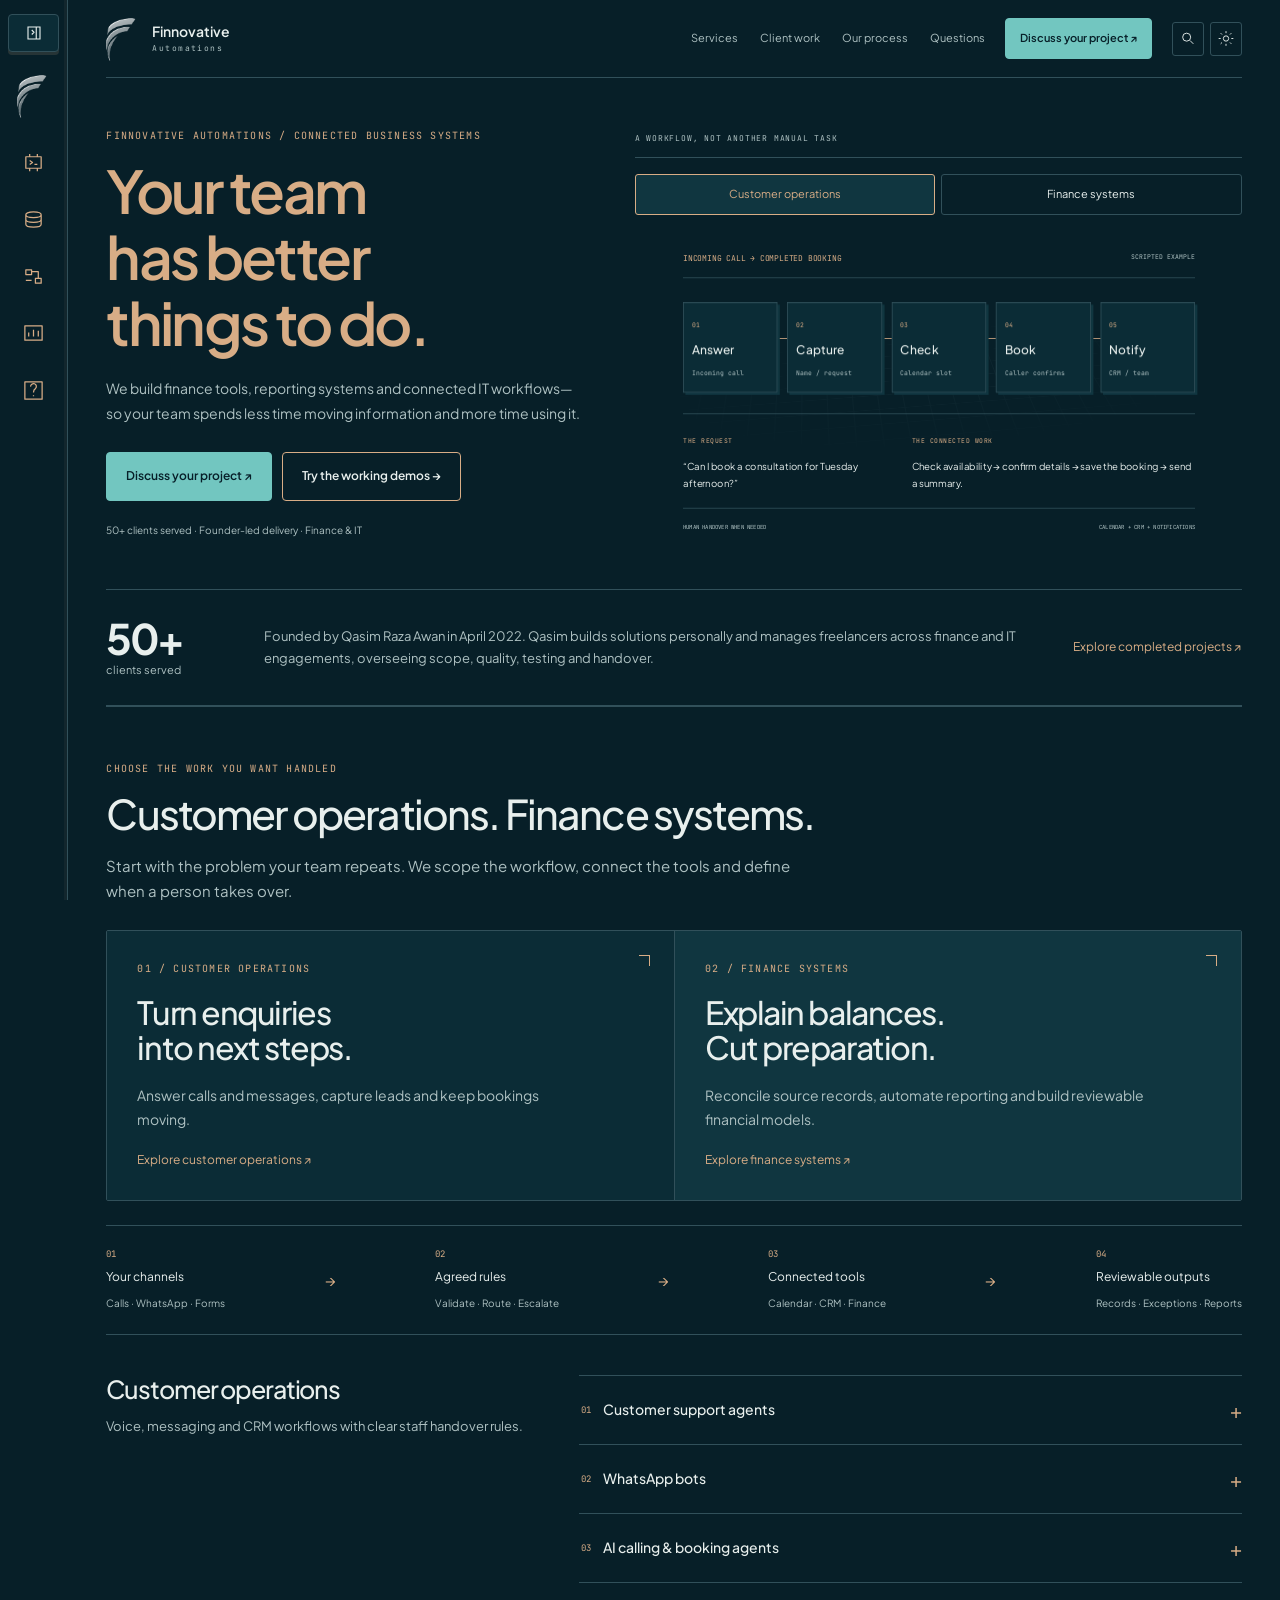
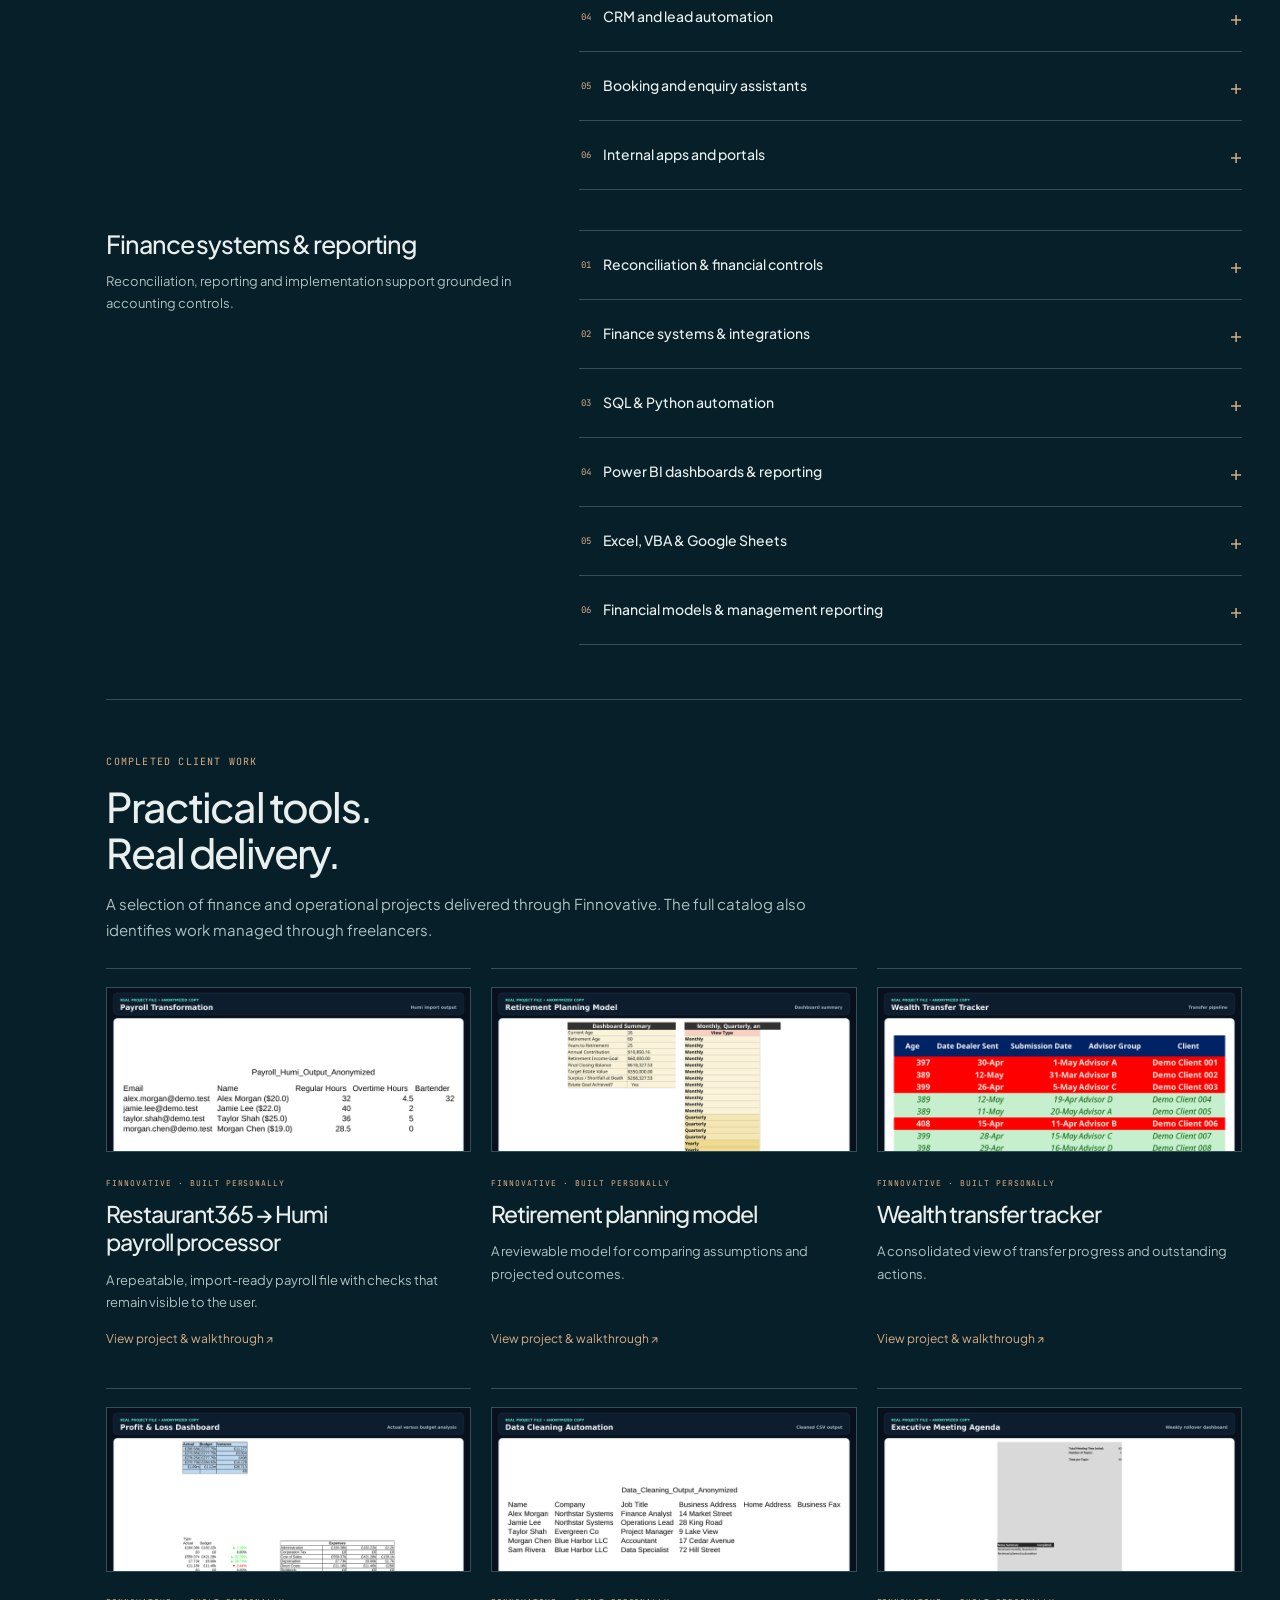
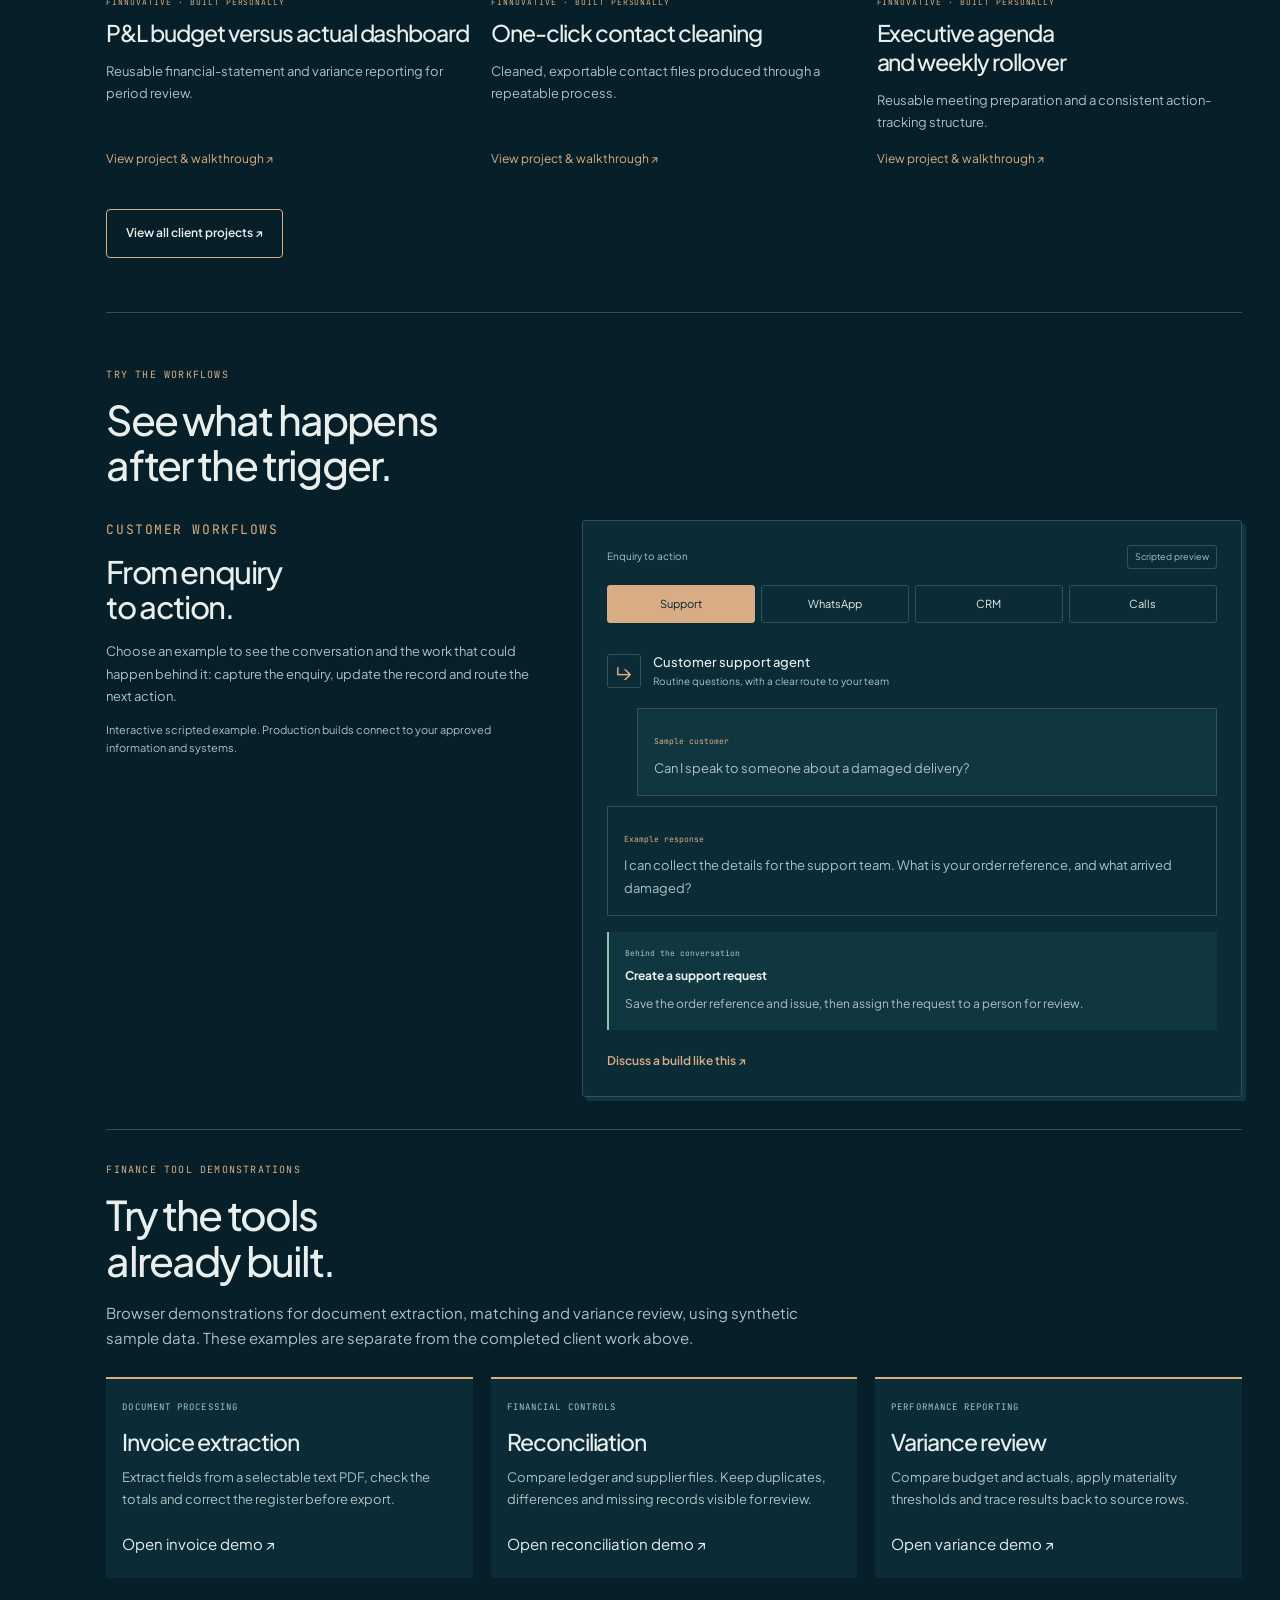
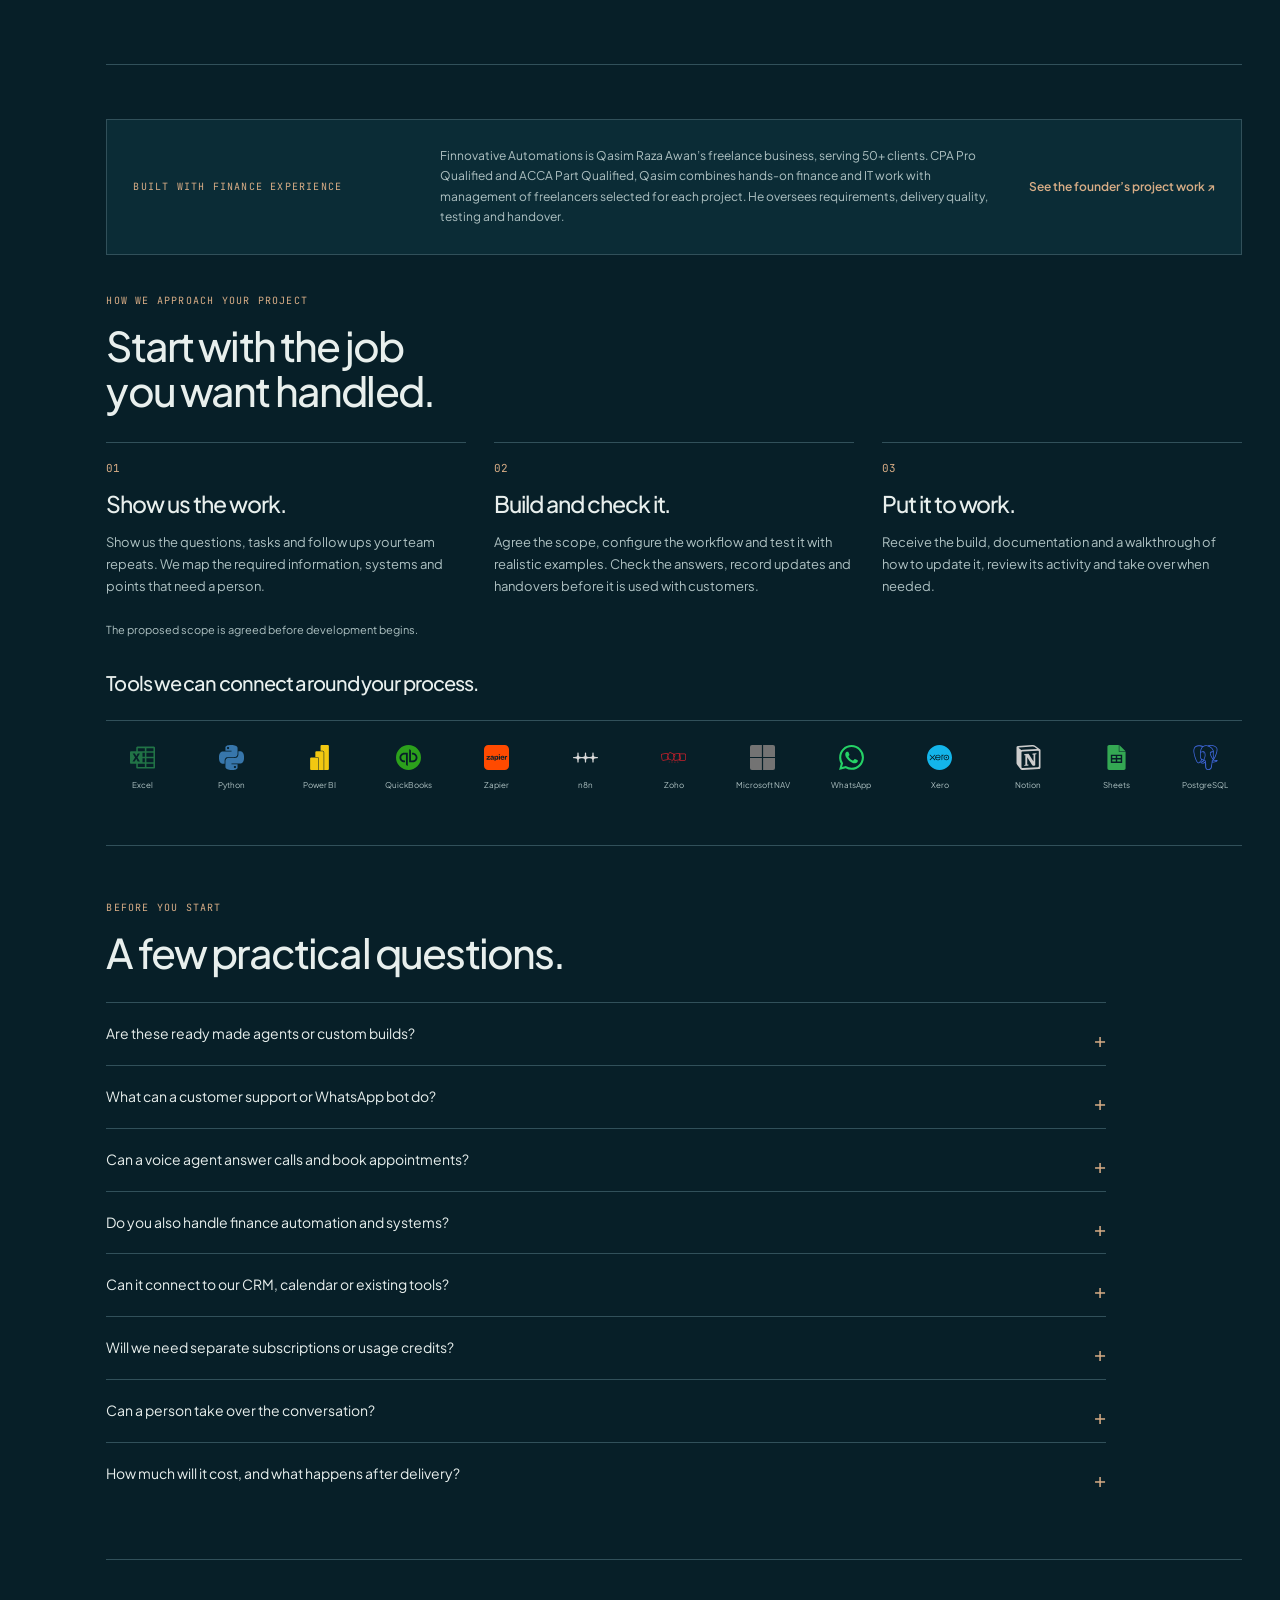
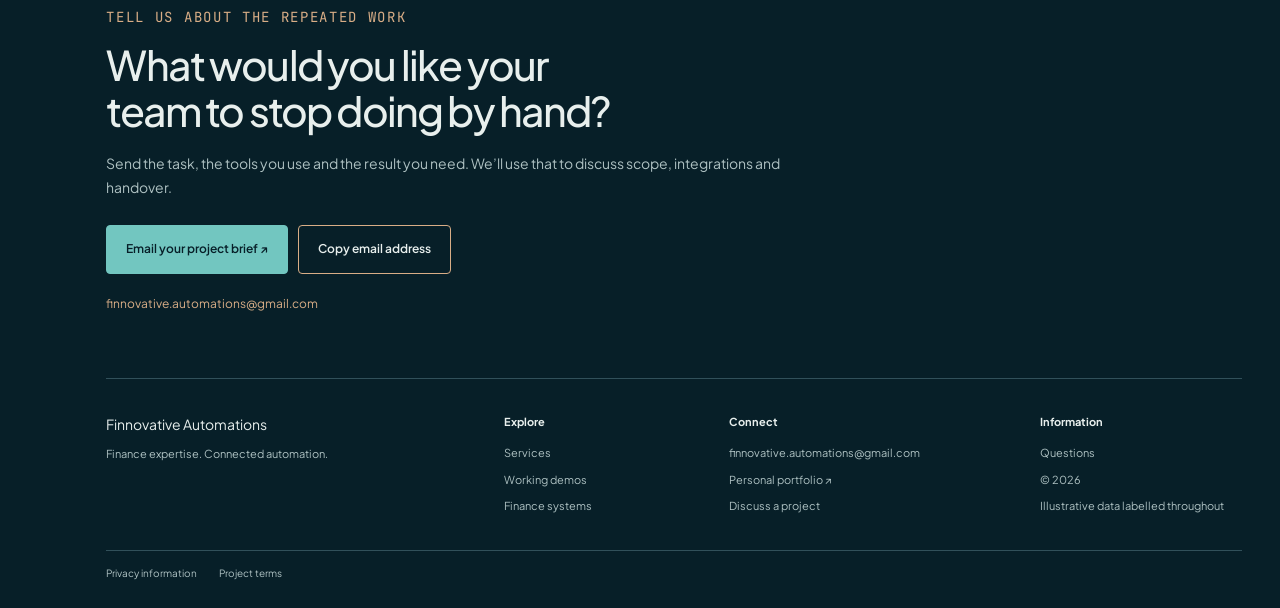
==== finnovative/index.html @ 1c43391b "Show verified career impact, Finnovative ownership and attributed client case studies" ====
<!doctype html>
<html lang="en" data-brand="company" class="dock-collapsed"><head><meta charset="utf-8"><meta name="viewport" content="width=device-width,initial-scale=1"><meta name="theme-color" content="#080c14"><title>Finnovative Automations | AI Agents, Finance Systems &amp; Automation</title><meta name="description" content="Voice booking agents, WhatsApp, CRM workflows, finance systems, reconciliation and reporting."><link rel="preconnect" href="https://fonts.googleapis.com"><link rel="preconnect" href="https://fonts.gstatic.com" crossorigin><link href="https://fonts.googleapis.com/css2?family=Plus+Jakarta+Sans:wght@400;500;600;700&amp;family=JetBrains+Mono:wght@400;500&amp;display=swap" rel="stylesheet"><script>try{const b=document.documentElement.dataset.brand;const t=localStorage.getItem('qaf-theme-'+b)||(b==='personal'?'light':'dark');document.documentElement.classList.toggle('light-mode',t==='light');}catch{document.documentElement.classList.toggle('light-mode',document.documentElement.dataset.brand==='personal');}</script><link rel="stylesheet" href="../modern.css?v=20261107-final"><link rel="stylesheet" href="../studio.css?v=20261109"><link rel="stylesheet" href="../career-update.css?v=20261113"></head><body class="command-site company-command"><div class="scroll-progress" aria-hidden="true"><i></i></div><a class="skip" href="#main">Skip to content</a><aside class="side-dock"><a class="dock-brand logo-dock" href="#top" aria-label="Finnovative home"><span class="logo-emblem"><img src="logo.png" width="140" height="113" alt=""></span></a><nav aria-label="Section navigation"><a href="#it-services" title="IT &amp; AI" aria-label="IT &amp; AI"><svg viewBox="0 0 24 24" aria-hidden="true"><path d="M4 6h16v12H4z M8 3v3m8-3v3M8 18v3m8-3v3M8 10l3 2-3 2m5 0h3"></path></svg><span>IT &amp; AI</span></a><a href="#finance-services" title="Finance" aria-label="Finance"><svg viewBox="0 0 24 24" aria-hidden="true"><path d="M4 7c0-4 16-4 16 0s-16 4-16 0zm0 0v10c0 4 16 4 16 0V7M4 12c0 4 16 4 16 0"></path></svg><span>Finance</span></a><a href="#process" title="Our process" aria-label="Our process"><svg viewBox="0 0 24 24" aria-hidden="true"><path d="M4 5h6v5H4zM14 14h6v5h-6zM10 7h7v7M4 16h6"></path></svg><span>Our process</span></a><a href="#demonstrations" title="Examples" aria-label="Examples"><svg viewBox="0 0 24 24" aria-hidden="true"><path d="M3 4h18v15H3zM7 15v-4m5 4V8m5 7v-6"></path></svg><span>Examples</span></a><a href="#faq" title="Questions" aria-label="Questions"><svg viewBox="0 0 24 24" aria-hidden="true"><path d="M9 8a3 3 0 1 1 5 2c-2 1-2 2-2 4m0 3v1M3 3h18v18H3z"></path></svg><span>Questions</span></a></nav><a class="dock-contact" href="#contact">Let’s talk ↗</a></aside><div class="site-shell"><header class="topbar"><a class="brand" href="#top"><span class="logo-emblem"><img src="logo.png" width="140" height="113" alt="Finnovative mark"></span><span>Finnovative<small>Automations</small></span></a><button class="nav-toggle" id="menu" aria-controls="navigation" aria-expanded="false" aria-label="Open navigation" type="button">Menu</button><nav id="navigation" aria-label="Main navigation"><a href="#services">Services</a><a href="#client-work">Client work</a><a href="#process">Our process</a><a href="#faq">Questions</a></nav><a class="button" href="#contact">Discuss your project ↗</a><div class="header-tools"><button type="button" id="search-open" aria-label="Search this website" aria-haspopup="dialog"><svg viewBox="0 0 24 24" aria-hidden="true"><circle cx="10" cy="10" r="6"></circle><path d="m15 15 5 5"></path></svg></button><button type="button" id="theme-toggle" aria-label="Switch to light mode" aria-pressed="false"><svg viewBox="0 0 24 24" aria-hidden="true"><circle cx="12" cy="12" r="4"></circle><path d="M12 1v3m0 16v3M1 12h3m16 0h3M4 4l2 2m12 12 2 2M4 20l2-2M18 6l2-2"></path></svg></button></div></header><main id="main"><section class="command-hero" id="top"><div class="hero-copy"><p class="eyebrow">FINNOVATIVE AUTOMATIONS / CONNECTED BUSINESS SYSTEMS</p><h1>Your team has better things to do.</h1><p>We build finance tools, reporting systems and connected IT workflows—so your team spends less time moving information and more time using it.</p><div class="actions"><a class="button" href="#contact">Discuss your project ↗</a><a class="button secondary" href="#demos">Try the working demos →</a></div><p class="hero-note">50+ clients served · Founder-led delivery · Finance &amp; IT</p></div><div class="command-workspace" data-workspace="company"><div class="workspace-head">A WORKFLOW, NOT ANOTHER MANUAL TASK</div><div class="scene-tabs" role="tablist" aria-label="Workflow example"><button type="button" id="scene-customer" role="tab" data-scene="customer" aria-selected="true" aria-controls="hero-workflow">Customer operations</button><button type="button" id="scene-finance" role="tab" data-scene="finance" aria-selected="false" aria-controls="hero-workflow" tabindex="-1">Finance systems</button></div><div class="mesh-viewport reference-viewport" data-scene-view="" id="hero-workflow" role="tabpanel" aria-labelledby="scene-customer">Call or message → availability check → booking and team handover</div></div></section><section class="career-delivery container" aria-label="Our delivery model"><div><strong>50+</strong><span>clients served</span></div><p>Founded by Qasim Raza Awan in April 2022. Qasim builds solutions personally and manages freelancers across finance and IT engagements, overseeing scope, quality, testing and handover.</p><a href="../projects/">Explore completed projects ↗</a></section><section class="service-section section container" id="services"><div class="section-heading"><p class="eyebrow">CHOOSE THE WORK YOU WANT HANDLED</p><h2>Customer operations. Finance systems.</h2><p>Start with the problem your team repeats. We scope the workflow, connect the tools and define when a person takes over.</p></div><div class="service-paths"><a class="service-path" href="#it-services" data-route="customer" data-domain="customer"><span class="eyebrow">01 / CUSTOMER OPERATIONS</span><h3>Turn enquiries into next steps.</h3><p>Answer calls and messages, capture leads and keep bookings moving.</p><span>Explore customer operations ↗</span></a><a class="service-path finance-path" href="#finance-services" data-route="finance" data-domain="finance"><span class="eyebrow">02 / FINANCE SYSTEMS</span><h3>Explain balances. Cut preparation.</h3><p>Reconcile source records, automate reporting and build reviewable financial models.</p><span>Explore finance systems ↗</span></a></div><div class="architecture-strip" aria-label="How a connected workflow is structured"><span><b>01</b> Your channels<small>Calls · WhatsApp · Forms</small></span><i aria-hidden="true">→</i><span><b>02</b> Agreed rules<small>Validate · Route · Escalate</small></span><i aria-hidden="true">→</i><span><b>03</b> Connected tools<small>Calendar · CRM · Finance</small></span><i aria-hidden="true">→</i><span><b>04</b> Reviewable outputs<small>Records · Exceptions · Reports</small></span></div><section class="service-group" id="it-services"><div class="group-heading"><h3>Customer operations</h3><p>Voice, messaging and CRM workflows with clear staff handover rules.</p></div><div class="capability-list"><details class="capability" data-service-number="01"><summary data-service-number="01">Customer support agents</summary><p>Answer routine questions using your approved business information. Capture the details of a request and pass it to a person when needed.</p><ul><li>Website chat and FAQ assistance</li><li>Support request capture and routing</li><li>Conversation summaries and staff handover</li></ul><a class="offer-link" href="#contact" data-interest="Customer support agent">Discuss this build <span aria-hidden="true">↗</span></a></details><details class="capability" data-service-number="02"><summary data-service-number="02">WhatsApp bots</summary><p>Handle common enquiries, collect customer details and guide people toward a booking or the right member of your team.</p><ul><li>Enquiry and lead capture</li><li>Appointment requests and reminders</li><li>Customer updates and team handover</li></ul><a class="offer-link" href="#contact" data-interest="WhatsApp bot">Discuss this build <span aria-hidden="true">↗</span></a></details><details class="capability" data-service-number="03"><summary data-service-number="03">AI calling &amp; booking agents</summary><p>Answer incoming calls, handle common questions and book appointments against your connected calendar. Collect the details your team needs before handing over.</p><ul><li>Incoming call answering and enquiry capture</li><li>Availability checks, bookings and confirmations</li><li>Call summaries, CRM updates and staff transfer</li></ul><a class="offer-link" href="#contact" data-interest="Voice calling and booking agent">Discuss this build <span aria-hidden="true">↗</span></a></details><details class="capability" data-service-number="04"><summary data-service-number="04">CRM and lead automation</summary><p>Keep enquiries from getting lost between forms, inboxes and spreadsheets. Give each lead a record, an owner and a next action.</p><ul><li>Form and inbox to CRM connections</li><li>Lead assignment and status updates</li><li>Follow up tasks and notifications</li></ul><a class="offer-link" href="#contact" data-interest="CRM and lead automation">Discuss this build <span aria-hidden="true">↗</span></a></details><details class="capability" data-service-number="05"><summary data-service-number="05">Booking and enquiry assistants</summary><p>Ask the questions your team repeats, collect the answers and help customers take the next step.</p><ul><li>Service enquiry and qualification flows</li><li>Calendar and booking connections</li><li>Booking confirmations and request summaries</li></ul><a class="offer-link" href="#contact" data-interest="Booking or sales assistant">Discuss this build <span aria-hidden="true">↗</span></a></details><details class="capability" data-service-number="06"><summary data-service-number="06">Internal apps and portals</summary><p>Replace scattered files with a small tool built around the task. Keep the fields, views and actions your team actually needs.</p><ul><li>Customer portals and simple CRM apps</li><li>Quote, order and approval tools</li><li>Task trackers and admin dashboards</li></ul><a class="offer-link" href="#contact" data-interest="Internal app or customer portal">Discuss this build <span aria-hidden="true">↗</span></a></details></div></section><section class="service-group" id="finance-services"><div class="group-heading"><h3>Finance systems &amp; reporting</h3><p>Reconciliation, reporting and implementation support grounded in accounting controls.</p></div><div class="capability-list"><details class="capability" data-service-number="01"><summary data-service-number="01">Reconciliation &amp; financial controls</summary><p>Match records across ledgers, supplier statements, bank files and operational systems. Give your team a clear exception list and an explainable balance.</p><ul><li>Supplier, bank and control account reconciliation</li><li>GRNI / SRNI and accrual investigations</li><li>Duplicate, missing invoice and variance checks</li></ul><a class="offer-link" href="#contact" data-interest="Reconciliation and financial controls">Discuss this build <span aria-hidden="true">↗</span></a></details><details class="capability" data-service-number="02"><summary data-service-number="02">Finance systems &amp; integrations</summary><p>Connect finance and operational data so the same records do not need to be entered into several systems. Support implementation with practical mappings and checks.</p><ul><li>Finance system setup and implementation support</li><li>Data migration, mapping and validation</li><li>ERP, accounting and operational data connections</li></ul><a class="offer-link" href="#contact" data-interest="Finance systems and integrations">Discuss this build <span aria-hidden="true">↗</span></a></details><details class="capability" data-service-number="03"><summary data-service-number="03">SQL &amp; Python automation</summary><p>Turn recurring data pulls and manual checks into repeatable processes. Bring SQL queries, APIs and spreadsheet sources into a consistent reporting flow.</p><ul><li>SQL reporting and multi source data pipelines</li><li>Python reconciliation and validation routines</li><li>Scheduled exception reports and email alerts</li></ul><a class="offer-link" href="#contact" data-interest="SQL and Python automation">Discuss this build <span aria-hidden="true">↗</span></a></details><details class="capability" data-service-number="04"><summary data-service-number="04">Power BI dashboards &amp; reporting</summary><p>Make the numbers easier to review, from revenue and costs to receivables and operational exceptions. Connect the report to the data behind it.</p><ul><li>Power Query data preparation and DAX measures</li><li>Revenue, cost and receivables dashboards</li><li>Budget versus actual and exception reporting</li></ul><a class="offer-link" href="#contact" data-interest="Power BI dashboards and reporting">Discuss this build <span aria-hidden="true">↗</span></a></details><details class="capability" data-service-number="05"><summary data-service-number="05">Excel, VBA &amp; Google Sheets</summary><p>Keep the flexibility of spreadsheets while removing repeated preparation, posting and consolidation work.</p><ul><li>VBA tools, Power Query and automated consolidation</li><li>Journal imports, reversals and bank file transformations</li><li>Google Apps Script forms, approvals and notifications</li></ul><a class="offer-link" href="#contact" data-interest="Excel VBA and Google Sheets automation">Discuss this build <span aria-hidden="true">↗</span></a></details><details class="capability" data-service-number="06"><summary data-service-number="06">Financial models &amp; management reporting</summary><p>Build models and reporting packs that make assumptions, scenarios and movements visible. Reuse the process when the next period arrives.</p><ul><li>Budgets, forecasts and scenario models</li><li>P&amp;L, balance sheet and cash flow reporting</li><li>Recurring management packs and variance analysis</li></ul><a class="offer-link" href="#contact" data-interest="Financial modelling and management reporting">Discuss this build <span aria-hidden="true">↗</span></a></details></div></section></section><section class="section container career-client-work" id="client-work"><div class="section-heading"><p class="eyebrow">COMPLETED CLIENT WORK</p><h2>Practical tools.<br>Real delivery.</h2><p>A selection of finance and operational projects delivered through Finnovative. The full catalog also identifies work managed through freelancers.</p></div><div class="career-client-grid"><article class="career-client-card"><a href="../projects/#payroll"><img src="../project-media/payroll-automation/02_humi_import_output.png" alt="Anonymized Restaurant365 → Humi payroll processor project view" loading="lazy" width="640" height="360"></a><p class="eyebrow">FINNOVATIVE · Built personally</p><h3>Restaurant365 → Humi payroll processor</h3><p>A repeatable, import-ready payroll file with checks that remain visible to the user.</p><a href="../projects/#payroll">View project &amp; walkthrough ↗</a></article><article class="career-client-card"><a href="../projects/#retirement"><img src="../project-media/retirement-model/02_dashboard_summary.png" alt="Anonymized Retirement planning model project view" loading="lazy" width="640" height="360"></a><p class="eyebrow">FINNOVATIVE · Built personally</p><h3>Retirement planning model</h3><p>A reviewable model for comparing assumptions and projected outcomes.</p><a href="../projects/#retirement">View project &amp; walkthrough ↗</a></article><article class="career-client-card"><a href="../projects/#wealth-transfer"><img src="../project-media/wealth-transfer-tracker/01_transfer_pipeline.png" alt="Anonymized Wealth transfer tracker project view" loading="lazy" width="640" height="360"></a><p class="eyebrow">FINNOVATIVE · Built personally</p><h3>Wealth transfer tracker</h3><p>A consolidated view of transfer progress and outstanding actions.</p><a href="../projects/#wealth-transfer">View project &amp; walkthrough ↗</a></article><article class="career-client-card"><a href="../projects/#profit-loss"><img src="../project-media/profit-loss-dashboard/02_actual_versus_budget_analysis.png" alt="Anonymized P&amp;L budget versus actual dashboard project view" loading="lazy" width="640" height="360"></a><p class="eyebrow">FINNOVATIVE · Built personally</p><h3>P&amp;L budget versus actual dashboard</h3><p>Reusable financial-statement and variance reporting for period review.</p><a href="../projects/#profit-loss">View project &amp; walkthrough ↗</a></article><article class="career-client-card"><a href="../projects/#data-cleaning"><img src="../project-media/data-cleaning/03_cleaned_csv_output.png" alt="Anonymized One-click contact cleaning project view" loading="lazy" width="640" height="360"></a><p class="eyebrow">FINNOVATIVE · Built personally</p><h3>One-click contact cleaning</h3><p>Cleaned, exportable contact files produced through a repeatable process.</p><a href="../projects/#data-cleaning">View project &amp; walkthrough ↗</a></article><article class="career-client-card"><a href="../projects/#executive-agenda"><img src="../project-media/executive-agenda/03_weekly_rollover_dashboard.png" alt="Anonymized Executive agenda and weekly rollover project view" loading="lazy" width="640" height="360"></a><p class="eyebrow">FINNOVATIVE · Built personally</p><h3>Executive agenda and weekly rollover</h3><p>Reusable meeting preparation and a consistent action-tracking structure.</p><a href="../projects/#executive-agenda">View project &amp; walkthrough ↗</a></article></div><p class="career-catalog-link"><a class="button secondary" href="../projects/">View all client projects ↗</a></p></section><section class="demo-suite section" id="demonstrations"><p class="eyebrow">TRY THE WORKFLOWS</p><h2>See what happens<br>after the trigger.</h2><section class="workflow-section container" id="workflow"><div class="workflow-intro"><p class="eyebrow">Customer workflows</p><h2>From enquiry<br>to action.</h2><p>Choose an example to see the conversation and the work that could happen behind it: capture the enquiry, update the record and route the next action.</p><p class="preview-notice">Interactive scripted example. Production builds connect to your approved information and systems.</p></div><div class="workflow-visual agent-preview"><div class="visual-topline"><span>Enquiry to action</span><span class="sample-badge">Scripted preview</span></div><div class="workflow-tabs" role="tablist" aria-label="Explore sample agent workflows"><button role="tab" aria-selected="true" aria-controls="workflow-panel" id="tab-support" data-scenario="support" type="button">Support</button><button role="tab" aria-selected="false" aria-controls="workflow-panel" id="tab-whatsapp" data-scenario="whatsapp" tabindex="-1" type="button">WhatsApp</button><button role="tab" aria-selected="false" aria-controls="workflow-panel" id="tab-crm" data-scenario="crm" tabindex="-1" type="button">CRM</button><button role="tab" aria-selected="false" aria-controls="workflow-panel" id="tab-calls" data-scenario="calls" tabindex="-1" type="button">Calls</button></div><div class="work-panel" id="workflow-panel" role="tabpanel" aria-labelledby="tab-support"><div class="document-header"><span class="file-icon" aria-hidden="true">↳</span><div><strong id="preview-title">Customer support agent</strong><small id="preview-subtitle">Routine questions, with a clear route to your team</small></div></div><div class="conversation"><div class="chat-line customer"><span>Sample customer</span><p id="customer-message">Can I speak to someone about a damaged delivery?</p></div><div class="chat-line assistant"><span>Example response</span><p id="assistant-message">I can collect the details for the support team. What is your order reference, and what arrived damaged?</p></div></div><div class="automation-action"><span>Behind the conversation</span><strong id="action-title">Create a support request</strong><p id="action-description">Save the order reference and issue, then assign the request to a person for review.</p></div></div><a class="preview-enquiry" href="#contact" data-interest="Customer support agent">Discuss a build like this ↗</a></div></section><section class="section demo-section container" id="demos"><div class="section-heading"><p class="eyebrow">FINANCE TOOL DEMONSTRATIONS</p><h2>Try the tools<br>already built.</h2><p>Browser demonstrations for document extraction, matching and variance review, using synthetic sample data. These examples are separate from the completed client work above.</p></div><div class="demo-grid"><article class="demo-card"><div class="demo-icon" aria-hidden="true">↳</div><span class="service-number">Document processing</span><h3>Invoice extraction</h3><p>Extract fields from a selectable text PDF, check the totals and correct the register before export.</p><a href="../products/?app=invoice">Open invoice demo <span aria-hidden="true">↗</span></a></article><article class="demo-card"><div class="demo-icon" aria-hidden="true">⇄</div><span class="service-number">Financial controls</span><h3>Reconciliation</h3><p>Compare ledger and supplier files. Keep duplicates, differences and missing records visible for review.</p><a href="../products/?app=reconciliation">Open reconciliation demo <span aria-hidden="true">↗</span></a></article><article class="demo-card"><div class="demo-icon" aria-hidden="true">▥</div><span class="service-number">Performance reporting</span><h3>Variance review</h3><p>Compare budget and actuals, apply materiality thresholds and trace results back to source rows.</p><a href="../products/?app=variance">Open variance demo <span aria-hidden="true">↗</span></a></article></div></section></section><section class="section process-section container" id="process"><aside class="founder-note"><span class="eyebrow">BUILT WITH FINANCE EXPERIENCE</span><p>Finnovative Automations is Qasim Raza Awan’s freelance business, serving 50+ clients. CPA Pro Qualified and ACCA Part Qualified, Qasim combines hands-on finance and IT work with management of freelancers selected for each project. He oversees requirements, delivery quality, testing and handover.</p><a href="../#work">See the founder’s project work ↗</a></aside><div class="section-heading"><p class="eyebrow">How we approach your project</p><h2>Start with the job<br>you want handled.</h2></div><div class="process-grid"><article><span>01</span><h3>Show us the work.</h3><p>Show us the questions, tasks and follow ups your team repeats. We map the required information, systems and points that need a person.</p></article><article><span>02</span><h3>Build and check it.</h3><p>Agree the scope, configure the workflow and test it with realistic examples. Check the answers, record updates and handovers before it is used with customers.</p></article><article><span>03</span><h3>Put it to work.</h3><p>Receive the build, documentation and a walkthrough of how to update it, review its activity and take over when needed.</p></article></div><p class="process-note">The proposed scope is agreed before development begins.</p><div class="integration-details" id="automation-hub"><h3 class="integration-title">Tools we can connect around your process.</h3><div class="software-deck" aria-label="Software and integration examples"><span><img src="../brand-assets/excel.svg" alt="" width="28" height="28" loading="lazy"><b>Excel</b></span><span><img src="../brand-assets/python.svg" alt="" width="28" height="28" loading="lazy"><b>Python</b></span><span><img src="../brand-assets/powerbi.svg" alt="" width="28" height="28" loading="lazy"><b>Power BI</b></span><span><img src="../brand-assets/quickbooks.svg" alt="" width="28" height="28" loading="lazy"><b>QuickBooks</b></span><span><img src="../brand-assets/zapier.svg" alt="" width="28" height="28" loading="lazy"><b>Zapier</b></span><span><img src="../brand-assets/n8n.svg" alt="" width="28" height="28" loading="lazy"><b>n8n</b></span><span><img src="../brand-assets/zoho.svg" alt="" width="28" height="28" loading="lazy"><b>Zoho</b></span><span><img src="../brand-assets/dynamics-nav.svg" alt="" width="28" height="28" loading="lazy"><b>Microsoft NAV</b></span><span><img src="../brand-assets/whatsapp.svg" alt="" width="28" height="28" loading="lazy"><b>WhatsApp</b></span><span><img src="../brand-assets/xero.svg" alt="" width="28" height="28" loading="lazy"><b>Xero</b></span><span><img src="../brand-assets/notion.svg" alt="" width="28" height="28" loading="lazy"><b>Notion</b></span><span><img src="../brand-assets/sheets.svg" alt="" width="28" height="28" loading="lazy"><b>Sheets</b></span><span><img src="../brand-assets/postgresql.svg" alt="" width="28" height="28" loading="lazy"><b>PostgreSQL</b></span></div></div></section><section class="section faq-section container" id="faq"><div class="section-heading"><p class="eyebrow">Before you start</p><h2>A few practical questions.</h2></div><div class="faq-list"><details><summary>Are these ready made agents or custom builds?</summary><p>The services on this page are custom builds. The conversation preview is scripted, and the linked finance tools are working browser demonstrations. A production agent is scoped and configured for your business.</p></details><details><summary>What can a customer support or WhatsApp bot do?</summary><p>A build can cover routine questions, enquiry capture, booking requests, updates and routing to your team. The exact channels, information sources and actions are agreed during scoping.</p></details><details><summary>Can a voice agent answer calls and book appointments?</summary><p>Yes, this can be scoped as an incoming call workflow with a voice and telephony provider, your business information and a connected booking calendar. It can check available slots, collect contact details, create a booking and send a summary. Transfer rules, permissions, provider costs and booking checks are agreed and tested before launch.</p></details><details><summary>Do you also handle finance automation and systems?</summary><p>Yes. Finance work includes reconciliations, accrual and control account reviews, SQL and Python pipelines, Power BI reporting, Excel and VBA tools, financial models and finance system implementation support. The linked portfolio shows the actual project work.</p></details><details><summary>Can it connect to our CRM, calendar or existing tools?</summary><p>We first check what the systems support and what access is available. The proposed scope identifies the integrations, account requirements and any limits before development starts.</p></details><details><summary>Will we need separate subscriptions or usage credits?</summary><p>Possibly. Hosting, messaging, AI model usage or third party platforms may have their own charges. These are identified separately from the build fee before you proceed.</p></details><details><summary>Can a person take over the conversation?</summary><p>Staff handover and exception routing can be included in the agreed scope. We define when the workflow should collect details, stop an automated action or pass a request to your team.</p></details><details><summary>How much will it cost, and what happens after delivery?</summary><p>Price depends on the scope, integrations and support required. Deliverables, handover, documentation, account ownership and ongoing maintenance are agreed in the project proposal.</p></details></div></section><section class="contact-section" id="contact"><p class="eyebrow">TELL US ABOUT THE REPEATED WORK</p><h2>What would you like your team to stop doing by hand?</h2><p>Send the task, the tools you use and the result you need. We’ll use that to discuss scope, integrations and handover.</p><div class="actions"><a class="button" href="mailto:finnovative.automations@gmail.com?subject=Automation%20project%20enquiry">Email your project brief ↗</a><button class="button secondary" type="button" data-copy-email="finnovative.automations@gmail.com">Copy email address</button></div><a class="email-text" href="mailto:finnovative.automations@gmail.com">finnovative.automations@gmail.com</a><p class="copy-status" role="status" aria-live="polite"></p></section></main><footer class="command-footer"><div><a class="footer-brand" href="#top">Finnovative Automations</a><p>Finance expertise. Connected automation.</p></div><div><strong>Explore</strong><a href="#services">Services</a><a href="#demos">Working demos</a><a href="#finance-services">Finance systems</a></div><div><strong>Connect</strong><a href="mailto:finnovative.automations@gmail.com">finnovative.automations@gmail.com</a><a href="../">Personal portfolio ↗</a><a href="#contact">Discuss a project</a></div><div><strong>Information</strong><a href="#faq">Questions</a><span>© <span id="year">2026</span></span><span>Illustrative data labelled throughout</span></div></footer><div class="footer-notices"><details id="privacy"><summary>Privacy information</summary><p>This page has no enquiry database. Email enquiries are sent through your own email application. Linked demos explain their handling of files. Fonts are requested from Google Fonts; hosting and font providers may process technical request information.</p></details><details id="project-terms"><summary>Project terms</summary><p>This website describes services and demonstrations. Project scope, pricing, access requirements, deliverables and support are agreed separately before work begins. Demo data is fictional and is not a promise of the results of a particular project.</p></details></div></div><dialog id="site-search" aria-labelledby="search-title"><div class="search-head"><h2 id="search-title">Find a service or project</h2><button type="button" id="search-close" aria-label="Close search">×</button></div><label for="search-query">Search this page</label><input id="search-query" type="search" autocomplete="off" placeholder="Try reconciliation, voice or Power BI"><div id="search-results" aria-live="polite"></div><p>Ctrl / ⌘ K to search · Esc to close</p></dialog><a class="floating-contact" href="#contact" aria-label="Discuss a project" hidden="">Let’s talk <span>↗</span></a><button class="back-top" type="button" aria-label="Back to top" hidden>↑</button><script defer src="../command-center.js?v=20261107-final"></script><script type="module" src="../command-workspace.js?v=20261109-studio"></script><script defer src="app.js?v=20261107-final"></script></body></html>
---- modern.css ----
:root{--bg:#071f28;--panel:#0b2c36;--panel2:#103640;--ink:#e8efed;--muted:#aec1c2;--accent:#d8ad86;--action:#72c6c0;--line:#31505a;--good:#83c9aa;--rail:68px;--font:'Plus Jakarta Sans',sans-serif;--mono:'JetBrains Mono',monospace;color-scheme:dark}
html[data-brand=personal]{--bg:#221f1b;--panel:#2d2822;--panel2:#383025;--ink:#f2e8d8;--muted:#c5b69f;--accent:#d6a675;--action:#d6a675;--line:#594b3d;--good:#a2bea0}
html[data-brand=personal].light-mode{--bg:#f5f0e6;--panel:#fffaf1;--panel2:#eee3d2;--ink:#272e2b;--muted:#655e53;--accent:#8a4824;--action:#8a4824;--line:#d4c3aa;--good:#376b51;color-scheme:light}
html[data-brand=company].light-mode{--bg:#edf5f2;--panel:#fafffc;--panel2:#dcece7;--ink:#173b40;--muted:#496a6b;--accent:#92572f;--action:#126c70;--line:#b5cdca;--good:#276c50;color-scheme:light}
*{box-sizing:border-box}html{scroll-padding-top:100px;overflow-anchor:none}body{margin:0;background:var(--bg);color:var(--ink);font:15px/1.7 var(--font);overflow-x:clip}a{color:inherit;text-decoration:none}button,input,textarea,select{font:inherit}button,a{touch-action:manipulation}button{cursor:pointer}button:focus-visible,a:focus-visible,input:focus-visible,summary:focus-visible{outline:2px solid var(--action);outline-offset:5px}button:disabled{cursor:wait;opacity:.65}button[hidden],[hidden]{display:none!important}h1,h2,h3,p{margin:0}h1,h2,h3{line-height:1.12;letter-spacing:-.045em;text-wrap:balance}h1{font-size:clamp(42px,5vw,72px);font-weight:600}h2{font-size:clamp(28px,3.2vw,43px);font-weight:500}h3{font-size:24px;font-weight:500}p{color:var(--muted)}em{font-style:normal;color:var(--accent)}img{max-width:100%;height:auto}svg{max-width:100%}small{font-size:12px}.site-shell{margin-left:var(--rail);padding:0 clamp(20px,3vw,52px);max-width:1920px;transition:margin-left .22s ease}html:not(.dock-collapsed){--rail:188px}.section,.contact,.contact-section{padding:54px 0;border-top:1px solid var(--line)}.eyebrow,.num,.service-number{display:block;color:var(--accent);font:10px/1.6 var(--mono);letter-spacing:.12em;text-transform:uppercase;margin-bottom:14px}.section-heading,.section-head{margin-bottom:26px;max-width:840px}.section-heading>p:not(.eyebrow),.intro{margin-top:16px;max-width:700px}.section-head h2{max-width:760px}.section-head .intro{font-size:15px}.actions{display:flex;flex-wrap:wrap;gap:10px;margin-top:26px}.button,.btn{display:inline-flex;align-items:center;justify-content:center;gap:10px;padding:13px 19px;min-height:46px;border:1px solid var(--action);border-radius:4px;background:var(--action);color:var(--bg);font-size:12px;font-weight:600;transition:transform .16s ease,box-shadow .16s ease,background .16s ease}.button:hover,.btn:hover{transform:translateY(-2px);box-shadow:0 4px 0 color-mix(in srgb,var(--action) 22%,transparent)}.button.secondary,.btn.secondary{background:transparent;color:var(--ink);border-color:var(--accent)}.button.secondary:hover{background:var(--panel2)}.text-link,.project a,.direct-demo a,.founder-note a,.capability>a,.preview-enquiry{color:var(--accent);font-size:12px;font-weight:600}.text-link:hover,.project a:hover,.direct-demo a:hover,.founder-note a:hover,.capability>a:hover{text-decoration:underline;text-underline-offset:5px}
/* A small navigation rail, rather than a dashboard competing with the page. */
.side-dock{position:fixed;inset:0 auto 0 0;width:var(--rail);padding:14px 8px;z-index:70;background:var(--bg);border-right:1px solid var(--line);box-shadow:inset -3px 0 0 color-mix(in srgb,var(--accent) 5%,transparent);display:flex;flex-direction:column;gap:22px;overflow-x:hidden;overflow-y:auto;transition:width .22s ease}.dock-brand{display:grid;place-items:center;width:40px;height:42px;margin:0 auto;border:1px solid var(--accent);color:var(--accent);font:600 17px var(--mono)}.dock-toggle{display:flex;align-items:center;justify-content:center;gap:10px;min-height:38px;border:1px solid var(--line);background:var(--panel);color:var(--ink);border-radius:4px;box-shadow:0 3px 0 color-mix(in srgb,var(--accent) 15%,transparent);font-size:10px}.dock-toggle svg{width:18px;height:18px;fill:none;stroke:currentColor;stroke-width:1.5}.side-dock nav{display:grid;gap:8px}.side-dock nav a{display:flex;align-items:center;gap:12px;padding:12px 10px;border:1px solid transparent;border-radius:4px;font-size:11px;min-height:46px}.side-dock nav svg{width:23px;height:23px;flex-shrink:0;fill:none;stroke:var(--accent);stroke-width:1.3;stroke-linejoin:round}.side-dock nav a:hover,.side-dock nav a[aria-current]{background:var(--panel2);border-color:var(--line)}.dock-collapsed .side-dock nav a{justify-content:center;padding:12px 4px}.dock-collapsed .side-dock nav a>span,.dock-collapsed .dock-toggle span,.dock-collapsed .dock-contact{display:none}.dock-collapsed .dock-toggle svg{rotate:180deg}.dock-contact{font-size:11px;color:var(--accent);margin-top:auto;padding:12px}.logo-dock{border:0}.logo-emblem{position:relative;display:block;width:34px;height:44px;overflow:hidden;flex-shrink:0}.logo-emblem img{position:absolute;width:140px;max-width:none;height:auto;left:-58px;top:-20px;mix-blend-mode:screen}.light-mode .logo-emblem img{filter:invert(1);mix-blend-mode:multiply}.topbar{position:sticky;top:0;z-index:60;display:flex;align-items:center;gap:20px;justify-content:space-between;min-height:78px;border-bottom:1px solid var(--line);background:var(--bg)}.brand{display:flex;gap:12px;align-items:center}.brand>span{font-size:14px;font-weight:600;line-height:1.4}.brand small{display:block;font:8px/1.8 var(--mono);letter-spacing:.18em;color:var(--muted);font-weight:400}.brand-icon{width:38px;height:40px;display:grid;place-items:center;border:1px solid var(--accent);color:var(--accent);font:600 14px var(--mono)}.topbar nav{display:flex;gap:22px;margin-left:auto}.topbar nav a{font-size:11px;color:var(--muted)}.topbar nav a:hover{color:var(--ink)}.topbar>.button{font-size:11px;padding:10px 14px;min-height:40px}.header-tools{display:flex;gap:6px}.header-tools button{display:grid;place-items:center;width:32px;height:34px;padding:7px;border:1px solid var(--line);background:transparent;color:var(--ink);border-radius:3px}.header-tools svg{width:17px;height:17px;fill:none;stroke:currentColor;stroke-width:1.4}.nav-toggle{display:none;background:var(--panel);color:var(--ink);border:1px solid var(--line);padding:7px 12px;border-radius:3px}.skip{position:fixed;left:80px;top:8px;padding:8px 16px;background:var(--action);color:var(--bg);z-index:100;transform:translateY(-180%)}.skip:focus{transform:none}.scroll-progress{position:fixed;inset:0 0 auto;height:2px;z-index:90;pointer-events:none}.scroll-progress i{display:block;width:100%;height:100%;background:var(--accent);transform-origin:left;transform:scaleX(0)}
/* Personal hero: reading and evidence first. */
.command-hero{display:grid;grid-template-columns:minmax(0,.95fr) minmax(0,1.05fr);align-items:center;gap:clamp(24px,4vw,60px);padding:42px 0 34px}.hero-copy{min-width:0}.profile-line{display:flex;align-items:center;gap:12px;margin-bottom:24px;font-size:11px;color:var(--muted)}.profile-line small{display:block;font:8px/1.8 var(--mono)}.profile-monogram{width:44px;height:44px;border:1px solid var(--accent);border-radius:50%;display:grid;place-items:center;font-size:17px;color:var(--accent)}.hero-copy h1{max-width:700px}.personal-command .hero-copy h1{color:var(--accent)}.hero-copy h2{font-size:clamp(25px,2.6vw,37px);font-weight:500;margin-top:20px}.hero-copy>p:not(.eyebrow){max-width:550px;margin-top:20px;line-height:1.8;font-size:14px}.hero-copy>small,.hero-note{display:block;color:var(--muted);font-size:10px;margin-top:20px}.company-command .command-hero{grid-template-columns:minmax(0,.88fr) minmax(0,1.12fr);padding:50px 0}.company-command .hero-copy h1{color:var(--accent);font-size:clamp(43px,4.6vw,68px)}.impact-grid{display:grid;grid-template-columns:1fr 1fr 1.3fr;border-block:1px solid var(--line);margin:0 0 6px}.impact-grid>div{padding:22px 18px;border-right:1px solid var(--line);display:flex;align-items:center;gap:14px}.impact-grid>div:first-child{padding-left:0}.impact-grid>div:last-child{border:0}.impact-grid strong{font:500 30px/1.2 var(--font);color:var(--accent);letter-spacing:-.04em}.impact-grid span{font-size:11px;color:var(--muted);max-width:185px}
/* One fitted scene; no viewport-dependent oversized geometry or duplicate tables. */
.command-workspace{min-width:0;color:var(--ink)}.workspace-head{display:flex;justify-content:space-between;font:8px/1.6 var(--mono);letter-spacing:.1em;color:var(--muted);padding-bottom:12px;border-bottom:1px solid var(--line)}.mesh-viewport{position:relative;width:100%;height:320px;overflow:hidden;isolation:isolate;contain:layout paint}.integrated-scene{position:absolute;width:680px;height:350px;left:50%;top:50%;transform-origin:center;perspective:1000px;font-family:var(--mono);--scene-paper:var(--panel);--scene-ink:var(--ink);--scene-rule:var(--line);--scene-copper:var(--accent);--scene-face:var(--panel2);--scene-side:color-mix(in srgb,var(--accent) 48%,var(--bg));--scene-green:var(--good)}.integrated-scene:before{content:'';position:absolute;inset:30px 20px;background-image:linear-gradient(var(--line) 1px,transparent 1px),linear-gradient(90deg,var(--line) 1px,transparent 1px);background-size:30px 30px;opacity:.15;transform:rotateX(58deg) rotateZ(-8deg);mask-image:radial-gradient(ellipse,#000,transparent 70%)}.flow-conduits{position:absolute;inset:0;width:100%;height:100%;fill:none;stroke:var(--accent);stroke-width:3}.conduit{opacity:.3}.flow-trace{stroke-width:2;stroke-dasharray:10 70;animation:conduit-run 9s linear infinite}@keyframes conduit-run{to{stroke-dashoffset:-480}}.scene-sheet{position:absolute;left:32px;top:35px;width:270px;background:var(--panel);border:1px solid var(--line);transform:rotateY(10deg) rotateZ(-3deg);box-shadow:4px 5px 0 var(--scene-side);overflow:hidden;font-size:10px}.sheet-chrome{display:flex;gap:4px;align-items:center;padding:12px 8px;border-bottom:1px solid var(--line);color:var(--accent);font-size:7px}.sheet-chrome i{width:4px;height:4px;border-radius:50%;background:var(--accent)}.sheet-chrome span{margin-left:4px}.sheet-formula{padding:8px;color:var(--accent);border-bottom:1px solid var(--line);font-size:9px}.sheet-formula span{color:var(--ink);font-size:8px}.sheet-grid{display:grid;grid-template-columns:1.1fr 1fr 1fr}.sheet-grid>*{padding:9px 5px;border-right:1px solid var(--line);border-bottom:1px solid var(--line);text-align:right;white-space:nowrap}.sheet-grid>*:nth-child(3n+1){text-align:left}.sheet-grid b{font-size:8px;color:var(--accent);font-weight:500}.sheet-sweep{position:absolute;inset:96px 0 auto;height:30px;border-block:1px solid var(--accent);background:color-mix(in srgb,var(--accent) 8%,transparent);animation:sheet-validate 9s steps(3,end) infinite;pointer-events:none}@keyframes sheet-validate{0%,15%{translate:0 0}65%{translate:0 84px}100%{translate:0 0}}.control-stack{position:absolute;left:300px;top:180px;width:100px;height:80px}.stack-layer{position:absolute;left:10px;width:78px;height:62px;transform:rotateX(55deg) rotateZ(45deg);background:var(--panel2);border:1px solid var(--accent);box-shadow:5px 5px 0 var(--scene-side)}.layer-bottom{top:40px}.layer-mid{top:16px;background:var(--panel)}.layer-top{top:-8px;background:var(--accent);display:grid;place-items:center}.layer-top span{font-size:25px;color:var(--bg);transform:rotateZ(-45deg)}.control-stack small{position:absolute;top:135px;width:180px;left:-40px;font-size:8px;text-align:center;color:var(--muted)}.scene-ledger{position:absolute;right:26px;top:90px;width:225px;background:var(--panel);border:1px solid var(--line);transform:rotateY(-10deg) rotateZ(2deg);box-shadow:4px 5px 0 var(--scene-side);font-size:9px}.ledger-title{padding:12px 8px;font-size:8px;color:var(--accent);border-bottom:1px solid var(--line)}.ledger-title>span{font-size:6px;float:right;color:var(--muted)}.scene-ledger>div:not(:first-child):not(.ledger-bars){display:flex;align-items:center;justify-content:space-between;padding:12px 8px;border-bottom:1px solid var(--line)}.scene-ledger b{font-weight:400}.scene-ledger em{font-size:7px;color:var(--good)}.scene-ledger .review{color:var(--accent)}.ledger-bars{height:60px;display:flex;align-items:flex-end;gap:6px;padding:10px}.ledger-bars i{width:15px;height:45%;background:var(--accent);transform-origin:bottom;animation:report-build 9s steps(4,end) infinite}.ledger-bars i:nth-child(2){height:60%;animation-delay:-2s}.ledger-bars i:nth-child(3){height:50%}.ledger-bars i:nth-child(4){height:80%}.ledger-bars i:nth-child(5){height:70%}.ledger-bars i:nth-child(6){height:100%}.ledger-bars span{font-size:6px;align-self:center;color:var(--muted)}@keyframes report-build{0%,100%{scale:1 .65}50%{scale:1 1}}.flow-caption{position:absolute;bottom:0;font-size:8px;letter-spacing:.1em;color:var(--muted)}.source-caption{left:32px}.output-caption{right:26px}.scene-tabs{display:flex;gap:6px;margin-top:16px}.scene-tabs button{flex:1;padding:10px 12px;font-size:11px;border:1px solid var(--line);border-radius:3px;color:var(--ink);background:transparent}.scene-tabs button[aria-selected=true]{background:var(--panel2);border-color:var(--accent);color:var(--accent)}.scene-tabs button:hover{border-color:var(--accent)}.scene-customer .scene-sheet{transform:rotateY(10deg) rotateZ(-3deg);top:40px}.conversation-title{padding:12px;color:var(--accent);font-size:9px;border-bottom:1px solid var(--line)}.call-message{padding:14px;font:11px/1.7 var(--font);border-bottom:1px solid var(--line)}.call-message small{display:block;font:7px var(--mono);color:var(--accent);margin-bottom:7px}.call-message.reply{background:var(--panel2)}.scene-step{font:9px/1.5 var(--mono);display:flex;align-items:center;gap:8px;padding:10px 12px;color:var(--good)}.scene-step:before{content:'';width:5px;height:5px;background:var(--good);animation:step-dot 3s steps(1,end) infinite}@keyframes step-dot{50%{opacity:.4}}.scene-paused *{animation-play-state:paused!important}
/* Three project stories, then optional depth. */
.filters{display:flex;gap:8px;flex-wrap:wrap;margin:24px 0}.filter{padding:9px 13px;background:transparent;color:var(--ink);border:1px solid var(--accent);border-radius:3px;font-size:11px}.filter:hover{background:var(--panel2)}.filter.active{background:var(--accent);color:var(--bg)}.project-grid{display:grid;grid-template-columns:repeat(3,minmax(0,1fr));gap:16px}.project{padding:26px;border:1px solid var(--line);background:var(--panel);border-radius:5px;min-width:0}.featured-project{display:flex;flex-direction:column}.project h3{font-size:25px;margin-bottom:22px}.project dl{margin:0}.project dt{font:9px var(--mono);color:var(--accent);text-transform:uppercase;margin:0 0 8px}.project dd{margin:0 0 18px;color:var(--muted);font-size:13px}.project-result{padding:17px 0;border-top:1px solid var(--line);font-size:13px;color:var(--ink);margin-top:auto}.project-bottom{padding-top:16px;border-top:1px solid var(--line);display:grid;gap:12px}.project-bottom>span{font:9px/1.7 var(--mono);color:var(--muted)}.more-projects{margin-top:20px;border-bottom:1px solid var(--line)}summary{cursor:pointer;list-style:none}summary::-webkit-details-marker{display:none}.more-projects>summary{padding:18px 0;color:var(--accent);font-size:13px}.more-projects>summary:after,.capability>summary:after,.faq-list summary:after{content:'+';float:right;font-size:20px;font-weight:400}details[open]>summary:after{content:'−'}.additional-projects{display:grid;grid-template-columns:repeat(3,minmax(0,1fr));gap:14px;padding:0 0 20px}.compact-project h3{font-size:19px;margin:12px 0}.compact-project span,.compact-project small{font:9px/1.6 var(--mono);color:var(--accent)}.compact-project p{font-size:12px;margin-bottom:16px}.demo-link-grid,.demo-grid{display:grid;grid-template-columns:repeat(3,minmax(0,1fr));gap:18px}.direct-demo,.demo-card{border-top:2px solid var(--accent);padding:24px 0}.direct-demo>span,.demo-card>.service-number{font:9px var(--mono);color:var(--muted);margin-bottom:16px;display:block}.direct-demo h3,.demo-card h3{font-size:23px;margin-bottom:12px}.direct-demo p,.demo-card p{font-size:13px;margin-bottom:20px}.demo-icon{display:none}.company-grid{display:grid;grid-template-columns:repeat(2,minmax(0,1fr));gap:0 30px;margin-top:24px}.company-tile{padding:22px 0;border-bottom:1px solid var(--line)}.company-mark{height:38px;margin-bottom:14px;display:flex;align-items:center}.company-mark img,.company-logo{width:auto!important;max-width:100px!important;height:34px!important;max-height:34px;object-fit:contain;background:transparent!important;padding:0!important;margin:0!important;border:0;border-radius:0}.company-tile>strong{display:block;font-size:16px;margin-bottom:8px}.company-tile>span{display:block;font-size:12px;color:var(--muted)}#experience>p{font-size:13px;margin-top:16px}.company-role{color:var(--accent)}.skills{display:grid;grid-template-columns:repeat(4,minmax(0,1fr));gap:18px;margin-top:24px}.skill{padding:20px 0;border-top:1px solid var(--line)}.skill h3{font-size:18px;margin-bottom:12px}.skill p{font-size:12px}.software-deck{display:grid;grid-template-columns:repeat(13,minmax(0,1fr));gap:16px;margin-top:26px;padding-top:24px;border-top:1px solid var(--line)}.software-deck>span{display:flex;flex-direction:column;align-items:center;gap:9px;min-width:0}.software-deck img{width:25px;height:25px;object-fit:contain;padding:0;background:none;box-shadow:none;border:0}.software-deck b{font:8px/1.5 var(--font);font-weight:400;color:var(--muted);text-align:center}.software-deck img[src$="n8n.svg"],.software-deck img[src$="dynamics-nav.svg"]{background:#fff;border-radius:2px;padding:2px}.about{display:grid;grid-template-columns:1.2fr .8fr;gap:40px;margin-top:24px}.about p{font-size:14px;margin-bottom:18px}.credentials{border-left:1px solid var(--line);padding-left:26px;display:grid;gap:12px;align-content:start}.credential,.credentials>span{display:block;font-size:12px;color:var(--accent)}.about-process{margin-top:24px}.about-process h3{font-size:20px;margin-bottom:12px}.about-process p{font-size:13px;max-width:800px}.company-tile .company-mark{background:none}.company-tile>span br{display:block}.company-tile .company-mark img{mix-blend-mode:normal}
/* Company: decision paths, progressively disclosed capabilities, then proof. */
.service-paths{display:grid;grid-template-columns:1fr 1fr;border:1px solid var(--line);border-radius:5px;overflow:hidden}.service-path{padding:32px;background:var(--panel);display:grid;gap:18px}.service-path+ .service-path{border-left:1px solid var(--line)}.service-path h3{font-size:32px;max-width:400px}.service-path .eyebrow{margin:0}.service-path p{font-size:14px;max-width:440px}.service-path>span:last-child{font-size:12px;color:var(--accent)}.finance-path{background:var(--panel2)}.service-path:hover{box-shadow:inset 0 3px 0 var(--accent)}.service-group{display:grid;grid-template-columns:.65fr 1fr;gap:42px;padding-top:40px;scroll-margin-top:100px}.group-heading h3{font-size:25px;margin-bottom:12px}.group-heading p{font-size:13px}.capability{border-top:1px solid var(--line);padding:0 0 0 2px}.capability:last-child{border-bottom:1px solid var(--line)}.capability summary{padding:17px 0;font-size:14px;font-weight:500}.capability summary:after{color:var(--accent)}.capability p{font-size:13px;margin:0 0 14px}.capability ul{padding-left:20px;color:var(--muted);font-size:12px;margin-bottom:16px}.capability>a{display:inline-block;margin-bottom:18px}.demo-suite>section{padding:32px 0}.demo-suite>h2{max-width:660px}.demo-suite>p{margin-bottom:14px}.workflow-section{display:grid;grid-template-columns:.8fr 1.2fr;gap:36px}.workflow-intro h2{font-size:31px;margin:12px 0 16px}.workflow-intro p{font-size:13px;margin-bottom:14px}.preview-notice{font-size:11px!important;color:var(--muted)}.workflow-visual{padding:24px;background:var(--panel);border:1px solid var(--line);border-radius:5px}.preview-topline{display:flex;justify-content:space-between;font-size:10px;color:var(--muted)}.preview-badge{border:1px solid var(--line);padding:3px 6px}.workflow-tabs{display:flex;gap:6px;margin:16px 0}.workflow-tabs button{flex:1;padding:9px 6px;border:1px solid var(--line);border-radius:3px;background:transparent;color:var(--ink);font-size:11px}.workflow-tabs button[aria-selected=true]{background:var(--accent);border-color:var(--accent);color:var(--bg)}.workflow-tabs button:hover{border-color:var(--accent)}.preview-agent{display:flex;gap:12px;align-items:center;padding:14px 0}.agent-icon{font-size:24px;color:var(--accent)}.preview-agent strong{display:block;font-size:13px}.preview-agent p{font-size:11px}.chat-line{padding:16px;border:1px solid var(--line);margin-bottom:10px}.chat-line>span{font:8px var(--mono);color:var(--accent)}.chat-line p{font-size:13px;margin-top:6px}.chat-line.customer{margin-left:30px;background:var(--panel2)}.automation-action{padding:16px;background:var(--panel2);border-left:2px solid var(--good);margin:16px 0}.automation-action>span{display:block;font:8px var(--mono);color:var(--muted);margin-bottom:8px}.automation-action strong{font-size:12px;display:block;margin-bottom:8px}.automation-action p{font-size:12px}.founder-note{display:grid;grid-template-columns:.6fr 1.2fr auto;gap:26px;align-items:center;padding:26px;border:1px solid var(--line);margin-bottom:38px;background:var(--panel)}.founder-note .eyebrow{margin:0}.founder-note p{font-size:12px}.process-grid{display:grid;grid-template-columns:repeat(3,minmax(0,1fr));gap:28px;margin-top:28px}.process-grid article{border-top:1px solid var(--line);padding-top:18px}.process-grid article>span{font:11px var(--mono);color:var(--accent);display:block;margin-bottom:16px}.process-grid h3{font-size:23px;margin-bottom:14px}.process-grid p{font-size:13px}.process-note{font-size:11px;margin-top:24px}.integration-title{font-size:20px;margin-top:32px}.faq-list{margin-top:24px;max-width:1000px}.faq-list details{border-top:1px solid var(--line)}.faq-list summary{padding:19px 0;font-size:14px}.faq-list summary:after{color:var(--accent)}.faq-list details p{font-size:13px;padding:0 24px 20px 0;max-width:800px}.contact,.contact-section{padding:46px 0}.contact h2,.contact-section h2{max-width:830px}.contact p,.contact-section>p{max-width:710px;margin-top:18px;font-size:14px}.contact .eyebrow,.contact-section .eyebrow{margin-top:0}.email-text{font-size:12px;display:inline-block;margin-top:20px;color:var(--accent)}.copy-status{font-size:11px!important}.command-footer{border-top:1px solid var(--line);display:grid;grid-template-columns:1.3fr .7fr 1fr .7fr;gap:24px;padding:34px 0}.command-footer>div{display:grid;gap:8px;align-content:start;font-size:11px;color:var(--muted)}.command-footer strong{font-size:11px;color:var(--ink);margin-bottom:4px}.command-footer .footer-brand{font-size:14px;color:var(--ink)}.command-footer p{font-size:11px}.command-footer a:hover{color:var(--accent)}.footer-notices{display:flex;gap:22px;border-top:1px solid var(--line);padding:14px 0 26px;font-size:10px;color:var(--muted)}.footer-notices details{max-width:550px}.footer-notices p{padding:10px 0}.floating-contact{position:fixed;right:20px;bottom:20px;z-index:65;display:flex;align-items:center;gap:20px;padding:11px 16px;color:var(--bg);background:var(--action);border:1px solid var(--action);border-radius:4px;font-size:11px;box-shadow:0 4px 18px #0002}.back-top{position:fixed;right:20px;bottom:78px;width:34px;height:34px;z-index:65;border:1px solid var(--accent);background:var(--bg);color:var(--accent);border-radius:3px}.is-loading{opacity:.7;cursor:progress}
#site-search{width:min(620px,calc(100vw - 30px));max-height:80dvh;overflow:auto;background:var(--bg);color:var(--ink);border:1px solid var(--line);border-radius:6px;padding:24px}#site-search::backdrop{background:#0009;backdrop-filter:blur(4px)}.search-head{display:flex;justify-content:space-between;align-items:center;gap:20px;margin-bottom:20px}.search-head h2{font-size:23px}.search-head button{font-size:28px;background:none;border:0;color:var(--ink)}#site-search label{font-size:11px;display:block;margin-bottom:8px}#search-query{width:100%;padding:12px;color:var(--ink);background:var(--panel);border:1px solid var(--line);border-radius:3px}#search-results{display:grid;gap:8px;margin-top:16px}#search-results a{padding:12px;border:1px solid var(--line);background:var(--panel);font-size:13px}#search-results a:hover{border-color:var(--accent)}#search-results small{display:block;font-size:9px;color:var(--muted);margin-top:4px}#site-search>p{font-size:10px;margin-top:16px}
@media(min-width:1500px){.mesh-viewport{height:350px}.command-hero{padding-block:54px}.hero-copy h1{font-size:76px}}
@media(max-width:1180px){.topbar nav{gap:13px}.topbar>.button{display:none}.project{padding:20px}.project h3{font-size:21px}.skills{grid-template-columns:repeat(2,minmax(0,1fr))}.software-deck{grid-template-columns:repeat(7,minmax(0,1fr))}.founder-note{grid-template-columns:1fr 2fr}.founder-note a{grid-column:2}.command-hero{gap:26px}.mesh-viewport{height:285px}.impact-grid>div{flex-direction:column;align-items:flex-start;gap:8px}.additional-projects{grid-template-columns:1fr 1fr}}
@media(max-width:980px){.topbar nav{display:none;position:absolute;top:100%;left:0;right:0;padding:20px;background:var(--panel);border:1px solid var(--line);flex-direction:column;margin:0}.topbar nav.is-open{display:flex}.nav-toggle{display:block;margin-left:auto}.topbar{gap:12px}.hero-copy h1,.company-command .hero-copy h1{font-size:46px}.command-hero,.company-command .command-hero{grid-template-columns:minmax(0,1fr) minmax(0,1fr);gap:20px}.project-grid{grid-template-columns:1fr}.featured-project{display:grid;grid-template-columns:.8fr 1.2fr;column-gap:24px}.featured-project>.eyebrow{grid-column:1}.featured-project h3{grid-column:1;font-size:25px}.featured-project dl{grid-column:2;grid-row:1/4}.project-bottom{grid-column:1/-1}.project-result{grid-column:1/-1}.service-group{grid-template-columns:1fr;gap:20px}.service-path{padding:24px}.service-path h3{font-size:28px}.workflow-section{grid-template-columns:1fr}.workflow-intro{max-width:650px}}
@media(max-width:760px){:root,html:not(.dock-collapsed){--rail:0px}.site-shell{margin-left:0;padding-inline:20px}.side-dock{display:none}.topbar{min-height:68px}.brand>span{font-size:12px}.brand small{font-size:7px}.brand-icon{width:32px;height:34px}.header-tools button{width:29px;height:32px}.header-tools{gap:4px}.nav-toggle{font-size:10px;padding:6px 9px}.command-hero,.company-command .command-hero{grid-template-columns:1fr;padding:32px 0 24px;gap:24px}.hero-copy h1,.company-command .hero-copy h1{font-size:clamp(43px,10vw,64px)}.hero-copy h2{font-size:30px}.hero-copy>p:not(.eyebrow){font-size:14px}.profile-line{margin-bottom:20px}.mesh-viewport{height:clamp(200px,53vw,330px)}.command-workspace{max-width:680px;width:100%;margin:auto}.workspace-head{font-size:7px}.scene-tabs button{font-size:10px}.impact-grid{grid-template-columns:1fr 1fr}.impact-grid>div{padding:18px 12px}.impact-grid>div:last-child{grid-column:1/-1;border-top:1px solid var(--line);padding:14px 0;flex-direction:row;align-items:center;gap:14px}.impact-grid strong{font-size:26px}.impact-grid span{font-size:10px;max-width:190px}.section{padding:34px 0}.section-head h2{font-size:32px}.featured-project{display:flex}.project h3{font-size:26px}.project{padding:24px}.additional-projects,.demo-link-grid,.demo-grid,.company-grid,.about,.service-paths,.process-grid{grid-template-columns:1fr}.service-path+ .service-path{border-left:0;border-top:1px solid var(--line)}.service-path{padding:26px}.service-group{padding-top:32px}.direct-demo,.demo-card{padding:20px 0}.direct-demo h3,.demo-card h3{font-size:23px}.company-grid{gap:0}.skills{gap:16px}.software-deck{gap:22px 10px;grid-template-columns:repeat(5,minmax(0,1fr))}.software-deck img{width:24px;height:24px}.software-deck b{font-size:8px}.credentials{padding-left:0;padding-top:20px;border-left:0;border-top:1px solid var(--line)}.founder-note{grid-template-columns:1fr;gap:14px;padding:22px}.founder-note a{grid-column:auto}.process-grid{gap:20px}.process-grid h3{font-size:23px}.command-footer{grid-template-columns:1fr 1fr;gap:26px 18px}.command-footer>div:first-child{grid-column:1/-1}.footer-notices{flex-direction:column;gap:12px}.contact h2,.contact-section h2{font-size:32px}.floating-contact{right:12px;bottom:12px}.back-top{right:12px;bottom:65px}.workflow-visual{padding:18px}.workflow-tabs button{font-size:10px}.workflow-intro h2{font-size:28px}.filters{gap:7px}.filter{padding:8px 10px;font-size:10px}}
@media(prefers-reduced-motion:reduce){*,*:before,*:after{animation:none!important;transition:none!important;scroll-behavior:auto!important}}
/* Supporting details use the same component vocabulary on both brands. */
.visual-topline{display:flex;align-items:center;justify-content:space-between;gap:12px;font-size:10px;color:var(--muted)}.sample-badge{border:1px solid var(--line);border-radius:3px;padding:3px 7px;font-size:9px}.document-header{display:flex;align-items:center;gap:12px;padding:12px 0 18px}.document-header strong{display:block;font-size:13px;font-weight:500}.document-header small{font-size:10px;color:var(--muted);display:block}.file-icon{display:grid;place-items:center;width:34px;height:34px;flex-shrink:0;border:1px solid var(--line);color:var(--accent);font-size:20px;border-radius:3px}.faq-section>details{border-top:1px solid var(--line);margin-top:16px}.faq-section>details summary{padding:16px 0;font-size:14px}.faq-section>details summary:after{content:'+';float:right;color:var(--accent)}.faq-section>details[open] summary:after{content:'−'}.faq-section>details p{font-size:13px;padding-bottom:18px;max-width:800px}.credentials strong{font-size:12px;font-weight:500}.credentials>div{font-size:12px;color:var(--muted)}.about h2{margin-bottom:20px}.about a{color:var(--accent);text-decoration:underline;text-underline-offset:4px}.freelance-proof{margin-top:20px;border-top:1px solid var(--line);padding-top:16px;font-size:12px;color:var(--muted)}.freelance-proof strong{display:block;color:var(--ink);font-size:15px}.experience-note{font-size:10px!important;max-width:800px}.hero-copy>p.hero-note{font-size:10px}.software-deck img[src$="n8n.svg"],.software-deck img[src$="dynamics-nav.svg"]{background:transparent;padding:0}html:not(.light-mode) .software-deck img[src$="n8n.svg"],html:not(.light-mode) .software-deck img[src$="notion.svg"]{filter:invert(.85)}.topbar nav a:focus-visible,.side-dock a:focus-visible{outline-offset:2px}.direct-demo:hover,.demo-card:hover{border-top-color:var(--action)}
---- studio.css ----
/* A coherent custom system informed by editorial grids and dimensional data studies. */
.personal-command .site-shell{background-image:linear-gradient(90deg,transparent calc(50% - .5px),color-mix(in srgb,var(--line) 24%,transparent) 50%,transparent calc(50% + .5px));background-size:100% 100%;background-position:top center}
.personal-command main>section[data-index]{position:relative}
.personal-command main>section[data-index]:before{content:attr(data-index);position:absolute;top:30px;right:0;color:var(--accent);font:9px var(--mono);letter-spacing:.1em}
.personal-command .section-head h2{max-width:90%}
.personal-command .command-workspace .workspace-head{font-size:9px;letter-spacing:.12em}
.personal-command .hero-copy h1{letter-spacing:-.065em}
.personal-command .studio-project{background:var(--panel);border-radius:2px;border:1px solid var(--line);box-shadow:0 3px 0 color-mix(in srgb,var(--line) 40%,transparent);transition:box-shadow .2s,border-color .2s}
.personal-command .studio-project:hover,.personal-command .studio-project:focus-within{border-color:var(--accent);box-shadow:0 5px 0 color-mix(in srgb,var(--accent) 18%,transparent)}
.personal-command .studio-project .eyebrow{font-size:9px}
.personal-command .studio-project h3{font-size:25px;margin-bottom:18px}
.personal-command .studio-project .project-result{margin-top:0;min-height:85px;color:var(--ink)}
.case-detail{margin:0 0 18px;border-block:1px solid var(--line)}
.case-detail summary{padding:11px 0;font-size:11px;color:var(--accent)}
.case-detail summary:after{content:'+';float:right;font-size:16px}
.case-detail[open] summary:after{content:'−'}
.case-detail dl{padding:8px 0 0}
.personal-command .studio-project .project-bottom{margin-top:auto}
.personal-command .company-grid{gap:0 24px}
.personal-command .company-tile{display:grid;grid-template-columns:38px minmax(0,1fr);gap:8px 12px;align-content:start}
.personal-command .company-mark{grid-row:1/3;margin:0;align-items:start;height:auto}
.personal-command .company-tile>strong{margin:0;align-self:center}
.personal-command .company-tile>span{grid-column:2}
.personal-command .company-mark img{max-width:32px!important;object-position:left top}
.personal-command .software-deck{background:var(--bg)}
.personal-command .about{background:var(--bg)}
.personal-command .personal-closing{background:var(--bg)}
.analytics-scene svg{width:100%;height:100%;overflow:visible;font-family:var(--mono);font-size:10px;fill:var(--muted)}
.analytics-scene .chart-kicker{fill:var(--accent);font-size:11px;letter-spacing:.1em}
.analytics-scene .chart-meta{font-size:8px;letter-spacing:.1em}
.chart-floor{fill:none;stroke:var(--line);stroke-width:.7;opacity:.75}
.chart-column{stroke:var(--bg);stroke-width:.7;transform-box:fill-box;transform-origin:center bottom;animation:chart-build 1.2s cubic-bezier(.2,.7,.2,1) both;animation-delay:calc(var(--column)*.12s)}
.budget-column .bar-front{fill:color-mix(in srgb,var(--muted) 65%,var(--bg))}.budget-column .bar-side{fill:color-mix(in srgb,var(--muted) 45%,var(--bg))}.budget-column .bar-top{fill:color-mix(in srgb,var(--muted) 85%,var(--bg))}
.actual-column .bar-front{fill:var(--accent)}.actual-column .bar-side{fill:color-mix(in srgb,var(--accent) 70%,var(--bg))}.actual-column .bar-top{fill:color-mix(in srgb,var(--accent) 72%,var(--panel))}
@keyframes chart-build{from{opacity:0;transform:translateY(10px) scaleY(.85)}to{opacity:1;transform:none}}
.month-labels{font-size:9px;fill:var(--accent)}
.chart-source{font-size:8px;fill:var(--accent)}.chart-source path{stroke:var(--line);stroke-width:2;fill:none}.chart-source path.source-route{stroke:var(--accent);stroke-width:1.5;stroke-dasharray:6 8;animation:chart-route 5s linear infinite}
@keyframes chart-route{to{stroke-dashoffset:-84}}
.chart-register rect{fill:var(--panel);stroke:var(--line)}.chart-register path{fill:none;stroke:var(--line)}.chart-register text{fill:var(--ink);font-size:10px}.chart-register .register-heading{fill:var(--accent);font-size:9px}.chart-register .register-total{fill:var(--good);font-size:11px}
.chart-legend{font-size:8px;fill:var(--muted);letter-spacing:.04em}.chart-legend .actual-key{fill:var(--accent)}.chart-legend .budget-key{fill:var(--muted)}
/* Agent journey and system architecture: legible layers, explicit handovers. */
.journey-scene{padding:22px 20px;color:var(--ink)}
.journey-heading{display:flex;justify-content:space-between;gap:16px;border-bottom:1px solid var(--line);padding-bottom:18px;font:10px var(--mono);color:var(--accent)}
.journey-heading small{font-size:8px;color:var(--muted)}
.journey-track{position:relative;display:grid;grid-template-columns:repeat(5,minmax(0,1fr));gap:12px;margin:30px 0 26px}
.journey-track:before{content:'';position:absolute;top:45px;left:0;right:0;height:1px;background:var(--accent);z-index:-1}
.journey-node{padding:13px 10px;background:var(--panel);border:1px solid var(--line);box-shadow:3px 3px 0 var(--panel2);animation:journey-focus 12.5s steps(1,end) infinite;animation-delay:calc(var(--phase)*2.5s)}
.journey-node span{font:8px var(--mono);color:var(--accent)}.journey-node strong{font:500 15px var(--font);display:block;margin:9px 0 6px}.journey-node small{font:8px var(--mono);color:var(--muted)}
@keyframes journey-focus{0%,19%{border-color:var(--accent);background:var(--panel2)}20%,100%{border-color:var(--line);background:var(--panel)}}
.journey-detail{display:grid;grid-template-columns:.85fr 1.15fr;border-block:1px solid var(--line);gap:24px;padding:19px 0}.journey-label{font:8px var(--mono);color:var(--accent);letter-spacing:.08em}.journey-detail p{font:12px/1.8 var(--font);margin-top:10px;color:var(--ink)}
.journey-footer{display:flex;justify-content:space-between;margin-top:19px;font:7px var(--mono);color:var(--muted)}
.company-command .service-paths{border-radius:2px}.company-command .service-path{position:relative;padding:30px;background:var(--panel)}.company-command .finance-path{background:var(--panel2)}
.company-command .service-path:after{content:'';position:absolute;right:24px;top:24px;width:10px;height:10px;border-top:1px solid var(--accent);border-right:1px solid var(--accent);transition:translate .2s}
.company-command .service-path:hover:after{translate:3px -3px}
.architecture-strip{display:flex;align-items:center;justify-content:space-between;gap:16px;margin:24px 0 0;padding:22px 0;border-block:1px solid var(--line)}
.architecture-strip>span{font-size:12px;display:grid;gap:7px}.architecture-strip b{font:9px var(--mono);color:var(--accent)}.architecture-strip small{font-size:10px;color:var(--muted)}.architecture-strip i{font-style:normal;color:var(--accent)}
.company-command .capability summary{display:flex;align-items:center;gap:12px}.company-command .capability summary:before{content:attr(data-service-number);font:9px var(--mono);color:var(--accent)}
.company-command .capability summary:after{margin-left:auto}.company-command .capability[open]{background:color-mix(in srgb,var(--panel) 70%,transparent);padding-inline:12px;margin-inline:-12px}.company-command .capability[open] summary{color:var(--accent)}
.company-command .workflow-visual{box-shadow:4px 4px 0 var(--panel2);border-radius:3px}.company-command .demo-card{padding:22px 16px;background:var(--panel)}
@media(max-width:980px){.personal-command .studio-project{display:flex}.personal-command .studio-project .case-detail{grid-column:auto}.personal-command .studio-project .project-result{min-height:0}.architecture-strip{gap:12px}.architecture-strip>span{font-size:11px}.architecture-strip small{font-size:9px}}
@media(max-width:760px){.personal-command .site-shell{background-image:none}.personal-command main>section[data-index]:before{top:24px;font-size:8px}.personal-command .section-head h2{max-width:92%}.personal-command .company-tile{grid-template-columns:34px minmax(0,1fr)}.personal-command .studio-project h3{font-size:24px}.architecture-strip{display:grid;grid-template-columns:1fr 1fr;gap:20px;padding:20px 0}.architecture-strip>i{display:none}.company-command .service-path{padding:24px}.company-command .demo-card{padding:20px 14px}.personal-command .credentials:empty{display:none}}
@media(prefers-reduced-motion:reduce){.chart-column,.source-route,.journey-node{animation:none!important}.chart-column{opacity:1;transform:none}}
---- career-update.css ----
.career-project-grid .studio-project[data-feature="1"]{grid-row:auto!important}.career-connection{display:grid;gap:9px;border-block:1px solid var(--line);padding:20px 0;margin:0 0 12px}.career-connection span{font:9px var(--mono);letter-spacing:.06em}.career-connection i{font-style:normal;color:var(--accent)}.career-connection strong{font-size:27px;letter-spacing:-.04em}.career-catalog-link{margin:22px 0 0}.career-delivery{display:grid;grid-template-columns:130px 1fr auto;gap:28px;align-items:center;border-block:1px solid var(--line);padding-block:25px}.career-delivery strong{font-size:42px;letter-spacing:-.06em;line-height:1.1}.career-delivery span{display:block;font-size:11px;color:var(--muted)}.career-delivery p{font-size:13px;line-height:1.7;margin:0;max-width:760px}.career-delivery>a{font-size:12px;color:var(--accent);text-underline-offset:5px}.career-client-grid{display:grid;grid-template-columns:repeat(3,minmax(0,1fr));gap:20px}.career-client-card{min-width:0;border-top:1px solid var(--line);padding:18px 0;display:flex;flex-direction:column;align-items:flex-start}.career-client-card>a:first-child{display:block;width:100%;margin-bottom:18px}.career-client-card img{width:100%;height:165px;object-fit:cover;object-position:top;border:1px solid var(--line);background:#fff}.career-client-card h3{font-size:23px;line-height:1.25;margin:0 0 12px}.career-client-card p:not(.eyebrow){font-size:13px;line-height:1.7;color:var(--muted);margin:0 0 16px}.career-client-card .eyebrow{font-size:8px;margin:0 0 10px}.career-client-card>a:last-child{margin-top:auto;font-size:12px;color:var(--accent);text-underline-offset:4px}.career-client-work .section-heading>p:last-child{max-width:720px}.freelance-proof>a{display:inline-block;margin-top:12px;color:var(--accent);text-underline-offset:4px}
@media(max-width:980px){.career-delivery{grid-template-columns:90px 1fr}.career-delivery>a{grid-column:2}.career-client-grid{grid-template-columns:repeat(2,minmax(0,1fr))}}
@media(max-width:760px){.career-delivery{gap:14px;padding-block:20px}.career-delivery strong{font-size:34px}.career-client-grid{grid-template-columns:1fr}.career-client-card img{height:210px}.career-connection strong{font-size:24px}}
/* Shared case-study catalog */
.catalog-page{--ink:#24352e;--muted:#58645e;--line:#ced3ca;--accent:#785237;--bg:#f5f3ec;--mono:ui-monospace,SFMono-Regular,Consolas,monospace;color:var(--ink);background:var(--bg);font-family:Arial,Helvetica,sans-serif;margin:0;line-height:1.6}.catalog-page *{box-sizing:border-box}.catalog-page a{color:inherit;text-underline-offset:5px}.catalog-page a:focus-visible,.catalog-page button:focus-visible,.catalog-page summary:focus-visible{outline:2px solid var(--accent);outline-offset:5px}.catalog-skip{position:absolute;left:20px;top:-100px}.catalog-skip:focus{top:8px;background:white;padding:8px}.catalog-header{max-width:1240px;margin:auto;padding:26px 30px;border-bottom:1px solid var(--line);display:flex;gap:24px;align-items:center;justify-content:space-between}.catalog-header>a{font-weight:700;text-decoration:none}.catalog-header nav{display:flex;gap:24px;font-size:12px;flex-wrap:wrap}.catalog-page main{max-width:1180px;margin:auto;padding:0 30px}.catalog-intro{padding:65px 0 45px;max-width:850px}.catalog-page .eyebrow{font-family:var(--mono);font-size:10px;letter-spacing:.09em;text-transform:uppercase;color:var(--muted)}.catalog-intro h1{font-size:clamp(48px,7vw,82px);letter-spacing:-.065em;line-height:1.05;margin:18px 0 22px;font-weight:500}.catalog-intro>p:not(.eyebrow){font-size:18px;max-width:740px}.catalog-jumps{display:flex;gap:24px;flex-wrap:wrap;font-size:13px;margin-top:26px}.catalog-section-head{border-top:1px solid var(--line);padding:36px 0 20px}.catalog-section-head h2{font-size:34px;letter-spacing:-.04em;margin:8px 0}.catalog-section-head>p:last-child{max-width:760px;color:var(--muted)}.catalog-filters{display:flex;gap:10px;flex-wrap:wrap}.catalog-filters button{font:inherit;font-size:12px;border:1px solid var(--line);color:var(--ink);background:transparent;padding:8px 15px;cursor:pointer;border-radius:3px}.catalog-filters button[aria-pressed="true"]{color:#fff;background:var(--ink);border-color:var(--ink)}.catalog-status{font:11px var(--mono);color:var(--muted);margin:16px 0}.catalog-case{scroll-margin-top:24px;border-top:1px solid var(--line);padding:36px 0;display:grid;grid-template-columns:1fr 1fr;gap:45px}.catalog-case[hidden]{display:none}.catalog-case h2{font-size:29px;letter-spacing:-.035em;line-height:1.18;margin:12px 0 22px;font-weight:500}.catalog-case dt{font-size:12px;font-weight:700;margin-top:14px}.catalog-case dd{margin:4px 0 0;font-size:14px;color:var(--muted)}.catalog-case .catalog-tools{font:11px var(--mono);margin-top:20px;color:var(--accent)}.catalog-media{align-self:start}.catalog-media img{display:block;width:100%;height:auto;max-height:340px;object-fit:contain;object-position:top;background:white;border:1px solid var(--line)}.catalog-media details{border-bottom:1px solid var(--line);margin-top:12px}.catalog-media summary{cursor:pointer;padding:12px 0;font-size:12px}.catalog-media video{width:100%;display:block;margin:0 0 15px;background:#111;max-height:420px}.employer-case{display:block;max-width:850px}.catalog-demo-grid{display:grid;grid-template-columns:repeat(3,1fr);gap:20px;margin:8px 0 55px}.catalog-demo-grid a{padding:24px;border:1px solid var(--line);text-decoration:none}.catalog-demo-grid strong{display:block;font-size:21px;font-weight:500}.catalog-demo-grid span{font-size:12px;color:var(--muted);display:block;margin-top:10px}.catalog-footer{max-width:1180px;margin:0 auto;padding:30px;border-top:1px solid var(--line);display:flex;gap:24px;align-items:center;flex-wrap:wrap;font-size:13px}.catalog-footer p{margin:0;font-weight:700}@media(max-width:760px){.catalog-header{align-items:flex-start;flex-direction:column;padding:20px}.catalog-header nav{gap:12px 18px}.catalog-page main{padding:0 20px}.catalog-intro{padding:38px 0}.catalog-intro>p:not(.eyebrow){font-size:16px}.catalog-case{grid-template-columns:1fr;gap:22px;padding:26px 0}.catalog-case h2{font-size:27px}.catalog-demo-grid{grid-template-columns:1fr}.catalog-footer{padding:24px 20px}.catalog-media img{max-height:400px}}
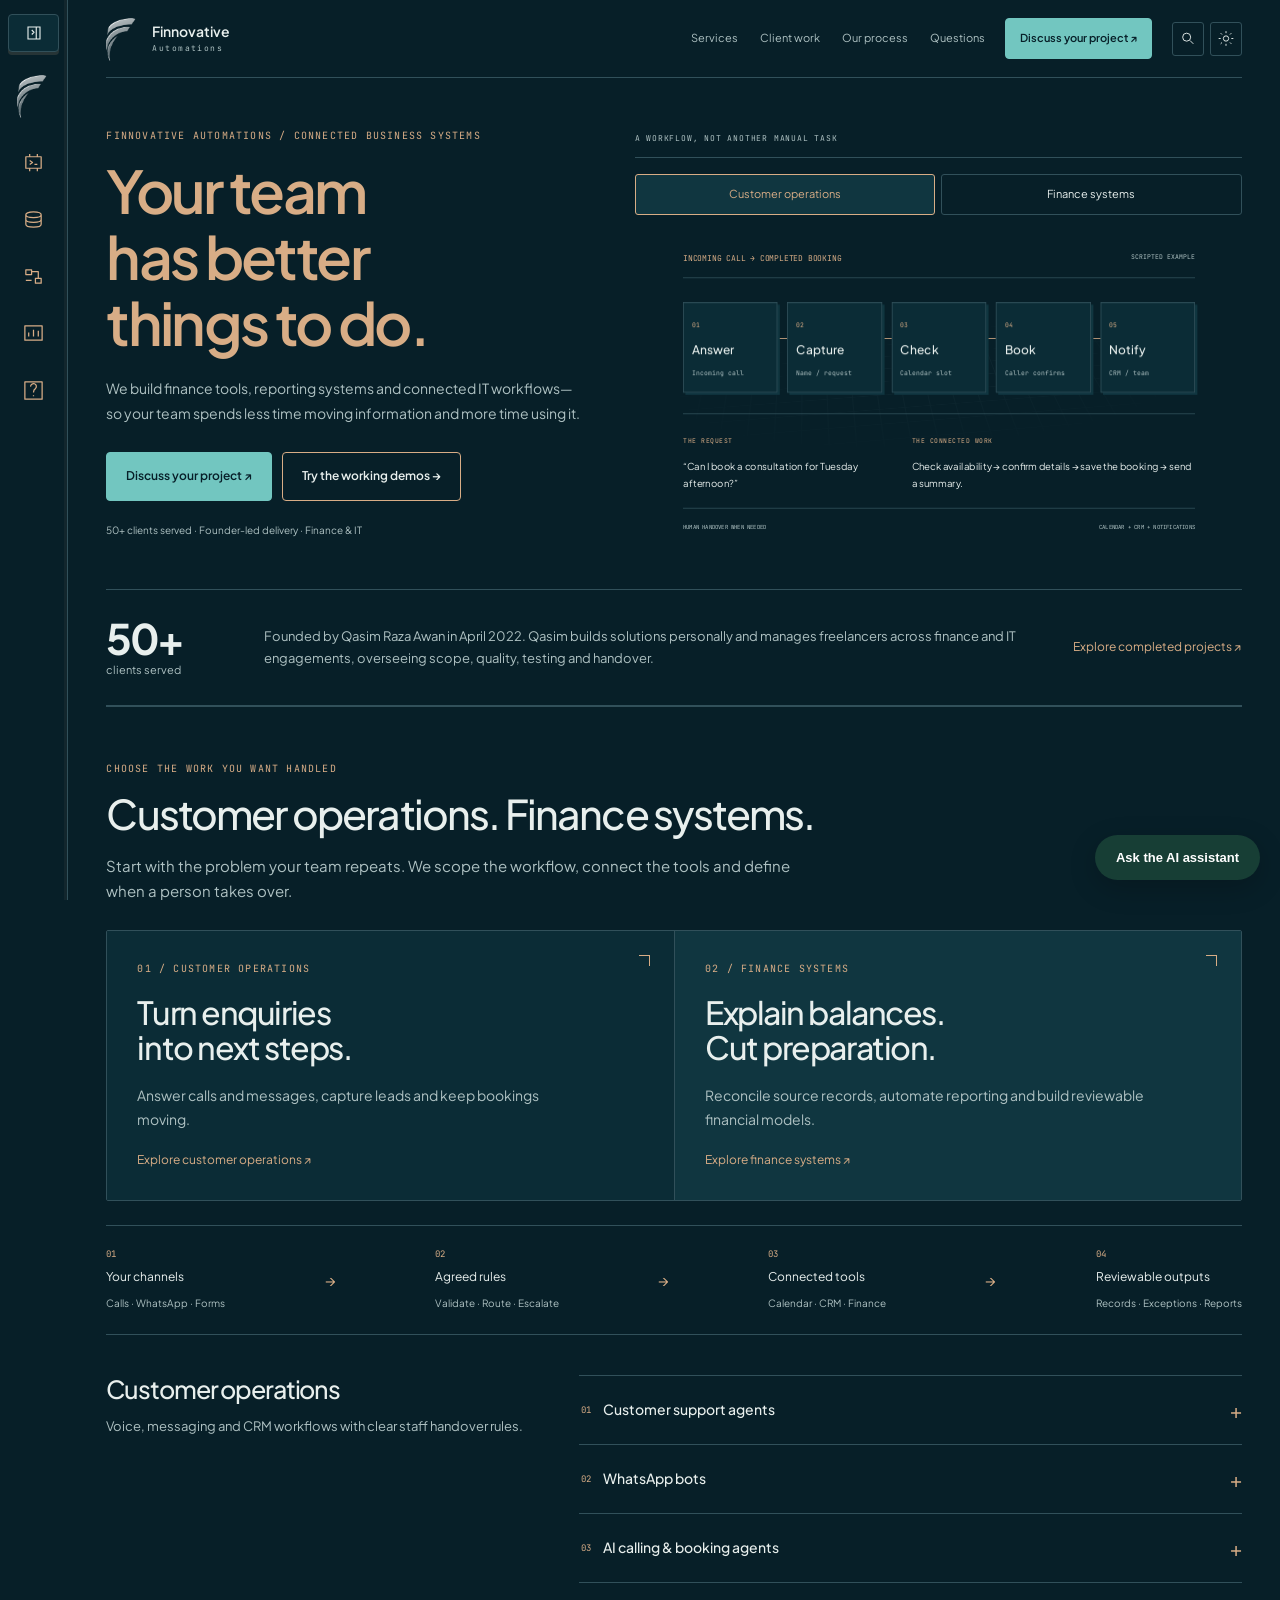
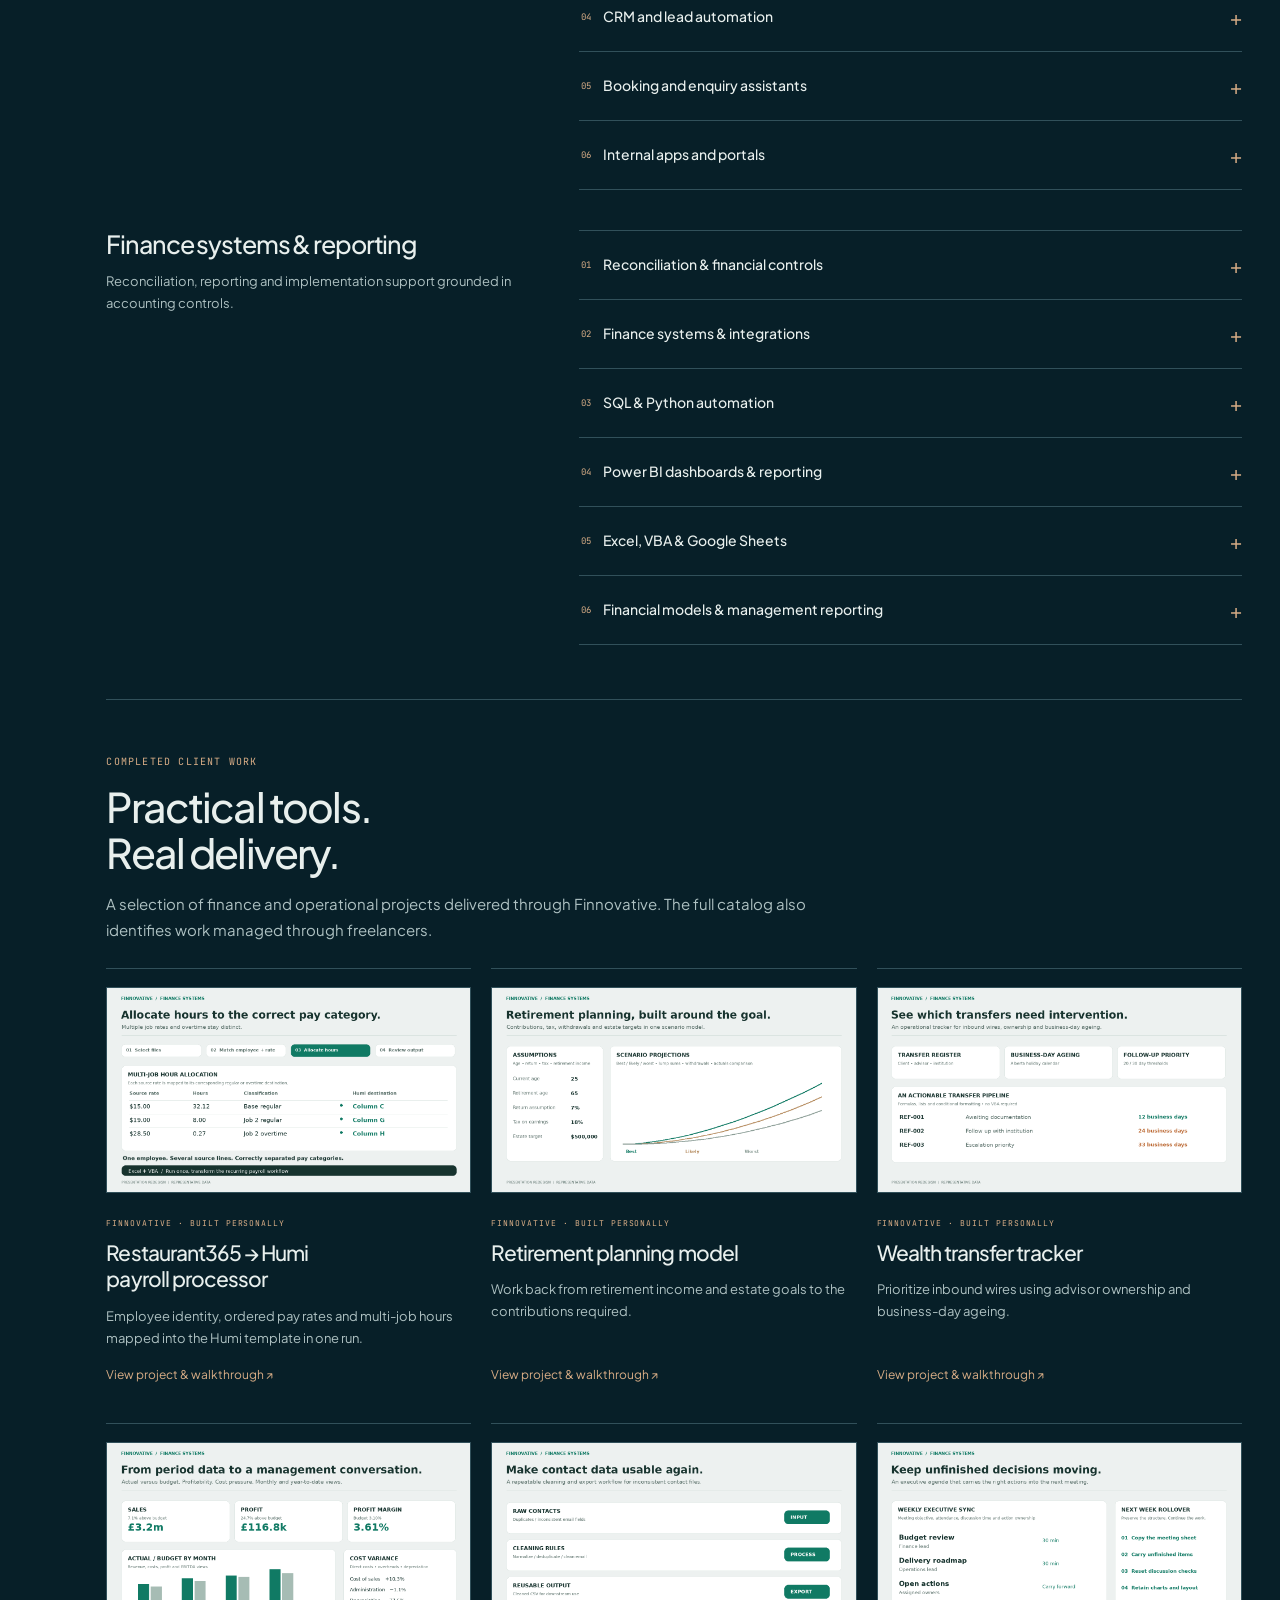
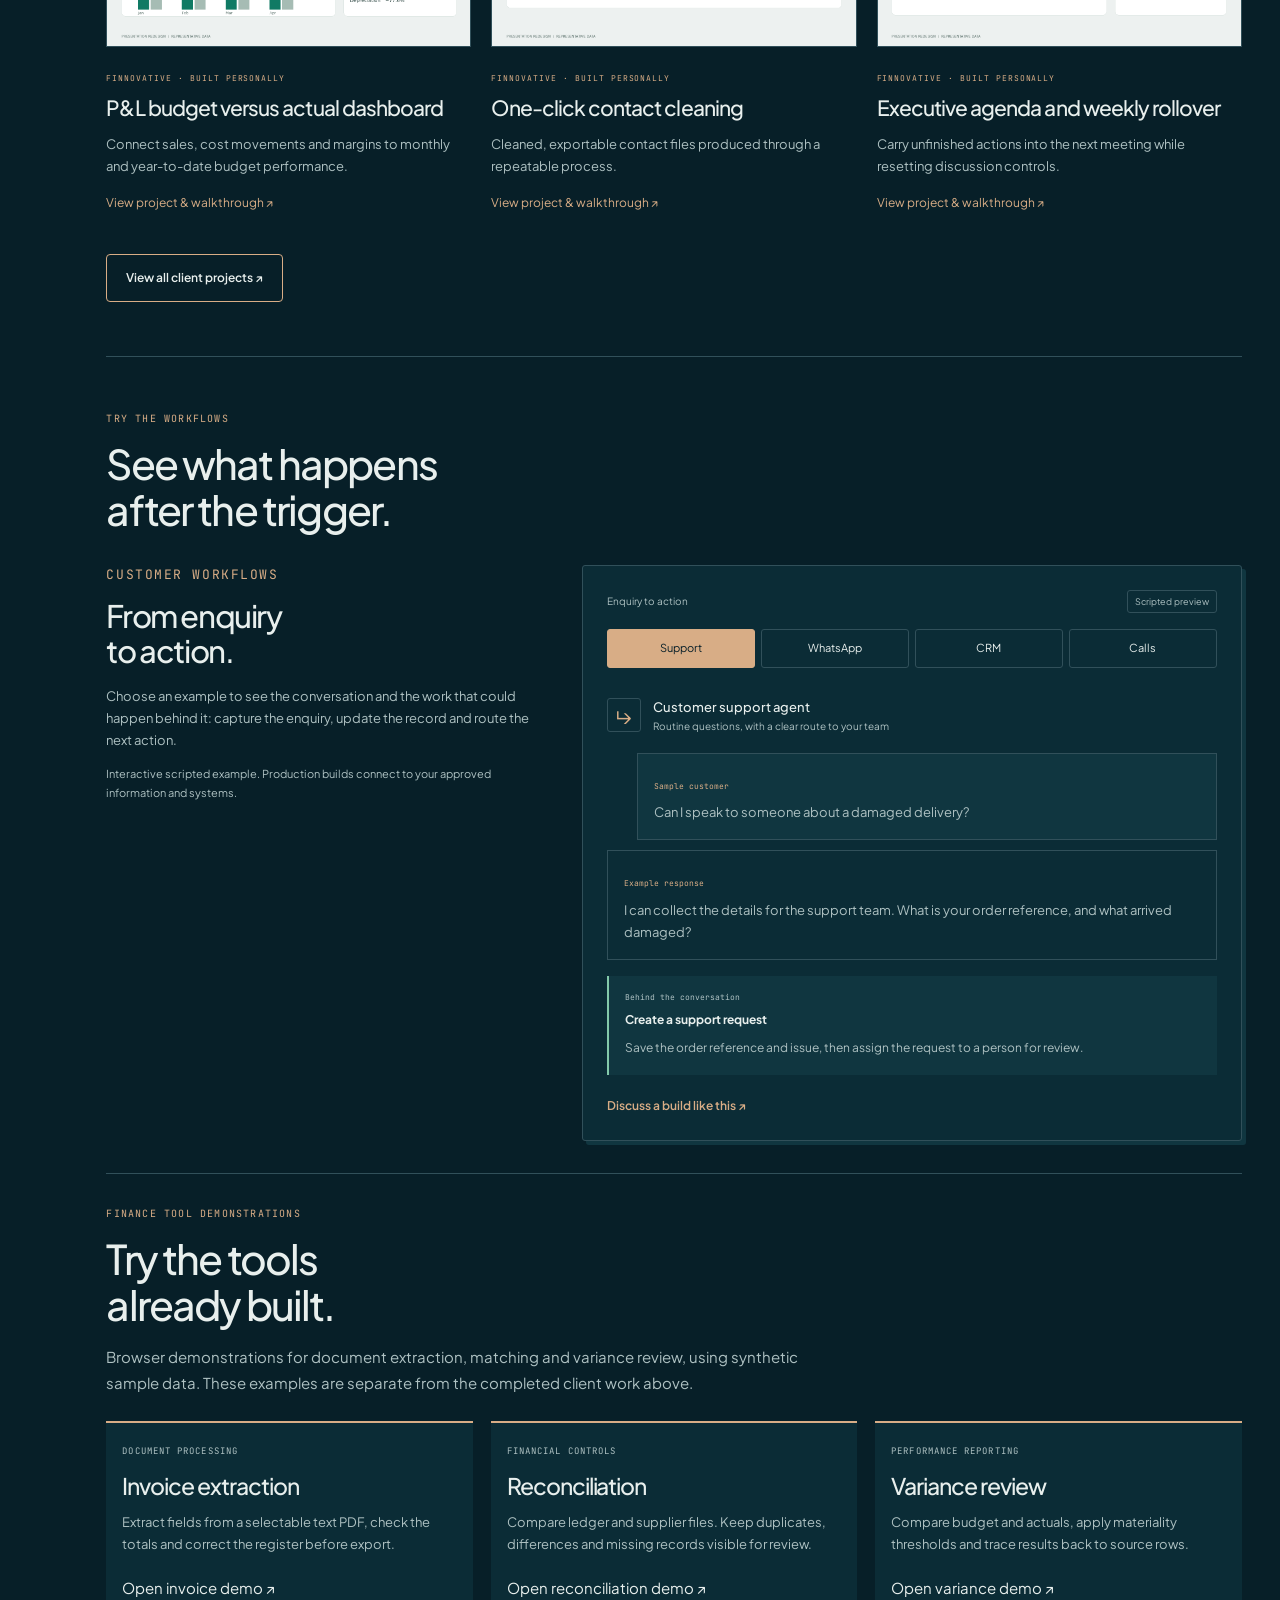
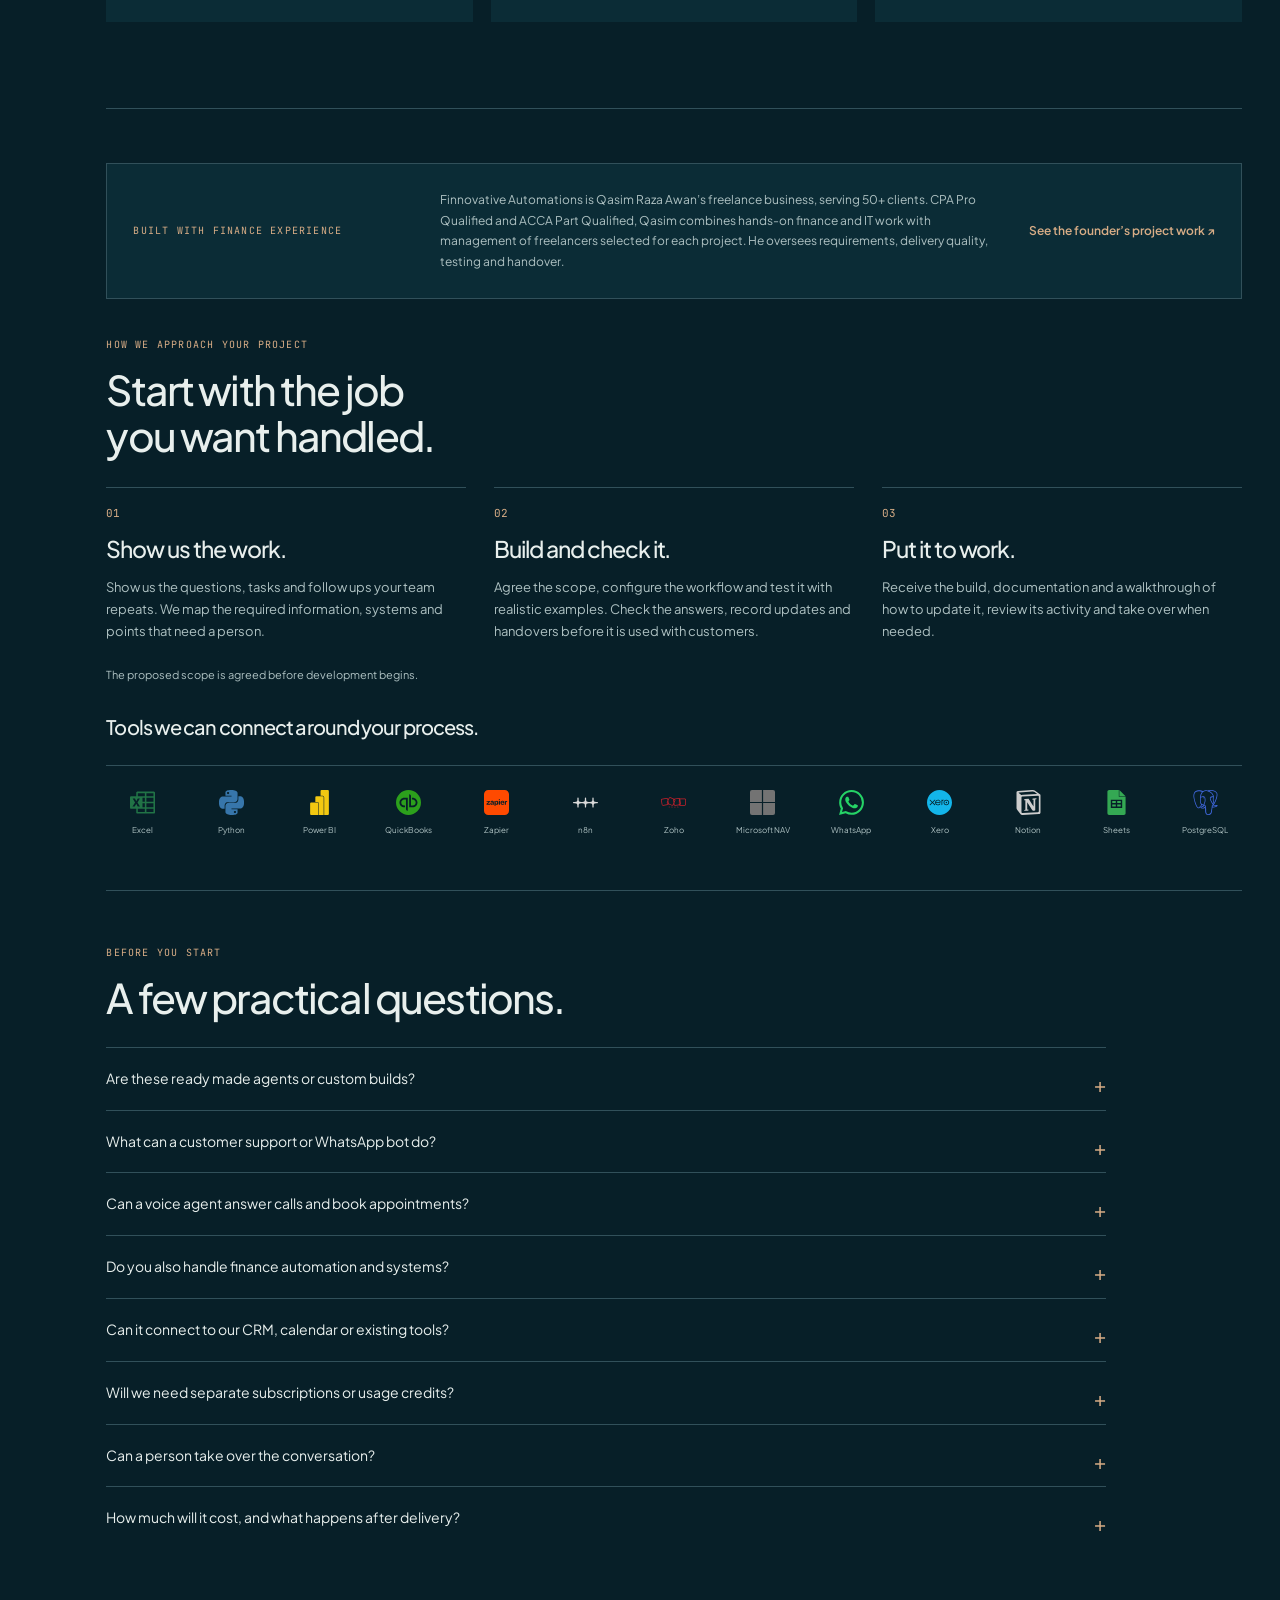
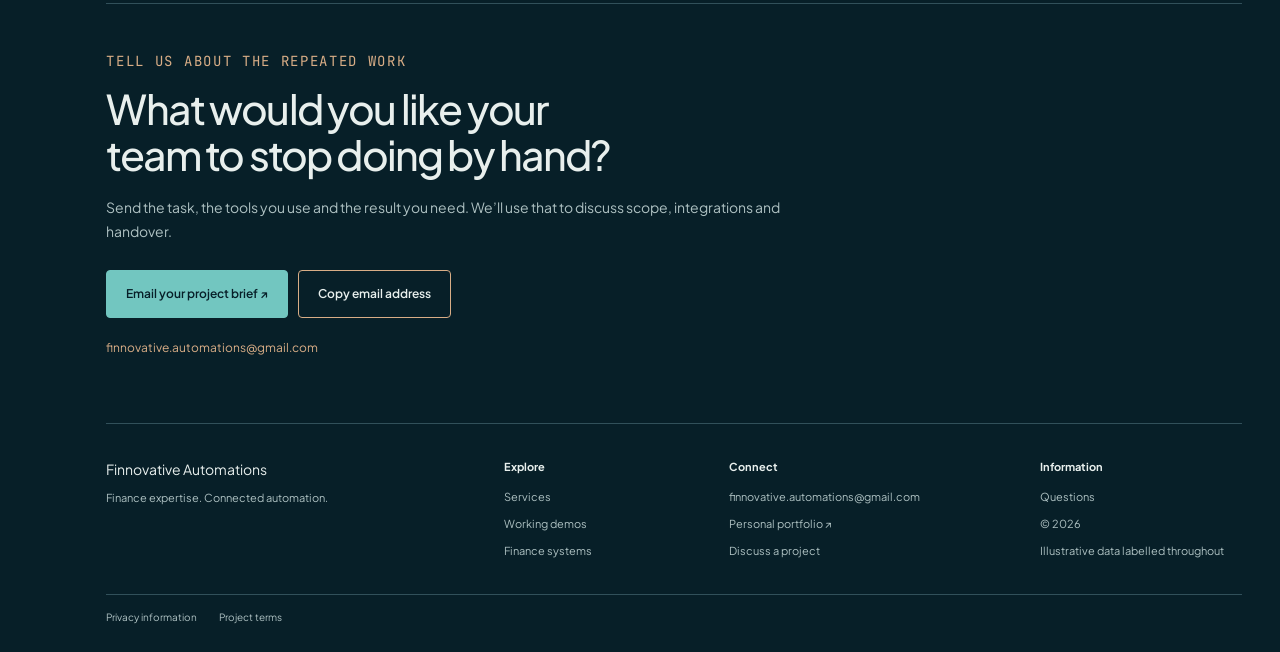
==== commit 7cdd5279: "Redesign project showcases, explain payroll logic in motion and restore portfolio AI assistant" ====
--- a/finnovative/index.html
+++ b/finnovative/index.html
@@ -1,2 +1,2 @@
 <!doctype html>
-<html lang="en" data-brand="company" class="dock-collapsed"><head><meta charset="utf-8"><meta name="viewport" content="width=device-width,initial-scale=1"><meta name="theme-color" content="#080c14"><title>Finnovative Automations | AI Agents, Finance Systems &amp; Automation</title><meta name="description" content="Voice booking agents, WhatsApp, CRM workflows, finance systems, reconciliation and reporting."><link rel="preconnect" href="https://fonts.googleapis.com"><link rel="preconnect" href="https://fonts.gstatic.com" crossorigin><link href="https://fonts.googleapis.com/css2?family=Plus+Jakarta+Sans:wght@400;500;600;700&amp;family=JetBrains+Mono:wght@400;500&amp;display=swap" rel="stylesheet"><script>try{const b=document.documentElement.dataset.brand;const t=localStorage.getItem('qaf-theme-'+b)||(b==='personal'?'light':'dark');document.documentElement.classList.toggle('light-mode',t==='light');}catch{document.documentElement.classList.toggle('light-mode',document.documentElement.dataset.brand==='personal');}</script><link rel="stylesheet" href="../modern.css?v=20261107-final"><link rel="stylesheet" href="../studio.css?v=20261109"><link rel="stylesheet" href="../career-update.css?v=20261113"></head><body class="command-site company-command"><div class="scroll-progress" aria-hidden="true"><i></i></div><a class="skip" href="#main">Skip to content</a><aside class="side-dock"><a class="dock-brand logo-dock" href="#top" aria-label="Finnovative home"><span class="logo-emblem"><img src="logo.png" width="140" height="113" alt=""></span></a><nav aria-label="Section navigation"><a href="#it-services" title="IT &amp; AI" aria-label="IT &amp; AI"><svg viewBox="0 0 24 24" aria-hidden="true"><path d="M4 6h16v12H4z M8 3v3m8-3v3M8 18v3m8-3v3M8 10l3 2-3 2m5 0h3"></path></svg><span>IT &amp; AI</span></a><a href="#finance-services" title="Finance" aria-label="Finance"><svg viewBox="0 0 24 24" aria-hidden="true"><path d="M4 7c0-4 16-4 16 0s-16 4-16 0zm0 0v10c0 4 16 4 16 0V7M4 12c0 4 16 4 16 0"></path></svg><span>Finance</span></a><a href="#process" title="Our process" aria-label="Our process"><svg viewBox="0 0 24 24" aria-hidden="true"><path d="M4 5h6v5H4zM14 14h6v5h-6zM10 7h7v7M4 16h6"></path></svg><span>Our process</span></a><a href="#demonstrations" title="Examples" aria-label="Examples"><svg viewBox="0 0 24 24" aria-hidden="true"><path d="M3 4h18v15H3zM7 15v-4m5 4V8m5 7v-6"></path></svg><span>Examples</span></a><a href="#faq" title="Questions" aria-label="Questions"><svg viewBox="0 0 24 24" aria-hidden="true"><path d="M9 8a3 3 0 1 1 5 2c-2 1-2 2-2 4m0 3v1M3 3h18v18H3z"></path></svg><span>Questions</span></a></nav><a class="dock-contact" href="#contact">Let’s talk ↗</a></aside><div class="site-shell"><header class="topbar"><a class="brand" href="#top"><span class="logo-emblem"><img src="logo.png" width="140" height="113" alt="Finnovative mark"></span><span>Finnovative<small>Automations</small></span></a><button class="nav-toggle" id="menu" aria-controls="navigation" aria-expanded="false" aria-label="Open navigation" type="button">Menu</button><nav id="navigation" aria-label="Main navigation"><a href="#services">Services</a><a href="#client-work">Client work</a><a href="#process">Our process</a><a href="#faq">Questions</a></nav><a class="button" href="#contact">Discuss your project ↗</a><div class="header-tools"><button type="button" id="search-open" aria-label="Search this website" aria-haspopup="dialog"><svg viewBox="0 0 24 24" aria-hidden="true"><circle cx="10" cy="10" r="6"></circle><path d="m15 15 5 5"></path></svg></button><button type="button" id="theme-toggle" aria-label="Switch to light mode" aria-pressed="false"><svg viewBox="0 0 24 24" aria-hidden="true"><circle cx="12" cy="12" r="4"></circle><path d="M12 1v3m0 16v3M1 12h3m16 0h3M4 4l2 2m12 12 2 2M4 20l2-2M18 6l2-2"></path></svg></button></div></header><main id="main"><section class="command-hero" id="top"><div class="hero-copy"><p class="eyebrow">FINNOVATIVE AUTOMATIONS / CONNECTED BUSINESS SYSTEMS</p><h1>Your team has better things to do.</h1><p>We build finance tools, reporting systems and connected IT workflows—so your team spends less time moving information and more time using it.</p><div class="actions"><a class="button" href="#contact">Discuss your project ↗</a><a class="button secondary" href="#demos">Try the working demos →</a></div><p class="hero-note">50+ clients served · Founder-led delivery · Finance &amp; IT</p></div><div class="command-workspace" data-workspace="company"><div class="workspace-head">A WORKFLOW, NOT ANOTHER MANUAL TASK</div><div class="scene-tabs" role="tablist" aria-label="Workflow example"><button type="button" id="scene-customer" role="tab" data-scene="customer" aria-selected="true" aria-controls="hero-workflow">Customer operations</button><button type="button" id="scene-finance" role="tab" data-scene="finance" aria-selected="false" aria-controls="hero-workflow" tabindex="-1">Finance systems</button></div><div class="mesh-viewport reference-viewport" data-scene-view="" id="hero-workflow" role="tabpanel" aria-labelledby="scene-customer">Call or message → availability check → booking and team handover</div></div></section><section class="career-delivery container" aria-label="Our delivery model"><div><strong>50+</strong><span>clients served</span></div><p>Founded by Qasim Raza Awan in April 2022. Qasim builds solutions personally and manages freelancers across finance and IT engagements, overseeing scope, quality, testing and handover.</p><a href="../projects/">Explore completed projects ↗</a></section><section class="service-section section container" id="services"><div class="section-heading"><p class="eyebrow">CHOOSE THE WORK YOU WANT HANDLED</p><h2>Customer operations. Finance systems.</h2><p>Start with the problem your team repeats. We scope the workflow, connect the tools and define when a person takes over.</p></div><div class="service-paths"><a class="service-path" href="#it-services" data-route="customer" data-domain="customer"><span class="eyebrow">01 / CUSTOMER OPERATIONS</span><h3>Turn enquiries into next steps.</h3><p>Answer calls and messages, capture leads and keep bookings moving.</p><span>Explore customer operations ↗</span></a><a class="service-path finance-path" href="#finance-services" data-route="finance" data-domain="finance"><span class="eyebrow">02 / FINANCE SYSTEMS</span><h3>Explain balances. Cut preparation.</h3><p>Reconcile source records, automate reporting and build reviewable financial models.</p><span>Explore finance systems ↗</span></a></div><div class="architecture-strip" aria-label="How a connected workflow is structured"><span><b>01</b> Your channels<small>Calls · WhatsApp · Forms</small></span><i aria-hidden="true">→</i><span><b>02</b> Agreed rules<small>Validate · Route · Escalate</small></span><i aria-hidden="true">→</i><span><b>03</b> Connected tools<small>Calendar · CRM · Finance</small></span><i aria-hidden="true">→</i><span><b>04</b> Reviewable outputs<small>Records · Exceptions · Reports</small></span></div><section class="service-group" id="it-services"><div class="group-heading"><h3>Customer operations</h3><p>Voice, messaging and CRM workflows with clear staff handover rules.</p></div><div class="capability-list"><details class="capability" data-service-number="01"><summary data-service-number="01">Customer support agents</summary><p>Answer routine questions using your approved business information. Capture the details of a request and pass it to a person when needed.</p><ul><li>Website chat and FAQ assistance</li><li>Support request capture and routing</li><li>Conversation summaries and staff handover</li></ul><a class="offer-link" href="#contact" data-interest="Customer support agent">Discuss this build <span aria-hidden="true">↗</span></a></details><details class="capability" data-service-number="02"><summary data-service-number="02">WhatsApp bots</summary><p>Handle common enquiries, collect customer details and guide people toward a booking or the right member of your team.</p><ul><li>Enquiry and lead capture</li><li>Appointment requests and reminders</li><li>Customer updates and team handover</li></ul><a class="offer-link" href="#contact" data-interest="WhatsApp bot">Discuss this build <span aria-hidden="true">↗</span></a></details><details class="capability" data-service-number="03"><summary data-service-number="03">AI calling &amp; booking agents</summary><p>Answer incoming calls, handle common questions and book appointments against your connected calendar. Collect the details your team needs before handing over.</p><ul><li>Incoming call answering and enquiry capture</li><li>Availability checks, bookings and confirmations</li><li>Call summaries, CRM updates and staff transfer</li></ul><a class="offer-link" href="#contact" data-interest="Voice calling and booking agent">Discuss this build <span aria-hidden="true">↗</span></a></details><details class="capability" data-service-number="04"><summary data-service-number="04">CRM and lead automation</summary><p>Keep enquiries from getting lost between forms, inboxes and spreadsheets. Give each lead a record, an owner and a next action.</p><ul><li>Form and inbox to CRM connections</li><li>Lead assignment and status updates</li><li>Follow up tasks and notifications</li></ul><a class="offer-link" href="#contact" data-interest="CRM and lead automation">Discuss this build <span aria-hidden="true">↗</span></a></details><details class="capability" data-service-number="05"><summary data-service-number="05">Booking and enquiry assistants</summary><p>Ask the questions your team repeats, collect the answers and help customers take the next step.</p><ul><li>Service enquiry and qualification flows</li><li>Calendar and booking connections</li><li>Booking confirmations and request summaries</li></ul><a class="offer-link" href="#contact" data-interest="Booking or sales assistant">Discuss this build <span aria-hidden="true">↗</span></a></details><details class="capability" data-service-number="06"><summary data-service-number="06">Internal apps and portals</summary><p>Replace scattered files with a small tool built around the task. Keep the fields, views and actions your team actually needs.</p><ul><li>Customer portals and simple CRM apps</li><li>Quote, order and approval tools</li><li>Task trackers and admin dashboards</li></ul><a class="offer-link" href="#contact" data-interest="Internal app or customer portal">Discuss this build <span aria-hidden="true">↗</span></a></details></div></section><section class="service-group" id="finance-services"><div class="group-heading"><h3>Finance systems &amp; reporting</h3><p>Reconciliation, reporting and implementation support grounded in accounting controls.</p></div><div class="capability-list"><details class="capability" data-service-number="01"><summary data-service-number="01">Reconciliation &amp; financial controls</summary><p>Match records across ledgers, supplier statements, bank files and operational systems. Give your team a clear exception list and an explainable balance.</p><ul><li>Supplier, bank and control account reconciliation</li><li>GRNI / SRNI and accrual investigations</li><li>Duplicate, missing invoice and variance checks</li></ul><a class="offer-link" href="#contact" data-interest="Reconciliation and financial controls">Discuss this build <span aria-hidden="true">↗</span></a></details><details class="capability" data-service-number="02"><summary data-service-number="02">Finance systems &amp; integrations</summary><p>Connect finance and operational data so the same records do not need to be entered into several systems. Support implementation with practical mappings and checks.</p><ul><li>Finance system setup and implementation support</li><li>Data migration, mapping and validation</li><li>ERP, accounting and operational data connections</li></ul><a class="offer-link" href="#contact" data-interest="Finance systems and integrations">Discuss this build <span aria-hidden="true">↗</span></a></details><details class="capability" data-service-number="03"><summary data-service-number="03">SQL &amp; Python automation</summary><p>Turn recurring data pulls and manual checks into repeatable processes. Bring SQL queries, APIs and spreadsheet sources into a consistent reporting flow.</p><ul><li>SQL reporting and multi source data pipelines</li><li>Python reconciliation and validation routines</li><li>Scheduled exception reports and email alerts</li></ul><a class="offer-link" href="#contact" data-interest="SQL and Python automation">Discuss this build <span aria-hidden="true">↗</span></a></details><details class="capability" data-service-number="04"><summary data-service-number="04">Power BI dashboards &amp; reporting</summary><p>Make the numbers easier to review, from revenue and costs to receivables and operational exceptions. Connect the report to the data behind it.</p><ul><li>Power Query data preparation and DAX measures</li><li>Revenue, cost and receivables dashboards</li><li>Budget versus actual and exception reporting</li></ul><a class="offer-link" href="#contact" data-interest="Power BI dashboards and reporting">Discuss this build <span aria-hidden="true">↗</span></a></details><details class="capability" data-service-number="05"><summary data-service-number="05">Excel, VBA &amp; Google Sheets</summary><p>Keep the flexibility of spreadsheets while removing repeated preparation, posting and consolidation work.</p><ul><li>VBA tools, Power Query and automated consolidation</li><li>Journal imports, reversals and bank file transformations</li><li>Google Apps Script forms, approvals and notifications</li></ul><a class="offer-link" href="#contact" data-interest="Excel VBA and Google Sheets automation">Discuss this build <span aria-hidden="true">↗</span></a></details><details class="capability" data-service-number="06"><summary data-service-number="06">Financial models &amp; management reporting</summary><p>Build models and reporting packs that make assumptions, scenarios and movements visible. Reuse the process when the next period arrives.</p><ul><li>Budgets, forecasts and scenario models</li><li>P&amp;L, balance sheet and cash flow reporting</li><li>Recurring management packs and variance analysis</li></ul><a class="offer-link" href="#contact" data-interest="Financial modelling and management reporting">Discuss this build <span aria-hidden="true">↗</span></a></details></div></section></section><section class="section container career-client-work" id="client-work"><div class="section-heading"><p class="eyebrow">COMPLETED CLIENT WORK</p><h2>Practical tools.<br>Real delivery.</h2><p>A selection of finance and operational projects delivered through Finnovative. The full catalog also identifies work managed through freelancers.</p></div><div class="career-client-grid"><article class="career-client-card"><a href="../projects/#payroll"><img src="../project-media/payroll-automation/02_humi_import_output.png" alt="Anonymized Restaurant365 → Humi payroll processor project view" loading="lazy" width="640" height="360"></a><p class="eyebrow">FINNOVATIVE · Built personally</p><h3>Restaurant365 → Humi payroll processor</h3><p>A repeatable, import-ready payroll file with checks that remain visible to the user.</p><a href="../projects/#payroll">View project &amp; walkthrough ↗</a></article><article class="career-client-card"><a href="../projects/#retirement"><img src="../project-media/retirement-model/02_dashboard_summary.png" alt="Anonymized Retirement planning model project view" loading="lazy" width="640" height="360"></a><p class="eyebrow">FINNOVATIVE · Built personally</p><h3>Retirement planning model</h3><p>A reviewable model for comparing assumptions and projected outcomes.</p><a href="../projects/#retirement">View project &amp; walkthrough ↗</a></article><article class="career-client-card"><a href="../projects/#wealth-transfer"><img src="../project-media/wealth-transfer-tracker/01_transfer_pipeline.png" alt="Anonymized Wealth transfer tracker project view" loading="lazy" width="640" height="360"></a><p class="eyebrow">FINNOVATIVE · Built personally</p><h3>Wealth transfer tracker</h3><p>A consolidated view of transfer progress and outstanding actions.</p><a href="../projects/#wealth-transfer">View project &amp; walkthrough ↗</a></article><article class="career-client-card"><a href="../projects/#profit-loss"><img src="../project-media/profit-loss-dashboard/02_actual_versus_budget_analysis.png" alt="Anonymized P&amp;L budget versus actual dashboard project view" loading="lazy" width="640" height="360"></a><p class="eyebrow">FINNOVATIVE · Built personally</p><h3>P&amp;L budget versus actual dashboard</h3><p>Reusable financial-statement and variance reporting for period review.</p><a href="../projects/#profit-loss">View project &amp; walkthrough ↗</a></article><article class="career-client-card"><a href="../projects/#data-cleaning"><img src="../project-media/data-cleaning/03_cleaned_csv_output.png" alt="Anonymized One-click contact cleaning project view" loading="lazy" width="640" height="360"></a><p class="eyebrow">FINNOVATIVE · Built personally</p><h3>One-click contact cleaning</h3><p>Cleaned, exportable contact files produced through a repeatable process.</p><a href="../projects/#data-cleaning">View project &amp; walkthrough ↗</a></article><article class="career-client-card"><a href="../projects/#executive-agenda"><img src="../project-media/executive-agenda/03_weekly_rollover_dashboard.png" alt="Anonymized Executive agenda and weekly rollover project view" loading="lazy" width="640" height="360"></a><p class="eyebrow">FINNOVATIVE · Built personally</p><h3>Executive agenda and weekly rollover</h3><p>Reusable meeting preparation and a consistent action-tracking structure.</p><a href="../projects/#executive-agenda">View project &amp; walkthrough ↗</a></article></div><p class="career-catalog-link"><a class="button secondary" href="../projects/">View all client projects ↗</a></p></section><section class="demo-suite section" id="demonstrations"><p class="eyebrow">TRY THE WORKFLOWS</p><h2>See what happens<br>after the trigger.</h2><section class="workflow-section container" id="workflow"><div class="workflow-intro"><p class="eyebrow">Customer workflows</p><h2>From enquiry<br>to action.</h2><p>Choose an example to see the conversation and the work that could happen behind it: capture the enquiry, update the record and route the next action.</p><p class="preview-notice">Interactive scripted example. Production builds connect to your approved information and systems.</p></div><div class="workflow-visual agent-preview"><div class="visual-topline"><span>Enquiry to action</span><span class="sample-badge">Scripted preview</span></div><div class="workflow-tabs" role="tablist" aria-label="Explore sample agent workflows"><button role="tab" aria-selected="true" aria-controls="workflow-panel" id="tab-support" data-scenario="support" type="button">Support</button><button role="tab" aria-selected="false" aria-controls="workflow-panel" id="tab-whatsapp" data-scenario="whatsapp" tabindex="-1" type="button">WhatsApp</button><button role="tab" aria-selected="false" aria-controls="workflow-panel" id="tab-crm" data-scenario="crm" tabindex="-1" type="button">CRM</button><button role="tab" aria-selected="false" aria-controls="workflow-panel" id="tab-calls" data-scenario="calls" tabindex="-1" type="button">Calls</button></div><div class="work-panel" id="workflow-panel" role="tabpanel" aria-labelledby="tab-support"><div class="document-header"><span class="file-icon" aria-hidden="true">↳</span><div><strong id="preview-title">Customer support agent</strong><small id="preview-subtitle">Routine questions, with a clear route to your team</small></div></div><div class="conversation"><div class="chat-line customer"><span>Sample customer</span><p id="customer-message">Can I speak to someone about a damaged delivery?</p></div><div class="chat-line assistant"><span>Example response</span><p id="assistant-message">I can collect the details for the support team. What is your order reference, and what arrived damaged?</p></div></div><div class="automation-action"><span>Behind the conversation</span><strong id="action-title">Create a support request</strong><p id="action-description">Save the order reference and issue, then assign the request to a person for review.</p></div></div><a class="preview-enquiry" href="#contact" data-interest="Customer support agent">Discuss a build like this ↗</a></div></section><section class="section demo-section container" id="demos"><div class="section-heading"><p class="eyebrow">FINANCE TOOL DEMONSTRATIONS</p><h2>Try the tools<br>already built.</h2><p>Browser demonstrations for document extraction, matching and variance review, using synthetic sample data. These examples are separate from the completed client work above.</p></div><div class="demo-grid"><article class="demo-card"><div class="demo-icon" aria-hidden="true">↳</div><span class="service-number">Document processing</span><h3>Invoice extraction</h3><p>Extract fields from a selectable text PDF, check the totals and correct the register before export.</p><a href="../products/?app=invoice">Open invoice demo <span aria-hidden="true">↗</span></a></article><article class="demo-card"><div class="demo-icon" aria-hidden="true">⇄</div><span class="service-number">Financial controls</span><h3>Reconciliation</h3><p>Compare ledger and supplier files. Keep duplicates, differences and missing records visible for review.</p><a href="../products/?app=reconciliation">Open reconciliation demo <span aria-hidden="true">↗</span></a></article><article class="demo-card"><div class="demo-icon" aria-hidden="true">▥</div><span class="service-number">Performance reporting</span><h3>Variance review</h3><p>Compare budget and actuals, apply materiality thresholds and trace results back to source rows.</p><a href="../products/?app=variance">Open variance demo <span aria-hidden="true">↗</span></a></article></div></section></section><section class="section process-section container" id="process"><aside class="founder-note"><span class="eyebrow">BUILT WITH FINANCE EXPERIENCE</span><p>Finnovative Automations is Qasim Raza Awan’s freelance business, serving 50+ clients. CPA Pro Qualified and ACCA Part Qualified, Qasim combines hands-on finance and IT work with management of freelancers selected for each project. He oversees requirements, delivery quality, testing and handover.</p><a href="../#work">See the founder’s project work ↗</a></aside><div class="section-heading"><p class="eyebrow">How we approach your project</p><h2>Start with the job<br>you want handled.</h2></div><div class="process-grid"><article><span>01</span><h3>Show us the work.</h3><p>Show us the questions, tasks and follow ups your team repeats. We map the required information, systems and points that need a person.</p></article><article><span>02</span><h3>Build and check it.</h3><p>Agree the scope, configure the workflow and test it with realistic examples. Check the answers, record updates and handovers before it is used with customers.</p></article><article><span>03</span><h3>Put it to work.</h3><p>Receive the build, documentation and a walkthrough of how to update it, review its activity and take over when needed.</p></article></div><p class="process-note">The proposed scope is agreed before development begins.</p><div class="integration-details" id="automation-hub"><h3 class="integration-title">Tools we can connect around your process.</h3><div class="software-deck" aria-label="Software and integration examples"><span><img src="../brand-assets/excel.svg" alt="" width="28" height="28" loading="lazy"><b>Excel</b></span><span><img src="../brand-assets/python.svg" alt="" width="28" height="28" loading="lazy"><b>Python</b></span><span><img src="../brand-assets/powerbi.svg" alt="" width="28" height="28" loading="lazy"><b>Power BI</b></span><span><img src="../brand-assets/quickbooks.svg" alt="" width="28" height="28" loading="lazy"><b>QuickBooks</b></span><span><img src="../brand-assets/zapier.svg" alt="" width="28" height="28" loading="lazy"><b>Zapier</b></span><span><img src="../brand-assets/n8n.svg" alt="" width="28" height="28" loading="lazy"><b>n8n</b></span><span><img src="../brand-assets/zoho.svg" alt="" width="28" height="28" loading="lazy"><b>Zoho</b></span><span><img src="../brand-assets/dynamics-nav.svg" alt="" width="28" height="28" loading="lazy"><b>Microsoft NAV</b></span><span><img src="../brand-assets/whatsapp.svg" alt="" width="28" height="28" loading="lazy"><b>WhatsApp</b></span><span><img src="../brand-assets/xero.svg" alt="" width="28" height="28" loading="lazy"><b>Xero</b></span><span><img src="../brand-assets/notion.svg" alt="" width="28" height="28" loading="lazy"><b>Notion</b></span><span><img src="../brand-assets/sheets.svg" alt="" width="28" height="28" loading="lazy"><b>Sheets</b></span><span><img src="../brand-assets/postgresql.svg" alt="" width="28" height="28" loading="lazy"><b>PostgreSQL</b></span></div></div></section><section class="section faq-section container" id="faq"><div class="section-heading"><p class="eyebrow">Before you start</p><h2>A few practical questions.</h2></div><div class="faq-list"><details><summary>Are these ready made agents or custom builds?</summary><p>The services on this page are custom builds. The conversation preview is scripted, and the linked finance tools are working browser demonstrations. A production agent is scoped and configured for your business.</p></details><details><summary>What can a customer support or WhatsApp bot do?</summary><p>A build can cover routine questions, enquiry capture, booking requests, updates and routing to your team. The exact channels, information sources and actions are agreed during scoping.</p></details><details><summary>Can a voice agent answer calls and book appointments?</summary><p>Yes, this can be scoped as an incoming call workflow with a voice and telephony provider, your business information and a connected booking calendar. It can check available slots, collect contact details, create a booking and send a summary. Transfer rules, permissions, provider costs and booking checks are agreed and tested before launch.</p></details><details><summary>Do you also handle finance automation and systems?</summary><p>Yes. Finance work includes reconciliations, accrual and control account reviews, SQL and Python pipelines, Power BI reporting, Excel and VBA tools, financial models and finance system implementation support. The linked portfolio shows the actual project work.</p></details><details><summary>Can it connect to our CRM, calendar or existing tools?</summary><p>We first check what the systems support and what access is available. The proposed scope identifies the integrations, account requirements and any limits before development starts.</p></details><details><summary>Will we need separate subscriptions or usage credits?</summary><p>Possibly. Hosting, messaging, AI model usage or third party platforms may have their own charges. These are identified separately from the build fee before you proceed.</p></details><details><summary>Can a person take over the conversation?</summary><p>Staff handover and exception routing can be included in the agreed scope. We define when the workflow should collect details, stop an automated action or pass a request to your team.</p></details><details><summary>How much will it cost, and what happens after delivery?</summary><p>Price depends on the scope, integrations and support required. Deliverables, handover, documentation, account ownership and ongoing maintenance are agreed in the project proposal.</p></details></div></section><section class="contact-section" id="contact"><p class="eyebrow">TELL US ABOUT THE REPEATED WORK</p><h2>What would you like your team to stop doing by hand?</h2><p>Send the task, the tools you use and the result you need. We’ll use that to discuss scope, integrations and handover.</p><div class="actions"><a class="button" href="mailto:finnovative.automations@gmail.com?subject=Automation%20project%20enquiry">Email your project brief ↗</a><button class="button secondary" type="button" data-copy-email="finnovative.automations@gmail.com">Copy email address</button></div><a class="email-text" href="mailto:finnovative.automations@gmail.com">finnovative.automations@gmail.com</a><p class="copy-status" role="status" aria-live="polite"></p></section></main><footer class="command-footer"><div><a class="footer-brand" href="#top">Finnovative Automations</a><p>Finance expertise. Connected automation.</p></div><div><strong>Explore</strong><a href="#services">Services</a><a href="#demos">Working demos</a><a href="#finance-services">Finance systems</a></div><div><strong>Connect</strong><a href="mailto:finnovative.automations@gmail.com">finnovative.automations@gmail.com</a><a href="../">Personal portfolio ↗</a><a href="#contact">Discuss a project</a></div><div><strong>Information</strong><a href="#faq">Questions</a><span>© <span id="year">2026</span></span><span>Illustrative data labelled throughout</span></div></footer><div class="footer-notices"><details id="privacy"><summary>Privacy information</summary><p>This page has no enquiry database. Email enquiries are sent through your own email application. Linked demos explain their handling of files. Fonts are requested from Google Fonts; hosting and font providers may process technical request information.</p></details><details id="project-terms"><summary>Project terms</summary><p>This website describes services and demonstrations. Project scope, pricing, access requirements, deliverables and support are agreed separately before work begins. Demo data is fictional and is not a promise of the results of a particular project.</p></details></div></div><dialog id="site-search" aria-labelledby="search-title"><div class="search-head"><h2 id="search-title">Find a service or project</h2><button type="button" id="search-close" aria-label="Close search">×</button></div><label for="search-query">Search this page</label><input id="search-query" type="search" autocomplete="off" placeholder="Try reconciliation, voice or Power BI"><div id="search-results" aria-live="polite"></div><p>Ctrl / ⌘ K to search · Esc to close</p></dialog><a class="floating-contact" href="#contact" aria-label="Discuss a project" hidden="">Let’s talk <span>↗</span></a><button class="back-top" type="button" aria-label="Back to top" hidden>↑</button><script defer src="../command-center.js?v=20261107-final"></script><script type="module" src="../command-workspace.js?v=20261109-studio"></script><script defer src="app.js?v=20261107-final"></script></body></html>+<html lang="en" data-brand="company" class="dock-collapsed"><head><meta charset="utf-8"><meta name="viewport" content="width=device-width,initial-scale=1"><meta name="theme-color" content="#080c14"><title>Finnovative Automations | AI Agents, Finance Systems &amp; Automation</title><meta name="description" content="Voice booking agents, WhatsApp, CRM workflows, finance systems, reconciliation and reporting."><link rel="preconnect" href="https://fonts.googleapis.com"><link rel="preconnect" href="https://fonts.gstatic.com" crossorigin><link href="https://fonts.googleapis.com/css2?family=Plus+Jakarta+Sans:wght@400;500;600;700&amp;family=JetBrains+Mono:wght@400;500&amp;display=swap" rel="stylesheet"><script>try{const b=document.documentElement.dataset.brand;const t=localStorage.getItem('qaf-theme-'+b)||(b==='personal'?'light':'dark');document.documentElement.classList.toggle('light-mode',t==='light');}catch{document.documentElement.classList.toggle('light-mode',document.documentElement.dataset.brand==='personal');}</script><link rel="stylesheet" href="../modern.css?v=20261107-final"><link rel="stylesheet" href="../studio.css?v=20261109"><link rel="stylesheet" href="../career-update.css?v=20261113"><link rel="stylesheet" href="../editorial.css?v=20261113"></head><body class="command-site company-command"><div class="scroll-progress" aria-hidden="true"><i></i></div><a class="skip" href="#main">Skip to content</a><aside class="side-dock"><a class="dock-brand logo-dock" href="#top" aria-label="Finnovative home"><span class="logo-emblem"><img src="logo.png" width="140" height="113" alt=""></span></a><nav aria-label="Section navigation"><a href="#it-services" title="IT &amp; AI" aria-label="IT &amp; AI"><svg viewBox="0 0 24 24" aria-hidden="true"><path d="M4 6h16v12H4z M8 3v3m8-3v3M8 18v3m8-3v3M8 10l3 2-3 2m5 0h3"></path></svg><span>IT &amp; AI</span></a><a href="#finance-services" title="Finance" aria-label="Finance"><svg viewBox="0 0 24 24" aria-hidden="true"><path d="M4 7c0-4 16-4 16 0s-16 4-16 0zm0 0v10c0 4 16 4 16 0V7M4 12c0 4 16 4 16 0"></path></svg><span>Finance</span></a><a href="#process" title="Our process" aria-label="Our process"><svg viewBox="0 0 24 24" aria-hidden="true"><path d="M4 5h6v5H4zM14 14h6v5h-6zM10 7h7v7M4 16h6"></path></svg><span>Our process</span></a><a href="#demonstrations" title="Examples" aria-label="Examples"><svg viewBox="0 0 24 24" aria-hidden="true"><path d="M3 4h18v15H3zM7 15v-4m5 4V8m5 7v-6"></path></svg><span>Examples</span></a><a href="#faq" title="Questions" aria-label="Questions"><svg viewBox="0 0 24 24" aria-hidden="true"><path d="M9 8a3 3 0 1 1 5 2c-2 1-2 2-2 4m0 3v1M3 3h18v18H3z"></path></svg><span>Questions</span></a></nav><a class="dock-contact" href="#contact">Let’s talk ↗</a></aside><div class="site-shell"><header class="topbar"><a class="brand" href="#top"><span class="logo-emblem"><img src="logo.png" width="140" height="113" alt="Finnovative mark"></span><span>Finnovative<small>Automations</small></span></a><button class="nav-toggle" id="menu" aria-controls="navigation" aria-expanded="false" aria-label="Open navigation" type="button">Menu</button><nav id="navigation" aria-label="Main navigation"><a href="#services">Services</a><a href="#client-work">Client work</a><a href="#process">Our process</a><a href="#faq">Questions</a></nav><a class="button" href="#contact">Discuss your project ↗</a><div class="header-tools"><button type="button" id="search-open" aria-label="Search this website" aria-haspopup="dialog"><svg viewBox="0 0 24 24" aria-hidden="true"><circle cx="10" cy="10" r="6"></circle><path d="m15 15 5 5"></path></svg></button><button type="button" id="theme-toggle" aria-label="Switch to light mode" aria-pressed="false"><svg viewBox="0 0 24 24" aria-hidden="true"><circle cx="12" cy="12" r="4"></circle><path d="M12 1v3m0 16v3M1 12h3m16 0h3M4 4l2 2m12 12 2 2M4 20l2-2M18 6l2-2"></path></svg></button></div></header><main id="main"><section class="command-hero" id="top"><div class="hero-copy"><p class="eyebrow">FINNOVATIVE AUTOMATIONS / CONNECTED BUSINESS SYSTEMS</p><h1>Your team has better things to do.</h1><p>We build finance tools, reporting systems and connected IT workflows—so your team spends less time moving information and more time using it.</p><div class="actions"><a class="button" href="#contact">Discuss your project ↗</a><a class="button secondary" href="#demos">Try the working demos →</a></div><p class="hero-note">50+ clients served · Founder-led delivery · Finance &amp; IT</p></div><div class="command-workspace" data-workspace="company"><div class="workspace-head">A WORKFLOW, NOT ANOTHER MANUAL TASK</div><div class="scene-tabs" role="tablist" aria-label="Workflow example"><button type="button" id="scene-customer" role="tab" data-scene="customer" aria-selected="true" aria-controls="hero-workflow">Customer operations</button><button type="button" id="scene-finance" role="tab" data-scene="finance" aria-selected="false" aria-controls="hero-workflow" tabindex="-1">Finance systems</button></div><div class="mesh-viewport reference-viewport" data-scene-view="" id="hero-workflow" role="tabpanel" aria-labelledby="scene-customer">Call or message → availability check → booking and team handover</div></div></section><section class="career-delivery container" aria-label="Our delivery model"><div><strong>50+</strong><span>clients served</span></div><p>Founded by Qasim Raza Awan in April 2022. Qasim builds solutions personally and manages freelancers across finance and IT engagements, overseeing scope, quality, testing and handover.</p><a href="../projects/">Explore completed projects ↗</a></section><section class="service-section section container" id="services"><div class="section-heading"><p class="eyebrow">CHOOSE THE WORK YOU WANT HANDLED</p><h2>Customer operations. Finance systems.</h2><p>Start with the problem your team repeats. We scope the workflow, connect the tools and define when a person takes over.</p></div><div class="service-paths"><a class="service-path" href="#it-services" data-route="customer" data-domain="customer"><span class="eyebrow">01 / CUSTOMER OPERATIONS</span><h3>Turn enquiries into next steps.</h3><p>Answer calls and messages, capture leads and keep bookings moving.</p><span>Explore customer operations ↗</span></a><a class="service-path finance-path" href="#finance-services" data-route="finance" data-domain="finance"><span class="eyebrow">02 / FINANCE SYSTEMS</span><h3>Explain balances. Cut preparation.</h3><p>Reconcile source records, automate reporting and build reviewable financial models.</p><span>Explore finance systems ↗</span></a></div><div class="architecture-strip" aria-label="How a connected workflow is structured"><span><b>01</b> Your channels<small>Calls · WhatsApp · Forms</small></span><i aria-hidden="true">→</i><span><b>02</b> Agreed rules<small>Validate · Route · Escalate</small></span><i aria-hidden="true">→</i><span><b>03</b> Connected tools<small>Calendar · CRM · Finance</small></span><i aria-hidden="true">→</i><span><b>04</b> Reviewable outputs<small>Records · Exceptions · Reports</small></span></div><section class="service-group" id="it-services"><div class="group-heading"><h3>Customer operations</h3><p>Voice, messaging and CRM workflows with clear staff handover rules.</p></div><div class="capability-list"><details class="capability" data-service-number="01"><summary data-service-number="01">Customer support agents</summary><p>Answer routine questions using your approved business information. Capture the details of a request and pass it to a person when needed.</p><ul><li>Website chat and FAQ assistance</li><li>Support request capture and routing</li><li>Conversation summaries and staff handover</li></ul><a class="offer-link" href="#contact" data-interest="Customer support agent">Discuss this build <span aria-hidden="true">↗</span></a></details><details class="capability" data-service-number="02"><summary data-service-number="02">WhatsApp bots</summary><p>Handle common enquiries, collect customer details and guide people toward a booking or the right member of your team.</p><ul><li>Enquiry and lead capture</li><li>Appointment requests and reminders</li><li>Customer updates and team handover</li></ul><a class="offer-link" href="#contact" data-interest="WhatsApp bot">Discuss this build <span aria-hidden="true">↗</span></a></details><details class="capability" data-service-number="03"><summary data-service-number="03">AI calling &amp; booking agents</summary><p>Answer incoming calls, handle common questions and book appointments against your connected calendar. Collect the details your team needs before handing over.</p><ul><li>Incoming call answering and enquiry capture</li><li>Availability checks, bookings and confirmations</li><li>Call summaries, CRM updates and staff transfer</li></ul><a class="offer-link" href="#contact" data-interest="Voice calling and booking agent">Discuss this build <span aria-hidden="true">↗</span></a></details><details class="capability" data-service-number="04"><summary data-service-number="04">CRM and lead automation</summary><p>Keep enquiries from getting lost between forms, inboxes and spreadsheets. Give each lead a record, an owner and a next action.</p><ul><li>Form and inbox to CRM connections</li><li>Lead assignment and status updates</li><li>Follow up tasks and notifications</li></ul><a class="offer-link" href="#contact" data-interest="CRM and lead automation">Discuss this build <span aria-hidden="true">↗</span></a></details><details class="capability" data-service-number="05"><summary data-service-number="05">Booking and enquiry assistants</summary><p>Ask the questions your team repeats, collect the answers and help customers take the next step.</p><ul><li>Service enquiry and qualification flows</li><li>Calendar and booking connections</li><li>Booking confirmations and request summaries</li></ul><a class="offer-link" href="#contact" data-interest="Booking or sales assistant">Discuss this build <span aria-hidden="true">↗</span></a></details><details class="capability" data-service-number="06"><summary data-service-number="06">Internal apps and portals</summary><p>Replace scattered files with a small tool built around the task. Keep the fields, views and actions your team actually needs.</p><ul><li>Customer portals and simple CRM apps</li><li>Quote, order and approval tools</li><li>Task trackers and admin dashboards</li></ul><a class="offer-link" href="#contact" data-interest="Internal app or customer portal">Discuss this build <span aria-hidden="true">↗</span></a></details></div></section><section class="service-group" id="finance-services"><div class="group-heading"><h3>Finance systems &amp; reporting</h3><p>Reconciliation, reporting and implementation support grounded in accounting controls.</p></div><div class="capability-list"><details class="capability" data-service-number="01"><summary data-service-number="01">Reconciliation &amp; financial controls</summary><p>Match records across ledgers, supplier statements, bank files and operational systems. Give your team a clear exception list and an explainable balance.</p><ul><li>Supplier, bank and control account reconciliation</li><li>GRNI / SRNI and accrual investigations</li><li>Duplicate, missing invoice and variance checks</li></ul><a class="offer-link" href="#contact" data-interest="Reconciliation and financial controls">Discuss this build <span aria-hidden="true">↗</span></a></details><details class="capability" data-service-number="02"><summary data-service-number="02">Finance systems &amp; integrations</summary><p>Connect finance and operational data so the same records do not need to be entered into several systems. Support implementation with practical mappings and checks.</p><ul><li>Finance system setup and implementation support</li><li>Data migration, mapping and validation</li><li>ERP, accounting and operational data connections</li></ul><a class="offer-link" href="#contact" data-interest="Finance systems and integrations">Discuss this build <span aria-hidden="true">↗</span></a></details><details class="capability" data-service-number="03"><summary data-service-number="03">SQL &amp; Python automation</summary><p>Turn recurring data pulls and manual checks into repeatable processes. Bring SQL queries, APIs and spreadsheet sources into a consistent reporting flow.</p><ul><li>SQL reporting and multi source data pipelines</li><li>Python reconciliation and validation routines</li><li>Scheduled exception reports and email alerts</li></ul><a class="offer-link" href="#contact" data-interest="SQL and Python automation">Discuss this build <span aria-hidden="true">↗</span></a></details><details class="capability" data-service-number="04"><summary data-service-number="04">Power BI dashboards &amp; reporting</summary><p>Make the numbers easier to review, from revenue and costs to receivables and operational exceptions. Connect the report to the data behind it.</p><ul><li>Power Query data preparation and DAX measures</li><li>Revenue, cost and receivables dashboards</li><li>Budget versus actual and exception reporting</li></ul><a class="offer-link" href="#contact" data-interest="Power BI dashboards and reporting">Discuss this build <span aria-hidden="true">↗</span></a></details><details class="capability" data-service-number="05"><summary data-service-number="05">Excel, VBA &amp; Google Sheets</summary><p>Keep the flexibility of spreadsheets while removing repeated preparation, posting and consolidation work.</p><ul><li>VBA tools, Power Query and automated consolidation</li><li>Journal imports, reversals and bank file transformations</li><li>Google Apps Script forms, approvals and notifications</li></ul><a class="offer-link" href="#contact" data-interest="Excel VBA and Google Sheets automation">Discuss this build <span aria-hidden="true">↗</span></a></details><details class="capability" data-service-number="06"><summary data-service-number="06">Financial models &amp; management reporting</summary><p>Build models and reporting packs that make assumptions, scenarios and movements visible. Reuse the process when the next period arrives.</p><ul><li>Budgets, forecasts and scenario models</li><li>P&amp;L, balance sheet and cash flow reporting</li><li>Recurring management packs and variance analysis</li></ul><a class="offer-link" href="#contact" data-interest="Financial modelling and management reporting">Discuss this build <span aria-hidden="true">↗</span></a></details></div></section></section><section class="section container career-client-work" id="client-work"><div class="section-heading"><p class="eyebrow">COMPLETED CLIENT WORK</p><h2>Practical tools.<br>Real delivery.</h2><p>A selection of finance and operational projects delivered through Finnovative. The full catalog also identifies work managed through freelancers.</p></div><div class="career-client-grid"><article class="career-client-card"><a href="../projects/#payroll"><img src="../project-media/editorial/payroll.png" alt="Anonymized Restaurant365 → Humi payroll processor project view" loading="lazy" width="640" height="360"></a><p class="eyebrow">FINNOVATIVE · Built personally</p><h3>Restaurant365 → Humi payroll processor</h3><p>Employee identity, ordered pay rates and multi-job hours mapped into the Humi template in one run.</p><a href="../projects/#payroll">View project &amp; walkthrough ↗</a></article><article class="career-client-card"><a href="../projects/#retirement"><img src="../project-media/editorial/retirement.png" alt="Anonymized Retirement planning model project view" loading="lazy" width="640" height="360"></a><p class="eyebrow">FINNOVATIVE · Built personally</p><h3>Retirement planning model</h3><p>Work back from retirement income and estate goals to the contributions required.</p><a href="../projects/#retirement">View project &amp; walkthrough ↗</a></article><article class="career-client-card"><a href="../projects/#wealth-transfer"><img src="../project-media/editorial/wealth-transfer.png" alt="Anonymized Wealth transfer tracker project view" loading="lazy" width="640" height="360"></a><p class="eyebrow">FINNOVATIVE · Built personally</p><h3>Wealth transfer tracker</h3><p>Prioritize inbound wires using advisor ownership and business-day ageing.</p><a href="../projects/#wealth-transfer">View project &amp; walkthrough ↗</a></article><article class="career-client-card"><a href="../projects/#profit-loss"><img src="../project-media/editorial/profit-loss.png" alt="Anonymized P&amp;L budget versus actual dashboard project view" loading="lazy" width="640" height="360"></a><p class="eyebrow">FINNOVATIVE · Built personally</p><h3>P&amp;L budget versus actual dashboard</h3><p>Connect sales, cost movements and margins to monthly and year-to-date budget performance.</p><a href="../projects/#profit-loss">View project &amp; walkthrough ↗</a></article><article class="career-client-card"><a href="../projects/#data-cleaning"><img src="../project-media/editorial/data-cleaning.png" alt="Anonymized One-click contact cleaning project view" loading="lazy" width="640" height="360"></a><p class="eyebrow">FINNOVATIVE · Built personally</p><h3>One-click contact cleaning</h3><p>Cleaned, exportable contact files produced through a repeatable process.</p><a href="../projects/#data-cleaning">View project &amp; walkthrough ↗</a></article><article class="career-client-card"><a href="../projects/#executive-agenda"><img src="../project-media/editorial/executive-agenda.png" alt="Anonymized Executive agenda and weekly rollover project view" loading="lazy" width="640" height="360"></a><p class="eyebrow">FINNOVATIVE · Built personally</p><h3>Executive agenda and weekly rollover</h3><p>Carry unfinished actions into the next meeting while resetting discussion controls.</p><a href="../projects/#executive-agenda">View project &amp; walkthrough ↗</a></article></div><p class="career-catalog-link"><a class="button secondary" href="../projects/">View all client projects ↗</a></p></section><section class="demo-suite section" id="demonstrations"><p class="eyebrow">TRY THE WORKFLOWS</p><h2>See what happens<br>after the trigger.</h2><section class="workflow-section container" id="workflow"><div class="workflow-intro"><p class="eyebrow">Customer workflows</p><h2>From enquiry<br>to action.</h2><p>Choose an example to see the conversation and the work that could happen behind it: capture the enquiry, update the record and route the next action.</p><p class="preview-notice">Interactive scripted example. Production builds connect to your approved information and systems.</p></div><div class="workflow-visual agent-preview"><div class="visual-topline"><span>Enquiry to action</span><span class="sample-badge">Scripted preview</span></div><div class="workflow-tabs" role="tablist" aria-label="Explore sample agent workflows"><button role="tab" aria-selected="true" aria-controls="workflow-panel" id="tab-support" data-scenario="support" type="button">Support</button><button role="tab" aria-selected="false" aria-controls="workflow-panel" id="tab-whatsapp" data-scenario="whatsapp" tabindex="-1" type="button">WhatsApp</button><button role="tab" aria-selected="false" aria-controls="workflow-panel" id="tab-crm" data-scenario="crm" tabindex="-1" type="button">CRM</button><button role="tab" aria-selected="false" aria-controls="workflow-panel" id="tab-calls" data-scenario="calls" tabindex="-1" type="button">Calls</button></div><div class="work-panel" id="workflow-panel" role="tabpanel" aria-labelledby="tab-support"><div class="document-header"><span class="file-icon" aria-hidden="true">↳</span><div><strong id="preview-title">Customer support agent</strong><small id="preview-subtitle">Routine questions, with a clear route to your team</small></div></div><div class="conversation"><div class="chat-line customer"><span>Sample customer</span><p id="customer-message">Can I speak to someone about a damaged delivery?</p></div><div class="chat-line assistant"><span>Example response</span><p id="assistant-message">I can collect the details for the support team. What is your order reference, and what arrived damaged?</p></div></div><div class="automation-action"><span>Behind the conversation</span><strong id="action-title">Create a support request</strong><p id="action-description">Save the order reference and issue, then assign the request to a person for review.</p></div></div><a class="preview-enquiry" href="#contact" data-interest="Customer support agent">Discuss a build like this ↗</a></div></section><section class="section demo-section container" id="demos"><div class="section-heading"><p class="eyebrow">FINANCE TOOL DEMONSTRATIONS</p><h2>Try the tools<br>already built.</h2><p>Browser demonstrations for document extraction, matching and variance review, using synthetic sample data. These examples are separate from the completed client work above.</p></div><div class="demo-grid"><article class="demo-card"><div class="demo-icon" aria-hidden="true">↳</div><span class="service-number">Document processing</span><h3>Invoice extraction</h3><p>Extract fields from a selectable text PDF, check the totals and correct the register before export.</p><a href="../products/?app=invoice">Open invoice demo <span aria-hidden="true">↗</span></a></article><article class="demo-card"><div class="demo-icon" aria-hidden="true">⇄</div><span class="service-number">Financial controls</span><h3>Reconciliation</h3><p>Compare ledger and supplier files. Keep duplicates, differences and missing records visible for review.</p><a href="../products/?app=reconciliation">Open reconciliation demo <span aria-hidden="true">↗</span></a></article><article class="demo-card"><div class="demo-icon" aria-hidden="true">▥</div><span class="service-number">Performance reporting</span><h3>Variance review</h3><p>Compare budget and actuals, apply materiality thresholds and trace results back to source rows.</p><a href="../products/?app=variance">Open variance demo <span aria-hidden="true">↗</span></a></article></div></section></section><section class="section process-section container" id="process"><aside class="founder-note"><span class="eyebrow">BUILT WITH FINANCE EXPERIENCE</span><p>Finnovative Automations is Qasim Raza Awan’s freelance business, serving 50+ clients. CPA Pro Qualified and ACCA Part Qualified, Qasim combines hands-on finance and IT work with management of freelancers selected for each project. He oversees requirements, delivery quality, testing and handover.</p><a href="../#work">See the founder’s project work ↗</a></aside><div class="section-heading"><p class="eyebrow">How we approach your project</p><h2>Start with the job<br>you want handled.</h2></div><div class="process-grid"><article><span>01</span><h3>Show us the work.</h3><p>Show us the questions, tasks and follow ups your team repeats. We map the required information, systems and points that need a person.</p></article><article><span>02</span><h3>Build and check it.</h3><p>Agree the scope, configure the workflow and test it with realistic examples. Check the answers, record updates and handovers before it is used with customers.</p></article><article><span>03</span><h3>Put it to work.</h3><p>Receive the build, documentation and a walkthrough of how to update it, review its activity and take over when needed.</p></article></div><p class="process-note">The proposed scope is agreed before development begins.</p><div class="integration-details" id="automation-hub"><h3 class="integration-title">Tools we can connect around your process.</h3><div class="software-deck" aria-label="Software and integration examples"><span><img src="../brand-assets/excel.svg" alt="" width="28" height="28" loading="lazy"><b>Excel</b></span><span><img src="../brand-assets/python.svg" alt="" width="28" height="28" loading="lazy"><b>Python</b></span><span><img src="../brand-assets/powerbi.svg" alt="" width="28" height="28" loading="lazy"><b>Power BI</b></span><span><img src="../brand-assets/quickbooks.svg" alt="" width="28" height="28" loading="lazy"><b>QuickBooks</b></span><span><img src="../brand-assets/zapier.svg" alt="" width="28" height="28" loading="lazy"><b>Zapier</b></span><span><img src="../brand-assets/n8n.svg" alt="" width="28" height="28" loading="lazy"><b>n8n</b></span><span><img src="../brand-assets/zoho.svg" alt="" width="28" height="28" loading="lazy"><b>Zoho</b></span><span><img src="../brand-assets/dynamics-nav.svg" alt="" width="28" height="28" loading="lazy"><b>Microsoft NAV</b></span><span><img src="../brand-assets/whatsapp.svg" alt="" width="28" height="28" loading="lazy"><b>WhatsApp</b></span><span><img src="../brand-assets/xero.svg" alt="" width="28" height="28" loading="lazy"><b>Xero</b></span><span><img src="../brand-assets/notion.svg" alt="" width="28" height="28" loading="lazy"><b>Notion</b></span><span><img src="../brand-assets/sheets.svg" alt="" width="28" height="28" loading="lazy"><b>Sheets</b></span><span><img src="../brand-assets/postgresql.svg" alt="" width="28" height="28" loading="lazy"><b>PostgreSQL</b></span></div></div></section><section class="section faq-section container" id="faq"><div class="section-heading"><p class="eyebrow">Before you start</p><h2>A few practical questions.</h2></div><div class="faq-list"><details><summary>Are these ready made agents or custom builds?</summary><p>The services on this page are custom builds. The conversation preview is scripted, and the linked finance tools are working browser demonstrations. A production agent is scoped and configured for your business.</p></details><details><summary>What can a customer support or WhatsApp bot do?</summary><p>A build can cover routine questions, enquiry capture, booking requests, updates and routing to your team. The exact channels, information sources and actions are agreed during scoping.</p></details><details><summary>Can a voice agent answer calls and book appointments?</summary><p>Yes, this can be scoped as an incoming call workflow with a voice and telephony provider, your business information and a connected booking calendar. It can check available slots, collect contact details, create a booking and send a summary. Transfer rules, permissions, provider costs and booking checks are agreed and tested before launch.</p></details><details><summary>Do you also handle finance automation and systems?</summary><p>Yes. Finance work includes reconciliations, accrual and control account reviews, SQL and Python pipelines, Power BI reporting, Excel and VBA tools, financial models and finance system implementation support. The linked portfolio shows the actual project work.</p></details><details><summary>Can it connect to our CRM, calendar or existing tools?</summary><p>We first check what the systems support and what access is available. The proposed scope identifies the integrations, account requirements and any limits before development starts.</p></details><details><summary>Will we need separate subscriptions or usage credits?</summary><p>Possibly. Hosting, messaging, AI model usage or third party platforms may have their own charges. These are identified separately from the build fee before you proceed.</p></details><details><summary>Can a person take over the conversation?</summary><p>Staff handover and exception routing can be included in the agreed scope. We define when the workflow should collect details, stop an automated action or pass a request to your team.</p></details><details><summary>How much will it cost, and what happens after delivery?</summary><p>Price depends on the scope, integrations and support required. Deliverables, handover, documentation, account ownership and ongoing maintenance are agreed in the project proposal.</p></details></div></section><section class="contact-section" id="contact"><p class="eyebrow">TELL US ABOUT THE REPEATED WORK</p><h2>What would you like your team to stop doing by hand?</h2><p>Send the task, the tools you use and the result you need. We’ll use that to discuss scope, integrations and handover.</p><div class="actions"><a class="button" href="mailto:finnovative.automations@gmail.com?subject=Automation%20project%20enquiry">Email your project brief ↗</a><button class="button secondary" type="button" data-copy-email="finnovative.automations@gmail.com">Copy email address</button></div><a class="email-text" href="mailto:finnovative.automations@gmail.com">finnovative.automations@gmail.com</a><p class="copy-status" role="status" aria-live="polite"></p></section></main><footer class="command-footer"><div><a class="footer-brand" href="#top">Finnovative Automations</a><p>Finance expertise. Connected automation.</p></div><div><strong>Explore</strong><a href="#services">Services</a><a href="#demos">Working demos</a><a href="#finance-services">Finance systems</a></div><div><strong>Connect</strong><a href="mailto:finnovative.automations@gmail.com">finnovative.automations@gmail.com</a><a href="../">Personal portfolio ↗</a><a href="#contact">Discuss a project</a></div><div><strong>Information</strong><a href="#faq">Questions</a><span>© <span id="year">2026</span></span><span>Illustrative data labelled throughout</span></div></footer><div class="footer-notices"><details id="privacy"><summary>Privacy information</summary><p>This page has no enquiry database. Email enquiries are sent through your own email application. Linked demos explain their handling of files. Fonts are requested from Google Fonts; hosting and font providers may process technical request information.</p></details><details id="project-terms"><summary>Project terms</summary><p>This website describes services and demonstrations. Project scope, pricing, access requirements, deliverables and support are agreed separately before work begins. Demo data is fictional and is not a promise of the results of a particular project.</p></details></div></div><dialog id="site-search" aria-labelledby="search-title"><div class="search-head"><h2 id="search-title">Find a service or project</h2><button type="button" id="search-close" aria-label="Close search">×</button></div><label for="search-query">Search this page</label><input id="search-query" type="search" autocomplete="off" placeholder="Try reconciliation, voice or Power BI"><div id="search-results" aria-live="polite"></div><p>Ctrl / ⌘ K to search · Esc to close</p></dialog><a class="floating-contact" href="#contact" aria-label="Discuss a project" hidden="">Let’s talk <span>↗</span></a><button class="back-top" type="button" aria-label="Back to top" hidden>↑</button><script defer src="../command-center.js?v=20261107-final"></script><script type="module" src="../command-workspace.js?v=20261109-studio"></script><script defer src="app.js?v=20261107-final"></script><script src="../portfolio-assistant.js?v=20261113" defer></script></body></html>
--- a/career-update.css
+++ b/career-update.css
@@ -3,3 +3,5 @@
 @media(max-width:760px){.career-delivery{gap:14px;padding-block:20px}.career-delivery strong{font-size:34px}.career-client-grid{grid-template-columns:1fr}.career-client-card img{height:210px}.career-connection strong{font-size:24px}}
 /* Shared case-study catalog */
 .catalog-page{--ink:#24352e;--muted:#58645e;--line:#ced3ca;--accent:#785237;--bg:#f5f3ec;--mono:ui-monospace,SFMono-Regular,Consolas,monospace;color:var(--ink);background:var(--bg);font-family:Arial,Helvetica,sans-serif;margin:0;line-height:1.6}.catalog-page *{box-sizing:border-box}.catalog-page a{color:inherit;text-underline-offset:5px}.catalog-page a:focus-visible,.catalog-page button:focus-visible,.catalog-page summary:focus-visible{outline:2px solid var(--accent);outline-offset:5px}.catalog-skip{position:absolute;left:20px;top:-100px}.catalog-skip:focus{top:8px;background:white;padding:8px}.catalog-header{max-width:1240px;margin:auto;padding:26px 30px;border-bottom:1px solid var(--line);display:flex;gap:24px;align-items:center;justify-content:space-between}.catalog-header>a{font-weight:700;text-decoration:none}.catalog-header nav{display:flex;gap:24px;font-size:12px;flex-wrap:wrap}.catalog-page main{max-width:1180px;margin:auto;padding:0 30px}.catalog-intro{padding:65px 0 45px;max-width:850px}.catalog-page .eyebrow{font-family:var(--mono);font-size:10px;letter-spacing:.09em;text-transform:uppercase;color:var(--muted)}.catalog-intro h1{font-size:clamp(48px,7vw,82px);letter-spacing:-.065em;line-height:1.05;margin:18px 0 22px;font-weight:500}.catalog-intro>p:not(.eyebrow){font-size:18px;max-width:740px}.catalog-jumps{display:flex;gap:24px;flex-wrap:wrap;font-size:13px;margin-top:26px}.catalog-section-head{border-top:1px solid var(--line);padding:36px 0 20px}.catalog-section-head h2{font-size:34px;letter-spacing:-.04em;margin:8px 0}.catalog-section-head>p:last-child{max-width:760px;color:var(--muted)}.catalog-filters{display:flex;gap:10px;flex-wrap:wrap}.catalog-filters button{font:inherit;font-size:12px;border:1px solid var(--line);color:var(--ink);background:transparent;padding:8px 15px;cursor:pointer;border-radius:3px}.catalog-filters button[aria-pressed="true"]{color:#fff;background:var(--ink);border-color:var(--ink)}.catalog-status{font:11px var(--mono);color:var(--muted);margin:16px 0}.catalog-case{scroll-margin-top:24px;border-top:1px solid var(--line);padding:36px 0;display:grid;grid-template-columns:1fr 1fr;gap:45px}.catalog-case[hidden]{display:none}.catalog-case h2{font-size:29px;letter-spacing:-.035em;line-height:1.18;margin:12px 0 22px;font-weight:500}.catalog-case dt{font-size:12px;font-weight:700;margin-top:14px}.catalog-case dd{margin:4px 0 0;font-size:14px;color:var(--muted)}.catalog-case .catalog-tools{font:11px var(--mono);margin-top:20px;color:var(--accent)}.catalog-media{align-self:start}.catalog-media img{display:block;width:100%;height:auto;max-height:340px;object-fit:contain;object-position:top;background:white;border:1px solid var(--line)}.catalog-media details{border-bottom:1px solid var(--line);margin-top:12px}.catalog-media summary{cursor:pointer;padding:12px 0;font-size:12px}.catalog-media video{width:100%;display:block;margin:0 0 15px;background:#111;max-height:420px}.employer-case{display:block;max-width:850px}.catalog-demo-grid{display:grid;grid-template-columns:repeat(3,1fr);gap:20px;margin:8px 0 55px}.catalog-demo-grid a{padding:24px;border:1px solid var(--line);text-decoration:none}.catalog-demo-grid strong{display:block;font-size:21px;font-weight:500}.catalog-demo-grid span{font-size:12px;color:var(--muted);display:block;margin-top:10px}.catalog-footer{max-width:1180px;margin:0 auto;padding:30px;border-top:1px solid var(--line);display:flex;gap:24px;align-items:center;flex-wrap:wrap;font-size:13px}.catalog-footer p{margin:0;font-weight:700}@media(max-width:760px){.catalog-header{align-items:flex-start;flex-direction:column;padding:20px}.catalog-header nav{gap:12px 18px}.catalog-page main{padding:0 20px}.catalog-intro{padding:38px 0}.catalog-intro>p:not(.eyebrow){font-size:16px}.catalog-case{grid-template-columns:1fr;gap:22px;padding:26px 0}.catalog-case h2{font-size:27px}.catalog-demo-grid{grid-template-columns:1fr}.catalog-footer{padding:24px 20px}.catalog-media img{max-height:400px}}
+
+.personal-command .career-connection{grid-template-columns:1fr auto 1fr auto 1fr;align-items:center;min-height:95px}.personal-command .career-connection span,.personal-command .career-connection strong{color:var(--ink)!important}.personal-command .career-connection strong{font-size:20px;line-height:1.3;letter-spacing:-.03em}.personal-command .career-project-grid .studio-project[data-feature="1"] h3{font-size:clamp(28px,2.7vw,36px)}@media(max-width:760px){.personal-command .career-connection span{font-size:8px}.personal-command .career-connection strong{font-size:17px}}
--- a/editorial.css
+++ b/editorial.css
@@ -0,0 +1,3 @@
+.career-client-card img{height:auto;aspect-ratio:16/9;object-fit:contain;background:#edf1f0}.career-client-card h3{font-size:21px}.editorial-case{display:block;padding:48px 0}.editorial-case>header{max-width:920px}.editorial-case>header h2{font-size:clamp(29px,3.3vw,43px);line-height:1.14;max-width:940px;margin:12px 0 20px}.case-outcome{font-size:17px;line-height:1.7;color:var(--muted);max-width:920px}.case-showpiece{margin:28px 0 12px}.case-showpiece img,.case-showpiece video{width:100%;height:auto;display:block;aspect-ratio:16/9;object-fit:contain;background:#edf1f0;border:1px solid var(--line);border-radius:10px}.case-showpiece figcaption{font-size:11px;color:var(--muted);margin-top:10px;max-width:850px}.case-story{display:grid;grid-template-columns:1.2fr 1fr;gap:56px;margin-top:28px}.case-story h3{font-size:17px;margin:0 0 8px}.case-story p,.case-story li{font-size:14px;color:var(--muted);line-height:1.8}.case-story p{margin:0 0 24px}.case-story ul{padding-left:20px}.original-evidence{padding:14px 0;border-bottom:1px solid var(--line);font-size:12px;color:var(--muted)}.original-evidence summary{cursor:pointer}.original-evidence img{display:block;margin:20px auto 0;max-width:100%;max-height:650px;object-fit:contain}.payroll-feature-visual{display:block;text-decoration:none;margin-bottom:14px}.payroll-feature-visual img{width:100%;height:auto;display:block;border:1px solid var(--line)}.payroll-feature-visual>span{display:block;font:10px var(--mono);padding:10px 0;color:var(--accent)}
+.qa-assistant-launcher{position:fixed;right:20px;bottom:20px;z-index:120;border:0;border-radius:40px;padding:15px 21px;background:#173e35;color:white;font:600 13px Arial,sans-serif;box-shadow:0 8px 28px #0003;cursor:pointer}.qa-assistant{position:fixed;inset:auto 20px 82px auto;margin:0;width:min(430px,calc(100vw - 40px));max-height:76vh;padding:0;border:1px solid #cbd9d2;border-radius:15px;background:#f8faf8;color:#17332e;font:14px Arial,sans-serif;box-shadow:0 22px 70px #0005;z-index:130}.qa-assistant::backdrop{background:#10262033}.qa-assistant header{padding:20px;border-bottom:1px solid #d4dfdb;display:flex;align-items:center;justify-content:space-between}.qa-assistant h2{margin:0;font:600 19px Arial,sans-serif}.qa-assistant header button{border:0;background:transparent;font-size:24px;cursor:pointer;color:#17332e}.qa-assistant .qa-chat-log{padding:16px;overflow:auto;max-height:43vh}.qa-assistant .qa-chat-message{white-space:pre-wrap;overflow-wrap:anywhere;line-height:1.65;padding:12px 14px;border-radius:10px;margin:0 0 12px;background:#e7eee9}.qa-assistant .qa-chat-message[data-role=user]{background:#173e35;color:white;margin-left:25px}.qa-assistant form{padding:14px;border-top:1px solid #d4dfdb;display:grid;gap:8px}.qa-assistant label{font-size:12px;font-weight:600}.qa-assistant textarea{resize:vertical;min-height:70px;border:1px solid #b8ccc1;border-radius:7px;padding:10px;font:14px Arial,sans-serif;background:white;color:#17332e}.qa-assistant form button{padding:11px;border:0;border-radius:7px;background:#173e35;color:white;font-weight:600;cursor:pointer}.qa-assistant button:disabled{opacity:.55;cursor:wait}.qa-assistant footer{padding:0 16px 14px;font-size:11px;color:#5a706a;line-height:1.5}.qa-assistant footer a{color:#176851;text-decoration:underline}.has-portfolio-assistant .floating-contact{display:none!important}.has-portfolio-assistant .back-top{bottom:84px}
+@media(max-width:760px){.case-story{grid-template-columns:1fr;gap:12px}.editorial-case{padding:30px 0}.case-outcome{font-size:15px}.qa-assistant-launcher{bottom:14px;right:14px}.qa-assistant{right:14px;bottom:74px;width:calc(100vw - 28px)}}
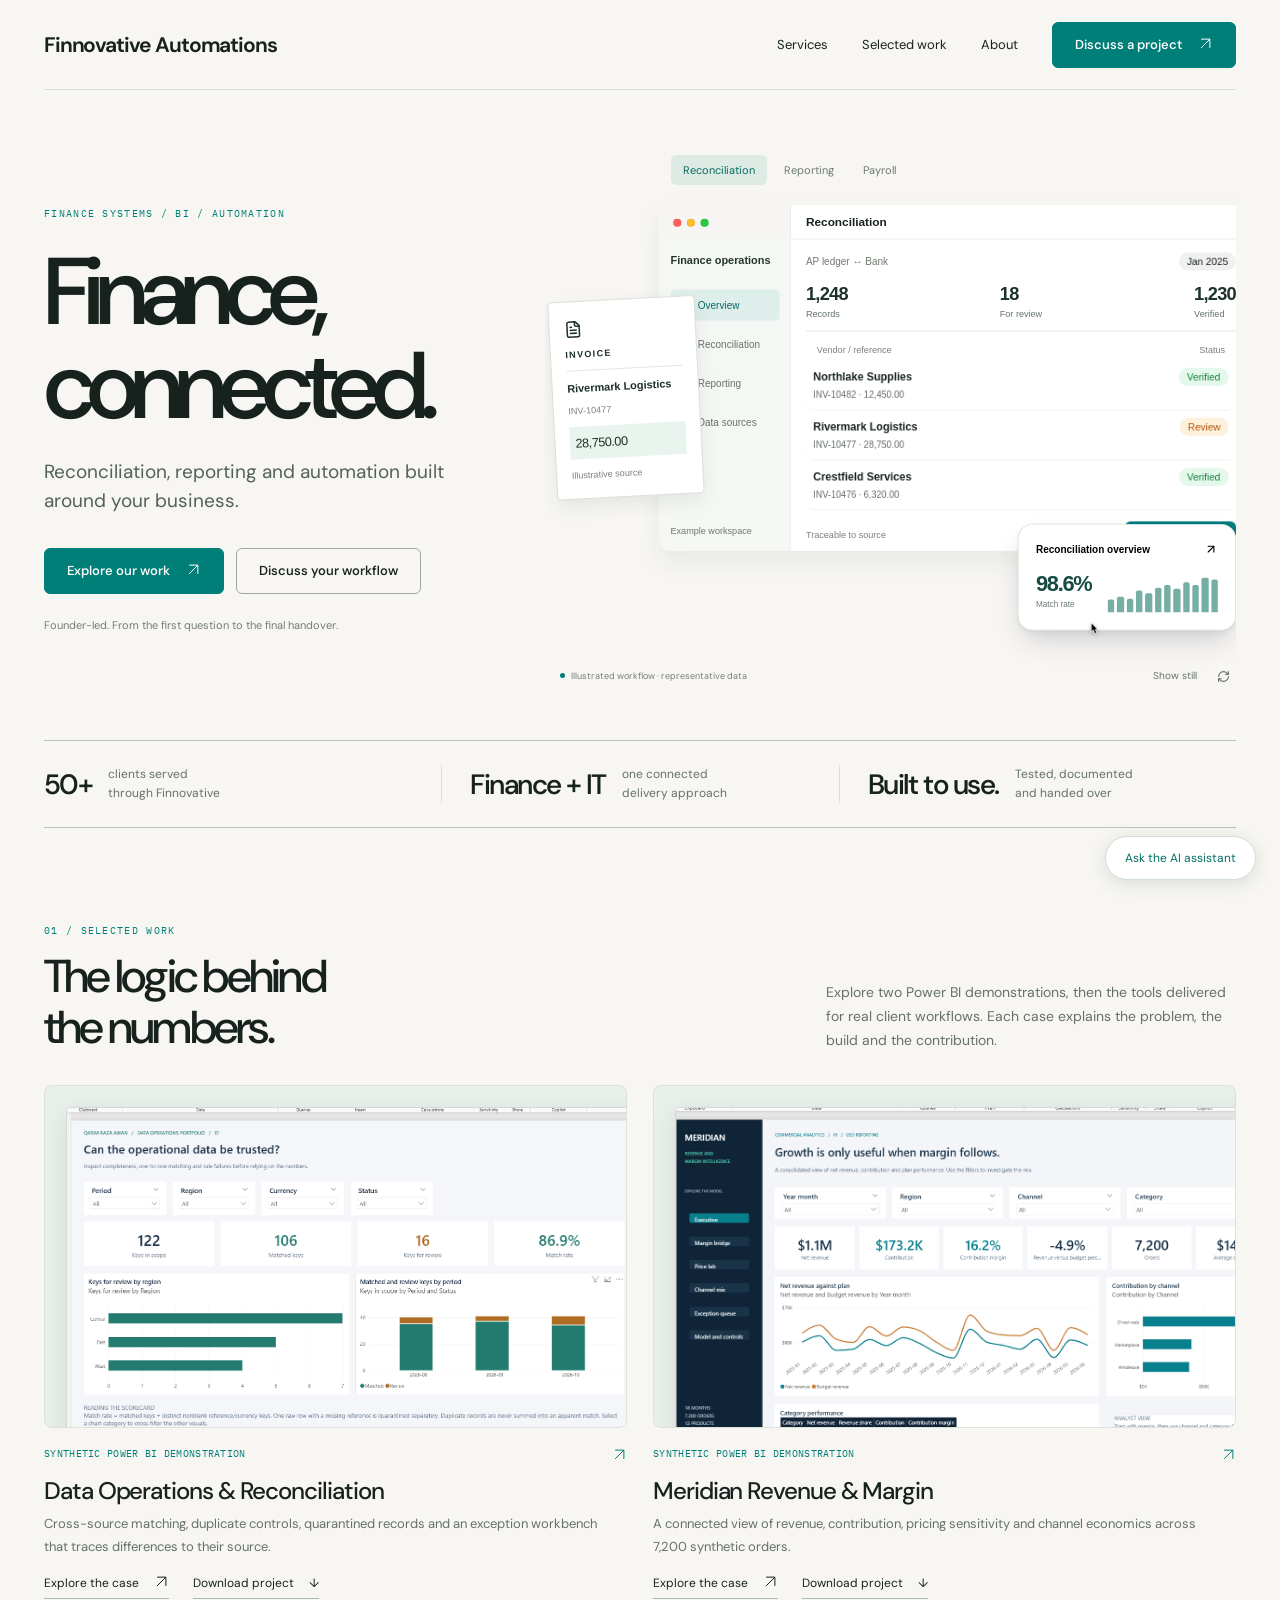
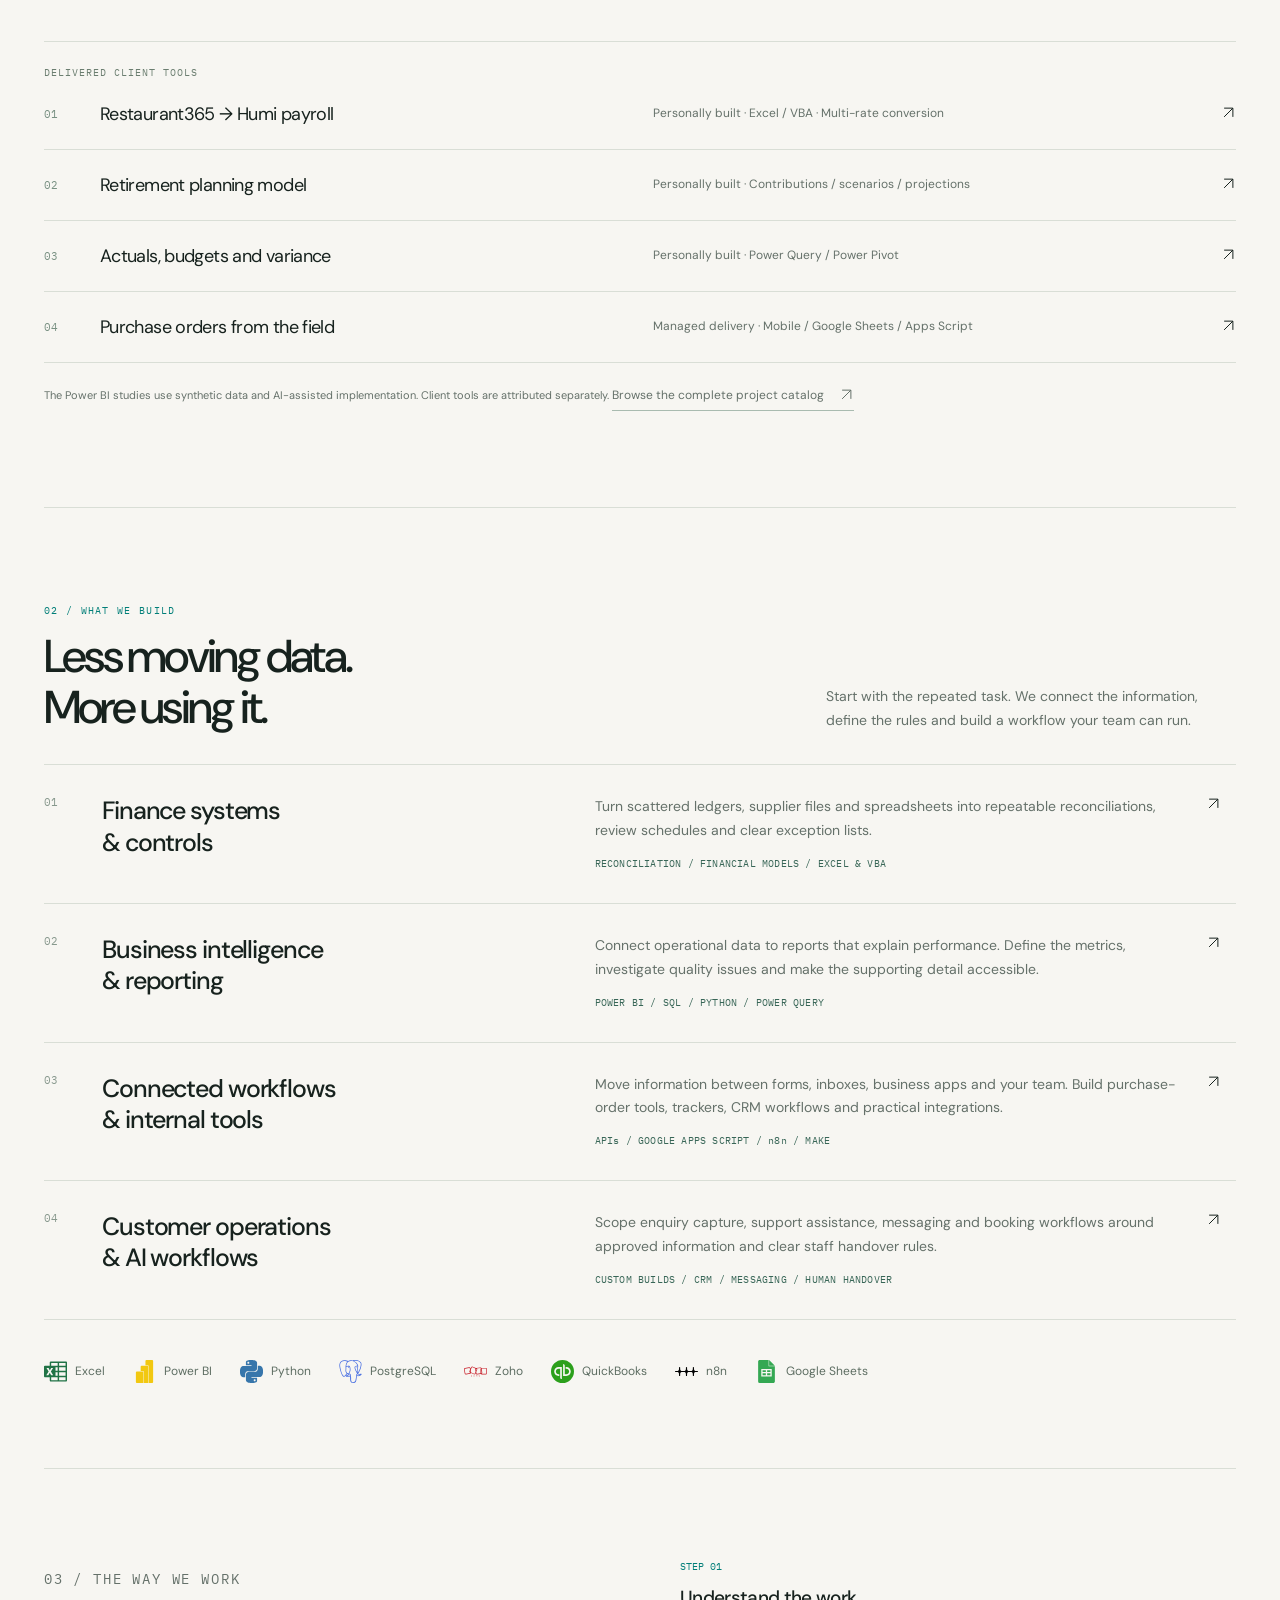
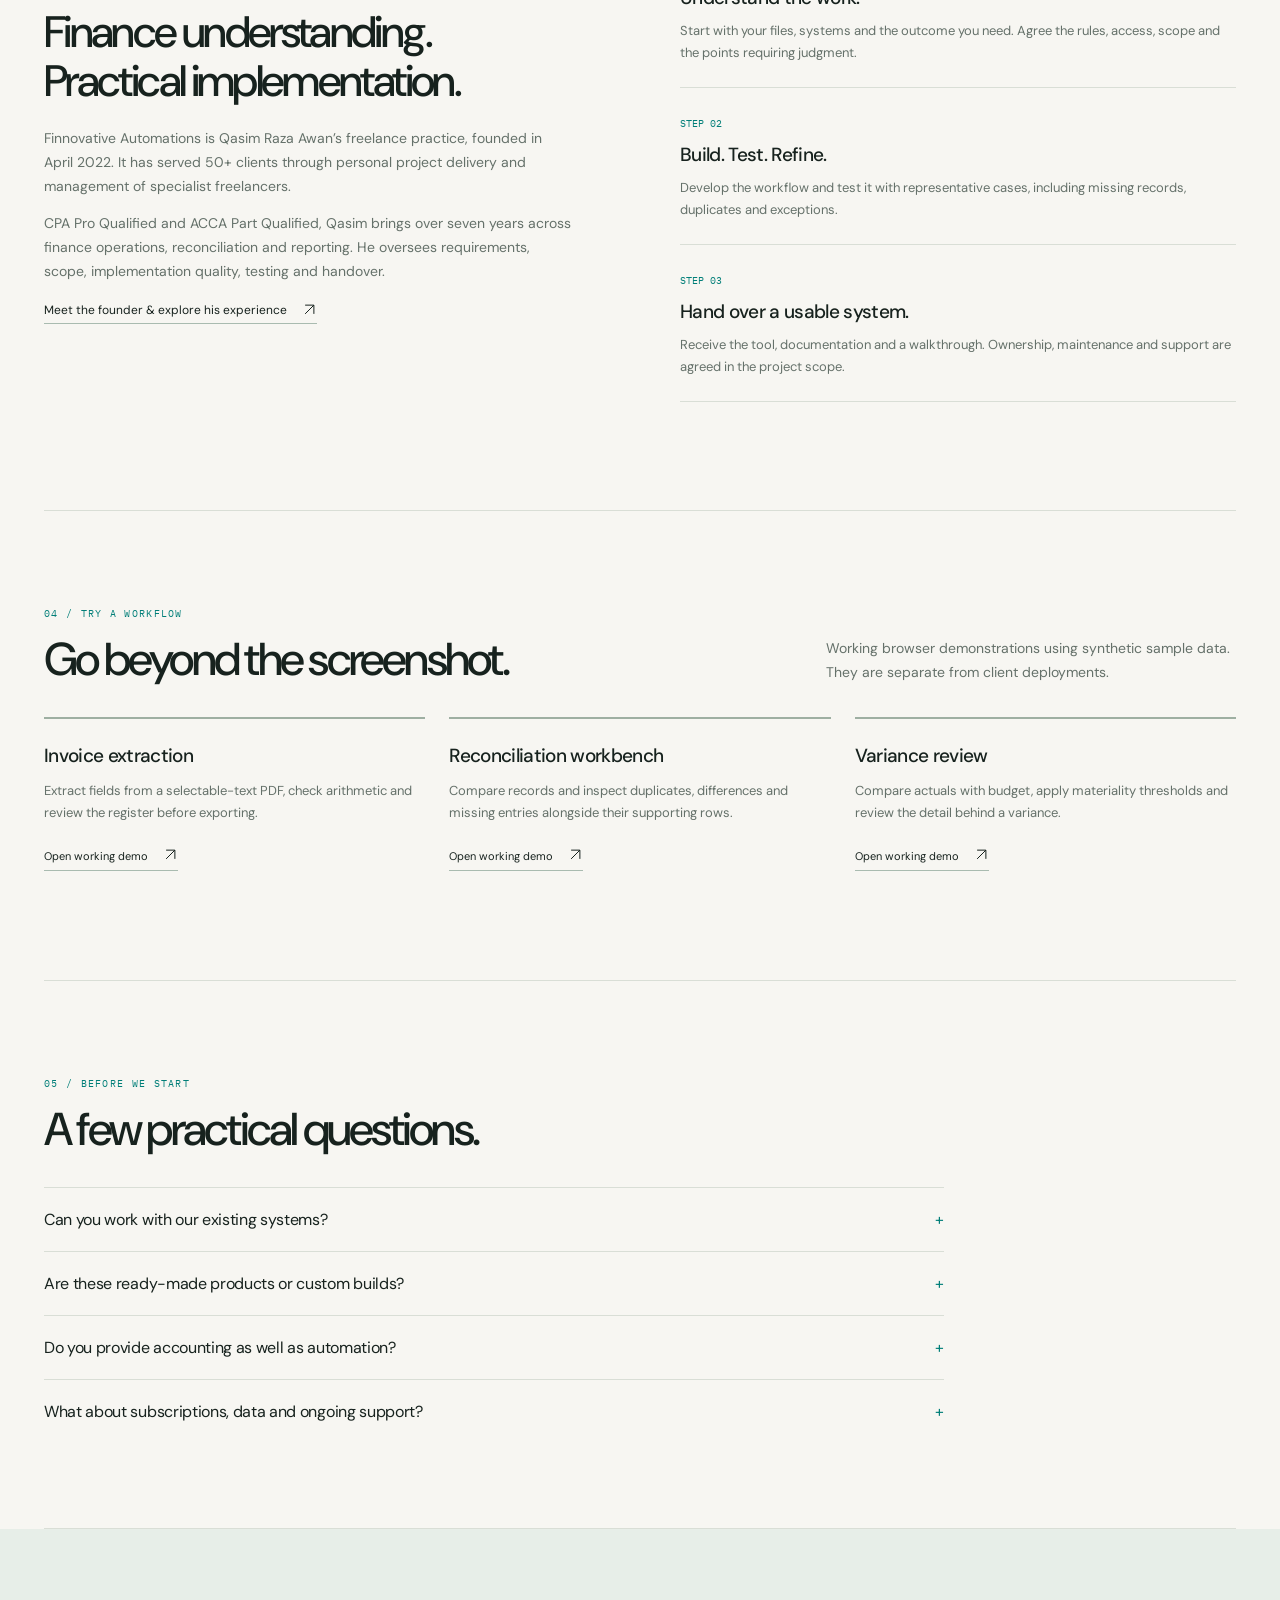
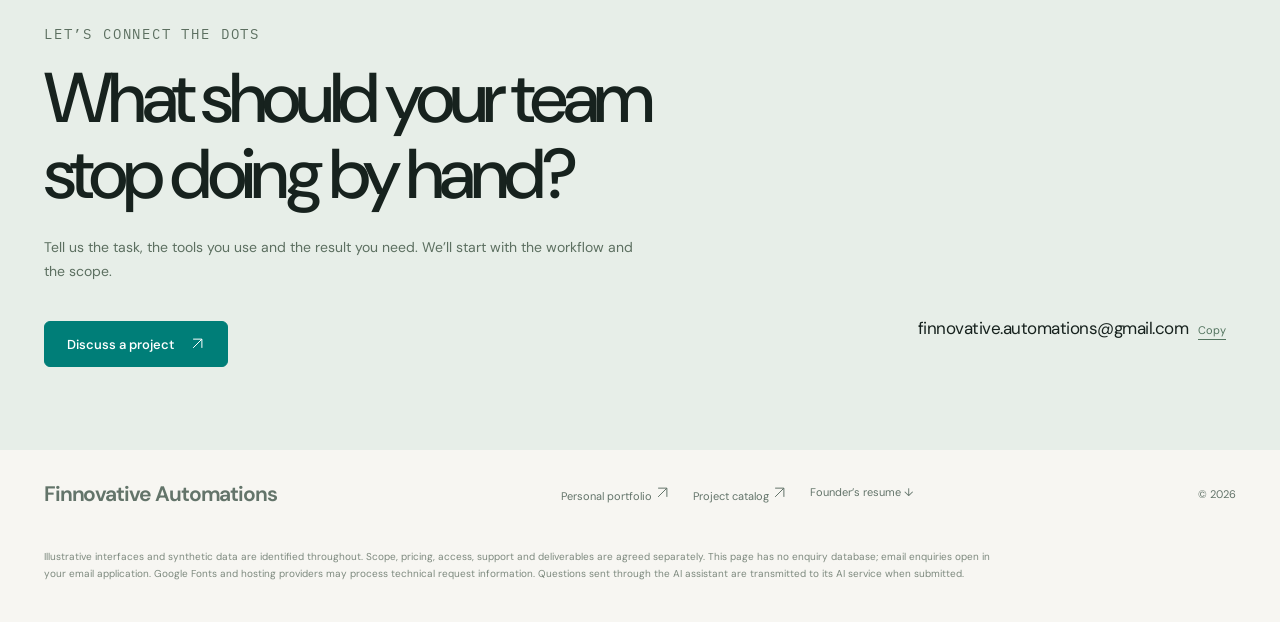
==== commit fb6609ba: "Redesign Finnovative in Precision Studio style with Anime.js and Stageshow workflows" ====
--- a/finnovative/index.html
+++ b/finnovative/index.html
@@ -1,2 +1,6 @@
 <!doctype html>
-<html lang="en" data-brand="company" class="dock-collapsed"><head><meta charset="utf-8"><meta name="viewport" content="width=device-width,initial-scale=1"><meta name="theme-color" content="#080c14"><title>Finnovative Automations | AI Agents, Finance Systems &amp; Automation</title><meta name="description" content="Voice booking agents, WhatsApp, CRM workflows, finance systems, reconciliation and reporting."><link rel="preconnect" href="https://fonts.googleapis.com"><link rel="preconnect" href="https://fonts.gstatic.com" crossorigin><link href="https://fonts.googleapis.com/css2?family=Plus+Jakarta+Sans:wght@400;500;600;700&amp;family=JetBrains+Mono:wght@400;500&amp;display=swap" rel="stylesheet"><script>try{const b=document.documentElement.dataset.brand;const t=localStorage.getItem('qaf-theme-'+b)||(b==='personal'?'light':'dark');document.documentElement.classList.toggle('light-mode',t==='light');}catch{document.documentElement.classList.toggle('light-mode',document.documentElement.dataset.brand==='personal');}</script><link rel="stylesheet" href="../modern.css?v=20261107-final"><link rel="stylesheet" href="../studio.css?v=20261109"><link rel="stylesheet" href="../career-update.css?v=20261113"><link rel="stylesheet" href="../editorial.css?v=20261113"></head><body class="command-site company-command"><div class="scroll-progress" aria-hidden="true"><i></i></div><a class="skip" href="#main">Skip to content</a><aside class="side-dock"><a class="dock-brand logo-dock" href="#top" aria-label="Finnovative home"><span class="logo-emblem"><img src="logo.png" width="140" height="113" alt=""></span></a><nav aria-label="Section navigation"><a href="#it-services" title="IT &amp; AI" aria-label="IT &amp; AI"><svg viewBox="0 0 24 24" aria-hidden="true"><path d="M4 6h16v12H4z M8 3v3m8-3v3M8 18v3m8-3v3M8 10l3 2-3 2m5 0h3"></path></svg><span>IT &amp; AI</span></a><a href="#finance-services" title="Finance" aria-label="Finance"><svg viewBox="0 0 24 24" aria-hidden="true"><path d="M4 7c0-4 16-4 16 0s-16 4-16 0zm0 0v10c0 4 16 4 16 0V7M4 12c0 4 16 4 16 0"></path></svg><span>Finance</span></a><a href="#process" title="Our process" aria-label="Our process"><svg viewBox="0 0 24 24" aria-hidden="true"><path d="M4 5h6v5H4zM14 14h6v5h-6zM10 7h7v7M4 16h6"></path></svg><span>Our process</span></a><a href="#demonstrations" title="Examples" aria-label="Examples"><svg viewBox="0 0 24 24" aria-hidden="true"><path d="M3 4h18v15H3zM7 15v-4m5 4V8m5 7v-6"></path></svg><span>Examples</span></a><a href="#faq" title="Questions" aria-label="Questions"><svg viewBox="0 0 24 24" aria-hidden="true"><path d="M9 8a3 3 0 1 1 5 2c-2 1-2 2-2 4m0 3v1M3 3h18v18H3z"></path></svg><span>Questions</span></a></nav><a class="dock-contact" href="#contact">Let’s talk ↗</a></aside><div class="site-shell"><header class="topbar"><a class="brand" href="#top"><span class="logo-emblem"><img src="logo.png" width="140" height="113" alt="Finnovative mark"></span><span>Finnovative<small>Automations</small></span></a><button class="nav-toggle" id="menu" aria-controls="navigation" aria-expanded="false" aria-label="Open navigation" type="button">Menu</button><nav id="navigation" aria-label="Main navigation"><a href="#services">Services</a><a href="#client-work">Client work</a><a href="#process">Our process</a><a href="#faq">Questions</a></nav><a class="button" href="#contact">Discuss your project ↗</a><div class="header-tools"><button type="button" id="search-open" aria-label="Search this website" aria-haspopup="dialog"><svg viewBox="0 0 24 24" aria-hidden="true"><circle cx="10" cy="10" r="6"></circle><path d="m15 15 5 5"></path></svg></button><button type="button" id="theme-toggle" aria-label="Switch to light mode" aria-pressed="false"><svg viewBox="0 0 24 24" aria-hidden="true"><circle cx="12" cy="12" r="4"></circle><path d="M12 1v3m0 16v3M1 12h3m16 0h3M4 4l2 2m12 12 2 2M4 20l2-2M18 6l2-2"></path></svg></button></div></header><main id="main"><section class="command-hero" id="top"><div class="hero-copy"><p class="eyebrow">FINNOVATIVE AUTOMATIONS / CONNECTED BUSINESS SYSTEMS</p><h1>Your team has better things to do.</h1><p>We build finance tools, reporting systems and connected IT workflows—so your team spends less time moving information and more time using it.</p><div class="actions"><a class="button" href="#contact">Discuss your project ↗</a><a class="button secondary" href="#demos">Try the working demos →</a></div><p class="hero-note">50+ clients served · Founder-led delivery · Finance &amp; IT</p></div><div class="command-workspace" data-workspace="company"><div class="workspace-head">A WORKFLOW, NOT ANOTHER MANUAL TASK</div><div class="scene-tabs" role="tablist" aria-label="Workflow example"><button type="button" id="scene-customer" role="tab" data-scene="customer" aria-selected="true" aria-controls="hero-workflow">Customer operations</button><button type="button" id="scene-finance" role="tab" data-scene="finance" aria-selected="false" aria-controls="hero-workflow" tabindex="-1">Finance systems</button></div><div class="mesh-viewport reference-viewport" data-scene-view="" id="hero-workflow" role="tabpanel" aria-labelledby="scene-customer">Call or message → availability check → booking and team handover</div></div></section><section class="career-delivery container" aria-label="Our delivery model"><div><strong>50+</strong><span>clients served</span></div><p>Founded by Qasim Raza Awan in April 2022. Qasim builds solutions personally and manages freelancers across finance and IT engagements, overseeing scope, quality, testing and handover.</p><a href="../projects/">Explore completed projects ↗</a></section><section class="service-section section container" id="services"><div class="section-heading"><p class="eyebrow">CHOOSE THE WORK YOU WANT HANDLED</p><h2>Customer operations. Finance systems.</h2><p>Start with the problem your team repeats. We scope the workflow, connect the tools and define when a person takes over.</p></div><div class="service-paths"><a class="service-path" href="#it-services" data-route="customer" data-domain="customer"><span class="eyebrow">01 / CUSTOMER OPERATIONS</span><h3>Turn enquiries into next steps.</h3><p>Answer calls and messages, capture leads and keep bookings moving.</p><span>Explore customer operations ↗</span></a><a class="service-path finance-path" href="#finance-services" data-route="finance" data-domain="finance"><span class="eyebrow">02 / FINANCE SYSTEMS</span><h3>Explain balances. Cut preparation.</h3><p>Reconcile source records, automate reporting and build reviewable financial models.</p><span>Explore finance systems ↗</span></a></div><div class="architecture-strip" aria-label="How a connected workflow is structured"><span><b>01</b> Your channels<small>Calls · WhatsApp · Forms</small></span><i aria-hidden="true">→</i><span><b>02</b> Agreed rules<small>Validate · Route · Escalate</small></span><i aria-hidden="true">→</i><span><b>03</b> Connected tools<small>Calendar · CRM · Finance</small></span><i aria-hidden="true">→</i><span><b>04</b> Reviewable outputs<small>Records · Exceptions · Reports</small></span></div><section class="service-group" id="it-services"><div class="group-heading"><h3>Customer operations</h3><p>Voice, messaging and CRM workflows with clear staff handover rules.</p></div><div class="capability-list"><details class="capability" data-service-number="01"><summary data-service-number="01">Customer support agents</summary><p>Answer routine questions using your approved business information. Capture the details of a request and pass it to a person when needed.</p><ul><li>Website chat and FAQ assistance</li><li>Support request capture and routing</li><li>Conversation summaries and staff handover</li></ul><a class="offer-link" href="#contact" data-interest="Customer support agent">Discuss this build <span aria-hidden="true">↗</span></a></details><details class="capability" data-service-number="02"><summary data-service-number="02">WhatsApp bots</summary><p>Handle common enquiries, collect customer details and guide people toward a booking or the right member of your team.</p><ul><li>Enquiry and lead capture</li><li>Appointment requests and reminders</li><li>Customer updates and team handover</li></ul><a class="offer-link" href="#contact" data-interest="WhatsApp bot">Discuss this build <span aria-hidden="true">↗</span></a></details><details class="capability" data-service-number="03"><summary data-service-number="03">AI calling &amp; booking agents</summary><p>Answer incoming calls, handle common questions and book appointments against your connected calendar. Collect the details your team needs before handing over.</p><ul><li>Incoming call answering and enquiry capture</li><li>Availability checks, bookings and confirmations</li><li>Call summaries, CRM updates and staff transfer</li></ul><a class="offer-link" href="#contact" data-interest="Voice calling and booking agent">Discuss this build <span aria-hidden="true">↗</span></a></details><details class="capability" data-service-number="04"><summary data-service-number="04">CRM and lead automation</summary><p>Keep enquiries from getting lost between forms, inboxes and spreadsheets. Give each lead a record, an owner and a next action.</p><ul><li>Form and inbox to CRM connections</li><li>Lead assignment and status updates</li><li>Follow up tasks and notifications</li></ul><a class="offer-link" href="#contact" data-interest="CRM and lead automation">Discuss this build <span aria-hidden="true">↗</span></a></details><details class="capability" data-service-number="05"><summary data-service-number="05">Booking and enquiry assistants</summary><p>Ask the questions your team repeats, collect the answers and help customers take the next step.</p><ul><li>Service enquiry and qualification flows</li><li>Calendar and booking connections</li><li>Booking confirmations and request summaries</li></ul><a class="offer-link" href="#contact" data-interest="Booking or sales assistant">Discuss this build <span aria-hidden="true">↗</span></a></details><details class="capability" data-service-number="06"><summary data-service-number="06">Internal apps and portals</summary><p>Replace scattered files with a small tool built around the task. Keep the fields, views and actions your team actually needs.</p><ul><li>Customer portals and simple CRM apps</li><li>Quote, order and approval tools</li><li>Task trackers and admin dashboards</li></ul><a class="offer-link" href="#contact" data-interest="Internal app or customer portal">Discuss this build <span aria-hidden="true">↗</span></a></details></div></section><section class="service-group" id="finance-services"><div class="group-heading"><h3>Finance systems &amp; reporting</h3><p>Reconciliation, reporting and implementation support grounded in accounting controls.</p></div><div class="capability-list"><details class="capability" data-service-number="01"><summary data-service-number="01">Reconciliation &amp; financial controls</summary><p>Match records across ledgers, supplier statements, bank files and operational systems. Give your team a clear exception list and an explainable balance.</p><ul><li>Supplier, bank and control account reconciliation</li><li>GRNI / SRNI and accrual investigations</li><li>Duplicate, missing invoice and variance checks</li></ul><a class="offer-link" href="#contact" data-interest="Reconciliation and financial controls">Discuss this build <span aria-hidden="true">↗</span></a></details><details class="capability" data-service-number="02"><summary data-service-number="02">Finance systems &amp; integrations</summary><p>Connect finance and operational data so the same records do not need to be entered into several systems. Support implementation with practical mappings and checks.</p><ul><li>Finance system setup and implementation support</li><li>Data migration, mapping and validation</li><li>ERP, accounting and operational data connections</li></ul><a class="offer-link" href="#contact" data-interest="Finance systems and integrations">Discuss this build <span aria-hidden="true">↗</span></a></details><details class="capability" data-service-number="03"><summary data-service-number="03">SQL &amp; Python automation</summary><p>Turn recurring data pulls and manual checks into repeatable processes. Bring SQL queries, APIs and spreadsheet sources into a consistent reporting flow.</p><ul><li>SQL reporting and multi source data pipelines</li><li>Python reconciliation and validation routines</li><li>Scheduled exception reports and email alerts</li></ul><a class="offer-link" href="#contact" data-interest="SQL and Python automation">Discuss this build <span aria-hidden="true">↗</span></a></details><details class="capability" data-service-number="04"><summary data-service-number="04">Power BI dashboards &amp; reporting</summary><p>Make the numbers easier to review, from revenue and costs to receivables and operational exceptions. Connect the report to the data behind it.</p><ul><li>Power Query data preparation and DAX measures</li><li>Revenue, cost and receivables dashboards</li><li>Budget versus actual and exception reporting</li></ul><a class="offer-link" href="#contact" data-interest="Power BI dashboards and reporting">Discuss this build <span aria-hidden="true">↗</span></a></details><details class="capability" data-service-number="05"><summary data-service-number="05">Excel, VBA &amp; Google Sheets</summary><p>Keep the flexibility of spreadsheets while removing repeated preparation, posting and consolidation work.</p><ul><li>VBA tools, Power Query and automated consolidation</li><li>Journal imports, reversals and bank file transformations</li><li>Google Apps Script forms, approvals and notifications</li></ul><a class="offer-link" href="#contact" data-interest="Excel VBA and Google Sheets automation">Discuss this build <span aria-hidden="true">↗</span></a></details><details class="capability" data-service-number="06"><summary data-service-number="06">Financial models &amp; management reporting</summary><p>Build models and reporting packs that make assumptions, scenarios and movements visible. Reuse the process when the next period arrives.</p><ul><li>Budgets, forecasts and scenario models</li><li>P&amp;L, balance sheet and cash flow reporting</li><li>Recurring management packs and variance analysis</li></ul><a class="offer-link" href="#contact" data-interest="Financial modelling and management reporting">Discuss this build <span aria-hidden="true">↗</span></a></details></div></section></section><section class="section container career-client-work" id="client-work"><div class="section-heading"><p class="eyebrow">COMPLETED CLIENT WORK</p><h2>Practical tools.<br>Real delivery.</h2><p>A selection of finance and operational projects delivered through Finnovative. The full catalog also identifies work managed through freelancers.</p></div><div class="career-client-grid"><article class="career-client-card"><a href="../projects/#payroll"><img src="../project-media/editorial/payroll.png" alt="Anonymized Restaurant365 → Humi payroll processor project view" loading="lazy" width="640" height="360"></a><p class="eyebrow">FINNOVATIVE · Built personally</p><h3>Restaurant365 → Humi payroll processor</h3><p>Employee identity, ordered pay rates and multi-job hours mapped into the Humi template in one run.</p><a href="../projects/#payroll">View project &amp; walkthrough ↗</a></article><article class="career-client-card"><a href="../projects/#retirement"><img src="../project-media/editorial/retirement.png" alt="Anonymized Retirement planning model project view" loading="lazy" width="640" height="360"></a><p class="eyebrow">FINNOVATIVE · Built personally</p><h3>Retirement planning model</h3><p>Work back from retirement income and estate goals to the contributions required.</p><a href="../projects/#retirement">View project &amp; walkthrough ↗</a></article><article class="career-client-card"><a href="../projects/#wealth-transfer"><img src="../project-media/editorial/wealth-transfer.png" alt="Anonymized Wealth transfer tracker project view" loading="lazy" width="640" height="360"></a><p class="eyebrow">FINNOVATIVE · Built personally</p><h3>Wealth transfer tracker</h3><p>Prioritize inbound wires using advisor ownership and business-day ageing.</p><a href="../projects/#wealth-transfer">View project &amp; walkthrough ↗</a></article><article class="career-client-card"><a href="../projects/#profit-loss"><img src="../project-media/editorial/profit-loss.png" alt="Anonymized P&amp;L budget versus actual dashboard project view" loading="lazy" width="640" height="360"></a><p class="eyebrow">FINNOVATIVE · Built personally</p><h3>P&amp;L budget versus actual dashboard</h3><p>Connect sales, cost movements and margins to monthly and year-to-date budget performance.</p><a href="../projects/#profit-loss">View project &amp; walkthrough ↗</a></article><article class="career-client-card"><a href="../projects/#data-cleaning"><img src="../project-media/editorial/data-cleaning.png" alt="Anonymized One-click contact cleaning project view" loading="lazy" width="640" height="360"></a><p class="eyebrow">FINNOVATIVE · Built personally</p><h3>One-click contact cleaning</h3><p>Cleaned, exportable contact files produced through a repeatable process.</p><a href="../projects/#data-cleaning">View project &amp; walkthrough ↗</a></article><article class="career-client-card"><a href="../projects/#executive-agenda"><img src="../project-media/editorial/executive-agenda.png" alt="Anonymized Executive agenda and weekly rollover project view" loading="lazy" width="640" height="360"></a><p class="eyebrow">FINNOVATIVE · Built personally</p><h3>Executive agenda and weekly rollover</h3><p>Carry unfinished actions into the next meeting while resetting discussion controls.</p><a href="../projects/#executive-agenda">View project &amp; walkthrough ↗</a></article></div><p class="career-catalog-link"><a class="button secondary" href="../projects/">View all client projects ↗</a></p></section><section class="demo-suite section" id="demonstrations"><p class="eyebrow">TRY THE WORKFLOWS</p><h2>See what happens<br>after the trigger.</h2><section class="workflow-section container" id="workflow"><div class="workflow-intro"><p class="eyebrow">Customer workflows</p><h2>From enquiry<br>to action.</h2><p>Choose an example to see the conversation and the work that could happen behind it: capture the enquiry, update the record and route the next action.</p><p class="preview-notice">Interactive scripted example. Production builds connect to your approved information and systems.</p></div><div class="workflow-visual agent-preview"><div class="visual-topline"><span>Enquiry to action</span><span class="sample-badge">Scripted preview</span></div><div class="workflow-tabs" role="tablist" aria-label="Explore sample agent workflows"><button role="tab" aria-selected="true" aria-controls="workflow-panel" id="tab-support" data-scenario="support" type="button">Support</button><button role="tab" aria-selected="false" aria-controls="workflow-panel" id="tab-whatsapp" data-scenario="whatsapp" tabindex="-1" type="button">WhatsApp</button><button role="tab" aria-selected="false" aria-controls="workflow-panel" id="tab-crm" data-scenario="crm" tabindex="-1" type="button">CRM</button><button role="tab" aria-selected="false" aria-controls="workflow-panel" id="tab-calls" data-scenario="calls" tabindex="-1" type="button">Calls</button></div><div class="work-panel" id="workflow-panel" role="tabpanel" aria-labelledby="tab-support"><div class="document-header"><span class="file-icon" aria-hidden="true">↳</span><div><strong id="preview-title">Customer support agent</strong><small id="preview-subtitle">Routine questions, with a clear route to your team</small></div></div><div class="conversation"><div class="chat-line customer"><span>Sample customer</span><p id="customer-message">Can I speak to someone about a damaged delivery?</p></div><div class="chat-line assistant"><span>Example response</span><p id="assistant-message">I can collect the details for the support team. What is your order reference, and what arrived damaged?</p></div></div><div class="automation-action"><span>Behind the conversation</span><strong id="action-title">Create a support request</strong><p id="action-description">Save the order reference and issue, then assign the request to a person for review.</p></div></div><a class="preview-enquiry" href="#contact" data-interest="Customer support agent">Discuss a build like this ↗</a></div></section><section class="section demo-section container" id="demos"><div class="section-heading"><p class="eyebrow">FINANCE TOOL DEMONSTRATIONS</p><h2>Try the tools<br>already built.</h2><p>Browser demonstrations for document extraction, matching and variance review, using synthetic sample data. These examples are separate from the completed client work above.</p></div><div class="demo-grid"><article class="demo-card"><div class="demo-icon" aria-hidden="true">↳</div><span class="service-number">Document processing</span><h3>Invoice extraction</h3><p>Extract fields from a selectable text PDF, check the totals and correct the register before export.</p><a href="../products/?app=invoice">Open invoice demo <span aria-hidden="true">↗</span></a></article><article class="demo-card"><div class="demo-icon" aria-hidden="true">⇄</div><span class="service-number">Financial controls</span><h3>Reconciliation</h3><p>Compare ledger and supplier files. Keep duplicates, differences and missing records visible for review.</p><a href="../products/?app=reconciliation">Open reconciliation demo <span aria-hidden="true">↗</span></a></article><article class="demo-card"><div class="demo-icon" aria-hidden="true">▥</div><span class="service-number">Performance reporting</span><h3>Variance review</h3><p>Compare budget and actuals, apply materiality thresholds and trace results back to source rows.</p><a href="../products/?app=variance">Open variance demo <span aria-hidden="true">↗</span></a></article></div></section></section><section class="section process-section container" id="process"><aside class="founder-note"><span class="eyebrow">BUILT WITH FINANCE EXPERIENCE</span><p>Finnovative Automations is Qasim Raza Awan’s freelance business, serving 50+ clients. CPA Pro Qualified and ACCA Part Qualified, Qasim combines hands-on finance and IT work with management of freelancers selected for each project. He oversees requirements, delivery quality, testing and handover.</p><a href="../#work">See the founder’s project work ↗</a></aside><div class="section-heading"><p class="eyebrow">How we approach your project</p><h2>Start with the job<br>you want handled.</h2></div><div class="process-grid"><article><span>01</span><h3>Show us the work.</h3><p>Show us the questions, tasks and follow ups your team repeats. We map the required information, systems and points that need a person.</p></article><article><span>02</span><h3>Build and check it.</h3><p>Agree the scope, configure the workflow and test it with realistic examples. Check the answers, record updates and handovers before it is used with customers.</p></article><article><span>03</span><h3>Put it to work.</h3><p>Receive the build, documentation and a walkthrough of how to update it, review its activity and take over when needed.</p></article></div><p class="process-note">The proposed scope is agreed before development begins.</p><div class="integration-details" id="automation-hub"><h3 class="integration-title">Tools we can connect around your process.</h3><div class="software-deck" aria-label="Software and integration examples"><span><img src="../brand-assets/excel.svg" alt="" width="28" height="28" loading="lazy"><b>Excel</b></span><span><img src="../brand-assets/python.svg" alt="" width="28" height="28" loading="lazy"><b>Python</b></span><span><img src="../brand-assets/powerbi.svg" alt="" width="28" height="28" loading="lazy"><b>Power BI</b></span><span><img src="../brand-assets/quickbooks.svg" alt="" width="28" height="28" loading="lazy"><b>QuickBooks</b></span><span><img src="../brand-assets/zapier.svg" alt="" width="28" height="28" loading="lazy"><b>Zapier</b></span><span><img src="../brand-assets/n8n.svg" alt="" width="28" height="28" loading="lazy"><b>n8n</b></span><span><img src="../brand-assets/zoho.svg" alt="" width="28" height="28" loading="lazy"><b>Zoho</b></span><span><img src="../brand-assets/dynamics-nav.svg" alt="" width="28" height="28" loading="lazy"><b>Microsoft NAV</b></span><span><img src="../brand-assets/whatsapp.svg" alt="" width="28" height="28" loading="lazy"><b>WhatsApp</b></span><span><img src="../brand-assets/xero.svg" alt="" width="28" height="28" loading="lazy"><b>Xero</b></span><span><img src="../brand-assets/notion.svg" alt="" width="28" height="28" loading="lazy"><b>Notion</b></span><span><img src="../brand-assets/sheets.svg" alt="" width="28" height="28" loading="lazy"><b>Sheets</b></span><span><img src="../brand-assets/postgresql.svg" alt="" width="28" height="28" loading="lazy"><b>PostgreSQL</b></span></div></div></section><section class="section faq-section container" id="faq"><div class="section-heading"><p class="eyebrow">Before you start</p><h2>A few practical questions.</h2></div><div class="faq-list"><details><summary>Are these ready made agents or custom builds?</summary><p>The services on this page are custom builds. The conversation preview is scripted, and the linked finance tools are working browser demonstrations. A production agent is scoped and configured for your business.</p></details><details><summary>What can a customer support or WhatsApp bot do?</summary><p>A build can cover routine questions, enquiry capture, booking requests, updates and routing to your team. The exact channels, information sources and actions are agreed during scoping.</p></details><details><summary>Can a voice agent answer calls and book appointments?</summary><p>Yes, this can be scoped as an incoming call workflow with a voice and telephony provider, your business information and a connected booking calendar. It can check available slots, collect contact details, create a booking and send a summary. Transfer rules, permissions, provider costs and booking checks are agreed and tested before launch.</p></details><details><summary>Do you also handle finance automation and systems?</summary><p>Yes. Finance work includes reconciliations, accrual and control account reviews, SQL and Python pipelines, Power BI reporting, Excel and VBA tools, financial models and finance system implementation support. The linked portfolio shows the actual project work.</p></details><details><summary>Can it connect to our CRM, calendar or existing tools?</summary><p>We first check what the systems support and what access is available. The proposed scope identifies the integrations, account requirements and any limits before development starts.</p></details><details><summary>Will we need separate subscriptions or usage credits?</summary><p>Possibly. Hosting, messaging, AI model usage or third party platforms may have their own charges. These are identified separately from the build fee before you proceed.</p></details><details><summary>Can a person take over the conversation?</summary><p>Staff handover and exception routing can be included in the agreed scope. We define when the workflow should collect details, stop an automated action or pass a request to your team.</p></details><details><summary>How much will it cost, and what happens after delivery?</summary><p>Price depends on the scope, integrations and support required. Deliverables, handover, documentation, account ownership and ongoing maintenance are agreed in the project proposal.</p></details></div></section><section class="contact-section" id="contact"><p class="eyebrow">TELL US ABOUT THE REPEATED WORK</p><h2>What would you like your team to stop doing by hand?</h2><p>Send the task, the tools you use and the result you need. We’ll use that to discuss scope, integrations and handover.</p><div class="actions"><a class="button" href="mailto:finnovative.automations@gmail.com?subject=Automation%20project%20enquiry">Email your project brief ↗</a><button class="button secondary" type="button" data-copy-email="finnovative.automations@gmail.com">Copy email address</button></div><a class="email-text" href="mailto:finnovative.automations@gmail.com">finnovative.automations@gmail.com</a><p class="copy-status" role="status" aria-live="polite"></p></section></main><footer class="command-footer"><div><a class="footer-brand" href="#top">Finnovative Automations</a><p>Finance expertise. Connected automation.</p></div><div><strong>Explore</strong><a href="#services">Services</a><a href="#demos">Working demos</a><a href="#finance-services">Finance systems</a></div><div><strong>Connect</strong><a href="mailto:finnovative.automations@gmail.com">finnovative.automations@gmail.com</a><a href="../">Personal portfolio ↗</a><a href="#contact">Discuss a project</a></div><div><strong>Information</strong><a href="#faq">Questions</a><span>© <span id="year">2026</span></span><span>Illustrative data labelled throughout</span></div></footer><div class="footer-notices"><details id="privacy"><summary>Privacy information</summary><p>This page has no enquiry database. Email enquiries are sent through your own email application. Linked demos explain their handling of files. Fonts are requested from Google Fonts; hosting and font providers may process technical request information.</p></details><details id="project-terms"><summary>Project terms</summary><p>This website describes services and demonstrations. Project scope, pricing, access requirements, deliverables and support are agreed separately before work begins. Demo data is fictional and is not a promise of the results of a particular project.</p></details></div></div><dialog id="site-search" aria-labelledby="search-title"><div class="search-head"><h2 id="search-title">Find a service or project</h2><button type="button" id="search-close" aria-label="Close search">×</button></div><label for="search-query">Search this page</label><input id="search-query" type="search" autocomplete="off" placeholder="Try reconciliation, voice or Power BI"><div id="search-results" aria-live="polite"></div><p>Ctrl / ⌘ K to search · Esc to close</p></dialog><a class="floating-contact" href="#contact" aria-label="Discuss a project" hidden="">Let’s talk <span>↗</span></a><button class="back-top" type="button" aria-label="Back to top" hidden>↑</button><script defer src="../command-center.js?v=20261107-final"></script><script type="module" src="../command-workspace.js?v=20261109-studio"></script><script defer src="app.js?v=20261107-final"></script><script src="../portfolio-assistant.js?v=20261113" defer></script></body></html>+<html lang="en" data-brand="company"><head><meta charset="utf-8"><meta name="viewport" content="width=device-width,initial-scale=1"><meta name="theme-color" content="#f7f6f2"><title>Finnovative Automations | Finance, connected.</title><meta name="description" content="Finance systems, Power BI reporting and business automation. Founder-led delivery across reconciliation, Excel, SQL, Python and connected workflows."><link rel="stylesheet" href="precision.css?v=20261115"><link rel="stylesheet" href="assets/precision-demo.css?v=20261115"></head><body><a class="skip" href="#main">Skip to content</a><header class="site-header wrap"><a class="wordmark" href="#top">Finnovative Automations</a><button class="menu-toggle" aria-expanded="false" aria-controls="site-nav">Menu</button><nav id="site-nav" class="site-nav" aria-label="Main navigation"><a href="#services">Services</a><a href="#client-work">Selected work</a><a href="#about">About</a><a class="button" href="#contact">Discuss a project <span class="arrow"><svg width="15" height="15" viewBox="0 0 24 24" fill="none" stroke="currentColor" stroke-width="1.6" aria-hidden="true"><path d="M5 19 19 5M5 5h14v14"/></svg></span></a></nav></header>
+<main id="main"><section class="hero wrap" id="top"><div class="hero-copy"><p class="eyebrow">FINANCE SYSTEMS / BI / AUTOMATION</p><h1>Finance,<br>connected.</h1><p class="intro">Reconciliation, reporting and automation built around your business.</p><div class="hero-actions"><a class="button" href="#client-work">Explore our work <span class="arrow"><svg width="15" height="15" viewBox="0 0 24 24" fill="none" stroke="currentColor" stroke-width="1.6" aria-hidden="true"><path d="M5 19 19 5M5 5h14v14"/></svg></span></a><a class="button secondary" href="#contact">Discuss your workflow</a></div><p class="hero-note">Founder-led. From the first question to the final handover.</p></div><div class="hero-art" id="precision-demo"><noscript><img src="../project-media/data-operations/overview.png" alt="Power BI reconciliation report" style="width:100%"><p>Enable JavaScript to play the illustrated walkthrough.</p></noscript></div></section>
+<div class="proof-strip wrap"><div><strong>50+</strong><small>clients served<br>through Finnovative</small></div><div><strong>Finance + IT</strong><small>one connected<br>delivery approach</small></div><div><strong>Built to use.</strong><small>Tested, documented<br>and handed over</small></div></div>
+<section class="section wrap" id="client-work"><div class="section-heading" data-reveal><div><p class="eyebrow">01 / SELECTED WORK</p><h2>The logic behind<br>the numbers.</h2></div><p>Explore two Power BI demonstrations, then the tools delivered for real client workflows. Each case explains the problem, the build and the contribution.</p></div><div class="work-grid"><article class="case-card" data-reveal><a class="case-visual" href="../projects/data-operations.html"><img src="../project-media/data-operations/overview.png" alt="Data Operations &amp; Reconciliation actual Power BI Desktop report" width="1320" height="850" loading="lazy"></a><div class="case-meta"><span>SYNTHETIC POWER BI DEMONSTRATION</span><span><svg width="15" height="15" viewBox="0 0 24 24" fill="none" stroke="currentColor" stroke-width="1.6" aria-hidden="true"><path d="M5 19 19 5M5 5h14v14"/></svg></span></div><h3><a href="../projects/data-operations.html">Data Operations &amp; Reconciliation</a></h3><p>Cross-source matching, duplicate controls, quarantined records and an exception workbench that traces differences to their source.</p><div class="case-links"><a class="text-link" href="../projects/data-operations.html">Explore the case <span><svg width="15" height="15" viewBox="0 0 24 24" fill="none" stroke="currentColor" stroke-width="1.6" aria-hidden="true"><path d="M5 19 19 5M5 5h14v14"/></svg></span></a><a class="text-link" href="../downloads/Qasim_Data_Operations_PowerBI_Project.zip" download>Download project <span>↓</span></a></div></article><article class="case-card" data-reveal><a class="case-visual" href="../projects/meridian-margin.html"><img src="../project-media/meridian/executive.png" alt="Meridian Revenue &amp; Margin actual Power BI Desktop report" width="1320" height="850" loading="lazy"></a><div class="case-meta"><span>SYNTHETIC POWER BI DEMONSTRATION</span><span><svg width="15" height="15" viewBox="0 0 24 24" fill="none" stroke="currentColor" stroke-width="1.6" aria-hidden="true"><path d="M5 19 19 5M5 5h14v14"/></svg></span></div><h3><a href="../projects/meridian-margin.html">Meridian Revenue &amp; Margin</a></h3><p>A connected view of revenue, contribution, pricing sensitivity and channel economics across 7,200 synthetic orders.</p><div class="case-links"><a class="text-link" href="../projects/meridian-margin.html">Explore the case <span><svg width="15" height="15" viewBox="0 0 24 24" fill="none" stroke="currentColor" stroke-width="1.6" aria-hidden="true"><path d="M5 19 19 5M5 5h14v14"/></svg></span></a><a class="text-link" href="../downloads/Qasim_Meridian_Revenue_Margin_PowerBI.zip" download>Download project <span>↓</span></a></div></article></div><div class="real-projects"><p class="section-subtitle">DELIVERED CLIENT TOOLS</p><a class="project-row" href="../projects/#payroll"><span class="number">01</span><span class="project-name">Restaurant365 → Humi payroll</span><p>Personally built · Excel / VBA · Multi-rate conversion</p><span class="arrow"><svg width="15" height="15" viewBox="0 0 24 24" fill="none" stroke="currentColor" stroke-width="1.6" aria-hidden="true"><path d="M5 19 19 5M5 5h14v14"/></svg></span></a><a class="project-row" href="../projects/#retirement"><span class="number">02</span><span class="project-name">Retirement planning model</span><p>Personally built · Contributions / scenarios / projections</p><span class="arrow"><svg width="15" height="15" viewBox="0 0 24 24" fill="none" stroke="currentColor" stroke-width="1.6" aria-hidden="true"><path d="M5 19 19 5M5 5h14v14"/></svg></span></a><a class="project-row" href="../projects/#profit-loss"><span class="number">03</span><span class="project-name">Actuals, budgets and variance</span><p>Personally built · Power Query / Power Pivot</p><span class="arrow"><svg width="15" height="15" viewBox="0 0 24 24" fill="none" stroke="currentColor" stroke-width="1.6" aria-hidden="true"><path d="M5 19 19 5M5 5h14v14"/></svg></span></a><a class="project-row" href="../projects/#purchase-orders"><span class="number">04</span><span class="project-name">Purchase orders from the field</span><p>Managed delivery · Mobile / Google Sheets / Apps Script</p><span class="arrow"><svg width="15" height="15" viewBox="0 0 24 24" fill="none" stroke="currentColor" stroke-width="1.6" aria-hidden="true"><path d="M5 19 19 5M5 5h14v14"/></svg></span></a></div><p style="font-size:11px;color:var(--muted);margin-top:22px">The Power BI studies use synthetic data and AI-assisted implementation. Client tools are attributed separately. <a class="text-link" href="../projects/">Browse the complete project catalog <svg width="15" height="15" viewBox="0 0 24 24" fill="none" stroke="currentColor" stroke-width="1.6" aria-hidden="true"><path d="M5 19 19 5M5 5h14v14"/></svg></a></p></section>
+<section class="section wrap" id="services"><div class="section-heading" data-reveal><div><p class="eyebrow">02 / WHAT WE BUILD</p><h2>Less moving data.<br>More using it.</h2></div><p>Start with the repeated task. We connect the information, define the rules and build a workflow your team can run.</p></div><div class="service-list"><article class="service-item" id="finance-services" data-reveal><span class="number">01</span><h3>Finance systems<br>&amp; controls</h3><div><p>Turn scattered ledgers, supplier files and spreadsheets into repeatable reconciliations, review schedules and clear exception lists.</p><div class="service-tags">RECONCILIATION / FINANCIAL MODELS / EXCEL & VBA</div></div><a class="arrow" href="mailto:finnovative.automations@gmail.com?subject=Project%20enquiry" aria-label="Enquire about finance-services"><svg width="15" height="15" viewBox="0 0 24 24" fill="none" stroke="currentColor" stroke-width="1.6" aria-hidden="true"><path d="M5 19 19 5M5 5h14v14"/></svg></a></article><article class="service-item" id="bi-services" data-reveal><span class="number">02</span><h3>Business intelligence<br>&amp; reporting</h3><div><p>Connect operational data to reports that explain performance. Define the metrics, investigate quality issues and make the supporting detail accessible.</p><div class="service-tags">POWER BI / SQL / PYTHON / POWER QUERY</div></div><a class="arrow" href="mailto:finnovative.automations@gmail.com?subject=Project%20enquiry" aria-label="Enquire about bi-services"><svg width="15" height="15" viewBox="0 0 24 24" fill="none" stroke="currentColor" stroke-width="1.6" aria-hidden="true"><path d="M5 19 19 5M5 5h14v14"/></svg></a></article><article class="service-item" id="it-services" data-reveal><span class="number">03</span><h3>Connected workflows<br>&amp; internal tools</h3><div><p>Move information between forms, inboxes, business apps and your team. Build purchase-order tools, trackers, CRM workflows and practical integrations.</p><div class="service-tags">APIs / GOOGLE APPS SCRIPT / n8n / MAKE</div></div><a class="arrow" href="mailto:finnovative.automations@gmail.com?subject=Project%20enquiry" aria-label="Enquire about it-services"><svg width="15" height="15" viewBox="0 0 24 24" fill="none" stroke="currentColor" stroke-width="1.6" aria-hidden="true"><path d="M5 19 19 5M5 5h14v14"/></svg></a></article><article class="service-item" id="customer-operations" data-reveal><span class="number">04</span><h3>Customer operations<br>&amp; AI workflows</h3><div><p>Scope enquiry capture, support assistance, messaging and booking workflows around approved information and clear staff handover rules.</p><div class="service-tags">CUSTOM BUILDS / CRM / MESSAGING / HUMAN HANDOVER</div></div><a class="arrow" href="mailto:finnovative.automations@gmail.com?subject=Project%20enquiry" aria-label="Enquire about customer-operations"><svg width="15" height="15" viewBox="0 0 24 24" fill="none" stroke="currentColor" stroke-width="1.6" aria-hidden="true"><path d="M5 19 19 5M5 5h14v14"/></svg></a></article></div><div class="software-list" aria-label="Selected tools"><span><img src="../brand-assets/excel.svg" alt="" width="23" height="23" loading="lazy">Excel</span><span><img src="../brand-assets/powerbi.svg" alt="" width="23" height="23" loading="lazy">Power BI</span><span><img src="../brand-assets/python.svg" alt="" width="23" height="23" loading="lazy">Python</span><span><img src="../brand-assets/postgresql.svg" alt="" width="23" height="23" loading="lazy">PostgreSQL</span><span><img src="../brand-assets/zoho.svg" alt="" width="23" height="23" loading="lazy">Zoho</span><span><img src="../brand-assets/quickbooks.svg" alt="" width="23" height="23" loading="lazy">QuickBooks</span><span><img src="../brand-assets/n8n.svg" alt="" width="23" height="23" loading="lazy">n8n</span><span><img src="../brand-assets/sheets.svg" alt="" width="23" height="23" loading="lazy">Google Sheets</span></div></section><section class="section wrap" id="about"><div class="about-grid"><div class="about-copy" data-reveal><p class="eyebrow">03 / THE WAY WE WORK</p><h2>Finance understanding.<br>Practical implementation.</h2><p>Finnovative Automations is Qasim Raza Awan’s freelance practice, founded in April 2022. It has served 50+ clients through personal project delivery and management of specialist freelancers.</p><p>CPA Pro Qualified and ACCA Part Qualified, Qasim brings over seven years across finance operations, reconciliation and reporting. He oversees requirements, scope, implementation quality, testing and handover.</p><a class="text-link" href="../">Meet the founder &amp; explore his experience <svg width="15" height="15" viewBox="0 0 24 24" fill="none" stroke="currentColor" stroke-width="1.6" aria-hidden="true"><path d="M5 19 19 5M5 5h14v14"/></svg></a></div><div class="process-steps" id="process"><article class="process-step" data-reveal><span>STEP 01</span><h3>Understand the work.</h3><p>Start with your files, systems and the outcome you need. Agree the rules, access, scope and the points requiring judgment.</p></article><article class="process-step" data-reveal><span>STEP 02</span><h3>Build. Test. Refine.</h3><p>Develop the workflow and test it with representative cases, including missing records, duplicates and exceptions.</p></article><article class="process-step" data-reveal><span>STEP 03</span><h3>Hand over a usable system.</h3><p>Receive the tool, documentation and a walkthrough. Ownership, maintenance and support are agreed in the project scope.</p></article></div></div></section><section class="section wrap" id="demonstrations"><div class="section-heading" data-reveal><div><p class="eyebrow">04 / TRY A WORKFLOW</p><h2>Go beyond the screenshot.</h2></div><p>Working browser demonstrations using synthetic sample data. They are separate from client deployments.</p></div><div class="demo-links" id="demos"><article class="demo-link" data-reveal><strong>Invoice extraction</strong><p>Extract fields from a selectable-text PDF, check arithmetic and review the register before exporting.</p><a class="text-link" href="../products/?app=invoice">Open working demo <span><svg width="15" height="15" viewBox="0 0 24 24" fill="none" stroke="currentColor" stroke-width="1.6" aria-hidden="true"><path d="M5 19 19 5M5 5h14v14"/></svg></span></a></article><article class="demo-link" data-reveal><strong>Reconciliation workbench</strong><p>Compare records and inspect duplicates, differences and missing entries alongside their supporting rows.</p><a class="text-link" href="../products/?app=reconciliation">Open working demo <span><svg width="15" height="15" viewBox="0 0 24 24" fill="none" stroke="currentColor" stroke-width="1.6" aria-hidden="true"><path d="M5 19 19 5M5 5h14v14"/></svg></span></a></article><article class="demo-link" data-reveal><strong>Variance review</strong><p>Compare actuals with budget, apply materiality thresholds and review the detail behind a variance.</p><a class="text-link" href="../products/?app=variance">Open working demo <span><svg width="15" height="15" viewBox="0 0 24 24" fill="none" stroke="currentColor" stroke-width="1.6" aria-hidden="true"><path d="M5 19 19 5M5 5h14v14"/></svg></span></a></article></div></section><section class="section wrap" id="faq"><div class="section-heading"><div><p class="eyebrow">05 / BEFORE WE START</p><h2>A few practical questions.</h2></div></div><div class="faq-list"><details><summary>Can you work with our existing systems?</summary><p>We first check the available exports, APIs, permissions and account requirements. The proposed scope identifies integration options and constraints before development begins.</p></details><details><summary>Are these ready-made products or custom builds?</summary><p>Client engagements are scoped around your process. The illustrated hero is a scripted demonstration; the linked Power BI projects and browser tools use synthetic sample data. They show approaches that can be adapted to an agreed business requirement.</p></details><details><summary>Do you provide accounting as well as automation?</summary><p>Our work combines finance knowledge with practical systems delivery: reconciliation, receivables workflows, journal tools, financial models, reporting and finance system implementation support. Responsibilities and deliverables are agreed for each engagement.</p></details><details><summary>What about subscriptions, data and ongoing support?</summary><p>Any required hosting, messaging, AI usage or third-party subscriptions are identified separately from the build fee. Access, ownership, data handling, documentation and maintenance are agreed in the project proposal.</p></details></div></section><section class="contact-section" id="contact"><div class="wrap"><p class="eyebrow">LET’S CONNECT THE DOTS</p><h2>What should your team<br>stop doing by hand?</h2><p>Tell us the task, the tools you use and the result you need. We’ll start with the workflow and the scope.</p><div class="contact-bottom"><a class="button" href="mailto:finnovative.automations@gmail.com?subject=Automation%20project%20enquiry">Discuss a project <span class="arrow"><svg width="15" height="15" viewBox="0 0 24 24" fill="none" stroke="currentColor" stroke-width="1.6" aria-hidden="true"><path d="M5 19 19 5M5 5h14v14"/></svg></span></a><div><a class="email-address" href="mailto:finnovative.automations@gmail.com">finnovative.automations@gmail.com</a><button class="copy-email" type="button" data-copy-email>Copy</button><p class="copy-status" role="status" data-copy-status></p></div></div></div></section></main><footer class="wrap"><div class="footer"><a class="wordmark" href="#top">Finnovative Automations</a><div class="footer-links"><a href="../">Personal portfolio <svg width="15" height="15" viewBox="0 0 24 24" fill="none" stroke="currentColor" stroke-width="1.6" aria-hidden="true"><path d="M5 19 19 5M5 5h14v14"/></svg></a><a href="../projects/">Project catalog <svg width="15" height="15" viewBox="0 0 24 24" fill="none" stroke="currentColor" stroke-width="1.6" aria-hidden="true"><path d="M5 19 19 5M5 5h14v14"/></svg></a><a href="../downloads/Qasim_Raza_Awan_Resume.pdf?v=20261115" download>Founder’s resume ↓</a></div><span>© 2026</span></div><p class="legal">Illustrative interfaces and synthetic data are identified throughout. Scope, pricing, access, support and deliverables are agreed separately. This page has no enquiry database; email enquiries open in your email application. Google Fonts and hosting providers may process technical request information. Questions sent through the AI assistant are transmitted to its AI service when submitted.</p></footer><script type="module" src="assets/precision-demo.js?v=20261115"></script><script src="../portfolio-assistant.js?v=20261113" defer></script></body></html>
--- a/finnovative/precision.css
+++ b/finnovative/precision.css
@@ -0,0 +1,5 @@
+@import url('https://fonts.googleapis.com/css2?family=DM+Sans:wght@400;450;500;550;600;650;700&family=IBM+Plex+Mono:wght@400;500&display=swap');
+:root{--paper:#f7f6f2;--ink:#17221e;--muted:#65716a;--line:#d9ded6;--teal:#007e78;--soft:#e5eeea;font-family:'DM Sans',Arial,sans-serif;color:var(--ink);background:var(--paper);font-synthesis:none;scroll-behavior:smooth;scroll-padding-top:90px}
+*{box-sizing:border-box}body{margin:0}a{color:inherit;text-decoration:none}button,input,textarea{font:inherit}button,a{-webkit-tap-highlight-color:transparent}button{cursor:pointer}a:focus-visible,button:focus-visible,summary:focus-visible{outline:2px solid var(--teal);outline-offset:5px}p{line-height:1.7}button{color:inherit}::selection{background:#b9ded1}.wrap{width:min(1440px,100% - 88px);margin-inline:auto}.eyebrow{font:10px/1.6 'IBM Plex Mono',monospace;letter-spacing:.13em;text-transform:uppercase;color:var(--teal)}.skip{position:absolute;top:-80px;background:#fff;z-index:99;padding:15px}.skip:focus{top:0}.site-header{min-height:90px;display:flex;justify-content:space-between;align-items:center;gap:30px;border-bottom:1px solid var(--line)}.wordmark{display:flex;align-items:center;gap:10px;font-size:21px;letter-spacing:-.055em;font-weight:650;white-space:nowrap}.wordmark img{width:37px;height:34px;object-fit:contain;filter:grayscale(1);mix-blend-mode:multiply}.site-nav{display:flex;align-items:center;gap:34px;font-size:13px}.site-nav>a:not(.button):hover{color:var(--teal)}.button{display:inline-flex;justify-content:center;align-items:center;gap:16px;min-height:46px;padding:12px 22px;border:1px solid var(--teal);background:var(--teal);color:white;border-radius:6px;font-size:13px;font-weight:550;transition:background .2s,transform .2s}.button:hover{background:#006e68;transform:translateY(-2px)}.button.secondary{background:transparent;color:var(--ink);border-color:#9ea8a0}.button.secondary:hover{background:#edf0e9}.arrow{font-size:19px;line-height:1}.menu-toggle{display:none;background:none;border:1px solid var(--line);padding:8px 14px;border-radius:5px}.hero{display:grid;grid-template-columns:.87fr 1.25fr;align-items:center;gap:20px;min-height:650px;padding:54px 0 42px}.hero h1{font-size:clamp(66px,7.4vw,110px);font-weight:550;letter-spacing:-.085em;line-height:.99;margin:23px 0 24px}.hero .intro{max-width:420px;font-size:19px;line-height:1.55;color:#526159}.hero-actions{display:flex;gap:12px;margin-top:32px;flex-wrap:wrap}.hero-note{font-size:11px;color:#737d73;margin-top:22px}.hero-art{min-width:0;position:relative}.scene-tabs{display:flex;gap:5px;padding-left:126px;margin-bottom:0}.scene-tabs button{border:0;background:transparent;padding:8px 12px;border-radius:5px;font-size:11px;color:#6d7a70;transition:background .2s}.scene-tabs button[aria-selected=true]{background:#deebe4;color:#076960}.scene-caption{display:flex;justify-content:space-between;align-items:center;font-size:9px;color:#737f75;gap:12px;margin-top:-2px;padding-left:15px}.scene-caption>span{display:flex;align-items:center;gap:6px}.scene-caption>div{display:flex;align-items:center;gap:8px}.scene-caption button{padding:4px 6px;background:none;border:0;color:#65736b;font-size:10px}.scene-caption button:hover{color:var(--teal)}.scene-caption svg{vertical-align:middle}.live-dot{width:5px;height:5px;background:var(--teal);border-radius:50%}.proof-strip{display:grid;grid-template-columns:1fr 1fr 1fr;border-block:1px solid #b9c3b8;padding:24px 0;margin-bottom:0;align-items:center}.proof-strip>div{padding:0 28px;border-left:1px solid var(--line);display:flex;align-items:center;gap:16px;font-size:13px}.proof-strip>div:first-child{border:0;padding-left:0}.proof-strip strong{font-size:28px;letter-spacing:-.055em;font-weight:550}.proof-strip small{color:var(--muted);font-size:12px;line-height:1.6}.section{padding:85px 0;border-bottom:1px solid var(--line)}.section-heading{display:flex;justify-content:space-between;align-items:end;gap:35px;margin-bottom:32px}.section-heading h2{font-weight:500;font-size:clamp(32px,3.6vw,51px);letter-spacing:-.06em;line-height:1.1;margin:12px 0 0}.section-heading>p{max-width:410px;font-size:14px;color:var(--muted);margin:0}.text-link{display:inline-flex;gap:15px;align-items:center;font-size:12px;padding-bottom:5px;border-bottom:1px solid #a9bbb0}.text-link:hover{color:var(--teal)}.work-grid{display:grid;grid-template-columns:1fr 1fr;gap:26px}.case-card{min-width:0}.case-visual{display:block;background:#e9efea;border:1px solid #dce2d9;border-radius:8px;overflow:hidden;aspect-ratio:1.7;padding:21px 0 0 21px;position:relative}.case-visual img{display:block;height:auto;width:110%;max-width:none;box-shadow:0 8px 28px #203c3218;border:1px solid #d1dcd5;border-radius:5px;transition:transform .7s cubic-bezier(.2,.8,.2,1)}.case-visual:hover img{transform:translate(-4px,-4px)}.case-meta{display:flex;justify-content:space-between;gap:20px;padding:19px 0 8px;font-size:10px;color:var(--teal);font-family:'IBM Plex Mono',monospace;letter-spacing:.03em}.case-card h3{font-size:24px;font-weight:500;letter-spacing:-.045em;margin:4px 0 8px;line-height:1.2}.case-card p{font-size:13px;color:var(--muted);margin:0 0 16px;max-width:570px}.case-links{display:flex;gap:24px;flex-wrap:wrap}.real-projects{margin-top:42px;border-top:1px solid var(--line)}.project-row{display:grid;grid-template-columns:40px 1fr 1fr 30px;align-items:center;gap:16px;padding:23px 0;border-bottom:1px solid var(--line)}.project-row:hover .project-name{color:var(--teal)}.project-row .number{font:11px 'IBM Plex Mono',monospace;color:#789082}.project-name{font-size:18px;letter-spacing:-.035em}.project-row p{font-size:12px;color:var(--muted);margin:0}.project-row .arrow{justify-self:end}.section-subtitle{font:10px 'IBM Plex Mono',monospace;color:#6b7e70;letter-spacing:.1em;text-transform:uppercase;margin:24px 0 0}.service-list{border-top:1px solid var(--line)}.service-item{display:grid;grid-template-columns:40px .8fr 1fr 30px;gap:18px;border-bottom:1px solid var(--line);padding:30px 0}.service-item .number{font:11px 'IBM Plex Mono',monospace;color:#87988d}.service-item h3{font-size:25px;letter-spacing:-.045em;font-weight:500;margin:0;line-height:1.25}.service-item p{font-size:14px;color:var(--muted);margin:0}.service-tags{font:10px/1.8 'IBM Plex Mono',monospace;letter-spacing:.02em;color:#386657;margin-top:12px}.about-grid{display:grid;grid-template-columns:1fr 1fr;gap:80px;align-items:start}.about-copy h2{font-size:44px;letter-spacing:-.06em;font-weight:500;line-height:1.1;margin:18px 0 22px}.about-copy p{color:var(--muted);font-size:14px;max-width:530px}.process-steps{counter-reset:steps}.process-step{padding:0 0 23px;margin-bottom:23px;border-bottom:1px solid var(--line)}.process-step span{font:10px 'IBM Plex Mono',monospace;color:var(--teal)}.process-step h3{font-size:19px;letter-spacing:-.035em;font-weight:500;margin:10px 0}.process-step p{font-size:13px;color:var(--muted);margin:0}.software-list{display:flex;align-items:center;gap:28px;flex-wrap:wrap;margin-top:40px}.software-list span{display:flex;align-items:center;gap:8px;font-size:12px;color:#5d6d62}.software-list img{width:23px;height:23px;object-fit:contain}.demo-links{display:grid;grid-template-columns:1fr 1fr 1fr;gap:24px}.demo-link{padding:24px 0;border-top:2px solid #9eafa2}.demo-link strong{font-size:19px;display:block;font-weight:500;letter-spacing:-.035em}.demo-link p{font-size:13px;color:var(--muted);margin:12px 0 20px}.demo-link .text-link{font-size:11px}.faq-list{max-width:900px}.faq-list details{border-top:1px solid var(--line);padding:21px 0}.faq-list summary{cursor:pointer;list-style:none;display:flex;justify-content:space-between;gap:15px;font-size:16px;letter-spacing:-.02em}.faq-list summary:after{content:'+';color:var(--teal)}.faq-list details[open] summary:after{content:'−'}.faq-list p{font-size:14px;color:var(--muted);max-width:780px}.contact-section{padding:80px 0 75px;background:#e7eeE8;margin-top:0}.contact-section h2{font-size:clamp(40px,5.5vw,72px);letter-spacing:-.065em;font-weight:500;line-height:1.07;max-width:850px;margin:16px 0 24px}.contact-section p{font-size:14px;color:#5c6f60;max-width:600px}.contact-bottom{display:flex;justify-content:space-between;gap:30px;align-items:center;margin-top:30px}.email-address{font-size:17px;letter-spacing:-.03em}.copy-email{border:0;background:none;text-decoration:underline;text-underline-offset:5px;font-size:11px;color:#53745f;padding:10px}.copy-status{min-height:18px;font-size:11px!important;margin:5px 0!important}.footer{display:flex;justify-content:space-between;gap:25px;align-items:center;padding:30px 0 40px;font-size:11px;color:#63746a}.footer a:hover{color:var(--teal)}.footer-links{display:flex;gap:23px}.legal{font-size:10px;color:#7d897e;max-width:950px;line-height:1.7;margin:0 0 40px}.qa-assistant-launcher{position:fixed;bottom:20px;right:24px;z-index:50;border:1px solid #d0ded5;background:#fff;color:#006f67;border-radius:24px;box-shadow:0 4px 18px #173b2920;padding:13px 19px;font:12px 'DM Sans',sans-serif;cursor:pointer}.qa-assistant{padding:0;border:1px solid #d0ded5;border-radius:12px;background:#fafbf8;color:var(--ink);width:min(540px,calc(100% - 30px));max-height:85vh;box-shadow:0 20px 80px #132b2835}.qa-assistant::backdrop{background:#142a2344}.qa-assistant header{display:flex;justify-content:space-between;align-items:center;padding:18px 22px;border-bottom:1px solid #dbe3d9}.qa-assistant h2{font-size:17px;margin:0;font-weight:550}.qa-assistant header button{border:0;background:none;font-size:25px;color:#496454}.qa-chat-log{height:260px;overflow-y:auto;padding:12px 22px;font-size:13px}.qa-chat-message{padding:12px;border-radius:7px;background:#e8f0e9;white-space:pre-wrap}.qa-chat-message[data-role=user]{background:#fff;border:1px solid #dbe3d9}.qa-assistant form{padding:16px 22px;display:grid;gap:10px}.qa-assistant label{font-size:12px}.qa-assistant textarea{min-height:85px;resize:vertical;border:1px solid #ccd8cc;border-radius:6px;padding:12px;font-size:13px;background:#fff;color:var(--ink)}.qa-assistant form button{border:0;background:var(--teal);color:#fff;padding:12px;border-radius:6px}.qa-assistant footer{font-size:10px;padding:0 22px 20px;color:#697b6d;line-height:1.6}
+@media(min-width:1600px){.hero-art{margin-right:-20px}}@media(max-width:1100px){.wrap{width:calc(100% - 48px)}.wordmark{font-size:19px}.site-nav{gap:20px}.hero{grid-template-columns:.8fr 1.1fr;gap:0;min-height:570px}.hero h1{font-size:75px}.hero .intro{font-size:17px}.scene-tabs{padding-left:30px}.scene-caption{padding-left:5px;font-size:8px}.proof-strip>div{gap:10px;padding:0 18px}.proof-strip strong{font-size:25px}.about-grid{gap:45px}}@media(max-width:850px){.hero{grid-template-columns:1fr;padding-top:40px}.hero-copy{max-width:650px}.hero h1{font-size:80px;line-height:.97}.hero .intro{max-width:490px;font-size:18px}.hero-art{max-width:760px;width:100%;margin-top:30px}.site-nav{gap:16px;font-size:12px}.site-nav .button{padding:10px 12px}.section{padding:60px 0}.proof-strip{grid-template-columns:1fr 1fr;padding:20px 0}.proof-strip>div:last-child{display:none}.section-heading>p{max-width:310px}.about-copy h2{font-size:34px}.service-item{grid-template-columns:25px 1fr 1.2fr 20px}.service-item h3{font-size:22px}.project-row{grid-template-columns:26px 1fr .8fr 20px}}@media(max-width:600px){.wrap{width:calc(100% - 36px)}.site-header{min-height:75px;position:relative}.wordmark{font-size:18px;gap:8px}.wordmark img{width:29px;height:29px}.menu-toggle{display:block}.site-nav{display:none;position:absolute;top:75px;left:0;right:0;padding:24px;background:var(--paper);box-shadow:0 10px 20px #203e2420;z-index:30;border:1px solid var(--line);flex-direction:column;align-items:stretch;gap:24px}.site-nav.open{display:flex}.hero{padding-top:30px;padding-bottom:30px}.hero h1{font-size:clamp(62px,16vw,85px);margin:20px 0}.hero .intro{font-size:17px;max-width:330px}.hero-actions{margin-top:24px}.hero-actions .button{font-size:12px;padding:12px 17px}.hero-note{font-size:10px}.hero-art{margin-top:22px}.scene-tabs{padding-left:4px}.scene-tabs button{font-size:10px;padding:8px 10px}.scene-caption{font-size:8px;gap:3px}.scene-caption button{font-size:9px;padding:4px}.proof-strip strong{font-size:23px}.proof-strip small{font-size:10px}.proof-strip>div{padding:0 12px;gap:10px}.section{padding:45px 0}.section-heading{display:block;margin-bottom:26px}.section-heading h2{font-size:36px}.section-heading>p{max-width:100%;margin-top:18px;font-size:13px}.work-grid{grid-template-columns:1fr;gap:35px}.case-card h3{font-size:24px}.case-meta{font-size:9px}.case-visual{padding:14px 0 0 14px}.project-row{grid-template-columns:24px 1fr 15px;gap:10px}.project-row p{display:none}.project-name{font-size:16px}.service-item{grid-template-columns:24px 1fr 20px;padding:24px 0;gap:12px}.service-item>div{grid-column:2}.service-item>h3{font-size:23px}.service-item>.arrow{grid-column:3;grid-row:1}.service-item p{font-size:13px}.about-grid{grid-template-columns:1fr;gap:32px}.software-list{gap:20px}.demo-links{grid-template-columns:1fr;gap:6px}.demo-link{padding:22px 0}.demo-link p{margin:10px 0 13px}.faq-list summary{font-size:15px}.contact-section{padding:50px 0 45px}.contact-section h2{font-size:44px}.contact-bottom{align-items:start;flex-direction:column;gap:20px}.email-address{font-size:15px}.footer{align-items:start;flex-direction:column;gap:19px;padding-bottom:20px}.footer-links{flex-wrap:wrap;gap:20px}.legal{padding-bottom:40px}.qa-assistant-launcher{right:15px;bottom:15px;padding:12px 16px;font-size:11px}}
+@media(prefers-reduced-motion:reduce){:root{scroll-behavior:auto}*,*:before,*:after{animation:none!important;transition:none!important}}
--- a/finnovative/assets/precision-demo.css
+++ b/finnovative/assets/precision-demo.css
@@ -0,0 +1 @@
+@layer stageshow{.ss-fit{position:relative;width:100%;margin-inline:auto}.ss-stage{--ss-canvas: #f6f5f4;--ss-surface: #fff;--ss-chrome: #fff;--ss-ink-1: rgba(0, 0, 0, .04);--ss-ink-2: rgba(0, 0, 0, .06);--ss-ink-3: rgba(0, 0, 0, .08);--ss-fill: #ebebeb;--ss-ink-4: rgba(0, 0, 0, .1);--ss-ink-5: rgba(0, 0, 0, .15);--ss-line: rgba(0, 0, 0, .06);--ss-line-faint: rgba(0, 0, 0, .04);--ss-text: #7a7a7d;--ss-text-strong: #262628;--ss-text-faint: #9a9a9d;--ss-icon: #707074;--ss-icon-faint: #c4c4c7;--ss-accent: #3b82f6;--ss-accent-soft: rgba(59, 130, 246, .12);--ss-success: #22c55e;--ss-danger: #ef4444;--ss-warning: #f59e0b;--ss-well: #efeeec;--ss-success-soft: rgba(34, 197, 94, .12);--ss-success-text: #15803d;--ss-danger-soft: rgba(239, 68, 68, .1);--ss-danger-text: #b91c1c;--ss-warning-soft: rgba(245, 158, 11, .14);--ss-warning-text: #b45309;--ss-accent-2: #8b5cf6;--ss-accent-text: color-mix(in srgb, var(--ss-accent) 82%, #000);--ss-shadow-window: 0 0 0 1px rgba(0, 0, 0, .06), 0 4px 16px rgba(0, 0, 0, .08);--ss-shadow-float: 0 0 0 1px rgba(0, 0, 0, .08), 0 4px 16px rgba(0, 0, 0, .12), 0 12px 32px rgba(0, 0, 0, .08);--ss-shadow-card: 0 1px 2px rgba(0, 0, 0, .04);--ss-shadow-hero: 0 0 0 1px rgba(0, 0, 0, .06), 0 30px 60px -12px rgba(50, 50, 93, .25), 0 18px 36px -18px rgba(0, 0, 0, .3);--ss-shadow-lift: 0 0 0 1px rgba(0, 0, 0, .04), 0 12px 28px -6px rgba(50, 50, 93, .28), 0 6px 12px -6px rgba(0, 0, 0, .16);--ss-raised: #fff;--ss-shadow-satellite: 0 0 0 1px rgba(0, 0, 0, .04), 0 14px 32px -8px rgba(50, 50, 93, .24), 0 4px 10px -4px rgba(0, 0, 0, .1);--ss-shadow-ground: 0 0 0 1px rgba(50, 50, 93, .06), 0 24px 48px -24px rgba(50, 50, 93, .18);--ss-font: system-ui, -apple-system, sans-serif;--ss-mono: "SF Mono", "SFMono-Regular", ui-monospace, Consolas, monospace;--ss-radius-sm: 6px;--ss-radius-md: 8px;--ss-radius-lg: 10px;--ss-radius-window: 12px;--ss-radius-pill: 999px;--ss-control: 34px;--ss-row: 26px;position:absolute;top:0;left:0;transform-origin:0 0;font-family:var(--ss-font);-webkit-font-smoothing:antialiased;user-select:none;font-size:16px;font-weight:400;font-style:normal;line-height:normal;letter-spacing:normal;word-spacing:normal;text-align:start;text-indent:0;text-transform:none;white-space:normal;color:#000}.ss-ground{--ss-orb-1: #c9b8ff;--ss-orb-2: #ffc59a;--ss-orb-3: #a9d8ff;position:absolute;inset:0;z-index:-1;overflow:hidden;border-radius:var(--ss-ground-radius, 20px);background:radial-gradient(60% 75% at 8% 4%,color-mix(in srgb,var(--ss-orb-1) 85%,transparent),transparent 70%),radial-gradient(55% 70% at 96% 92%,color-mix(in srgb,var(--ss-orb-2) 80%,transparent),transparent 70%),radial-gradient(45% 55% at 78% 8%,color-mix(in srgb,var(--ss-orb-3) 55%,transparent),transparent 70%),var(--ss-canvas);pointer-events:none}.ss-stage[data-theme=dark] .ss-ground{background:radial-gradient(60% 75% at 8% 4%,color-mix(in srgb,var(--ss-orb-1) 30%,transparent),transparent 70%),radial-gradient(55% 70% at 96% 92%,color-mix(in srgb,var(--ss-orb-2) 24%,transparent),transparent 70%),radial-gradient(45% 55% at 78% 8%,color-mix(in srgb,var(--ss-orb-3) 18%,transparent),transparent 70%),var(--ss-canvas)}.ss-stage[data-theme=dark]{--ss-canvas: #111113;--ss-surface: #1a1a1d;--ss-chrome: #1d1d20;--ss-ink-1: rgba(255, 255, 255, .05);--ss-ink-2: rgba(255, 255, 255, .07);--ss-ink-3: rgba(255, 255, 255, .1);--ss-fill: #313134;--ss-ink-4: rgba(255, 255, 255, .13);--ss-ink-5: rgba(255, 255, 255, .2);--ss-line: rgba(255, 255, 255, .08);--ss-line-faint: rgba(255, 255, 255, .05);--ss-text: #9d9da1;--ss-text-strong: #ececee;--ss-text-faint: #6c6c70;--ss-icon: #9a9aa0;--ss-icon-faint: #4a4a50;--ss-accent-soft: rgba(59, 130, 246, .2);--ss-accent-text: color-mix(in srgb, var(--ss-accent) 70%, #fff);--ss-well: #0a0a0b;--ss-success-soft: rgba(34, 197, 94, .16);--ss-success-text: #4ade80;--ss-danger-soft: rgba(239, 68, 68, .16);--ss-danger-text: #f87171;--ss-warning-soft: rgba(245, 158, 11, .18);--ss-warning-text: #fbbf24;--ss-shadow-lift: 0 0 0 1px rgba(255, 255, 255, .1), 0 12px 28px -6px rgba(0, 0, 0, .6);--ss-shadow-window: 0 0 0 1px rgba(255, 255, 255, .08), 0 4px 16px rgba(0, 0, 0, .4);--ss-shadow-float: 0 0 0 1px rgba(255, 255, 255, .1), 0 4px 16px rgba(0, 0, 0, .4), 0 12px 32px rgba(0, 0, 0, .3);--ss-shadow-card: 0 0 0 1px rgba(255, 255, 255, .05);--ss-shadow-hero: 0 0 0 1px rgba(255, 255, 255, .08), 0 30px 60px -12px rgba(0, 0, 0, .6);--ss-shadow-satellite: 0 0 0 1px rgba(255, 255, 255, .1), 0 14px 32px -8px rgba(0, 0, 0, .7), 0 4px 10px -4px rgba(0, 0, 0, .5);--ss-shadow-ground: 0 0 0 1px rgba(255, 255, 255, .1), 0 24px 48px -24px rgba(0, 0, 0, .6);--ss-raised: #26262a}.ss-stage[data-theme=blueprint]{--ss-canvas: transparent;--ss-surface: #1857bd;--ss-raised: #1b5cc4;--ss-chrome: transparent;--ss-ink-1: rgba(214, 232, 255, .12);--ss-ink-2: rgba(214, 232, 255, .16);--ss-ink-3: rgba(214, 232, 255, .22);--ss-fill: #4277cc;--ss-ink-4: rgba(214, 232, 255, .3);--ss-ink-5: rgba(214, 232, 255, .45);--ss-line: rgba(214, 232, 255, .35);--ss-line-faint: rgba(214, 232, 255, .2);--ss-text: #b3c9ec;--ss-text-strong: #f0f6ff;--ss-text-faint: #7fa1da;--ss-icon: #c9dcf7;--ss-icon-faint: #6f97d6;--ss-accent: #ffffff;--ss-accent-soft: rgba(255, 255, 255, .15);--ss-success: #e6f0ff;--ss-danger: #e6f0ff;--ss-warning: #e6f0ff;--ss-success-soft: rgba(255, 255, 255, .14);--ss-danger-soft: rgba(255, 255, 255, .14);--ss-warning-soft: rgba(255, 255, 255, .14);--ss-success-text: #ffffff;--ss-danger-text: #ffffff;--ss-warning-text: #ffffff;--ss-well: #1450b4;--ss-shadow-window: 0 0 0 1px rgba(214, 232, 255, .55);--ss-shadow-float: 0 0 0 1px rgba(214, 232, 255, .7);--ss-shadow-card: 0 0 0 1px rgba(214, 232, 255, .35);--ss-shadow-hero: 0 0 0 1px rgba(214, 232, 255, .55);--ss-shadow-satellite: 0 0 0 1px rgba(214, 232, 255, .8);--ss-shadow-ground: 0 0 0 1px rgba(214, 232, 255, .7);background-color:var(--ss-well);background-image:linear-gradient(rgba(214,232,255,.08) 1px,transparent 1px),linear-gradient(90deg,rgba(214,232,255,.08) 1px,transparent 1px);background-size:16px 16px;background-position:var(--ss-grid-x, 0) var(--ss-grid-y, 0)}.ss-stage[data-theme=glass]{--ss-canvas: rgba(255, 255, 255, .5);--ss-surface: rgba(255, 255, 255, .62);--ss-chrome: rgba(255, 255, 255, .38);--ss-raised: rgba(255, 255, 255, .74);--ss-line: rgba(255, 255, 255, .65);--ss-line-faint: rgba(255, 255, 255, .45);--ss-well: #ebe9f5;--ss-shadow-window: inset 0 0 0 1px rgba(255, 255, 255, .75), 0 20px 50px -14px rgba(40, 40, 90, .28);--ss-shadow-hero: inset 0 0 0 1px rgba(255, 255, 255, .75), 0 30px 60px -16px rgba(40, 40, 90, .3);--ss-shadow-satellite: inset 0 0 0 1px rgba(255, 255, 255, .85), 0 16px 36px -10px rgba(40, 40, 90, .32);--ss-shadow-float: inset 0 0 0 1px rgba(255, 255, 255, .85), 0 12px 32px -8px rgba(40, 40, 90, .28);--ss-shadow-ground: inset 0 0 0 1px rgba(255, 255, 255, .85), 0 24px 48px -24px rgba(40, 40, 90, .24);--ss-shadow-card: inset 0 0 0 1px rgba(255, 255, 255, .6);background:radial-gradient(55% 65% at 12% 18%,color-mix(in srgb,var(--ss-accent) 42%,transparent),transparent 70%),radial-gradient(50% 60% at 88% 28%,color-mix(in srgb,var(--ss-accent-2) 38%,transparent),transparent 70%),radial-gradient(60% 55% at 58% 100%,rgba(255,168,120,.42),transparent 70%),var(--ss-well)}.ss-stage[data-theme=glass] .ss-window,.ss-stage[data-theme=glass] .ss-popover,.ss-stage[data-theme=glass] .ss-glass{backdrop-filter:blur(24px) saturate(1.6);-webkit-backdrop-filter:blur(24px) saturate(1.6)}.ss-stage[data-greys=cool]:not([data-theme=dark],[data-theme=blueprint],[data-theme=glass]){--ss-canvas: #f4f5f8;--ss-well: #eceef2}.ss-stage[data-palette=mono]{--ss-accent: #1a1a1a;--ss-accent-soft: rgba(0, 0, 0, .06);--ss-success: #1a1a1a;--ss-danger: #1a1a1a;--ss-warning: #1a1a1a;--ss-accent-2: #1a1a1a;--ss-success-text: #1a1a1a;--ss-danger-text: #1a1a1a;--ss-success-soft: rgba(0, 0, 0, .06);--ss-danger-soft: rgba(0, 0, 0, .04)}.ss-stage[data-palette=mono][data-theme=dark]{--ss-accent: #f2f2f2;--ss-accent-soft: rgba(255, 255, 255, .1);--ss-success: #f2f2f2;--ss-danger: #f2f2f2;--ss-warning: #f2f2f2;--ss-accent-2: #f2f2f2;--ss-success-text: #f2f2f2;--ss-danger-text: #f2f2f2;--ss-success-soft: rgba(255, 255, 255, .1);--ss-danger-soft: rgba(255, 255, 255, .06)}.ss-stage[data-palette=mono] img,.ss-stage[data-palette=mono] .ss-keep-mono{filter:grayscale(1)}.ss-fade-b{mask-image:linear-gradient(to bottom,#000 calc(100% - var(--ss-fade, 64px)),transparent)}.ss-fade-r{mask-image:linear-gradient(to right,#000 calc(100% - var(--ss-fade, 64px)),transparent)}.ss-fade-br{mask-image:linear-gradient(to bottom,#000 calc(100% - var(--ss-fade, 64px)),transparent),linear-gradient(to right,#000 calc(100% - var(--ss-fade, 64px)),transparent);mask-composite:intersect}.ss-recede{transition:opacity .3s ease}.ss-recede[data-receded=true]{opacity:.4}.ss-stage [data-instant],.ss-stage[data-instant] *,.ss-stage [data-instant] *,.ss-stage[data-instant] *:before,.ss-stage[data-instant] *:after{transition:none!important}@keyframes ss-spin{to{transform:rotate(1turn)}}@keyframes ss-fade-in{0%{opacity:0;filter:blur(2px);transform:translateY(3px)}}.ss-stage[data-still] *,.ss-stage[data-still] *:before,.ss-stage[data-still] *:after{transition:none!important;animation:none!important}.ss-stage[data-offscreen],.ss-stage[data-offscreen] *,.ss-stage[data-offscreen] *:before,.ss-stage[data-offscreen] *:after{transition:none!important;animation-play-state:paused!important}.ss-stage[data-placing] *,.ss-stage[data-placing] *:before,.ss-stage[data-placing] *:after{transition:none!important}.ss-stage *,.ss-stage *:before,.ss-stage *:after{box-sizing:border-box}.ss-stage[data-hit] *{pointer-events:auto!important}}:where(.ss-stage) :is(p,h1,h2,h3,h4,h5,h6,ul,ol,li,dl,dt,dd,a,figure,figcaption,blockquote,pre,code,hr,table,th,td,button,input,label):not(html):not(body){all:revert}:where(.ss-stage,.ss-stage *,.ss-stage :before,.ss-stage :after):not(html){border-width:revert-layer;border-style:revert-layer;border-color:revert-layer;box-sizing:revert-layer;padding:revert-layer;margin:revert-layer}:where(.ss-stage) :is(svg,img):not(html):not(body){max-width:none;vertical-align:revert-layer}:where(.ss-stage :is(.ss-fly__lift,.ss-expand__face))>:is(svg,img):not(html):not(body):not(head){max-width:100%}@layer stageshow{.ss-keys{position:absolute;bottom:16px;left:50%;z-index:99;display:flex;gap:4px;opacity:0;transform:translate(-50%,6px) scale(.96);transition:opacity .16s ease,transform .2s cubic-bezier(.22,1,.36,1);pointer-events:none}.ss-keys[data-show=true]{opacity:1;transform:translate(-50%) scale(1)}.ss-keys[data-at=top]{top:16px;bottom:auto}.ss-keys[data-at=bottom-left],.ss-keys[data-at=bottom-right]{left:auto;transform:translateY(6px) scale(.96)}.ss-keys[data-at=bottom-left]{left:16px}.ss-keys[data-at=bottom-right]{right:16px}.ss-keys[data-at=bottom-left][data-show=true],.ss-keys[data-at=bottom-right][data-show=true]{transform:none}.ss-key{display:grid;place-items:center;min-width:28px;height:28px;padding:0 8px;border-radius:7px;background:#18181be0;box-shadow:inset 0 -2px #0006,0 4px 12px #0000002e;color:#fff;font:500 13px/1 var(--ss-font);transition:transform .08s ease-out,box-shadow .08s ease-out}.ss-key[data-down=true]{transform:translateY(1px) scale(.94);box-shadow:inset 0 -1px #0006,0 2px 6px #0000002e}}@layer stageshow{.ss-cursor{position:absolute;top:0;left:0;z-index:100;pointer-events:none;will-change:transform;transition:opacity .25s ease}.ss-cursor[data-idle]{opacity:0;transition-duration:.6s}.ss-cursor__press{display:grid;transform-origin:0 0;transition:transform .26s cubic-bezier(.22,1,.36,1)}.ss-cursor[data-pressed=true] .ss-cursor__press{transform:scale(.9);transition:transform .08s ease-out}.ss-cursor__glyph{grid-area:1 / 1;transform:scale(0);opacity:0;transition:transform .2s ease,opacity .2s ease}.ss-cursor__glyph[data-active=true]{transform:scale(var(--ss-cursor-size, 1));opacity:1}.ss-cursor__glyph[data-glyph^=resize]{transform:scale(calc(var(--ss-cursor-size, 1) * .5))}.ss-cursor[data-kind^=resize] .ss-cursor__glyph:not([data-active=true]){transform:scale(calc(var(--ss-cursor-size, 1) * .6))}.ss-cursor[data-kind^=resize] .ss-cursor__glyph,.ss-cursor__glyph[data-glyph^=resize]{transition:transform .28s cubic-bezier(.22,1,.36,1),opacity .2s ease}.ss-cursor__glyph[data-glyph^=resize][data-active=true]{transform:scale(var(--ss-cursor-size, 1))}.ss-cursor[data-kind^=resize] .ss-cursor__glyph:not([data-active=true]),.ss-cursor:not([data-kind^=resize]) .ss-cursor__glyph[data-glyph^=resize]{transition:transform .28s cubic-bezier(.22,1,.36,1),opacity .1s ease}.ss-cursor:is([data-kind=open],[data-kind=grab]) .ss-cursor__glyph:is([data-glyph=open],[data-glyph=grab]){transform:scale(var(--ss-cursor-size, 1));transition:opacity .08s linear}.ss-cursor[data-style=large]{--ss-cursor-size: 1.5}.ss-cursor[data-style=large] .ss-cursor__glyph[data-glyph=ibeam]{--ss-cursor-size: 1.15}.ss-cursor__dot{display:block;width:22px;height:22px;margin:-11px 0 0 -11px;border-radius:50%;background:#76768042;backdrop-filter:blur(5px) saturate(1.8) brightness(1.04);box-shadow:inset 0 1px 1px #fff6,inset 0 -1px 1px #0000000d,0 2px 10px #0000001a;transition:background .15s ease}.ss-cursor__dot{transition:background .15s ease,width .2s cubic-bezier(.22,1,.36,1),height .2s cubic-bezier(.22,1,.36,1),margin .2s cubic-bezier(.22,1,.36,1),border-radius .2s ease}.ss-cursor[data-style=circle][data-kind=ibeam] .ss-cursor__dot{width:4px;height:20px;margin:-10px 0 0 -2px;border-radius:2px;background:#3c3c438c}.ss-stage[data-theme=dark] .ss-cursor__dot{background:#fff3;box-shadow:inset 0 1px 1px #ffffff4d,0 2px 10px #0000004d}.ss-cursor[data-style=circle][data-pressed=true] .ss-cursor__press{transform:scale(.8)}.ss-cursor[data-style=circle][data-pressed=true] .ss-cursor__dot{backdrop-filter:none;background:#76768038}.ss-stage[data-theme=dark] .ss-cursor[data-style=circle][data-pressed=true] .ss-cursor__dot{background:#ffffff2e}.ss-cursor[data-style=circle][data-pressed=true] .ss-cursor__dot,.ss-cursor[data-style=circle][data-kind=grab] .ss-cursor__dot{background:#76768066}.ss-cursor[data-style=touch] .ss-cursor__dot{width:34px;height:34px;margin:-17px 0 0 -17px;background:#76768024;backdrop-filter:none;opacity:0;transform:scale(.7);transition:opacity .4s ease,transform .45s cubic-bezier(.22,1,.36,1)}.ss-cursor__streak{position:absolute;left:0;top:-13px;width:0;height:26px;border-radius:13px;background:linear-gradient(to right,#76768000,#76768029);transform-origin:100% 50%;opacity:0;pointer-events:none;transition:opacity .16s ease}.ss-cursor[data-swiping] .ss-cursor__streak{opacity:1;transition:none}.ss-cursor[data-style=touch][data-touching] .ss-cursor__dot{opacity:1;transform:scale(1);transition:opacity .14s ease,transform .16s cubic-bezier(.22,1,.36,1)}.ss-cursor[data-style=touch][data-pressed=true] .ss-cursor__dot,.ss-cursor[data-style=touch][data-swiping] .ss-cursor__dot{background:#76768038;transform:scale(.82);transition:background .08s ease,transform .1s ease-out}.ss-cursor__glyph svg{display:block;filter:drop-shadow(0 1px 2px rgba(0,0,0,.3))}.ss-cursor__arrow path{fill:var(--ss-cursor-ink, #111);stroke:var(--ss-cursor-ink, #111);stroke-width:2.4;stroke-linejoin:round}.ss-cursor__arrow{display:block;filter:drop-shadow(0 1px 1.5px rgba(0,0,0,.18))}.ss-stage[data-theme=dark] .ss-cursor__arrow,.ss-stage[data-theme=blueprint] .ss-cursor__arrow{--ss-cursor-ink: #fff}.ss-stage[data-theme=dark] .ss-cursor,.ss-stage[data-theme=blueprint] .ss-cursor{--ss-cursor-line: #fff;--ss-cursor-edge: rgba(0, 0, 0, .75)}.ss-ripple{position:absolute;z-index:99;width:36px;height:36px;margin:-18px 0 0 -18px;border-radius:50%;border:1.5px solid var(--ss-accent);background:color-mix(in srgb,var(--ss-accent) 10%,transparent);pointer-events:none;animation:ss-ripple .55s cubic-bezier(.25,.8,.25,1) forwards}@keyframes ss-ripple{0%{transform:scale(.2);opacity:1}to{transform:scale(1);opacity:0}}.ss-stage[data-palette=mono] .ss-ripple{border-color:var(--ss-text-strong);background:transparent}.ss-stage[data-hit] :is(.ss-cursor,.ss-cursor *){pointer-events:none!important}}@layer stageshow{.ss-stage[data-theme=blueprint] .ss-window__dot{background:transparent;box-shadow:inset 0 0 0 1px var(--ss-line)}.ss-stage[data-theme=blueprint] .ss-window__url{background:transparent;box-shadow:inset 0 0 0 1px var(--ss-line-faint)}.ss-stage[data-palette=mono] .ss-window__dot{background:var(--ss-ink-5);box-shadow:none}:where(.ss-window){position:relative;--ss-lights-y: 19px;--ss-dot: 9px;--ss-side-inset: 0px}.ss-window{display:flex;flex-direction:column;overflow:hidden;background:var(--ss-canvas);border-radius:var(--ss-radius-window);box-shadow:var(--ss-shadow-window)}.ss-window__bar{display:flex;flex-shrink:0;align-items:center;gap:6px;height:38px;padding:0 calc(var(--ss-lights-y) - var(--ss-dot) / 2);background:var(--ss-chrome);border-bottom:1px solid var(--ss-line)}.ss-window__lights{display:flex;flex-shrink:0;gap:6px}.ss-window__dot{width:var(--ss-dot);height:var(--ss-dot);border-radius:50%;box-shadow:inset 0 0 0 .5px #0000001f}.ss-window__dot:nth-child(1){background:#ff5f57}.ss-window__dot:nth-child(2){background:#febc2e}.ss-window__dot:nth-child(3){background:#28c840}.ss-window__url{flex:1;min-width:0;margin-left:8px;padding:4px 10px;overflow:hidden;background:var(--ss-ink-1);border-radius:6px;color:var(--ss-text-faint);font-size:10.5px;line-height:1.4;white-space:nowrap;text-overflow:ellipsis}.ss-window[data-url-shape=pill] .ss-window__url{padding-inline:12px;border-radius:999px}.ss-window__title{flex:1;margin-right:36px;text-align:center;font-size:13px;font-weight:600;color:var(--ss-text-strong)}.ss-window__body{position:relative;flex:1;min-height:0}.ss-window__spacer{flex:1}.ss-window[data-lights=grey] .ss-window__dot{background:#bac8da80;box-shadow:none}.ss-window[data-lights=white] .ss-window__dot{background:#ffffff80;box-shadow:none}.ss-window[data-chrome=glass]{background:#f8fafd73;-webkit-backdrop-filter:blur(12px);backdrop-filter:blur(12px);border-radius:12px;box-shadow:0 0 0 1px #e5edf580,0 15px 35px #17171714}.ss-window[data-chrome=glass]>.ss-window__bar{display:grid;grid-template-columns:1fr minmax(0,262px) 1fr;gap:12px;height:35px;padding:0 20px;background:none;border:0}.ss-window[data-chrome=glass] .ss-window__lights{gap:4px}.ss-window[data-chrome=glass] .ss-window__dot{width:8px;height:8px}.ss-window[data-chrome=glass] .ss-window__url{display:flex;grid-column:2;align-items:center;justify-content:center;gap:4px;height:20px;margin:0;padding:0 8px;background:#ffffff61;border-radius:999px;box-shadow:inset 0 0 0 1px #e5edf580;color:#50617a;font-size:10px}.ss-window__lock{flex-shrink:0;color:#667691}.ss-window__url-text{overflow:hidden;text-overflow:ellipsis}.ss-window[data-chrome=glass] .ss-window__end{display:flex;grid-column:3;justify-content:flex-end;gap:6px}.ss-window[data-chrome=glass]>.ss-window__body{margin:0 6px 6px;overflow:hidden;background:#fff;border-radius:6px;box-shadow:0 3px 6px #1717170f}.ss-window[data-chrome=card]{background:#fff;border-radius:8px;box-shadow:0 50px 100px -20px #32325d40,0 30px 60px -30px #0000004d}.ss-window[data-chrome=card]>.ss-window__bar{gap:14px;height:44px;padding:0 16px;background:none;border:0}.ss-window[data-chrome=card]:not([data-lights=color]) .ss-window__dot{background:#ecf2f7;box-shadow:none}.ss-window[data-chrome=card] .ss-window__url{flex:1;height:24px;margin:0;padding:0 10px;background:#ecf2f7;border-radius:4px;box-shadow:none;color:#425466;font-size:12px;font-weight:300;line-height:24px}.ss-window[data-chrome=card] .ss-window__end:empty{display:none}.ss-window[data-chrome=card]>.ss-window__body{background:#fff}.ss-window[data-chrome=hairline]{background:#fff;border-radius:8px;box-shadow:0 0 0 1px #0000000f,0 12px 28px -12px #32325d33}.ss-window[data-chrome=hairline]>.ss-window__bar{display:grid;grid-template-columns:1fr auto 1fr;height:20px;padding:0 8px;background:none;border:0;border-bottom:1px solid rgba(0,0,0,.06)}.ss-window[data-chrome=hairline] .ss-window__lights{gap:3px}.ss-window[data-chrome=hairline] .ss-window__dot{width:5px;height:5px}.ss-window[data-chrome=hairline]:not([data-lights=color]) .ss-window__dot{background:#e3e8ee;box-shadow:none}.ss-window[data-chrome=hairline] .ss-window__url{grid-column:2;height:auto;margin:0;padding:0;background:none;box-shadow:none;color:#8792a2;font-size:9px}.ss-window[data-chrome=hairline] .ss-window__end{grid-column:3;justify-self:end}.ss-window[data-chrome=terminal]{--ss-term-bg: #17171a;background:var(--ss-term-bg);box-shadow:inset 0 0 0 1px #ffffff12,var(--ss-shadow-hero, var(--ss-shadow-window))}.ss-window[data-chrome=terminal]>.ss-window__bar{position:relative;background:none;border:0}.ss-window[data-chrome=terminal][data-lights=grey] .ss-window__dot{background:#ffffff29;box-shadow:none}.ss-term__title{position:absolute;left:50%;translate:-50% 0;color:#ffffff6b;font-size:11px;font-weight:500;white-space:nowrap}.ss-term{display:flex;flex-direction:column;gap:3px;padding:4px 16px 16px;overflow:hidden;color:#9d9da6;font:11.5px/1.65 var(--ss-mono);font-variant-ligatures:none}.ss-term>*+.ss-term__prompt{margin-top:8px}.ss-term__line,.ss-term>div,.ss-term>p{margin:0;white-space:pre}.ss-term__path{color:var(--ss-term-path, #6f8ccf)}.ss-term__sigil{margin:0 7px;color:var(--ss-term-sigil, #6ee7a8)}.ss-term__cmd{color:#f1f1f3}.ss-term .ok{color:var(--ss-term-ok, #6ee7a8)}.ss-term .err{color:var(--ss-term-err, #f87171)}.ss-term .dim{color:var(--ss-term-dim, #63636b)}.ss-term__caret{display:inline-block;width:.6em;height:1.2em;margin-left:1px;vertical-align:-.22em;background:#e8e8ec;animation:ss-term-blink 1.06s steps(1) infinite}.ss-term__caret[data-still]{animation:none}@keyframes ss-term-blink{50%{opacity:0}}@media(prefers-reduced-motion:reduce){.ss-term__caret{animation:none}}.ss-window__title[data-toolbar]{margin:0 0 0 14px;text-align:left}.ss-window__nav{display:flex;flex-shrink:0;gap:6px;margin-left:10px;color:var(--ss-text-faint)}.ss-window__nav+.ss-window__url{margin-left:4px}.ss-window__tabs{display:flex;flex-shrink:0;align-items:flex-end;gap:2px;height:38px;padding:0 calc(var(--ss-lights-y) - var(--ss-dot) / 2);background:var(--ss-canvas)}.ss-window__tabs .ss-window__lights{align-self:center;margin-right:14px}.ss-window__tab{display:flex;align-items:center;gap:7px;width:140px;min-width:0;height:30px;padding:0 12px;border-radius:8px 8px 0 0;font-size:11px;color:var(--ss-text-faint)}.ss-window__tab[data-active]{background:var(--ss-chrome);color:var(--ss-text-strong)}.ss-window__tab-label{overflow:hidden;white-space:nowrap;text-overflow:ellipsis}.ss-window__favicon{flex-shrink:0;width:10px;height:10px;border-radius:3px;background:var(--ss-ink-4)}.ss-window__tab[data-active] .ss-window__favicon{background:var(--ss-accent)}[data-kind=tabs]>.ss-window__bar .ss-window__url{margin-left:0}[data-kind=tabs]>.ss-window__bar .ss-window__nav{margin-left:0}.ss-window[data-kind=sidebar]{flex-direction:row}.ss-window__side{display:flex;flex-direction:column;flex-shrink:0;background:var(--ss-canvas);border-right:1px solid var(--ss-line)}.ss-window__side-top{display:flex;flex-shrink:0;align-items:center;height:calc((var(--ss-lights-y) - var(--ss-side-inset)) * 2);padding:0 calc(var(--ss-lights-y) - var(--ss-side-inset) - var(--ss-dot) / 2)}.ss-window__main{display:flex;flex-direction:column;flex:1;min-width:0;background:var(--ss-surface)}.ss-window__main>.ss-window__bar{padding:0 16px}.ss-window__heading{font-size:13px;font-weight:600;color:var(--ss-text-strong)}.ss-bar{display:block;flex-shrink:0}.ss-bar[data-shrink]{flex-shrink:1;min-width:0;max-width:100%}.ss-window[data-lights-size=large]{--ss-dot: 12px}.ss-window[data-lights-size=large] .ss-window__lights{gap:8px}.ss-window[data-bar=tall]{--ss-lights-y: 26px}.ss-window[data-bar=tall]>.ss-window__bar,.ss-window[data-bar=tall] .ss-window__main>.ss-window__bar{align-items:flex-start;height:64px;padding-top:10px;background:none;border-bottom:0}.ss-window[data-bar=tall]>.ss-window__bar>.ss-window__lights{margin-top:calc(16px - var(--ss-dot) / 2)}.ss-window[data-bar=tall] .ss-window__url{margin-top:5px}.ss-window[data-bar=tall] .ss-window__title,.ss-window[data-bar=tall] .ss-window__heading{line-height:32px}.ss-window[data-side=floating]{--ss-side-inset: 8px;border-radius:24px;background:var(--ss-surface)}.ss-window[data-side=floating]>.ss-window__side{position:relative;z-index:1;margin:var(--ss-side-inset) 0 var(--ss-side-inset) var(--ss-side-inset);border-right:0;border-radius:16px;box-shadow:0 0 0 .5px #00000012,inset 0 .5px #fff,0 3px 14px #14234612}.ss-stage[data-theme=dark] .ss-window[data-side=floating]>.ss-window__side{background:var(--ss-raised);box-shadow:0 0 0 1px #ffffff14,0 3px 14px #0000004d}.ss-text{white-space:nowrap}.ss-text[data-wrap]{white-space:normal}}@layer stageshow{:where(.ss-phone){position:relative}.ss-phone{flex-shrink:0;box-shadow:0 calc(var(--ps) * 40) calc(var(--ps) * 80) calc(var(--ps) * -16) #32325d40,0 calc(var(--ps) * 24) calc(var(--ps) * 48) calc(var(--ps) * -24) #0000004d}.ss-phone__glass{height:100%}.ss-phone__window{position:relative;overflow:hidden;isolation:isolate}.ss-phone:is([data-frame=pro],[data-frame=silver],[data-frame=bezel],[data-frame=clay],[data-frame=outline],[data-frame=bare]){--ss-phone-glass: #0b0b0c;--ss-phone-rim: #2c2c2d;--ss-phone-seam: #e0dfdc;--ss-phone-line: var(--ss-text-faint, #9a9a9d);background:none}.ss-phone__bands{position:absolute;inset:0;overflow:visible;pointer-events:none}.ss-phone:is([data-frame=pro],[data-frame=silver],[data-frame=bezel],[data-frame=clay],[data-frame=outline]) .ss-phone__glass{position:relative}.ss-phone[data-frame=pro]{--ss-phone-band-1: #e3e3e6;--ss-phone-band-2: #9a9ba0;--ss-phone-band-3: #cfd0d4;--ss-phone-band-4: #85868b;--ss-phone-band-5: #c9cacd}.ss-stage[data-theme=dark] .ss-phone[data-frame=pro],.ss-stage[data-theme=glass] .ss-phone[data-frame=pro][data-dark]{--ss-phone-band-1: #5b5c61;--ss-phone-band-2: #2b2c2f;--ss-phone-band-3: #48494d;--ss-phone-band-4: #232427;--ss-phone-band-5: #404145}.ss-phone[data-frame=silver]{--ss-phone-band-1: #f4f4f6;--ss-phone-band-2: #c9cacf;--ss-phone-band-3: #eeeef1;--ss-phone-band-4: #b9babf;--ss-phone-band-5: #e6e6ea}.ss-phone[data-frame=bezel]{--ss-phone-glass: #111113}.ss-phone[data-frame=clay]{--ss-phone-clay-top: color-mix(in srgb, var(--ss-phone-clay, #ecebe8), #fff 45%);--ss-phone-clay-bottom: color-mix(in srgb, var(--ss-phone-clay, #ecebe8), #000 6%);box-shadow:0 calc(var(--ps) * 30) calc(var(--ps) * 60) calc(var(--ps) * -12) #32325d33,0 calc(var(--ps) * 16) calc(var(--ps) * 32) calc(var(--ps) * -16) #00000029}.ss-stage[data-theme=dark] .ss-phone[data-frame=clay]{--ss-phone-clay-top: color-mix(in srgb, var(--ss-phone-clay, #2a2a2e), #fff 6%);--ss-phone-clay-bottom: var(--ss-phone-clay, #2a2a2e);--ss-phone-seam: #333338}.ss-phone[data-frame=outline]{box-shadow:none}.ss-stage[data-theme=blueprint] .ss-phone[data-frame=outline]{--ss-phone-line: var(--ss-line)}.ss-phone:not([data-frame=android],[data-frame=soft]) .ss-phone__status{height:62px;padding:0}.ss-phone:not([data-frame=android],[data-frame=soft]) .ss-phone__time{position:absolute;top:21.5px;left:0;width:138.5px;line-height:22px;text-align:center}.ss-phone:not([data-frame=android],[data-frame=soft]) .ss-phone__glyphs{position:absolute;top:25.33px;left:285.25px;align-items:flex-start;gap:8px}.ss-phone:not([data-frame=android],[data-frame=soft]) .ss-phone__signal{margin-top:1px}.ss-phone:not([data-frame=android],[data-frame=soft]) .ss-phone__battery{margin-top:.33px}.ss-phone[data-frame=photo]{position:relative;background:none}.ss-phone__photo{position:absolute;z-index:4;background:var(--ss-phone-photo-light, none) center / 100% 100% no-repeat;pointer-events:none}.ss-stage[data-theme=dark] .ss-phone__photo,.ss-phone[data-dark] .ss-phone__photo{background-image:var(--ss-phone-photo-dark, var(--ss-phone-photo-light, none))}.ss-phone[data-frame=android]{background:linear-gradient(150deg,#3a3b3f,#1d1e21 40%,#2f3034 70%,#1a1b1e)}.ss-phone[data-frame=android] .ss-phone__glass{background:#050505}.ss-phone[data-frame=android] .ss-phone__island{top:14px;width:24px;height:24px;border-radius:50%}.ss-phone[data-frame=android] .ss-phone__status{height:48px;padding:0 26px}.ss-phone[data-frame=android] .ss-phone__time{font-family:system-ui,sans-serif;font-size:15px;font-weight:500}.ss-phone[data-frame=android] .ss-phone__content[data-status]{padding-top:48px}.ss-phone[data-frame=android] .ss-phone__home{width:108px;height:4px}.ss-phone[data-frame=soft]{box-shadow:0 0 0 calc(var(--ps) * 1.5) #0a25400d,0 calc(var(--ps) * 30) calc(var(--ps) * 60) calc(var(--ps) * -12) #32325d2e,0 calc(var(--ps) * 18) calc(var(--ps) * 36) calc(var(--ps) * -18) #0000001f}.ss-phone[data-frame=soft] .ss-phone__glass{background:#f6f9fc;box-shadow:inset 0 calc(var(--ps) * -2.9) calc(var(--ps) * 7.2) #0a254038}.ss-stage[data-theme=dark] .ss-phone[data-frame=soft] .ss-phone__glass{background:#1c2433;box-shadow:inset 0 calc(var(--ps) * -2.9) calc(var(--ps) * 7.2) #00000073}.ss-phone__screen{--pt: 1px;position:absolute;top:0;left:0;display:flex;flex-direction:column;overflow:hidden;background:#fff;color:#000;font-family:-apple-system,system-ui,sans-serif;font-size:15px;letter-spacing:-.015em;transform-origin:0 0;-webkit-font-smoothing:antialiased}.ss-phone[data-dark] .ss-phone__screen{background:#000;color:#fff}.ss-phone__status{position:absolute;top:0;right:0;left:0;z-index:2;display:flex;align-items:center;justify-content:space-between;height:54px;padding:0 34px 0 52px;transition:color .3s ease;will-change:transform}.ss-phone__time{font-family:SF Pro Text,-apple-system,system-ui,sans-serif;font-variation-settings:"opsz" 17;font-size:17.67px;font-weight:590;letter-spacing:0}.ss-phone__island{position:absolute;top:var(--ss-island-top, 14px);left:50%;z-index:3;width:var(--ss-island-w, 95px);height:37px;border-radius:18.5px;background:#000;transform:translate(-50%)}.ss-phone__glyphs{display:flex;align-items:center;gap:8px}.ss-phone__glyph{display:block}.ss-phone__content{position:relative;flex:1;min-height:0}.ss-phone__content[data-status]{padding-top:62px}.ss-phone__content:not([data-status]){padding-top:44px}.ss-phone[data-frame=bare] .ss-phone__content{padding-right:8px;padding-left:8px}.ss-phone__home{position:absolute;bottom:8px;left:50%;z-index:2;width:144px;height:5px;border-radius:2.5px;background:currentColor;transform:translate(-50%);transition:color .3s ease;will-change:transform}.ss-lock{position:absolute;inset:0;color:#fff;text-align:center}.ss-lock__date{margin-top:66px;font-size:22px;font-weight:600;letter-spacing:-.01em;opacity:.85}.ss-lock__clock{margin-top:-4px;font-size:112px;font-weight:700;line-height:1;letter-spacing:-.035em;font-variant-numeric:tabular-nums;opacity:.92}.ss-lock__stack{position:absolute;right:0;bottom:118px;left:0;display:flex;flex-direction:column;gap:8px;text-align:left}.ss-lock__stack[data-at=top]{top:290px;bottom:auto}.ss-lock__controls{position:absolute;right:46px;bottom:48px;left:46px;display:flex;justify-content:space-between}.ss-lock__control{display:grid;place-items:center;width:50px;height:50px;border-radius:50%;background:#0a0c1842;backdrop-filter:blur(24px) saturate(1.3);color:#fff}.ss-notification{display:flex;align-items:center;gap:13px;margin:0 18px;padding:14px 17px 14px 14px;border-radius:23px;background:#fcfcfdc2;backdrop-filter:blur(30px) saturate(1.25);box-shadow:0 4px 24px #0000000f;color:#000;text-align:left}.ss-notification[data-banner]{position:absolute;top:56px;right:0;left:0;z-index:2;animation:ss-banner-in .52s cubic-bezier(.2,.9,.25,1) both}@keyframes ss-banner-in{0%{transform:translateY(-110px)}}.ss-notification__icon{display:grid;flex-shrink:0;place-items:center;width:38px;height:38px;overflow:hidden;border-radius:9px;background:var(--ss-accent);color:#fff}.ss-notification__icon:has(>img){background:none}.ss-notification__icon>img{display:block;width:100%;height:100%}.ss-notification__text{display:flex;flex:1;flex-direction:column;min-width:0;font-size:15px;line-height:18px;letter-spacing:-.016em}.ss-notification__head{display:flex;align-items:baseline;gap:8px}.ss-notification__title{flex:1;min-width:0;overflow:hidden;font-weight:600;white-space:nowrap;text-overflow:ellipsis}.ss-notification__time{flex-shrink:0;font-size:12px;letter-spacing:-.005em;color:#3c3c4399}.ss-notification__body{display:-webkit-box;overflow:hidden;-webkit-line-clamp:3;-webkit-box-orient:vertical}.ss-lock[data-size=satellite] .ss-lock__stack{top:232px;bottom:auto}.ss-lock[data-size=satellite][data-clock=off] .ss-lock__stack{top:74px}.ss-notification{will-change:transform}.ss-phone:not([data-dark]) .ss-notification{background:#ffffffeb;box-shadow:0 0 0 .5px #00000014,0 8px 24px #0000001f}.ss-phone__time-bar{display:inline-block;width:30px;height:7px;border-radius:4px;background:currentColor;opacity:.5}}@layer stageshow{.ss-kb{--ss-kb-sheet: #e3e4e9;--ss-kb-key: #fff;--ss-kb-down: #c4c6cd;--ss-kb-ink: #000;--ss-kb-faint: #3c3c43;position:relative;flex:none;margin:0 3px 4px;padding:0 3px;border-radius:28px 28px 52px 52px;background:color-mix(in srgb,var(--ss-kb-sheet) 94%,transparent);box-shadow:inset 0 .5px #ffffffb3,0 -.5px #0000000f;color:var(--ss-kb-ink);font-family:-apple-system,SF Pro Text,system-ui,sans-serif;user-select:none}.ss-kb[data-dark]{--ss-kb-sheet: #2a2a2c;--ss-kb-key: #4a4a4c;--ss-kb-down: #6b6b6e;--ss-kb-ink: #fff;--ss-kb-faint: #ebebf5;box-shadow:inset 0 .5px #ffffff1a}.ss-kb__suggest{display:grid;grid-template-columns:repeat(3,1fr);align-items:center;height:50px;font-size:17px;letter-spacing:-.01em;text-align:center}.ss-kb__suggest span+span{border-left:1px solid color-mix(in srgb,var(--ss-kb-faint) 22%,transparent)}.ss-kb__row{--k: calc((100% - 54px)*.1) ;display:flex;justify-content:center;gap:6px;height:42.5px;margin-bottom:11px}.ss-kb__key{position:relative;display:grid;flex:none;place-items:center;width:var(--k);border-radius:8.5px;background:var(--ss-kb-key);font-size:23px;line-height:1;transition:background-color .12s ease}.ss-kb[data-dark] .ss-kb__key{font-weight:400}.ss-kb__key[data-down]{background:var(--ss-kb-down);transition:none}.ss-kb__row:not(.ss-kb__row--bottom) .ss-kb__key:not(.ss-kb__key--wide)[data-down]{background:var(--ss-kb-key)}.ss-kb__key--wide{width:calc(var(--k) * 1.36)}.ss-kb__row[data-row="2"]>.ss-kb__key--wide:first-child{margin-right:7.2px}.ss-kb__row[data-row="2"]>.ss-kb__key--wide:last-child{margin-left:7.2px}.ss-kb__key--mode{width:calc(var(--k) * 2.78);font-size:17px}.ss-kb__key--space{flex:1;width:auto}.ss-kb__callout{position:absolute;bottom:30px;left:50%;display:grid;place-items:center;width:145%;height:54px;padding-bottom:6px;border-radius:12px;background:var(--ss-kb-key);box-shadow:0 1px 6px #00000029;font-size:34px;transform:translate(-50%);pointer-events:none;z-index:2}.ss-kb__callout:after{content:"";position:absolute;top:100%;left:50%;width:69%;height:14px;margin-top:-4px;background:var(--ss-kb-key);transform:translate(-50%)}.ss-kb__row:first-of-type .ss-kb__key:first-child .ss-kb__callout,.ss-kb__row[data-row="0"] .ss-kb__key:first-child .ss-kb__callout{left:0;transform:none}.ss-kb__row[data-row="0"] .ss-kb__key:first-child .ss-kb__callout:after{left:0;transform:none}.ss-kb__row[data-row="0"] .ss-kb__key:last-child .ss-kb__callout{left:auto;right:0;transform:none}.ss-kb__row[data-row="0"] .ss-kb__key:last-child .ss-kb__callout:after{left:auto;right:0;transform:none}.ss-kb__row--bottom{margin-bottom:0}.ss-kb__below{display:flex;align-items:center;justify-content:space-between;height:72px;padding:0 22px 6px;color:var(--ss-kb-faint)}}@layer stageshow{.ss-roll{white-space:pre}.ss-roll__mid{display:inline-grid;padding-block:.45em;margin-block:-.45em;-webkit-mask-image:linear-gradient(transparent,#000 .5em,#000 calc(100% - .5em),transparent);mask-image:linear-gradient(transparent,#000 .5em,#000 calc(100% - .5em),transparent);vertical-align:bottom;transition:width .5s cubic-bezier(.22,1,.36,1)}.ss-roll__item{grid-area:1 / 1;justify-self:start;width:max-content}.ss-roll[data-align=end] .ss-roll__mid{grid-template-columns:100%}.ss-roll[data-align=end] .ss-roll__item{justify-self:unsafe end}.ss-roll__char{display:inline-block;white-space:pre;animation:ss-roll-in .42s cubic-bezier(.32,.72,0,1) both}.ss-roll__item[data-out]{animation:ss-roll-out .42s cubic-bezier(.32,.72,0,1) both}@keyframes ss-roll-in{0%{opacity:0;transform:translateY(100%)}}@keyframes ss-roll-out{to{opacity:0;transform:translateY(-100%)}}.ss-roll[data-variant=fade] .ss-roll__char{animation-name:ss-fade-in;animation-duration:.35s;animation-delay:.12s}.ss-roll[data-variant=fade] .ss-roll__item[data-out]{animation-name:ss-fade-out;animation-duration:.16s}.ss-roll[data-variant=fade] .ss-roll__mid{padding-block:0;margin-block:0;-webkit-mask-image:none;mask-image:none;clip-path:inset(0);transition-duration:.4s}@keyframes ss-fade-out{to{opacity:0;filter:blur(2px);transform:translateY(-3px)}}}@layer stageshow{.ss-thread{--ss-thread-size: 15px;--ss-me: #0a84ff;--ss-me-text: #fff;--ss-them: #e9e9eb;--ss-them-text: #000;--ss-scroll: .55s cubic-bezier(.25, 1, .5, 1);display:flex;flex-direction:column;justify-content:flex-end;gap:3px;min-height:0;clip-path:inset(0 -100vw -100vh -100vw);font-size:var(--ss-thread-size);line-height:1.3;letter-spacing:-.01em}.ss-phone__content .ss-thread{--ss-thread-size: 17px}.ss-phone__content .ss-stamp,.ss-phone__content .ss-receipt{font-size:14px}.ss-thread[data-app=sms]{--ss-me: #34c759}.ss-stage[data-theme=dark] .ss-thread,.ss-phone[data-dark] .ss-thread{--ss-them: #26252a;--ss-them-text: #fff}.ss-bubble-row{position:relative;top:0;will-change:transform;display:flex;flex:none;transition:top var(--ss-scroll)}.ss-bubble-row[data-from=me]{justify-content:flex-end}.ss-bubble-row[data-from=me]+.ss-bubble-row[data-from=them],.ss-bubble-row[data-from=them]+.ss-bubble-row[data-from=me]{margin-top:8px}.ss-bubble{position:relative;max-width:75%;padding:.42em .76em;top:0;left:0;border-radius:1.06em;isolation:isolate;color:var(--t);overflow-wrap:break-word;transition:width .35s cubic-bezier(.22,1,.36,1),height .35s cubic-bezier(.22,1,.36,1)}.ss-bubble:before{content:"";position:absolute;inset:0;z-index:-1;border-radius:inherit;background:var(--b);transform-origin:inherit;transition:opacity .3s ease .06s}.ss-bubble-row[data-avatar]{align-items:flex-end}.ss-bubble__avatar{display:inline-flex;flex:none;margin-right:8px;transition:margin-bottom .45s cubic-bezier(.22,1,.36,1)}.ss-bubble-row:has(.ss-bubble[data-tapback]) .ss-bubble__avatar{margin-bottom:21px}.ss-bubble[data-tapback]{margin-bottom:21px}.ss-bubble{transition:width .35s cubic-bezier(.22,1,.36,1),height .35s cubic-bezier(.22,1,.36,1),margin-bottom .3s cubic-bezier(.22,1,.36,1) .12s}.ss-bubble[data-tapback]{transition:width .35s cubic-bezier(.22,1,.36,1),height .35s cubic-bezier(.22,1,.36,1),margin-bottom .45s cubic-bezier(.22,1,.36,1)}.ss-tapback{position:absolute;bottom:-17px;left:8px;z-index:1;display:flex;align-items:center;justify-content:center;width:24px;height:24px;padding:0;border-radius:50%;background:var(--ss-thread-ground, #fff);box-shadow:0 1px 2px #00000014,0 0 0 .5px #0000000d;font-size:13px;line-height:1;pointer-events:none;transform-origin:50% 50%;transform:scale(0);transition:transform .45s cubic-bezier(.22,1.4,.36,1),opacity .1s ease}.ss-bubble-row[data-from=me] .ss-tapback{left:auto;right:8px}.ss-stage[data-theme=dark] .ss-tapback{background:var(--ss-thread-ground, #2c2c2e);box-shadow:0 1px 3px #0006}.ss-tapback[data-show]{transform:scale(1)}.ss-tapback:not([data-show]){opacity:0;transform:scale(.5);transition:transform .16s ease,opacity .14s ease}.ss-tapback__emoji{display:block;width:1em;height:1em;line-height:1;text-align:center}.ss-bubble[data-arrived]{animation:ss-bubble-in .45s cubic-bezier(.22,1,.36,1) both}.ss-bubble[data-arrived]:before{animation:ss-bubble-fill .45s cubic-bezier(.22,1,.36,1) both}.ss-bubble[data-arrived][data-source],.ss-bubble[data-arrived][data-source]:before{animation:none}.ss-bubble[data-flying]:before{opacity:0;transition:none}.ss-bubble[data-arrived][data-source][data-tail]>.ss-bubble__tail{animation-delay:.32s}[data-from=me]>.ss-bubble{--b: var(--ss-me);--t: var(--ss-me-text);transform-origin:100% 100%}[data-from=them]>.ss-bubble{--b: var(--ss-them);--t: var(--ss-them-text);transform-origin:0 100%}@keyframes ss-bubble-in{0%{opacity:0;top:6px}}@keyframes ss-bubble-fill{0%{transform:scale(.8)}}[data-from=them]>.ss-bubble[style*=width]{clip-path:inset(0 0 -1em -1em)}[data-from=me]>.ss-bubble[style*=width]{clip-path:inset(0 -1em -1em 0)}.ss-bubble__text{display:block}.ss-bubble[data-grew]>.ss-bubble__text{animation:ss-fade-in .28s ease both}.ss-bubble__tail{position:absolute;bottom:0;width:1.06em;height:.94em;fill:var(--b);pointer-events:none;opacity:0;transform:scale(.2);transition:transform .3s cubic-bezier(.25,1,.5,1),opacity .18s ease}.ss-bubble[data-tail]>.ss-bubble__tail{opacity:1;transform:none}[data-from=me]>.ss-bubble>.ss-bubble__tail{right:-.36em;transform-origin:15% 85%}[data-from=them]>.ss-bubble>.ss-bubble__tail{left:-.36em;transform-origin:85% 85%}.ss-bubble[data-arrived][data-tail]>.ss-bubble__tail{animation:ss-tail-in .32s cubic-bezier(.25,1,.5,1) .2s backwards}@keyframes ss-tail-in{0%{opacity:0;transform:scale(.2)}}.ss-bubble__bar{display:inline-block;height:.4em;border-radius:.2em;background:currentColor;opacity:.35;vertical-align:middle}.ss-bubble[data-typing]{padding:.84em .8em}.ss-bubble__dots{display:flex;gap:.24em}.ss-bubble__dots i{width:.46em;height:.46em;border-radius:50%;background:#8e8e93;animation:ss-typing 1.2s ease-in-out infinite}.ss-bubble__dots i:nth-child(2){animation-delay:.16s}.ss-bubble__dots i:nth-child(3){animation-delay:.32s}@keyframes ss-typing{0%,60%,to{opacity:.4;transform:none}30%{opacity:1;transform:translateY(-.12em)}}.ss-stamp{position:relative;top:0;will-change:transform;transition:top var(--ss-scroll)}.ss-stamp{flex:none;margin:10px 0 6px;color:#8e8e93;font-size:.7em;font-weight:500;text-align:center}.ss-receipt{display:grid;flex:none;grid-template-rows:0fr;justify-items:end;color:#8e8e93;font-size:.66em;font-weight:500;position:relative;top:0;will-change:transform;transition:top var(--ss-scroll),grid-template-rows var(--ss-scroll),opacity .25s ease;opacity:0}.ss-receipt .ss-roll[data-variant=fade] .ss-roll__item[data-out]{animation:ss-receipt-out .3s ease both}.ss-receipt .ss-roll[data-variant=fade] .ss-roll__char{animation:ss-receipt-in .4s cubic-bezier(.25,1,.5,1) .08s both}.ss-receipt .ss-roll[data-variant=fade] .ss-roll__mid{transition-duration:.45s}@keyframes ss-receipt-out{to{opacity:0;filter:blur(1.5px);transform:translateY(-.5em)}}@keyframes ss-receipt-in{0%{opacity:0;filter:blur(1.5px);transform:translateY(.5em)}}.ss-receipt>span{min-height:0;overflow:hidden;padding-right:.3em}.ss-receipt[data-show]{grid-template-rows:1fr;opacity:1}.ss-thread[data-app=chat]{--ss-me: var(--ss-ink-1);--ss-me-text: var(--ss-text-strong);gap:18px;line-height:1.55}.ss-thread[data-app=chat] .ss-bubble{border-radius:1.2em;padding:.5em .9em}.ss-thread[data-app=chat] .ss-bubble__tail{display:none}.ss-thread[data-app=chat] [data-from=them]>.ss-bubble{--b: transparent;transition:none;max-width:100%;padding:0;border-radius:0;background:none;color:var(--ss-text)}.ss-thread[data-app=chat] .ss-bubble-row+.ss-bubble-row{margin-top:0}@media(prefers-reduced-motion:reduce){.ss-bubble,.ss-bubble__text{animation-duration:.01s}.ss-bubble__dots i{animation:none;opacity:.6}.ss-bubble-row,.ss-bubble{transition-duration:.01s}}}@layer stageshow{.ss-connector{position:absolute;inset:0;z-index:20;width:100%;height:100%;overflow:visible;pointer-events:none}.ss-connector__line{fill:none;stroke:var(--ss-accent);stroke-width:1.5;stroke-dasharray:1;stroke-dashoffset:1;transition:stroke-dashoffset 1s cubic-bezier(.65,0,.35,1),opacity .25s ease}.ss-connector[data-dashed] .ss-connector__line{stroke-dasharray:4 4;stroke-dashoffset:0}.ss-connector__reveal{stroke-dasharray:1;stroke-dashoffset:1;transition:stroke-dashoffset 1s cubic-bezier(.65,0,.35,1)}.ss-connector[data-show] .ss-connector__reveal{stroke-dashoffset:0}.ss-connector:not([data-show]) .ss-connector__reveal{transition:stroke-dashoffset 0s .25s}.ss-connector[data-show] .ss-connector__line{stroke-dashoffset:0}.ss-connector[data-show][data-dashed] .ss-connector__line{opacity:1}.ss-connector:not([data-show]) .ss-connector__line{opacity:0;transition:opacity .25s ease,stroke-dashoffset 0s .25s}.ss-connector__dot{fill:var(--ss-accent);stroke:#fff;stroke-width:2;filter:drop-shadow(0 1px 1px rgb(20 35 55 / .16));opacity:0;transform-box:fill-box;transform-origin:center;transform:scale(.4);transition:opacity .2s ease,transform .3s cubic-bezier(.22,1,.36,1)}.ss-connector[data-arrived] .ss-connector__dot,.ss-connector[data-show] .ss-connector__dot--start{opacity:1;transform:scale(1)}.ss-connector__arrow{fill:none;stroke:var(--ss-accent);stroke-width:1.5;stroke-linecap:round;stroke-linejoin:round;opacity:0;transition:opacity .2s ease}.ss-connector[data-arrived] .ss-connector__arrow{opacity:1}.ss-connector__arrow{stroke-dasharray:none;stroke-dashoffset:0;transition:opacity .2s ease}.ss-connector__label{position:absolute;z-index:21;padding:2px 7px;border-radius:999px;background:var(--ss-raised);box-shadow:0 0 0 1px var(--ss-line),var(--ss-shadow-card);font-size:10.5px;font-weight:500;line-height:14px;color:var(--ss-text-strong);white-space:nowrap;opacity:0;transform:translate(-50%,-50%);pointer-events:none;transition:opacity .2s ease}.ss-connector__label[data-step]{display:grid;place-items:center;width:18px;height:18px;padding:0;font-variant-numeric:tabular-nums}.ss-connector__label[data-arrived]{opacity:1;transition:opacity .2s ease}}@layer stageshow{.ss-count{display:inline-flex;align-items:baseline;font-variant-numeric:tabular-nums;white-space:nowrap}.ss-count__char{display:inline-block}.ss-count__unit{display:inline-block;margin-left:var(--ss-count-unit-gap, .08em)}.ss-count__unit[data-space]{margin-left:.28em}.ss-count__digit{display:inline-block;height:1em;overflow:hidden;line-height:1;vertical-align:baseline;mask-image:linear-gradient(to bottom,transparent,#000 8%,#000 92%,transparent)}.ss-count__strip{display:flex;flex-direction:column;will-change:transform;transition-property:transform;transition-timing-function:cubic-bezier(.3,.75,.1,1)}.ss-count__strip>span{display:block;height:1em;line-height:1;text-align:left}.ss-count[data-snap] .ss-count__strip{transition:none}@media(prefers-reduced-motion:reduce){.ss-count__strip{transition:none}}}@layer stageshow{.ss-swap{position:relative;display:inline-block;vertical-align:top;overflow-x:clip;overflow-y:visible}.ss-swap[data-swapping]{mask-image:linear-gradient(to right,#000 calc(100% - 8px),transparent)}.ss-swap__in,.ss-swap__out{display:block;width:max-content;max-width:100%;text-box:inherit}.ss-swap__out{position:absolute;top:0;left:0;animation:ss-swap-out ease forwards}.ss-swap__in{animation:ss-swap-in cubic-bezier(.25,.8,.25,1) both}@keyframes ss-swap-out{to{opacity:0;filter:blur(2px)}}@keyframes ss-swap-in{0%,30%{opacity:0;filter:blur(2px)}to{opacity:1;filter:none}}@media(prefers-reduced-motion:reduce){.ss-swap__in,.ss-swap__out{animation-duration:1ms!important}}}@layer stageshow{.ss-collapse{display:grid;grid-template-rows:0fr;opacity:0;transition:grid-template-rows .42s cubic-bezier(.4,0,.2,1) .05s,opacity .42s cubic-bezier(0,.8,.5,1)}.ss-collapse[data-open]{grid-template-rows:1fr;opacity:1;transition:grid-template-rows .46s cubic-bezier(.4,0,.2,1),opacity .24s ease-out .15s}.ss-collapse[data-solid],.ss-collapse[data-solid][data-open]{opacity:1}.ss-collapse__inner{min-height:0;overflow:clip;overflow-clip-margin:3px}.ss-collapse[data-reveal=clip]>.ss-collapse__inner{display:flex;flex-direction:column;justify-content:center;overflow-clip-margin:0}.ss-collapse[data-reveal=clip][data-tall]>.ss-collapse__inner{justify-content:flex-start}.ss-collapse[data-reveal=clip][data-tall][data-open]{transition:grid-template-rows .46s cubic-bezier(.4,0,.2,1),opacity .24s ease-out .3s}.ss-collapse[data-open]:not([data-moving])>.ss-collapse__inner{overflow:visible}.ss-collapse[data-reveal=drop]>.ss-collapse__inner{overflow:visible}.ss-collapse__glide{display:grid;min-width:0}.ss-collapse[data-reveal=drop]>.ss-collapse__inner>.ss-collapse__glide{transform:translateY(-10px);will-change:transform;transition:transform .3s ease}.ss-collapse[data-reveal=drop][data-from=below]>.ss-collapse__inner>.ss-collapse__glide{transform:translateY(10px)}.ss-collapse[data-reveal=drop][data-open]>.ss-collapse__inner>.ss-collapse__glide{transform:none;transition:transform .6s cubic-bezier(.22,1,.36,1) .2s}.ss-collapse[data-reveal=drop][data-open]{transition:grid-template-rows .5s cubic-bezier(.45,0,.2,1),opacity .3s ease .24s}}@layer stageshow{.ss-fly{position:absolute;z-index:30;pointer-events:none}.ss-fly>div,.ss-fly__lift{width:100%;height:100%}.ss-fly__lift{display:flex}.ss-fly__lift>*{flex:1 1 auto;max-width:100%;max-height:100%}.ss-fly[data-held]:not([data-go]) .ss-fly__lift{animation:ss-fly-bud .2s ease-out both}@keyframes ss-fly-bud{0%{opacity:0}}.ss-fly[data-go] .ss-fly__lift{animation-name:ss-fly-lift;animation-timing-function:cubic-bezier(.33,1,.68,1);animation-fill-mode:both}@keyframes ss-fly-lift{30%{transform:scale(1.12);filter:drop-shadow(0 6px 10px rgba(0,0,0,.18))}85%,to{transform:none;filter:none}}}@layer stageshow{.ss-follow{position:absolute;top:0;left:0;opacity:0;pointer-events:none;transition:opacity .18s ease;will-change:transform}.ss-follow[data-show]{opacity:1}}@layer stageshow{.ss-states{display:inline-grid;align-items:center;justify-items:center}.ss-states__item{display:inline-flex;grid-area:1 / 1;align-items:center;gap:6px;opacity:0;filter:blur(2px);will-change:transform;transform:translate3d(0,4px,0);transition:opacity .15s ease,filter .15s ease,transform 0s .15s}.ss-states__item[data-on]{opacity:1;filter:none;transform:translateZ(0);transition:opacity .25s ease-out .07s,filter .25s ease-out .07s,transform .3s cubic-bezier(.22,1,.36,1) .07s}.ss-states[data-align=start]{justify-items:start}.ss-states[data-align=end]{justify-items:end}.ss-states[data-reduced]>.ss-states__item{transform:translateZ(0);filter:none;transition:opacity .12s ease}}@layer stageshow{.ss-stream__w{opacity:0;filter:blur(3px);border-radius:3px;box-decoration-break:clone;-webkit-box-decoration-break:clone;transition:opacity .35s ease,filter .35s ease,background-color .3s ease}.ss-stream__w[data-on]{opacity:1;filter:none}.ss-stream__w[data-mark]{background-color:var(--ss-success-soft)}.ss-stream__w[data-join]{border-top-right-radius:0;border-bottom-right-radius:0}.ss-stream__w[data-joined]{border-top-left-radius:0;border-bottom-left-radius:0}}@layer stageshow{.ss-popover{position:absolute;z-index:25;isolation:isolate;overflow:visible!important;padding:4px;border-radius:var(--ss-radius-lg);opacity:0;pointer-events:none;transition:opacity .3s ease}.ss-popover:before{content:"";position:absolute;inset:0;z-index:-1;border-radius:inherit;background:var(--ss-popover-bg, var(--ss-raised));box-shadow:var(--ss-popover-shadow, var(--ss-shadow-float));transform:scale(.96);transform-origin:var(--ss-popover-origin, top left);transition:transform .3s ease;pointer-events:none}.ss-popover[data-show]{opacity:1;transition:opacity .18s ease}.ss-popover[data-show]:before{transform:none;transition:transform .24s cubic-bezier(.22,1,.36,1)}.ss-popover:not([data-show]):not([data-instant]){transform:scale(.96);transform-origin:var(--ss-popover-origin, top left);transition:opacity .24s ease,transform .24s cubic-bezier(.4,0,1,1)}.ss-popover:not([data-show]):not([data-instant]):before{transform:none;transition:none}}@property --ss-feather{syntax: "<length>"; inherits: false; initial-value: 0px;}@layer stageshow{.ss-camera-view{position:absolute;inset:0;overflow:clip;mask-image:linear-gradient(to right,transparent,#000 var(--ss-feather),#000 calc(100% - var(--ss-feather)),transparent),linear-gradient(to bottom,transparent,#000 var(--ss-feather),#000 calc(100% - var(--ss-feather)),transparent);mask-composite:intersect}.ss-camera{position:absolute;inset:0;transform-origin:0 0}}@layer stageshow{.ss-scroll{overflow:hidden}.ss-scroll[data-scrolled]{mask-image:linear-gradient(to bottom,transparent,#000 18px,#000 calc(100% - 18px),transparent)}.ss-scroller{position:relative;display:flex;flex-direction:column;min-height:0}.ss-scroller>.ss-scroll{flex:1;min-height:0}.ss-scroller__thumb{position:absolute;top:0;right:2px;width:6px;height:var(--ss-thumb-h, 0);border-radius:3px;background:var(--ss-ink-5);transform:translateY(var(--ss-thumb-y, 0));opacity:0;transition:opacity .5s ease .6s;pointer-events:none}.ss-scroller[data-scrolling] .ss-scroller__thumb,.ss-scroller[data-bar=always] .ss-scroller__thumb{opacity:1;transition:opacity .15s ease}.ss-stage[data-theme=dark] .ss-scroller__thumb{background:#ffffff47}}@layer stageshow{.ss-expand{position:absolute;inset:0;overflow:hidden}.ss-expand__content{position:absolute;inset:0}.ss-expand[data-launch]{transform-origin:0 0;will-change:transform;background-color:transparent;transition:transform var(--ss-expand-ms) var(--ss-expand-ease),clip-path var(--ss-expand-ms) var(--ss-expand-ease),background-color calc(var(--ss-expand-ms) * .25) ease calc(var(--ss-expand-ms) * .7)}.ss-expand[data-launch][data-open]{background-color:var(--ss-expand-bg, var(--ss-surface));transition:transform var(--ss-expand-ms) var(--ss-expand-ease),clip-path var(--ss-expand-ms) var(--ss-expand-ease),background-color calc(var(--ss-expand-ms) * .4) ease}.ss-expand[data-launch]>.ss-expand__content{opacity:0;transition:opacity calc(var(--ss-expand-ms) * .25) ease calc(var(--ss-expand-ms) * .6)}.ss-expand[data-launch][data-open]>.ss-expand__content{opacity:1;transition:opacity calc(var(--ss-expand-ms) * .4) ease calc(var(--ss-expand-ms) * .3)}.ss-expand__face{position:absolute;top:0;left:0;transform-origin:0 0;pointer-events:none;transition:opacity calc(var(--ss-expand-ms) * .3) ease calc(var(--ss-expand-ms) * .65)}.ss-expand__face>*{box-sizing:border-box;width:100%;height:100%;margin:0}.ss-expand[data-open]>.ss-expand__face{opacity:0;transition:opacity calc(var(--ss-expand-ms) * .4) ease}}@layer stageshow{.ss-avatar{will-change:transform}.ss-avatar{display:inline-grid;flex-shrink:0;place-items:center;overflow:hidden;border-radius:50%;background:var(--ss-fill, var(--ss-ink-3));color:var(--ss-text-strong);font-weight:600;line-height:1;transition:background .3s ease,color .3s ease}.ss-avatar[data-tone=accent]{background:var(--ss-accent);color:#fff}.ss-avatar[data-tone=ios]{background:linear-gradient(180deg,#a5abb8,#858a96);color:#fff;font-family:ui-rounded,SF Pro Rounded,-apple-system,system-ui,sans-serif;font-weight:600;letter-spacing:.01em}.ss-avatar[data-tone=success]{background:var(--ss-success);color:#fff}.ss-avatar__initial{display:block;text-box:trim-both cap alphabetic}.ss-avatar img{width:100%;height:100%;border-radius:inherit;object-fit:cover}.ss-avatar[data-ring]{box-shadow:0 0 0 1.5px var(--ss-ring-bg, var(--ss-surface)),0 0 0 3px var(--ss-ring, var(--ss-ink-3));transition:box-shadow .35s ease}.ss-avatar[data-ring=confirmed]{--ss-ring: var(--ss-success)}.ss-avatar[data-ring=declined]{--ss-ring: var(--ss-danger)}.ss-avatar[data-ring]{position:relative;overflow:visible}.ss-avatar[data-ring]:after{content:"";position:absolute;inset:-3px;border-radius:50%;background:conic-gradient(from 0deg,transparent 0 62%,var(--ss-accent) 100%);-webkit-mask:radial-gradient(farthest-side,transparent calc(100% - 1.5px),#000 calc(100% - 1.5px));mask:radial-gradient(farthest-side,transparent calc(100% - 1.5px),#000 calc(100% - 1.5px));opacity:0;transition:opacity .3s ease;animation:ss-avatar-wait 1.1s linear infinite;pointer-events:none}.ss-avatar[data-ring=waiting]:after{opacity:1}@keyframes ss-avatar-wait{to{transform:rotate(1turn)}}@media(prefers-reduced-motion:reduce){.ss-avatar[data-ring]:after{animation:none}}}@layer stageshow{.ss-check{display:inline-grid;flex-shrink:0;place-items:center}.ss-check svg{overflow:visible}.ss-check__ring{fill:none;stroke:var(--ss-ink-4);stroke-width:1.5;transition:opacity .2s ease}.ss-check__arc{fill:none;stroke:var(--ss-text-strong);stroke-width:1.5;stroke-linecap:round;stroke-dasharray:.28 1;opacity:0;transform-origin:8px 8px;animation:ss-spin .8s linear infinite;transition:opacity .18s ease}.ss-check[data-pending] .ss-check__arc{opacity:1}.ss-check__fill{fill:var(--ss-success);opacity:0;transform:scale(.35);transform-origin:8px 8px;transition:opacity .2s ease,transform .2s ease}.ss-check[data-on] .ss-check__fill{opacity:1;transform:scale(1);transition:transform .4s cubic-bezier(.22,1,.36,1),opacity 0s}.ss-check[data-on] .ss-check__arc{transition-duration:.08s}.ss-check[data-on] .ss-check__ring{opacity:0}.ss-check__tick{fill:none;stroke:#fff;stroke-width:1.8;stroke-linecap:round;stroke-linejoin:round;stroke-dasharray:1;stroke-dashoffset:1;opacity:0;transition:opacity .2s ease}.ss-stage[data-theme=blueprint] .ss-check__tick{stroke:var(--ss-well)}.ss-check[data-on] .ss-check__tick{stroke-dashoffset:0;opacity:1;transition:stroke-dashoffset .32s cubic-bezier(.65,0,.35,1) .16s,opacity .01s .16s}.ss-stage[data-palette=mono][data-theme=dark] .ss-check__tick{stroke:#111}@media(prefers-reduced-motion:reduce){.ss-check__arc{animation:none}}}@layer stageshow{.ss-icon{display:block;flex-shrink:0}}@layer stageshow{.ss-spinner{flex:none;animation:ss-spin .8s linear infinite}@media(prefers-reduced-motion:reduce){.ss-spinner{animation:none}}}@layer stageshow{.ss-toast{display:inline-flex;align-items:center;gap:8px;padding:8px 12px;border-radius:var(--ss-radius-lg);background:#1c1c1f;box-shadow:var(--ss-shadow-satellite);color:#fff;font-size:12px;opacity:0;will-change:transform;margin-block:var(--ss-toast-rise, 10px) calc(-1 * var(--ss-toast-rise, 10px));transition:opacity .35s ease,margin .6s cubic-bezier(.22,1,.36,1)}.ss-toast[data-show]{opacity:1;margin-block:0}.ss-toast__icon{display:grid;opacity:.8}.ss-toast__action{margin-left:6px;color:#fff9;font-weight:500}[data-theme=dark] .ss-toast,.ss-stage[data-theme=dark] .ss-toast{background:var(--ss-raised);color:var(--ss-text-strong)}}@layer stageshow{.ss-tooltip{position:absolute;z-index:20;display:flex;align-items:center;height:22px;padding:0 8px;border-radius:var(--ss-radius-sm);background:#26262a;color:#fff;font-size:11px;font-weight:500;white-space:nowrap;pointer-events:none;opacity:0;transform:translate(-50%,-2px);transition:opacity .1s ease,transform .1s ease}.ss-tooltip[data-side=above]{transform:translate(-50%,calc(-100% + 2px))}.ss-tooltip[data-show]{opacity:1;transform:translate(-50%);transition-duration:.15s}.ss-tooltip[data-side=above][data-show]{transform:translate(-50%,-100%)}.ss-tooltip__label{display:block;text-box:trim-both cap alphabetic}}@layer stageshow{.ss-meter{display:block;height:6px;overflow:hidden;border-radius:3px;background:var(--ss-ink-1)}.ss-meter__fill{display:block;width:100%;height:100%;background:linear-gradient(90deg,var(--ss-accent),var(--ss-accent-2, var(--ss-accent)));transition:clip-path .8s cubic-bezier(.45,0,.2,1)}.ss-meter__fill{position:relative}.ss-meter__fill:after{content:"";position:absolute;inset:0;background-color:var(--ss-meter-tone, var(--ss-accent));opacity:0;transition:opacity .4s ease,background-color .4s ease}.ss-meter[data-tone=danger]{--ss-meter-tone: var(--ss-danger)}.ss-meter[data-tone=warning]{--ss-meter-tone: var(--ss-warning)}.ss-meter[data-tone=success]{--ss-meter-tone: var(--ss-success)}.ss-meter[data-tone=ink]{--ss-meter-tone: var(--ss-ink-5)}.ss-meter:not([data-tone=accent]) .ss-meter__fill:after{opacity:1}}@layer stageshow{.ss-menu{display:flex;flex-direction:column}.ss-menu__item{display:flex;align-items:center;gap:8px;height:var(--ss-row);padding:0 8px;border-radius:var(--ss-radius-sm);font-size:12px;color:var(--ss-text-strong);transition:background-color .12s ease}.ss-menu__item[data-active]{background-color:var(--ss-ink-2)}.ss-menu__item{transition:background-color .15s ease}.ss-menu__item[data-hover]{background-color:var(--ss-ink-2);transition-duration:0s}}@layer stageshow{.ss-facepile{display:inline-flex;align-items:center}.ss-facepile__face{display:flex}.ss-facepile__face+.ss-facepile__face{margin-left:var(--ss-overlap)}}@layer stageshow{.ss-chip{will-change:transform}.ss-chip-slot{display:inline-flex;flex:none;overflow:hidden;border-radius:var(--ss-radius-pill);opacity:0;transition:width .4s cubic-bezier(.25,.8,.25,1) .1s,margin .4s cubic-bezier(.25,.8,.25,1) .1s,opacity .14s ease}.ss-chip-slot[data-show]{opacity:1;transition:width .4s cubic-bezier(.25,.8,.25,1),margin .4s cubic-bezier(.25,.8,.25,1),opacity .22s ease .16s}.ss-chip-slot>.ss-chip{flex:none}.ss-chip{display:inline-flex;align-items:center;gap:6px;height:24px;padding:0 10px;border-radius:var(--ss-radius-pill);background:var(--ss-accent-soft);color:var(--ss-text-strong);font-size:12px;font-weight:500;white-space:nowrap}.ss-chip[data-removable]{padding-right:4px}.ss-chip__x{display:inline-grid;place-items:center;width:16px;height:16px;border-radius:50%;color:var(--ss-text);transition:background-color .15s ease}.ss-chip__x[data-hover]{background:var(--ss-ink-2);transition-duration:0s}}@layer stageshow{.ss-brand{display:inline-flex;flex:none;align-items:center;justify-content:center;overflow:hidden}.ss-brand[data-tile]{background:var(--ss-surface);box-shadow:inset 0 0 0 1px var(--ss-line)}.ss-brand[data-tile][data-light-tile]{background:#fff;box-shadow:inset 0 0 0 1px #00000014}.ss-brand img{display:block;flex:none;min-width:0;min-height:0;width:62%;height:62%;object-fit:contain}.ss-brand__initial{color:var(--ss-text-strong);font-weight:600}}@layer stageshow{.ss-brand:not([data-tile]) img{width:100%;height:100%}}@layer stageshow{.ss-pin{--ss-pin-r: 50% 50% 50% 0;position:relative;display:inline-grid;flex-shrink:0;place-items:center;padding:2px;box-sizing:border-box;border-radius:var(--ss-pin-r);background:var(--ss-surface);box-shadow:0 0 0 1px #0000000f,0 2px 6px -1px #00000040;will-change:transform;transition:box-shadow .3s ease}.ss-pin[data-corner=br]{--ss-pin-r: 50% 50% 0 50%}.ss-pin[data-corner=tl]{--ss-pin-r: 0 50% 50% 50%}.ss-pin[data-corner=tr]{--ss-pin-r: 50% 0 50% 50%}.ss-pin__face{display:grid;place-items:center;width:100%;height:100%;overflow:hidden;border-radius:var(--ss-pin-r);background:var(--ss-ink-3);color:var(--ss-text-strong);font-weight:600;line-height:1}.ss-pin[data-tone=accent] .ss-pin__face{background:var(--ss-accent);color:#fff}.ss-pin__face img{width:100%;height:100%;object-fit:cover}.ss-pin[data-selected]{box-shadow:0 0 0 1.5px var(--ss-surface),0 0 0 3px var(--ss-accent),0 2px 6px -1px #00000040}.ss-pin[data-selected][data-tone=ink]{box-shadow:0 0 0 1.5px var(--ss-surface),0 0 0 3px var(--ss-ink-5),0 2px 6px -1px #00000040}}@layer stageshow{.ss-row{--ss-row-pad: 12px;--ss-row-title: 12px;--ss-row-subtitle: 11.5px;--ss-row-meta: 11px;--ss-row-line: 16px;--ss-row-line-2: 16px;--ss-row-gap: 2px;--ss-row-dot: 6px;position:relative;display:grid;grid-template-columns:minmax(0,1fr);align-items:center;column-gap:10px;padding:var(--ss-row-pad) var(--ss-row-pad);border-radius:var(--ss-radius-lg);will-change:transform;transition:background .2s ease}.ss-row[data-selected],.ss-row[data-hover]{background:var(--ss-ink-1)}.ss-row[data-lead]{grid-template-columns:auto minmax(0,1fr)}.ss-row>:not(.ss-row__lead):not(.ss-row__body):not(.ss-row__dot):not(.ss-row__preview){grid-row:1;align-self:center;justify-self:end}.ss-row__dot{position:absolute;grid-row:1 / 2;grid-column:1 / 2;z-index:1;left:calc(-7px - var(--ss-row-dot));top:calc(50% - 3px);width:var(--ss-row-dot);height:var(--ss-row-dot);margin-top:calc(3px - var(--ss-row-dot) / 2);border-radius:50%;background:var(--ss-accent)}.ss-phone__screen .ss-row{--ss-row-title: 17px;--ss-row-subtitle: 15px;--ss-row-meta: 15px;--ss-row-line: 22px;--ss-row-line-2: 20px;--ss-row-gap: 0px;--ss-row-dot: 10px}.ss-row__lead{grid-row:1 / 2;grid-column:1 / 2;display:inline-flex;align-items:center}.ss-row__body{grid-row:1;display:flex;flex-direction:column;gap:var(--ss-row-gap);min-width:0;justify-content:center}.ss-row:has(.ss-row__subtitle,.ss-row__preview) .ss-row__body{min-height:calc(var(--ss-row-line) + var(--ss-row-line-2) + var(--ss-row-gap))}.ss-row__head{display:flex;align-items:center;gap:8px;min-height:var(--ss-row-line)}.ss-row__title{flex:1;min-width:0;overflow:hidden;text-overflow:ellipsis;white-space:nowrap;font-size:var(--ss-row-title);font-weight:600;line-height:var(--ss-row-line);color:var(--ss-text-strong)}.ss-row__meta{flex:none;font-size:var(--ss-row-meta);line-height:var(--ss-row-line);color:var(--ss-text-faint)}.ss-row__subtitle{display:block;overflow:hidden;text-overflow:ellipsis;white-space:nowrap;font-size:var(--ss-row-subtitle);line-height:var(--ss-row-line-2);color:var(--ss-text)}.ss-row__preview{grid-row:2;display:grid;justify-items:start;row-gap:calc(var(--ss-row-line-2) - 6px);padding-top:calc((var(--ss-row-line-2) - 6px) / 2)}.ss-row__preview[data-text]{display:-webkit-box;overflow:hidden;padding-top:0;-webkit-box-orient:vertical;-webkit-line-clamp:2;font-size:var(--ss-row-subtitle);line-height:var(--ss-row-line-2);color:var(--ss-text)}.ss-row[data-lead] .ss-row__preview{grid-column:2}.ss-row__preview>.ss-bar{display:block}.ss-row:has(.ss-row__preview) .ss-row__lead,.ss-row:has(.ss-row__preview) .ss-row__dot{grid-row:1 / 3;align-self:start}.ss-row:has(.ss-row__preview){--ss-row-lead-h: calc(var(--ss-row-line) + var(--ss-row-line-2) * 2 + var(--ss-row-gap))}.ss-row:has(.ss-row__preview) .ss-row__lead{height:var(--ss-row-lead-h)}.ss-row:has(.ss-row__preview) .ss-row__dot{top:calc(var(--ss-row-lead-h) / 2 - 3px)}.ss-row__title>.ss-bar{display:block;margin:calc((var(--ss-row-line) - 6px) / 2) 0}.ss-row__subtitle>.ss-bar{display:block;margin:calc((var(--ss-row-line-2) - 6px) / 2) 0}.ss-row__meta>.ss-bar{display:block;margin:calc((var(--ss-row-line) - 6px) / 2) 0}}@layer stageshow{.ss-card{--ss-card-pad: 16px;--ss-card-radius: calc(var(--ss-radius-md) + 4px);--ss-card-inner: max(4px, calc(var(--ss-card-radius) - var(--ss-card-pad)));display:grid;align-content:start;gap:var(--ss-card-gap, 12px);box-sizing:border-box;min-width:0;padding:var(--ss-card-pad);border-radius:var(--ss-card-radius);background:var(--ss-surface);box-shadow:inset 0 0 0 1px var(--ss-line),var(--ss-shadow-card)}.ss-card[data-pad=small]{--ss-card-pad: 12px;--ss-card-radius: var(--ss-radius-lg)}.ss-card[data-pad=large]{--ss-card-pad: 20px;--ss-card-radius: calc(var(--ss-radius-lg) + 6px)}.ss-card[data-tone=sunken]{background:var(--ss-ink-1);box-shadow:none}.ss-card[data-lift]{box-shadow:inset 0 0 0 1px var(--ss-line),var(--ss-shadow-satellite)}.ss-card[data-flush]{padding:0;gap:0}.ss-card[data-flush]>*{padding:var(--ss-card-pad)}.ss-card[data-flush]>*+*{border-top:1px solid var(--ss-line)}.ss-card>:first-child{margin-top:0}.ss-card>:last-child{margin-bottom:0}}@layer stageshow{.ss-kbd{display:inline-flex;flex:none;align-items:center;gap:3px;vertical-align:middle}.ss-kbd__key{display:inline-grid;place-items:center;box-sizing:border-box;min-width:18px;height:18px;padding:0 4px;border-radius:4px;font-family:inherit;font-size:11px;font-weight:500;line-height:1;font-variant-numeric:tabular-nums;color:var(--ss-text);background:var(--ss-ink-1);box-shadow:inset 0 0 0 1px var(--ss-ink-3),inset 0 -1px 0 var(--ss-ink-3)}.ss-kbd[data-plain]{gap:1px}.ss-kbd[data-plain] .ss-kbd__key{min-width:0;padding:0;background:none;box-shadow:none;font-size:12px}}@layer stageshow{.ss-divider{display:block;flex:none;align-self:stretch;height:1px;background:var(--ss-line)}.ss-divider[data-vertical]{width:1px;height:auto;margin-block:4px}}@layer stageshow{.ss-field{display:grid;grid-template-columns:minmax(0,1fr);gap:6px}.ss-field__label{font-size:11.5px;font-weight:500;color:var(--ss-text-strong)}.ss-field__box{display:flex;align-items:center;gap:8px;height:var(--ss-control);padding:0 11px;border-radius:var(--ss-radius-md);background:var(--ss-surface);box-shadow:inset 0 0 0 1px var(--ss-ink-4),0 0 0 0 transparent;font-size:13px;color:var(--ss-text-strong);transition:box-shadow .2s ease,padding .35s cubic-bezier(.45,0,.1,1)}.ss-field__box:has(.ss-field__value[data-chip]){padding-left:calc((var(--ss-control) - 24px) / 2)}.ss-field[data-focused] .ss-field__box{box-shadow:inset 0 0 0 1px var(--ss-accent),0 0 0 3px var(--ss-accent-soft)}.ss-field[data-status=error] .ss-field__box{box-shadow:inset 0 0 0 1px var(--ss-danger),0 0 0 3px var(--ss-danger-soft)}.ss-field__text{position:relative;display:flex;flex:1;align-items:center;min-width:0;height:100%;overflow:hidden;white-space:pre}.ss-field__placeholder{position:absolute;top:50%;left:0;color:var(--ss-text-faint);translate:0 -50%;transition:opacity .2s ease}.ss-field[data-filled] .ss-field__placeholder{opacity:0;transition:none}.ss-field__value[data-password]{letter-spacing:1.5px}.ss-field__value{display:inline-flex;flex:none;align-items:center;height:24px;padding:0;border-radius:var(--ss-radius-pill);background-color:transparent;transition:none}.ss-field__chars,.ss-field__placeholder{line-height:1;text-box:trim-both cap alphabetic}.ss-field__chars{display:block}.ss-field__value[data-chip]{padding:0 calc(11px - (var(--ss-control) - 24px) / 2);background-color:var(--ss-chip-bg, var(--ss-accent-soft));color:var(--ss-chip-text, var(--ss-text-strong));transition:padding .35s cubic-bezier(.45,0,.1,1),background-color .3s ease,color .3s ease}.ss-field__value[data-chip][data-removable]{padding-right:4px}.ss-field__value[data-leaving]{opacity:0;transition:opacity .25s ease}.ss-field:has(.ss-field__value[data-leaving]) .ss-field__placeholder{opacity:0;transition:none}.ss-field__x{display:inline-grid;flex:none;place-items:center;width:16px;height:16px;margin-left:-16px;border-radius:50%;color:inherit;opacity:0;transition:background-color .15s ease}.ss-field__value[data-chip] .ss-field__x{margin-left:4px;opacity:.75;transition:margin .35s cubic-bezier(.45,0,.1,1),opacity .25s ease .12s,background-color .15s ease}.ss-field__x[data-hover]{opacity:1;background-color:var(--ss-ink-2);transition-duration:0s}.ss-field__value[data-chip]+.ss-field__caret{margin-left:6px}.ss-field__caret{flex-shrink:0;transition:margin .35s cubic-bezier(.45,0,.1,1);width:1.5px;height:16px;margin-left:1px;border-radius:1px;background:var(--ss-accent);animation:ss-caret 1.06s steps(1) .5s infinite}@keyframes ss-caret{50%{opacity:0}}.ss-field__ok{flex-shrink:0}.ss-field__ok path{fill:none;stroke:var(--ss-success);stroke-width:2;stroke-linecap:round;stroke-linejoin:round;stroke-dasharray:1;animation:ss-draw .35s cubic-bezier(.65,0,.35,1) both}@keyframes ss-draw{0%{stroke-dashoffset:1}}}@layer stageshow{.ss-seg{position:relative;display:grid;grid-template-columns:repeat(var(--n),1fr);padding:2px;border-radius:var(--ss-radius-md);background:var(--ss-ink-2)}.ss-seg__thumb{position:absolute;top:2px;bottom:2px;left:2px;width:calc((100% - 4px) / var(--n));border-radius:var(--ss-radius-sm);background:var(--ss-raised);box-shadow:0 1px 2px #00000014,0 0 0 .5px #0000000f;transition:transform .3s cubic-bezier(.22,1,.36,1)}.ss-seg__option{position:relative;display:grid;place-items:center;height:var(--ss-row);padding:0 10px;font-size:12px;font-weight:500;color:var(--ss-text);transition:color .2s ease}.ss-seg__option[data-on]{color:var(--ss-text-strong)}}@layer stageshow{.ss-toggle{position:relative;display:inline-block;flex-shrink:0;width:30px;height:18px;border-radius:9px;background:var(--ss-ink-5);transition:background-color .2s ease}.ss-toggle[data-on]{background:var(--ss-accent)}.ss-toggle__knob{position:absolute;top:2px;left:2px;width:14px;height:14px;border-radius:50%;background:#fff;box-shadow:0 .5px 1.5px #00000024,0 0 0 .5px #0000000a;transition:transform .25s cubic-bezier(.22,1,.36,1)}.ss-toggle[data-on] .ss-toggle__knob{transform:translate(12px)}.ss-stage[data-palette=mono][data-theme=dark] .ss-toggle[data-on] .ss-toggle__knob{background:#111}.ss-stage[data-theme=blueprint] .ss-toggle[data-on] .ss-toggle__knob{background:var(--ss-well);box-shadow:none}}@layer stageshow{.ss-tabs{position:relative;display:flex;gap:18px;border-bottom:1px solid var(--ss-line)}.ss-tabs__tab{padding-bottom:9px;font-size:12.5px;font-weight:500;color:var(--ss-text);transition:color .2s ease}.ss-tabs__tab[data-on]{color:var(--ss-text-strong)}.ss-tabs__bar{position:absolute;bottom:-1px;left:0;width:1px;height:2px;background:var(--ss-text-strong);transform-origin:0 0;transition:transform .35s cubic-bezier(.22,1,.36,1)}}@layer stageshow{.ss-badge{will-change:transform}.ss-badge{display:inline-flex;align-items:center;gap:5px;height:20px;padding:0 9px;border-radius:var(--ss-radius-pill);background:var(--ss-ink-2);font-size:11px;font-weight:500;color:var(--ss-text-strong);white-space:nowrap;transition:background-color .35s ease,color .35s ease}.ss-badge[data-lead]{padding-left:7px}.ss-badge[data-tone=accent]{background:var(--ss-accent-soft);color:var(--ss-accent-text)}.ss-badge[data-tone=success]{background:var(--ss-success-soft);color:var(--ss-success-text)}.ss-badge[data-tone=danger]{background:var(--ss-danger-soft);color:var(--ss-danger-text)}.ss-badge[data-tone=warning]{background:var(--ss-warning-soft);color:var(--ss-warning-text)}.ss-badge__label{display:block;text-box:trim-both cap alphabetic}.ss-badge__dot{width:6px;height:6px;border-radius:50%;background:currentColor}}@layer stageshow{.ss-button{will-change:transform;--ss-button-height: 28px;--ss-button-pad: 12px;--ss-button-pad-icon: 9px;--ss-button-icon: 14px;display:inline-flex;flex:none;align-items:center;justify-content:center;--ss-button-gap: 6px;gap:var(--ss-button-gap);box-sizing:border-box;min-height:var(--ss-button-height);padding:0 var(--ss-button-pad);border-radius:var(--ss-radius-sm);font-size:13px;font-weight:500;letter-spacing:-.005em;line-height:1.25;white-space:nowrap;color:var(--ss-text-strong);background:var(--ss-surface);box-shadow:inset 0 0 0 1px var(--ss-ink-4);transition:transform .18s cubic-bezier(.2,.8,.2,1),background-color .16s ease,color .16s ease,padding .22s cubic-bezier(.22,1,.36,1)}.ss-button[data-size=small]{--ss-button-height: 24px;--ss-button-pad: 8px;--ss-button-pad-icon: 6px;--ss-button-icon: 12px;--ss-button-gap: 5px;font-size:12px}.ss-button[data-size=large]{--ss-button-height: 32px;--ss-button-pad: 14px;--ss-button-pad-icon: 11px;--ss-button-icon: 16px;--ss-button-gap: 7px;border-radius:var(--ss-radius-md);font-size:14px}.ss-button[data-leading]{padding-left:var(--ss-button-pad-icon)}.ss-button[data-trailing]{padding-right:var(--ss-button-pad-icon)}.ss-button[data-hover]{background:color-mix(in srgb,var(--ss-surface),#000 4%)}.ss-button[data-variant=primary]{background:var(--ss-accent);color:#fff;box-shadow:none}.ss-button[data-variant=primary][data-hover]{background:color-mix(in srgb,var(--ss-accent),#000 10%)}.ss-button[data-variant=danger]{background:var(--ss-danger);color:#fff;box-shadow:none}.ss-button[data-variant=danger][data-hover]{background:color-mix(in srgb,var(--ss-danger),#000 10%)}.ss-button[data-variant=tertiary]{background:var(--ss-ink-2);box-shadow:none}.ss-button[data-variant=tertiary][data-hover]{background:var(--ss-ink-3)}.ss-button[data-variant=ghost]{background:transparent;box-shadow:none}.ss-button[data-variant=ghost][data-hover]{background:var(--ss-ink-2)}.ss-button[data-pressed]{transform:scale(.97)}.ss-button__icon{display:grid;flex:none;place-items:center;width:var(--ss-button-icon);height:var(--ss-button-icon)}.ss-button__lead{margin-right:calc(-1 * var(--ss-button-gap, 6px));width:0;opacity:0;scale:.6;transition:width .22s cubic-bezier(.22,1,.36,1),margin .22s cubic-bezier(.22,1,.36,1),opacity .16s ease,scale .22s cubic-bezier(.22,1,.36,1)}.ss-button__lead[data-open]{margin-right:0;width:var(--ss-button-icon);opacity:1;scale:1}.ss-button__icon>svg{flex:none;width:var(--ss-button-icon);height:var(--ss-button-icon)}.ss-button__label{display:block;text-box:trim-both cap alphabetic}}@layer stageshow{.ss-draft{--ss-draft-pad-y: 7px;--ss-draft-pad-x: 10px;--ss-draft-ring: var(--ss-accent);--ss-draft-radius: var(--ss-radius-sm);position:relative;display:block;min-width:0}.ss-draft[data-editing]{transition:none!important}.ss-draft__box{display:block;box-sizing:border-box;padding:0;border-radius:var(--ss-draft-radius);box-shadow:inset 0 0 0 1.5px transparent;transition:padding .35s cubic-bezier(.4,0,.2,1),box-shadow .25s ease}.ss-draft[data-editing]>.ss-draft__box{padding:var(--ss-draft-pad-y) var(--ss-draft-pad-x);box-shadow:inset 0 0 0 1.5px var(--ss-draft-ring);transition:none}.ss-draft__words{position:relative;display:grid}.ss-draft__size,.ss-draft__typed,.ss-draft__ph{grid-area:1 / 1;min-width:0;overflow-wrap:anywhere}.ss-draft__size{visibility:hidden}.ss-draft__ph{color:var(--ss-text-faint);white-space:nowrap;overflow:hidden;text-overflow:ellipsis;opacity:0;transition:opacity .12s ease;pointer-events:none}.ss-draft[data-editing][data-empty] .ss-draft__ph{opacity:1}.ss-draft:not([data-empty]) .ss-draft__ph{transition:none}.ss-draft__caret{display:inline-block;width:1.5px;height:1.1em;margin-left:1px;vertical-align:-.2em;border-radius:1px;background:var(--ss-draft-ring);animation:ss-draft-caret 1.06s steps(1) .5s infinite}@keyframes ss-draft-caret{50%{opacity:0}}}@layer stageshow{.ss-slot{flex-shrink:0;border-radius:var(--ss-radius-md);transition:height .45s cubic-bezier(.45,0,.2,1),margin-top .45s cubic-bezier(.45,0,.2,1)}.ss-slot{position:relative}.ss-slot__clip{position:absolute;inset:0;overflow:clip;border-radius:inherit;pointer-events:none}.ss-slot__mark{position:absolute;inset:0 0 auto;border:1.5px dashed var(--ss-ink-5);border-radius:inherit;opacity:0;transition:opacity .15s ease-out}.ss-slot[data-open][data-dashed] .ss-slot__mark{opacity:1;transition:opacity .16s ease-out .3s}}@layer stageshow{.ss-code{--ss-code-key: #7c3aed;--ss-code-str: #15803d;--ss-code-num: #b45309;--ss-code-fn: #2563eb;font:11.5px/19px ui-monospace,SF Mono,Menlo,monospace;color:var(--ss-text-strong)}.ss-stage[data-theme=dark] .ss-code{--ss-code-key: #c4b5fd;--ss-code-str: #86efac;--ss-code-num: #fdba74;--ss-code-fn: #93c5fd}.ss-stage[data-palette=mono] .ss-code,.ss-stage[data-theme=blueprint] .ss-code{--ss-code-key: var(--ss-text-strong);--ss-code-str: var(--ss-text);--ss-code-num: var(--ss-text-strong);--ss-code-fn: var(--ss-text-strong)}.ss-code__line{display:flex;padding-right:12px;opacity:0;transition:opacity .3s ease}.ss-code__line[data-on]{opacity:1}.ss-code__num{flex-shrink:0;width:30px;padding-right:10px;text-align:right;font-variant-numeric:tabular-nums;color:var(--ss-text-faint)}.ss-code__mark{flex-shrink:0;width:16px;color:var(--ss-text-faint)}.ss-code__text{flex:1;min-width:0;overflow:hidden;white-space:pre}.ss-code__text[data-over]{mask-image:linear-gradient(to right,#000 calc(100% - 14px),transparent)}.ss-code__line[data-kind=add]{background:var(--ss-success-soft)}.ss-code__line[data-kind=add] .ss-code__mark{color:var(--ss-success-text)}.ss-code__line[data-kind=del]{background:var(--ss-danger-soft)}.ss-code__line[data-kind=del] .ss-code__mark{color:var(--ss-danger-text)}.ss-code__key{color:var(--ss-code-key)}.ss-code__str{color:var(--ss-code-str)}.ss-code__num+.ss-code__mark+.ss-code__text .ss-code__num,.ss-code__text .ss-code__num{width:auto;padding:0;text-align:inherit;color:var(--ss-code-num)}.ss-code__fn{color:var(--ss-code-fn)}.ss-code__com{color:var(--ss-text-faint)}}@layer stageshow{.ss-chart{display:block;overflow:visible}.ss-chart__draw{opacity:0;transition:opacity .25s ease}.ss-chart[data-show] .ss-chart__draw{opacity:1;transition:opacity .15s ease}.ss-chart__line{fill:none;stroke:var(--ss-accent);stroke-width:2;stroke-linecap:round;stroke-linejoin:round;transition:d .8s cubic-bezier(.45,0,.2,1)}.ss-chart__area{transition:d .8s cubic-bezier(.45,0,.2,1)}.ss-chart__dot{fill:var(--ss-accent);stroke:var(--ss-surface);stroke-width:2;opacity:0;transform:scale(.4);transform-box:fill-box;transform-origin:center;transition:opacity .2s ease,transform .2s ease,cx .8s cubic-bezier(.45,0,.2,1),cy .8s cubic-bezier(.45,0,.2,1)}.ss-chart[data-show] .ss-chart__dot{opacity:1;transform:none}.ss-chart__bar{fill:var(--ss-accent);transition:y .7s cubic-bezier(.25,.8,.25,1),height .7s cubic-bezier(.25,.8,.25,1)}.ss-chart[data-still] *{transition:none!important}}.finance-scene{.ss-stage{overflow:hidden;background:transparent;--ss-text:#626a67;--ss-text-strong:#182220;--ss-line:#e1e4e1;--ss-font:"Inter",Arial,sans-serif;--ss-radius-lg:10px;--ss-radius-md:6px}.main-app{position:absolute;left:126px;top:22px;width:650px;height:380px;background:#fff;box-shadow:0 12px 28px #16362b12}.app-nav{display:flex;flex-direction:column;height:100%;padding:16px 12px;gap:9px;background:#f5f7f4}.app-nav-title{font-size:12px;font-weight:650;margin-bottom:16px;color:#24352d}.nav-item{display:flex;gap:9px;align-items:center;padding:10px 7px;border-radius:5px;font-size:11px;color:#69736d}.nav-item svg{width:14px;height:14px;flex-shrink:0}.nav-item.active{background:#deeeea;color:#056b66}.nav-foot{margin-top:auto;font-size:10px;color:#727970}.app-inner{padding:14px 16px;background:#fff;font-size:12px}.app-heading{display:flex;align-items:center;justify-content:space-between;color:#727970;font-size:11px}.app-metrics{display:flex;justify-content:space-between;margin:14px 0 15px;padding-bottom:13px;border-bottom:1px solid #e3e7e2}.app-metrics>span{display:flex;flex-direction:column;gap:5px;font-size:10px;color:#65736b}.app-metrics strong{font-size:20px;color:#1c322a;font-weight:600;letter-spacing:-.04em}.table-head{display:flex;justify-content:space-between;font-size:10px;color:#7b817c;padding:0 12px 6px}.ss-row{font-size:12px;border-bottom:1px solid #edf0ea}.ss-row__subtitle{font-size:10px}.ss-row[data-selected]{background:#fff0df}.app-bottom{display:flex;justify-content:space-between;align-items:center;padding-top:12px;font-size:10px;color:#79817b}.invoice-paper{position:absolute;left:8px;top:125px;width:162px;background:#fff;padding:20px 16px;box-shadow:0 8px 20px #183d3015;border:1px solid #d9ded7;border-radius:5px;transform:rotate(-3deg);color:#1d3027;display:flex;flex-direction:column;gap:12px;z-index:2}.paper-title{font-size:10px;letter-spacing:.14em;font-weight:600}.paper-line{height:1px;background:#e2e6df}.invoice-paper b{font-size:12px}.invoice-paper small{font-size:10px;color:#7a837b}.paper-total{font-size:14px;letter-spacing:-.04em;background:#eaf4ef;padding:10px 6px}.exception-card{position:absolute;left:165px;top:336px;width:335px;z-index:4;transition:opacity .35s,translate .45s;opacity:0;translate:0 14px;background:#fff;pointer-events:none}.exception-card[data-show=true]{opacity:1;translate:0 0}.exception-head{display:flex;align-items:center;gap:9px;font-size:13px}.exception-head>svg{color:#b96b25;flex-shrink:0}.exception-head .ss-badge{margin-left:auto;font-size:9px}.exception-values{display:flex;justify-content:space-between;gap:16px}.exception-values>div{display:flex;flex-direction:column;gap:7px}.exception-values small{font-size:10px;color:#737f74}.exception-values strong{font-size:20px;font-weight:550;letter-spacing:-.04em}.orange{color:#b76b25}.exception-action{display:flex;align-items:center;gap:12px}.exception-action>span:last-child{font-size:9px;color:#7b837c}.chart-card{position:absolute;top:373px;left:520px;width:240px;background:#fff;z-index:3}.chart-title{display:flex;align-items:center;justify-content:space-between;font-size:11px}.chart-layout{display:flex;align-items:center;gap:18px}.chart-layout>div:first-child{display:flex;flex-direction:column;gap:4px}.chart-layout strong{font-size:24px;letter-spacing:-.06em;font-weight:550;color:#164c44}.chart-layout small{font-size:9px;white-space:nowrap;color:#6a7b71}.mini-bars{display:flex;gap:3px;align-items:end;height:50px;flex:1}.mini-bars i{flex:1;background:#75afa4;border-radius:2px 2px 0 0;min-width:3px}.cursor-rest{position:absolute;left:680px;top:510px}&[data-layout=compact],&:has(.ss-stage[data-layout=compact]){.main-app{left:14px;top:18px;width:350px;height:340px}.app-inner{padding:14px}.invoice-paper{display:none}.exception-card{left:26px;top:266px;width:306px}.chart-card{display:none}.app-metrics strong{font-size:22px}.app-bottom{padding-top:14px}.cursor-rest{left:310px;top:430px}.exception-head{font-size:12px}.exception-head .ss-badge{display:none}}}
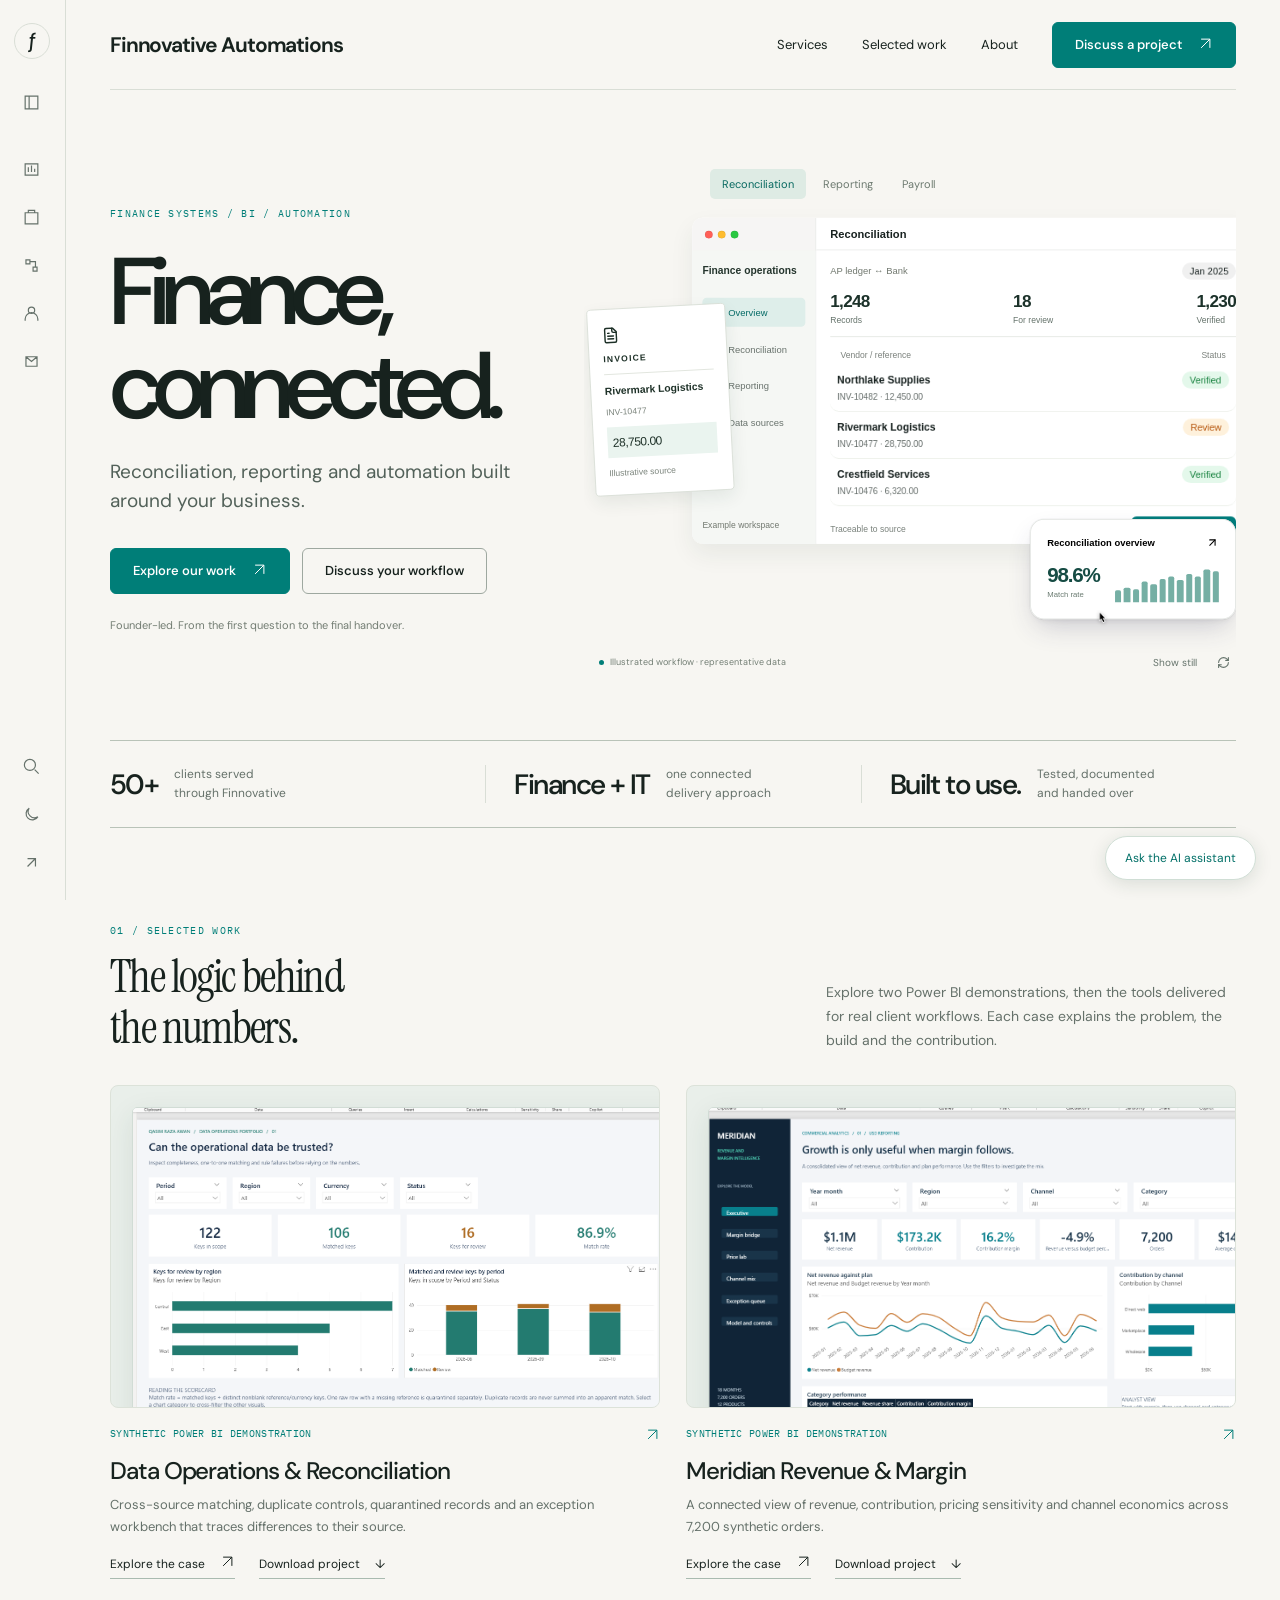
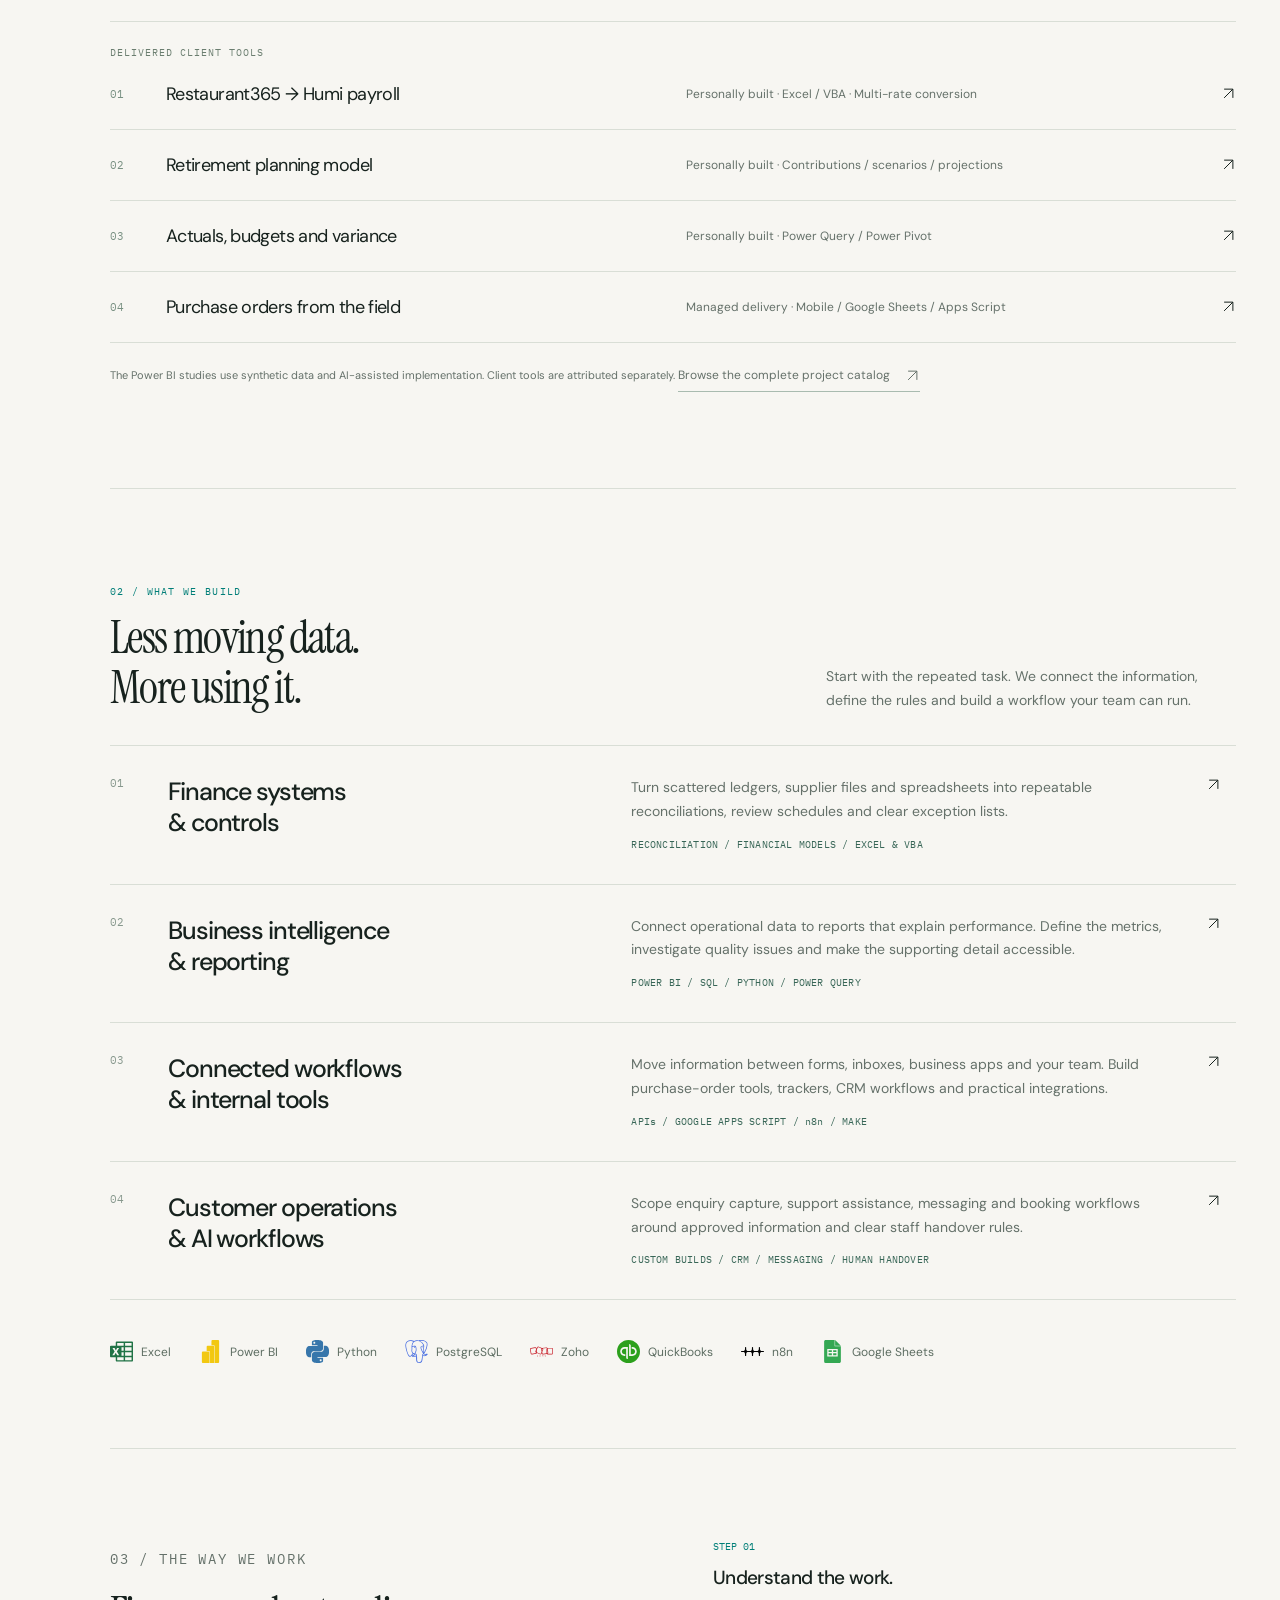
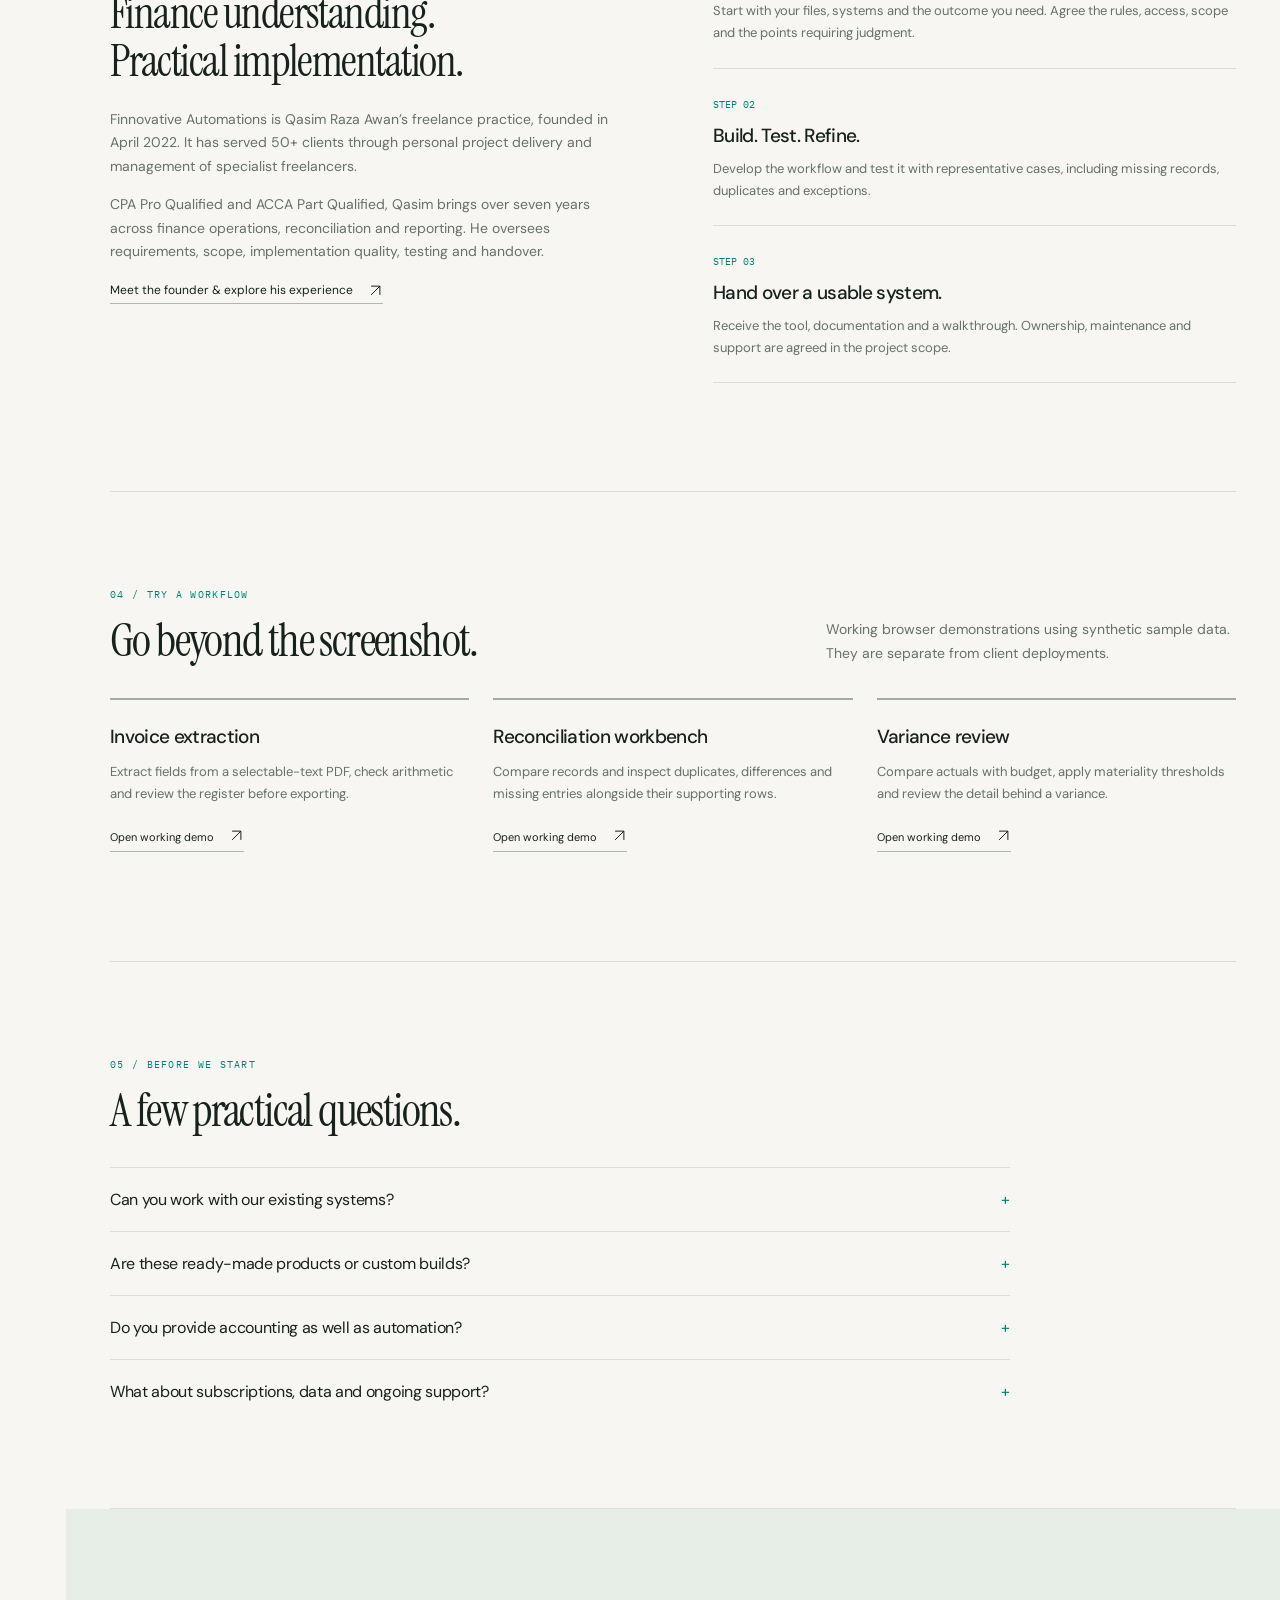
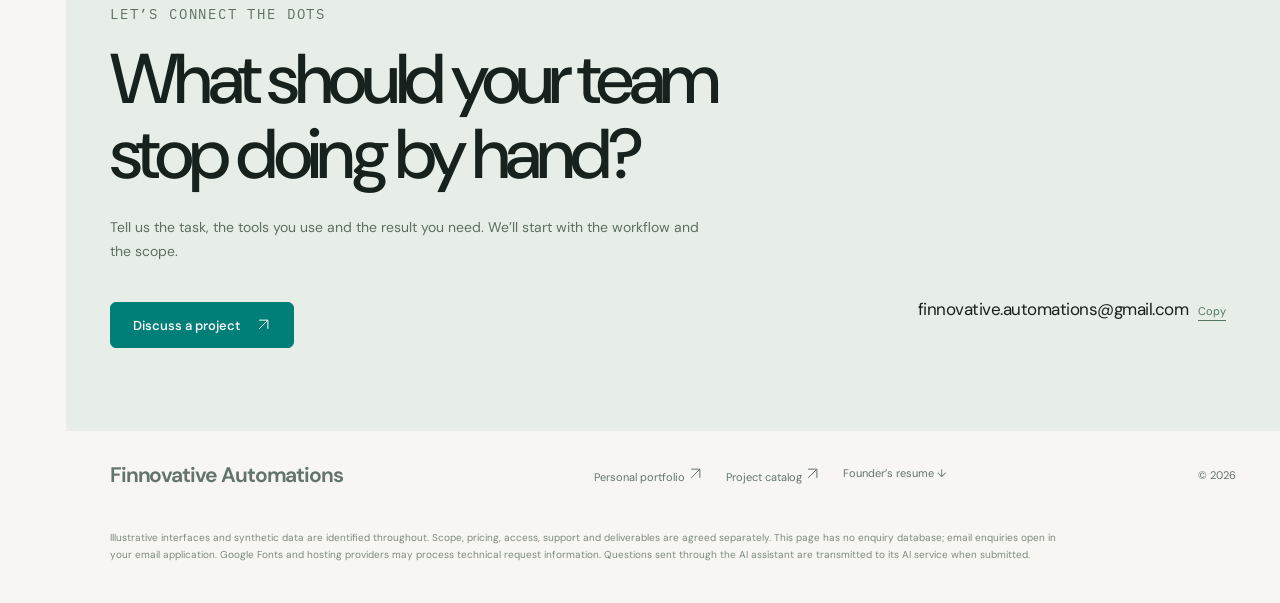
==== commit d291045a: "Refresh personal portfolio typography, add shared collapsible rails and dark mode, expand resume" ====
--- a/finnovative/index.html
+++ b/finnovative/index.html
@@ -1,6 +1,6 @@
 <!doctype html>
-<html lang="en" data-brand="company"><head><meta charset="utf-8"><meta name="viewport" content="width=device-width,initial-scale=1"><meta name="theme-color" content="#f7f6f2"><title>Finnovative Automations | Finance, connected.</title><meta name="description" content="Finance systems, Power BI reporting and business automation. Founder-led delivery across reconciliation, Excel, SQL, Python and connected workflows."><link rel="stylesheet" href="precision.css?v=20261115"><link rel="stylesheet" href="assets/precision-demo.css?v=20261115"></head><body><a class="skip" href="#main">Skip to content</a><header class="site-header wrap"><a class="wordmark" href="#top">Finnovative Automations</a><button class="menu-toggle" aria-expanded="false" aria-controls="site-nav">Menu</button><nav id="site-nav" class="site-nav" aria-label="Main navigation"><a href="#services">Services</a><a href="#client-work">Selected work</a><a href="#about">About</a><a class="button" href="#contact">Discuss a project <span class="arrow"><svg width="15" height="15" viewBox="0 0 24 24" fill="none" stroke="currentColor" stroke-width="1.6" aria-hidden="true"><path d="M5 19 19 5M5 5h14v14"/></svg></span></a></nav></header>
+<html lang="en" data-brand="company"><head><meta charset="utf-8"><meta name="viewport" content="width=device-width,initial-scale=1"><meta name="theme-color" content="#f7f6f2"><title>Finnovative Automations | Finance, connected.</title><meta name="description" content="Finance systems, Power BI reporting and business automation. Founder-led delivery across reconciliation, Excel, SQL, Python and connected workflows."><link rel="stylesheet" href="precision.css?v=20261115"><link rel="stylesheet" href="assets/precision-demo.css?v=20261115"><link rel="stylesheet" href="../ui/shell.css?v=20261115b"><script>try{document.documentElement.dataset.theme=localStorage.getItem("qaf-theme-company")||"light";document.documentElement.dataset.rail=localStorage.getItem("qaf-rail-company")||"collapsed";}catch{}</script></head><body><aside class="portfolio-rail" id="portfolio-rail" aria-label="Portfolio navigation"><a class="rail-brand" href="#top" aria-label="Back to top">ƒ</a><button class="rail-toggle" aria-label="Expand sidebar" aria-expanded="false" aria-controls="rail-links"><svg viewBox="0 0 24 24" fill="none" stroke="currentColor" stroke-width="1.5" aria-hidden="true"><path d="M4 4h16v16H4zM9 4v16"/></svg><span>Expand sidebar</span></button><nav id="rail-links"><a href="#services" aria-label="Services" title="Services"><svg viewBox="0 0 24 24" fill="none" stroke="currentColor" stroke-width="1.5" aria-hidden="true"><path d="M4 5h16v14H4zM8 15V9m4 6V7m4 8v-4"/></svg><span>Services</span></a><a href="#client-work" aria-label="Selected work" title="Selected work"><svg viewBox="0 0 24 24" fill="none" stroke="currentColor" stroke-width="1.5" aria-hidden="true"><path d="M4 6h16v14H4zM8 6V3h8v3"/></svg><span>Selected work</span></a><a href="#demonstrations" aria-label="Working demos" title="Working demos"><svg viewBox="0 0 24 24" fill="none" stroke="currentColor" stroke-width="1.5" aria-hidden="true"><path d="M5 5h5v5H5zM14 14h5v5h-5zM10 7h7v7"/></svg><span>Working demos</span></a><a href="#about" aria-label="Our approach" title="Our approach"><svg viewBox="0 0 24 24" fill="none" stroke="currentColor" stroke-width="1.5" aria-hidden="true"><path d="M12 12a4 4 0 1 0 0-8 4 4 0 0 0 0 8zM4 21v-2a8 8 0 0 1 16 0v2"/></svg><span>Our approach</span></a><a href="#contact" aria-label="Contact" title="Contact"><svg viewBox="0 0 24 24" fill="none" stroke="currentColor" stroke-width="1.5" aria-hidden="true"><path d="M5 6h14v12H5zM5 6l7 6 7-6"/></svg><span>Contact</span></a></nav><div class="rail-bottom"><button class="search-open" aria-label="Search portfolio"><svg viewBox="0 0 24 24" fill="none" stroke="currentColor" stroke-width="1.5" aria-hidden="true"><path d="M16 16l5 5M10 17a7 7 0 1 0 0-14 7 7 0 0 0 0 14"/></svg><span>Search / Ctrl K</span></button><button class="theme-toggle" aria-label="Switch to dark mode"><svg viewBox="0 0 24 24" fill="none" stroke="currentColor" stroke-width="1.5" aria-hidden="true"><path d="M20 15a8 8 0 0 1-11-11 8 8 0 1 0 11 11z"/></svg><span>Dark mode</span></button><a href="../" aria-label="Personal portfolio"><svg viewBox="0 0 24 24" fill="none" stroke="currentColor" stroke-width="1.5" aria-hidden="true"><path d="M7 17 17 7M7 7h10v10"/></svg><span>Personal portfolio</span></a></div></aside><div class="site-content"><a class="skip" href="#main">Skip to content</a><header class="site-header wrap"><a class="wordmark" href="#top">Finnovative Automations</a><button class="mobile-theme theme-toggle" aria-label="Switch to dark mode">◐</button><button class="menu-toggle" aria-expanded="false" aria-controls="site-nav">Menu</button><nav id="site-nav" class="site-nav" aria-label="Main navigation"><a href="#services">Services</a><a href="#client-work">Selected work</a><a href="#about">About</a><a class="button" href="#contact">Discuss a project <span class="arrow"><svg width="15" height="15" viewBox="0 0 24 24" fill="none" stroke="currentColor" stroke-width="1.6" aria-hidden="true"><path d="M5 19 19 5M5 5h14v14"/></svg></span></a></nav></header>
 <main id="main"><section class="hero wrap" id="top"><div class="hero-copy"><p class="eyebrow">FINANCE SYSTEMS / BI / AUTOMATION</p><h1>Finance,<br>connected.</h1><p class="intro">Reconciliation, reporting and automation built around your business.</p><div class="hero-actions"><a class="button" href="#client-work">Explore our work <span class="arrow"><svg width="15" height="15" viewBox="0 0 24 24" fill="none" stroke="currentColor" stroke-width="1.6" aria-hidden="true"><path d="M5 19 19 5M5 5h14v14"/></svg></span></a><a class="button secondary" href="#contact">Discuss your workflow</a></div><p class="hero-note">Founder-led. From the first question to the final handover.</p></div><div class="hero-art" id="precision-demo"><noscript><img src="../project-media/data-operations/overview.png" alt="Power BI reconciliation report" style="width:100%"><p>Enable JavaScript to play the illustrated walkthrough.</p></noscript></div></section>
 <div class="proof-strip wrap"><div><strong>50+</strong><small>clients served<br>through Finnovative</small></div><div><strong>Finance + IT</strong><small>one connected<br>delivery approach</small></div><div><strong>Built to use.</strong><small>Tested, documented<br>and handed over</small></div></div>
 <section class="section wrap" id="client-work"><div class="section-heading" data-reveal><div><p class="eyebrow">01 / SELECTED WORK</p><h2>The logic behind<br>the numbers.</h2></div><p>Explore two Power BI demonstrations, then the tools delivered for real client workflows. Each case explains the problem, the build and the contribution.</p></div><div class="work-grid"><article class="case-card" data-reveal><a class="case-visual" href="../projects/data-operations.html"><img src="../project-media/data-operations/overview.png" alt="Data Operations &amp; Reconciliation actual Power BI Desktop report" width="1320" height="850" loading="lazy"></a><div class="case-meta"><span>SYNTHETIC POWER BI DEMONSTRATION</span><span><svg width="15" height="15" viewBox="0 0 24 24" fill="none" stroke="currentColor" stroke-width="1.6" aria-hidden="true"><path d="M5 19 19 5M5 5h14v14"/></svg></span></div><h3><a href="../projects/data-operations.html">Data Operations &amp; Reconciliation</a></h3><p>Cross-source matching, duplicate controls, quarantined records and an exception workbench that traces differences to their source.</p><div class="case-links"><a class="text-link" href="../projects/data-operations.html">Explore the case <span><svg width="15" height="15" viewBox="0 0 24 24" fill="none" stroke="currentColor" stroke-width="1.6" aria-hidden="true"><path d="M5 19 19 5M5 5h14v14"/></svg></span></a><a class="text-link" href="../downloads/Qasim_Data_Operations_PowerBI_Project.zip" download>Download project <span>↓</span></a></div></article><article class="case-card" data-reveal><a class="case-visual" href="../projects/meridian-margin.html"><img src="../project-media/meridian/executive.png" alt="Meridian Revenue &amp; Margin actual Power BI Desktop report" width="1320" height="850" loading="lazy"></a><div class="case-meta"><span>SYNTHETIC POWER BI DEMONSTRATION</span><span><svg width="15" height="15" viewBox="0 0 24 24" fill="none" stroke="currentColor" stroke-width="1.6" aria-hidden="true"><path d="M5 19 19 5M5 5h14v14"/></svg></span></div><h3><a href="../projects/meridian-margin.html">Meridian Revenue &amp; Margin</a></h3><p>A connected view of revenue, contribution, pricing sensitivity and channel economics across 7,200 synthetic orders.</p><div class="case-links"><a class="text-link" href="../projects/meridian-margin.html">Explore the case <span><svg width="15" height="15" viewBox="0 0 24 24" fill="none" stroke="currentColor" stroke-width="1.6" aria-hidden="true"><path d="M5 19 19 5M5 5h14v14"/></svg></span></a><a class="text-link" href="../downloads/Qasim_Meridian_Revenue_Margin_PowerBI.zip" download>Download project <span>↓</span></a></div></article></div><div class="real-projects"><p class="section-subtitle">DELIVERED CLIENT TOOLS</p><a class="project-row" href="../projects/#payroll"><span class="number">01</span><span class="project-name">Restaurant365 → Humi payroll</span><p>Personally built · Excel / VBA · Multi-rate conversion</p><span class="arrow"><svg width="15" height="15" viewBox="0 0 24 24" fill="none" stroke="currentColor" stroke-width="1.6" aria-hidden="true"><path d="M5 19 19 5M5 5h14v14"/></svg></span></a><a class="project-row" href="../projects/#retirement"><span class="number">02</span><span class="project-name">Retirement planning model</span><p>Personally built · Contributions / scenarios / projections</p><span class="arrow"><svg width="15" height="15" viewBox="0 0 24 24" fill="none" stroke="currentColor" stroke-width="1.6" aria-hidden="true"><path d="M5 19 19 5M5 5h14v14"/></svg></span></a><a class="project-row" href="../projects/#profit-loss"><span class="number">03</span><span class="project-name">Actuals, budgets and variance</span><p>Personally built · Power Query / Power Pivot</p><span class="arrow"><svg width="15" height="15" viewBox="0 0 24 24" fill="none" stroke="currentColor" stroke-width="1.6" aria-hidden="true"><path d="M5 19 19 5M5 5h14v14"/></svg></span></a><a class="project-row" href="../projects/#purchase-orders"><span class="number">04</span><span class="project-name">Purchase orders from the field</span><p>Managed delivery · Mobile / Google Sheets / Apps Script</p><span class="arrow"><svg width="15" height="15" viewBox="0 0 24 24" fill="none" stroke="currentColor" stroke-width="1.6" aria-hidden="true"><path d="M5 19 19 5M5 5h14v14"/></svg></span></a></div><p style="font-size:11px;color:var(--muted);margin-top:22px">The Power BI studies use synthetic data and AI-assisted implementation. Client tools are attributed separately. <a class="text-link" href="../projects/">Browse the complete project catalog <svg width="15" height="15" viewBox="0 0 24 24" fill="none" stroke="currentColor" stroke-width="1.6" aria-hidden="true"><path d="M5 19 19 5M5 5h14v14"/></svg></a></p></section>
-<section class="section wrap" id="services"><div class="section-heading" data-reveal><div><p class="eyebrow">02 / WHAT WE BUILD</p><h2>Less moving data.<br>More using it.</h2></div><p>Start with the repeated task. We connect the information, define the rules and build a workflow your team can run.</p></div><div class="service-list"><article class="service-item" id="finance-services" data-reveal><span class="number">01</span><h3>Finance systems<br>&amp; controls</h3><div><p>Turn scattered ledgers, supplier files and spreadsheets into repeatable reconciliations, review schedules and clear exception lists.</p><div class="service-tags">RECONCILIATION / FINANCIAL MODELS / EXCEL & VBA</div></div><a class="arrow" href="mailto:finnovative.automations@gmail.com?subject=Project%20enquiry" aria-label="Enquire about finance-services"><svg width="15" height="15" viewBox="0 0 24 24" fill="none" stroke="currentColor" stroke-width="1.6" aria-hidden="true"><path d="M5 19 19 5M5 5h14v14"/></svg></a></article><article class="service-item" id="bi-services" data-reveal><span class="number">02</span><h3>Business intelligence<br>&amp; reporting</h3><div><p>Connect operational data to reports that explain performance. Define the metrics, investigate quality issues and make the supporting detail accessible.</p><div class="service-tags">POWER BI / SQL / PYTHON / POWER QUERY</div></div><a class="arrow" href="mailto:finnovative.automations@gmail.com?subject=Project%20enquiry" aria-label="Enquire about bi-services"><svg width="15" height="15" viewBox="0 0 24 24" fill="none" stroke="currentColor" stroke-width="1.6" aria-hidden="true"><path d="M5 19 19 5M5 5h14v14"/></svg></a></article><article class="service-item" id="it-services" data-reveal><span class="number">03</span><h3>Connected workflows<br>&amp; internal tools</h3><div><p>Move information between forms, inboxes, business apps and your team. Build purchase-order tools, trackers, CRM workflows and practical integrations.</p><div class="service-tags">APIs / GOOGLE APPS SCRIPT / n8n / MAKE</div></div><a class="arrow" href="mailto:finnovative.automations@gmail.com?subject=Project%20enquiry" aria-label="Enquire about it-services"><svg width="15" height="15" viewBox="0 0 24 24" fill="none" stroke="currentColor" stroke-width="1.6" aria-hidden="true"><path d="M5 19 19 5M5 5h14v14"/></svg></a></article><article class="service-item" id="customer-operations" data-reveal><span class="number">04</span><h3>Customer operations<br>&amp; AI workflows</h3><div><p>Scope enquiry capture, support assistance, messaging and booking workflows around approved information and clear staff handover rules.</p><div class="service-tags">CUSTOM BUILDS / CRM / MESSAGING / HUMAN HANDOVER</div></div><a class="arrow" href="mailto:finnovative.automations@gmail.com?subject=Project%20enquiry" aria-label="Enquire about customer-operations"><svg width="15" height="15" viewBox="0 0 24 24" fill="none" stroke="currentColor" stroke-width="1.6" aria-hidden="true"><path d="M5 19 19 5M5 5h14v14"/></svg></a></article></div><div class="software-list" aria-label="Selected tools"><span><img src="../brand-assets/excel.svg" alt="" width="23" height="23" loading="lazy">Excel</span><span><img src="../brand-assets/powerbi.svg" alt="" width="23" height="23" loading="lazy">Power BI</span><span><img src="../brand-assets/python.svg" alt="" width="23" height="23" loading="lazy">Python</span><span><img src="../brand-assets/postgresql.svg" alt="" width="23" height="23" loading="lazy">PostgreSQL</span><span><img src="../brand-assets/zoho.svg" alt="" width="23" height="23" loading="lazy">Zoho</span><span><img src="../brand-assets/quickbooks.svg" alt="" width="23" height="23" loading="lazy">QuickBooks</span><span><img src="../brand-assets/n8n.svg" alt="" width="23" height="23" loading="lazy">n8n</span><span><img src="../brand-assets/sheets.svg" alt="" width="23" height="23" loading="lazy">Google Sheets</span></div></section><section class="section wrap" id="about"><div class="about-grid"><div class="about-copy" data-reveal><p class="eyebrow">03 / THE WAY WE WORK</p><h2>Finance understanding.<br>Practical implementation.</h2><p>Finnovative Automations is Qasim Raza Awan’s freelance practice, founded in April 2022. It has served 50+ clients through personal project delivery and management of specialist freelancers.</p><p>CPA Pro Qualified and ACCA Part Qualified, Qasim brings over seven years across finance operations, reconciliation and reporting. He oversees requirements, scope, implementation quality, testing and handover.</p><a class="text-link" href="../">Meet the founder &amp; explore his experience <svg width="15" height="15" viewBox="0 0 24 24" fill="none" stroke="currentColor" stroke-width="1.6" aria-hidden="true"><path d="M5 19 19 5M5 5h14v14"/></svg></a></div><div class="process-steps" id="process"><article class="process-step" data-reveal><span>STEP 01</span><h3>Understand the work.</h3><p>Start with your files, systems and the outcome you need. Agree the rules, access, scope and the points requiring judgment.</p></article><article class="process-step" data-reveal><span>STEP 02</span><h3>Build. Test. Refine.</h3><p>Develop the workflow and test it with representative cases, including missing records, duplicates and exceptions.</p></article><article class="process-step" data-reveal><span>STEP 03</span><h3>Hand over a usable system.</h3><p>Receive the tool, documentation and a walkthrough. Ownership, maintenance and support are agreed in the project scope.</p></article></div></div></section><section class="section wrap" id="demonstrations"><div class="section-heading" data-reveal><div><p class="eyebrow">04 / TRY A WORKFLOW</p><h2>Go beyond the screenshot.</h2></div><p>Working browser demonstrations using synthetic sample data. They are separate from client deployments.</p></div><div class="demo-links" id="demos"><article class="demo-link" data-reveal><strong>Invoice extraction</strong><p>Extract fields from a selectable-text PDF, check arithmetic and review the register before exporting.</p><a class="text-link" href="../products/?app=invoice">Open working demo <span><svg width="15" height="15" viewBox="0 0 24 24" fill="none" stroke="currentColor" stroke-width="1.6" aria-hidden="true"><path d="M5 19 19 5M5 5h14v14"/></svg></span></a></article><article class="demo-link" data-reveal><strong>Reconciliation workbench</strong><p>Compare records and inspect duplicates, differences and missing entries alongside their supporting rows.</p><a class="text-link" href="../products/?app=reconciliation">Open working demo <span><svg width="15" height="15" viewBox="0 0 24 24" fill="none" stroke="currentColor" stroke-width="1.6" aria-hidden="true"><path d="M5 19 19 5M5 5h14v14"/></svg></span></a></article><article class="demo-link" data-reveal><strong>Variance review</strong><p>Compare actuals with budget, apply materiality thresholds and review the detail behind a variance.</p><a class="text-link" href="../products/?app=variance">Open working demo <span><svg width="15" height="15" viewBox="0 0 24 24" fill="none" stroke="currentColor" stroke-width="1.6" aria-hidden="true"><path d="M5 19 19 5M5 5h14v14"/></svg></span></a></article></div></section><section class="section wrap" id="faq"><div class="section-heading"><div><p class="eyebrow">05 / BEFORE WE START</p><h2>A few practical questions.</h2></div></div><div class="faq-list"><details><summary>Can you work with our existing systems?</summary><p>We first check the available exports, APIs, permissions and account requirements. The proposed scope identifies integration options and constraints before development begins.</p></details><details><summary>Are these ready-made products or custom builds?</summary><p>Client engagements are scoped around your process. The illustrated hero is a scripted demonstration; the linked Power BI projects and browser tools use synthetic sample data. They show approaches that can be adapted to an agreed business requirement.</p></details><details><summary>Do you provide accounting as well as automation?</summary><p>Our work combines finance knowledge with practical systems delivery: reconciliation, receivables workflows, journal tools, financial models, reporting and finance system implementation support. Responsibilities and deliverables are agreed for each engagement.</p></details><details><summary>What about subscriptions, data and ongoing support?</summary><p>Any required hosting, messaging, AI usage or third-party subscriptions are identified separately from the build fee. Access, ownership, data handling, documentation and maintenance are agreed in the project proposal.</p></details></div></section><section class="contact-section" id="contact"><div class="wrap"><p class="eyebrow">LET’S CONNECT THE DOTS</p><h2>What should your team<br>stop doing by hand?</h2><p>Tell us the task, the tools you use and the result you need. We’ll start with the workflow and the scope.</p><div class="contact-bottom"><a class="button" href="mailto:finnovative.automations@gmail.com?subject=Automation%20project%20enquiry">Discuss a project <span class="arrow"><svg width="15" height="15" viewBox="0 0 24 24" fill="none" stroke="currentColor" stroke-width="1.6" aria-hidden="true"><path d="M5 19 19 5M5 5h14v14"/></svg></span></a><div><a class="email-address" href="mailto:finnovative.automations@gmail.com">finnovative.automations@gmail.com</a><button class="copy-email" type="button" data-copy-email>Copy</button><p class="copy-status" role="status" data-copy-status></p></div></div></div></section></main><footer class="wrap"><div class="footer"><a class="wordmark" href="#top">Finnovative Automations</a><div class="footer-links"><a href="../">Personal portfolio <svg width="15" height="15" viewBox="0 0 24 24" fill="none" stroke="currentColor" stroke-width="1.6" aria-hidden="true"><path d="M5 19 19 5M5 5h14v14"/></svg></a><a href="../projects/">Project catalog <svg width="15" height="15" viewBox="0 0 24 24" fill="none" stroke="currentColor" stroke-width="1.6" aria-hidden="true"><path d="M5 19 19 5M5 5h14v14"/></svg></a><a href="../downloads/Qasim_Raza_Awan_Resume.pdf?v=20261115" download>Founder’s resume ↓</a></div><span>© 2026</span></div><p class="legal">Illustrative interfaces and synthetic data are identified throughout. Scope, pricing, access, support and deliverables are agreed separately. This page has no enquiry database; email enquiries open in your email application. Google Fonts and hosting providers may process technical request information. Questions sent through the AI assistant are transmitted to its AI service when submitted.</p></footer><script type="module" src="assets/precision-demo.js?v=20261115"></script><script src="../portfolio-assistant.js?v=20261113" defer></script></body></html>+<section class="section wrap" id="services"><div class="section-heading" data-reveal><div><p class="eyebrow">02 / WHAT WE BUILD</p><h2>Less moving data.<br>More using it.</h2></div><p>Start with the repeated task. We connect the information, define the rules and build a workflow your team can run.</p></div><div class="service-list"><article class="service-item" id="finance-services" data-reveal><span class="number">01</span><h3>Finance systems<br>&amp; controls</h3><div><p>Turn scattered ledgers, supplier files and spreadsheets into repeatable reconciliations, review schedules and clear exception lists.</p><div class="service-tags">RECONCILIATION / FINANCIAL MODELS / EXCEL & VBA</div></div><a class="arrow" href="mailto:finnovative.automations@gmail.com?subject=Project%20enquiry" aria-label="Enquire about finance-services"><svg width="15" height="15" viewBox="0 0 24 24" fill="none" stroke="currentColor" stroke-width="1.6" aria-hidden="true"><path d="M5 19 19 5M5 5h14v14"/></svg></a></article><article class="service-item" id="bi-services" data-reveal><span class="number">02</span><h3>Business intelligence<br>&amp; reporting</h3><div><p>Connect operational data to reports that explain performance. Define the metrics, investigate quality issues and make the supporting detail accessible.</p><div class="service-tags">POWER BI / SQL / PYTHON / POWER QUERY</div></div><a class="arrow" href="mailto:finnovative.automations@gmail.com?subject=Project%20enquiry" aria-label="Enquire about bi-services"><svg width="15" height="15" viewBox="0 0 24 24" fill="none" stroke="currentColor" stroke-width="1.6" aria-hidden="true"><path d="M5 19 19 5M5 5h14v14"/></svg></a></article><article class="service-item" id="it-services" data-reveal><span class="number">03</span><h3>Connected workflows<br>&amp; internal tools</h3><div><p>Move information between forms, inboxes, business apps and your team. Build purchase-order tools, trackers, CRM workflows and practical integrations.</p><div class="service-tags">APIs / GOOGLE APPS SCRIPT / n8n / MAKE</div></div><a class="arrow" href="mailto:finnovative.automations@gmail.com?subject=Project%20enquiry" aria-label="Enquire about it-services"><svg width="15" height="15" viewBox="0 0 24 24" fill="none" stroke="currentColor" stroke-width="1.6" aria-hidden="true"><path d="M5 19 19 5M5 5h14v14"/></svg></a></article><article class="service-item" id="customer-operations" data-reveal><span class="number">04</span><h3>Customer operations<br>&amp; AI workflows</h3><div><p>Scope enquiry capture, support assistance, messaging and booking workflows around approved information and clear staff handover rules.</p><div class="service-tags">CUSTOM BUILDS / CRM / MESSAGING / HUMAN HANDOVER</div></div><a class="arrow" href="mailto:finnovative.automations@gmail.com?subject=Project%20enquiry" aria-label="Enquire about customer-operations"><svg width="15" height="15" viewBox="0 0 24 24" fill="none" stroke="currentColor" stroke-width="1.6" aria-hidden="true"><path d="M5 19 19 5M5 5h14v14"/></svg></a></article></div><div class="software-list" aria-label="Selected tools"><span><img src="../brand-assets/excel.svg" alt="" width="23" height="23" loading="lazy">Excel</span><span><img src="../brand-assets/powerbi.svg" alt="" width="23" height="23" loading="lazy">Power BI</span><span><img src="../brand-assets/python.svg" alt="" width="23" height="23" loading="lazy">Python</span><span><img src="../brand-assets/postgresql.svg" alt="" width="23" height="23" loading="lazy">PostgreSQL</span><span><img src="../brand-assets/zoho.svg" alt="" width="23" height="23" loading="lazy">Zoho</span><span><img src="../brand-assets/quickbooks.svg" alt="" width="23" height="23" loading="lazy">QuickBooks</span><span><img src="../brand-assets/n8n.svg" alt="" width="23" height="23" loading="lazy">n8n</span><span><img src="../brand-assets/sheets.svg" alt="" width="23" height="23" loading="lazy">Google Sheets</span></div></section><section class="section wrap" id="about"><div class="about-grid"><div class="about-copy" data-reveal><p class="eyebrow">03 / THE WAY WE WORK</p><h2>Finance understanding.<br>Practical implementation.</h2><p>Finnovative Automations is Qasim Raza Awan’s freelance practice, founded in April 2022. It has served 50+ clients through personal project delivery and management of specialist freelancers.</p><p>CPA Pro Qualified and ACCA Part Qualified, Qasim brings over seven years across finance operations, reconciliation and reporting. He oversees requirements, scope, implementation quality, testing and handover.</p><a class="text-link" href="../">Meet the founder &amp; explore his experience <svg width="15" height="15" viewBox="0 0 24 24" fill="none" stroke="currentColor" stroke-width="1.6" aria-hidden="true"><path d="M5 19 19 5M5 5h14v14"/></svg></a></div><div class="process-steps" id="process"><article class="process-step" data-reveal><span>STEP 01</span><h3>Understand the work.</h3><p>Start with your files, systems and the outcome you need. Agree the rules, access, scope and the points requiring judgment.</p></article><article class="process-step" data-reveal><span>STEP 02</span><h3>Build. Test. Refine.</h3><p>Develop the workflow and test it with representative cases, including missing records, duplicates and exceptions.</p></article><article class="process-step" data-reveal><span>STEP 03</span><h3>Hand over a usable system.</h3><p>Receive the tool, documentation and a walkthrough. Ownership, maintenance and support are agreed in the project scope.</p></article></div></div></section><section class="section wrap" id="demonstrations"><div class="section-heading" data-reveal><div><p class="eyebrow">04 / TRY A WORKFLOW</p><h2>Go beyond the screenshot.</h2></div><p>Working browser demonstrations using synthetic sample data. They are separate from client deployments.</p></div><div class="demo-links" id="demos"><article class="demo-link" data-reveal><strong>Invoice extraction</strong><p>Extract fields from a selectable-text PDF, check arithmetic and review the register before exporting.</p><a class="text-link" href="../products/?app=invoice">Open working demo <span><svg width="15" height="15" viewBox="0 0 24 24" fill="none" stroke="currentColor" stroke-width="1.6" aria-hidden="true"><path d="M5 19 19 5M5 5h14v14"/></svg></span></a></article><article class="demo-link" data-reveal><strong>Reconciliation workbench</strong><p>Compare records and inspect duplicates, differences and missing entries alongside their supporting rows.</p><a class="text-link" href="../products/?app=reconciliation">Open working demo <span><svg width="15" height="15" viewBox="0 0 24 24" fill="none" stroke="currentColor" stroke-width="1.6" aria-hidden="true"><path d="M5 19 19 5M5 5h14v14"/></svg></span></a></article><article class="demo-link" data-reveal><strong>Variance review</strong><p>Compare actuals with budget, apply materiality thresholds and review the detail behind a variance.</p><a class="text-link" href="../products/?app=variance">Open working demo <span><svg width="15" height="15" viewBox="0 0 24 24" fill="none" stroke="currentColor" stroke-width="1.6" aria-hidden="true"><path d="M5 19 19 5M5 5h14v14"/></svg></span></a></article></div></section><section class="section wrap" id="faq"><div class="section-heading"><div><p class="eyebrow">05 / BEFORE WE START</p><h2>A few practical questions.</h2></div></div><div class="faq-list"><details><summary>Can you work with our existing systems?</summary><p>We first check the available exports, APIs, permissions and account requirements. The proposed scope identifies integration options and constraints before development begins.</p></details><details><summary>Are these ready-made products or custom builds?</summary><p>Client engagements are scoped around your process. The illustrated hero is a scripted demonstration; the linked Power BI projects and browser tools use synthetic sample data. They show approaches that can be adapted to an agreed business requirement.</p></details><details><summary>Do you provide accounting as well as automation?</summary><p>Our work combines finance knowledge with practical systems delivery: reconciliation, receivables workflows, journal tools, financial models, reporting and finance system implementation support. Responsibilities and deliverables are agreed for each engagement.</p></details><details><summary>What about subscriptions, data and ongoing support?</summary><p>Any required hosting, messaging, AI usage or third-party subscriptions are identified separately from the build fee. Access, ownership, data handling, documentation and maintenance are agreed in the project proposal.</p></details></div></section><section class="contact-section" id="contact"><div class="wrap"><p class="eyebrow">LET’S CONNECT THE DOTS</p><h2>What should your team<br>stop doing by hand?</h2><p>Tell us the task, the tools you use and the result you need. We’ll start with the workflow and the scope.</p><div class="contact-bottom"><a class="button" href="mailto:finnovative.automations@gmail.com?subject=Automation%20project%20enquiry">Discuss a project <span class="arrow"><svg width="15" height="15" viewBox="0 0 24 24" fill="none" stroke="currentColor" stroke-width="1.6" aria-hidden="true"><path d="M5 19 19 5M5 5h14v14"/></svg></span></a><div><a class="email-address" href="mailto:finnovative.automations@gmail.com">finnovative.automations@gmail.com</a><button class="copy-email" type="button" data-copy-email>Copy</button><p class="copy-status" role="status" data-copy-status></p></div></div></div></section></main><footer class="wrap"><div class="footer"><a class="wordmark" href="#top">Finnovative Automations</a><div class="footer-links"><a href="../">Personal portfolio <svg width="15" height="15" viewBox="0 0 24 24" fill="none" stroke="currentColor" stroke-width="1.6" aria-hidden="true"><path d="M5 19 19 5M5 5h14v14"/></svg></a><a href="../projects/">Project catalog <svg width="15" height="15" viewBox="0 0 24 24" fill="none" stroke="currentColor" stroke-width="1.6" aria-hidden="true"><path d="M5 19 19 5M5 5h14v14"/></svg></a><a href="../downloads/Qasim_Raza_Awan_Resume.pdf?v=20261115b" download>Founder’s resume ↓</a></div><span>© 2026</span></div><p class="legal">Illustrative interfaces and synthetic data are identified throughout. Scope, pricing, access, support and deliverables are agreed separately. This page has no enquiry database; email enquiries open in your email application. Google Fonts and hosting providers may process technical request information. Questions sent through the AI assistant are transmitted to its AI service when submitted.</p></footer></div><dialog id="portfolio-search" aria-labelledby="portfolio-search-title"><div class="dialog-head"><h2 id="portfolio-search-title">Find your way.</h2><button data-close-dialog aria-label="Close search">×</button></div><label for="portfolio-query">Search projects, experience and tools</label><input id="portfolio-query" type="search" placeholder="Try Fabric, payroll or reconciliation" autocomplete="off"><div id="portfolio-results" aria-live="polite"></div><small>Ctrl / ⌘ K to open · Escape to close</small></dialog><dialog class="image-dialog" aria-label="Report screenshot"><button data-close-dialog aria-label="Close screenshot">Close ×</button><img alt="Expanded Power BI report screenshot"></dialog><button class="to-top" aria-label="Back to top" hidden>↑</button><div class="reading-progress" aria-hidden="true"></div><script src="../ui/interactions.js?v=20261115b" defer></script><script type="module" src="assets/precision-demo.js?v=20261115"></script><script src="../portfolio-assistant.js?v=20261113" defer></script></body></html>
--- a/ui/shell.css
+++ b/ui/shell.css
@@ -0,0 +1,3 @@
+@import url('https://fonts.googleapis.com/css2?family=Instrument+Serif:ital@0;1&display=swap');
+:root{--rail:66px}html[data-rail=expanded]{--rail:214px}.site-content{margin-left:var(--rail);transition:margin-left .25s}.portfolio-rail{position:fixed;inset:0 auto 0 0;width:var(--rail);background:var(--paper);border-right:1px solid var(--line);z-index:70;display:flex;flex-direction:column;padding:23px 12px 18px;transition:width .25s;overflow:hidden}.rail-brand{font:500 20px/30px 'DM Sans',Arial,sans-serif;letter-spacing:-.06em;border:1px solid var(--line);border-radius:50%;width:36px;height:36px;display:flex;align-items:center;justify-content:center;margin:0 2px 24px;color:var(--ink)}.portfolio-rail nav{display:grid;gap:9px}.portfolio-rail a:not(.rail-brand),.portfolio-rail button{min-height:39px;display:flex;align-items:center;gap:13px;padding:10px;border:0;border-radius:5px;white-space:nowrap;background:transparent;color:var(--muted);font:11px 'DM Sans',Arial,sans-serif;text-align:left;cursor:pointer}.portfolio-rail svg{width:19px;height:19px;flex-shrink:0;fill:none;stroke:currentColor;stroke-width:1.5}.portfolio-rail a:hover,.portfolio-rail button:hover,.portfolio-rail a[aria-current=location]{color:var(--ink);background:var(--soft)}.portfolio-rail span{opacity:0;transition:opacity .15s}.portfolio-rail .rail-toggle{margin-bottom:28px}.portfolio-rail .rail-toggle svg{transition:transform .2s}html[data-rail=expanded] .portfolio-rail span{opacity:1}html[data-rail=expanded] .rail-toggle svg{transform:rotate(180deg)}.rail-bottom{margin-top:auto;display:grid;gap:9px}.mobile-theme{display:none!important}.reading-progress{position:fixed;top:0;left:var(--rail);height:2px;background:var(--teal);transform-origin:left;transform:scaleX(0);width:calc(100% - var(--rail));z-index:90}.to-top{position:fixed;bottom:22px;left:calc(var(--rail) + 15px);width:34px;height:34px;border-radius:50%;border:1px solid var(--line);background:var(--panel,var(--paper));z-index:45}.to-top[hidden]{display:none}#portfolio-search{background:var(--paper);color:var(--ink);border:1px solid var(--line);border-radius:12px;width:min(580px,calc(100% - 30px));padding:26px;box-shadow:0 25px 80px #0003}#portfolio-search::backdrop,.image-dialog::backdrop{background:#11271fa6;backdrop-filter:blur(5px)}.dialog-head{display:flex;align-items:center;justify-content:space-between;gap:15px}.dialog-head h2{font:34px/1.1 var(--serif,Georgia,serif);font-weight:400;margin:0 0 23px}.dialog-head button,.image-dialog button{border:0;background:transparent;color:var(--ink);font-size:24px}#portfolio-search label{display:block;font-size:11px;color:var(--muted);margin-bottom:10px}#portfolio-query{width:100%;padding:14px;background:var(--panel,var(--paper));color:var(--ink);border:1px solid var(--line);border-radius:5px;font-size:14px}#portfolio-results{display:grid;max-height:45vh;overflow:auto;margin:15px 0}#portfolio-results a{display:block;padding:13px 8px;border-bottom:1px solid var(--line);font-size:13px}#portfolio-results a:hover{background:var(--soft)}#portfolio-results small{display:block;margin-top:4px;color:var(--muted);font-size:9px}#portfolio-search>small{font-size:9px;color:var(--muted)}.image-dialog{width:min(1250px,95vw);max-height:94vh;background:var(--panel,var(--paper));border:1px solid var(--line);border-radius:8px;padding:12px;color:var(--ink)}.image-dialog button{display:block;margin:0 0 10px auto;font-size:12px;padding:8px}.image-dialog img{width:100%;height:auto;display:block}html[data-theme=dark]{--paper:#101b17;--panel:#17261f;--ink:#e3e9dd;--muted:#a3b5a7;--line:#35483a;--soft:#22372a;--teal:#a1c8aa;--accent:#d99b6e;color-scheme:dark}html[data-theme=dark] .button:not(.secondary){background:#c2d7b9;border-color:#c2d7b9;color:#142319}html[data-theme=dark] .button:not(.secondary):hover{background:#d9e8ce}html[data-theme=dark] .site-content{background:var(--paper)}html[data-theme=dark] .qa-assistant,html[data-theme=dark] .qa-assistant-launcher,html[data-theme=dark] .qa-assistant textarea,html[data-theme=dark] .qa-chat-message[data-role=user]{background:var(--panel);color:var(--ink);border-color:var(--line)}html[data-theme=dark] .qa-chat-message{background:var(--soft);color:var(--ink)}html[data-theme=dark] .qa-assistant form button{background:#bed7c4;color:#142319}html[data-theme=dark] .qa-assistant header,html[data-theme=dark] .qa-chat-message{border-color:var(--line)}html[data-theme=dark] .qa-assistant footer,html[data-theme=dark] .qa-assistant header button{color:var(--muted)}html[data-theme=dark] .personal-proof{border-color:var(--line)}html[data-theme=dark] .report-window,html[data-theme=dark] .evidence-card{border-color:#48614a;box-shadow:0 15px 40px #0003}html[data-brand=company]{--panel:#fffefa;--serif:'Instrument Serif',Georgia,serif}html[data-brand=company][data-theme=dark]{--paper:#111e1c;--panel:#1a2b26;--ink:#e1ebe1;--muted:#a6b8ad;--line:#344c41;--teal:#91c8b9;--soft:#263d32}html[data-brand=company] .section-heading h2,html[data-brand=company] .about-copy h2{font-family:var(--serif);font-weight:400;letter-spacing:-.035em}html[data-brand=company][data-theme=dark] .hero .intro,html[data-brand=company][data-theme=dark] .hero-note,html[data-brand=company][data-theme=dark] .software-list span,html[data-brand=company][data-theme=dark] .legal,html[data-brand=company][data-theme=dark] .footer{color:var(--muted)}html[data-brand=company][data-theme=dark] .contact-section{background:var(--soft)}html[data-brand=company][data-theme=dark] .contact-section p,html[data-brand=company][data-theme=dark] .copy-email{color:var(--muted)}html[data-brand=company][data-theme=dark] .case-visual{background:#233b32;border-color:var(--line)}html[data-brand=company][data-theme=dark] .button.secondary:hover{background:var(--soft)}html[data-brand=company][data-theme=dark] .service-tags,html[data-brand=company][data-theme=dark] .section-subtitle{color:var(--teal)}html[data-brand=company][data-theme=dark] .scene-tabs button{color:var(--muted)}html[data-brand=company][data-theme=dark] .scene-tabs button[aria-selected=true]{background:var(--soft);color:var(--ink)}html[data-brand=company][data-theme=dark] .scene-caption,html[data-brand=company][data-theme=dark] .scene-caption button{color:var(--muted)}
+@media(min-width:1600px){.site-content{margin-right:auto}html[data-brand=company] .site-content{max-width:none}}@media(max-width:900px){html[data-rail=expanded]{--rail:66px}html[data-rail=expanded] .portfolio-rail{width:214px;box-shadow:15px 0 60px #0002}.site-content{transition:none}}@media(max-width:600px){:root,html[data-rail=expanded]{--rail:0px}.portfolio-rail{width:54px;top:auto;height:52px;bottom:14px;left:14px;padding:7px;background:var(--panel,var(--paper));border:1px solid var(--line);border-radius:10px;box-shadow:0 5px 20px #0002}.portfolio-rail .rail-brand,.portfolio-rail nav,.portfolio-rail .rail-bottom{display:none}.portfolio-rail .rail-toggle{margin:0;min-height:36px;padding:8px}.portfolio-rail .rail-toggle svg{width:21px;height:21px}.portfolio-rail .rail-toggle span{display:none}html[data-rail=expanded] .portfolio-rail{width:224px;height:auto;top:80px;bottom:14px;display:flex;box-shadow:0 10px 80px #0004}html[data-rail=expanded] .portfolio-rail nav,html[data-rail=expanded] .portfolio-rail .rail-bottom{display:grid}html[data-rail=expanded] .portfolio-rail .rail-toggle{margin-bottom:20px}html[data-rail=expanded] .portfolio-rail .rail-toggle span{display:inline}html[data-rail=expanded] .rail-bottom{margin-top:auto}.site-content{margin-left:0}.mobile-theme{display:block!important;flex-shrink:0;border:1px solid var(--line);background:transparent;color:var(--ink);border-radius:50%;width:30px;height:30px;font-size:16px;padding:0}.to-top{left:auto;right:16px;bottom:69px}.reading-progress{left:0;width:100%}html[data-brand=company] .site-header{gap:12px}html[data-brand=company] .site-header .wordmark{margin-right:auto;font-size:16px}html[data-brand=company] .menu-toggle{padding:7px 10px;font-size:11px}html[data-brand=company] .footer{padding-bottom:60px}}@media(prefers-reduced-motion:reduce){*,*:before,*:after{transition:none!important;animation:none!important}html{scroll-behavior:auto}}
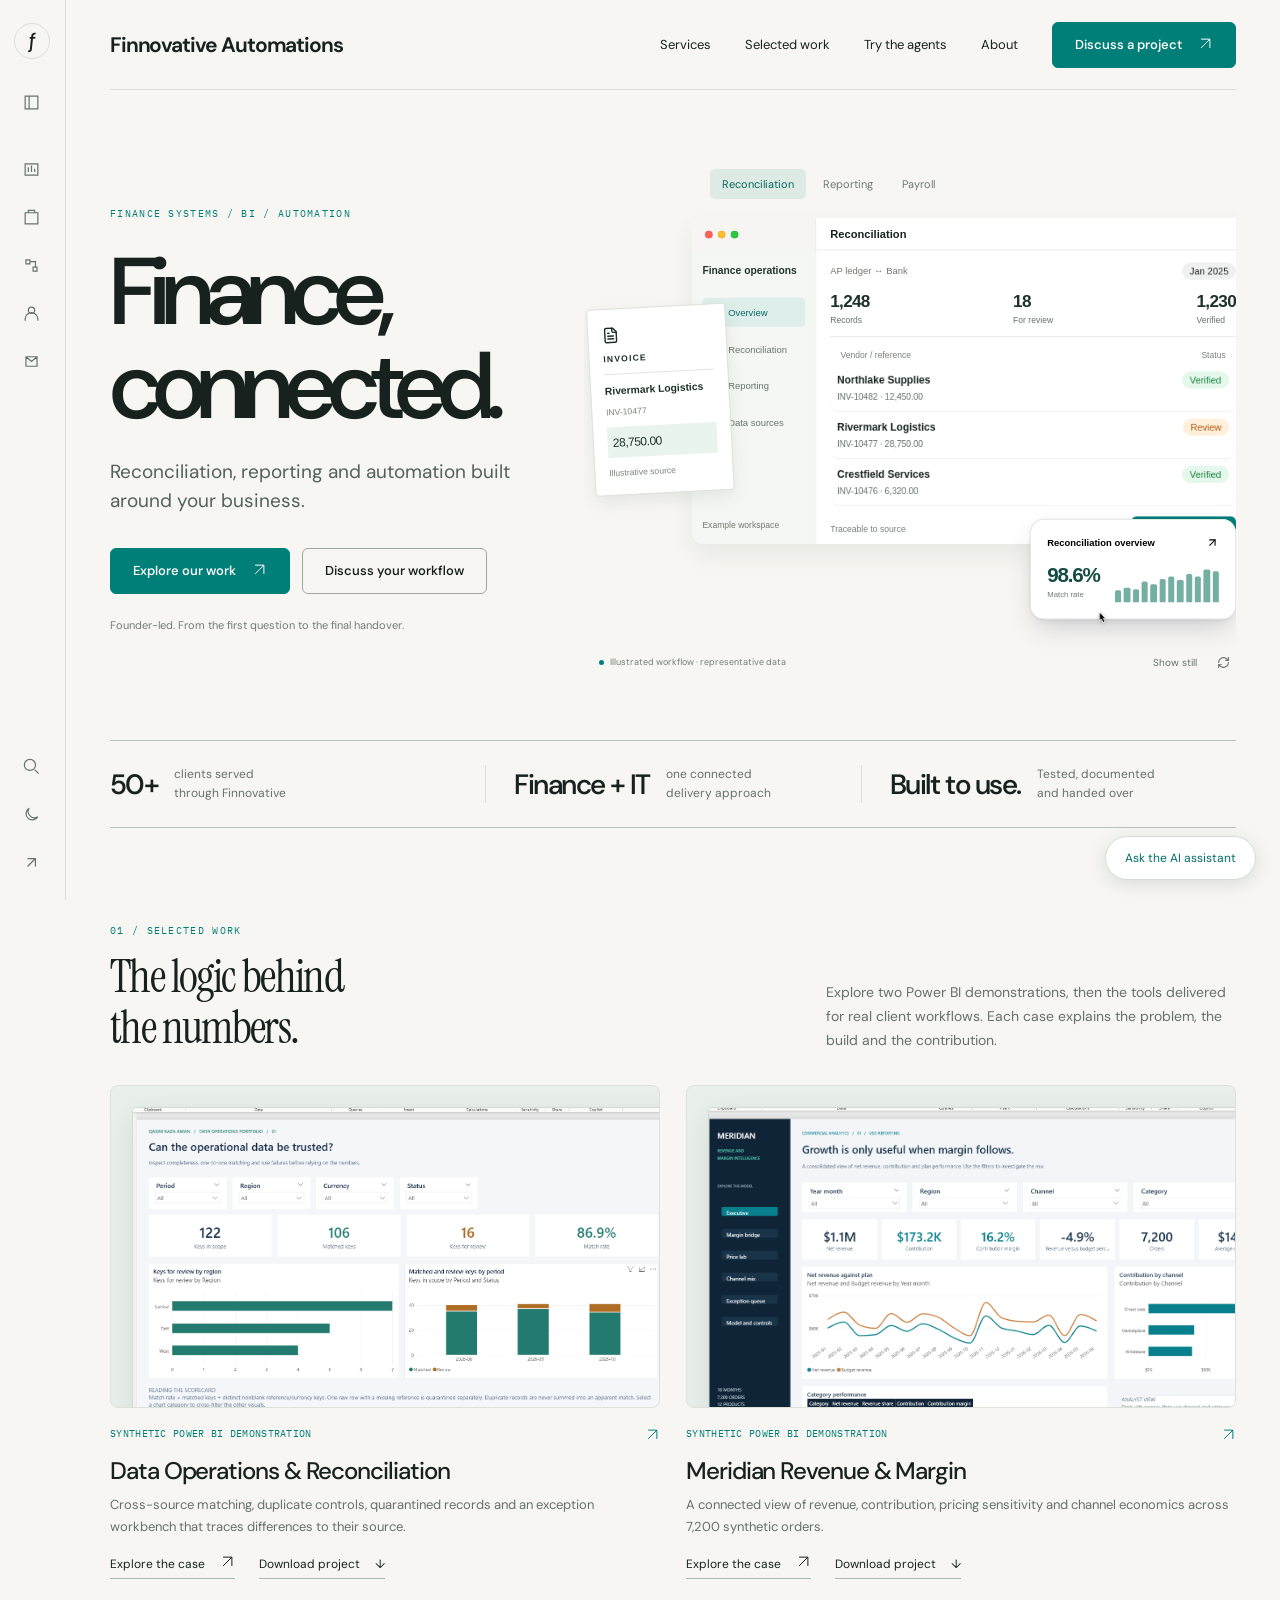
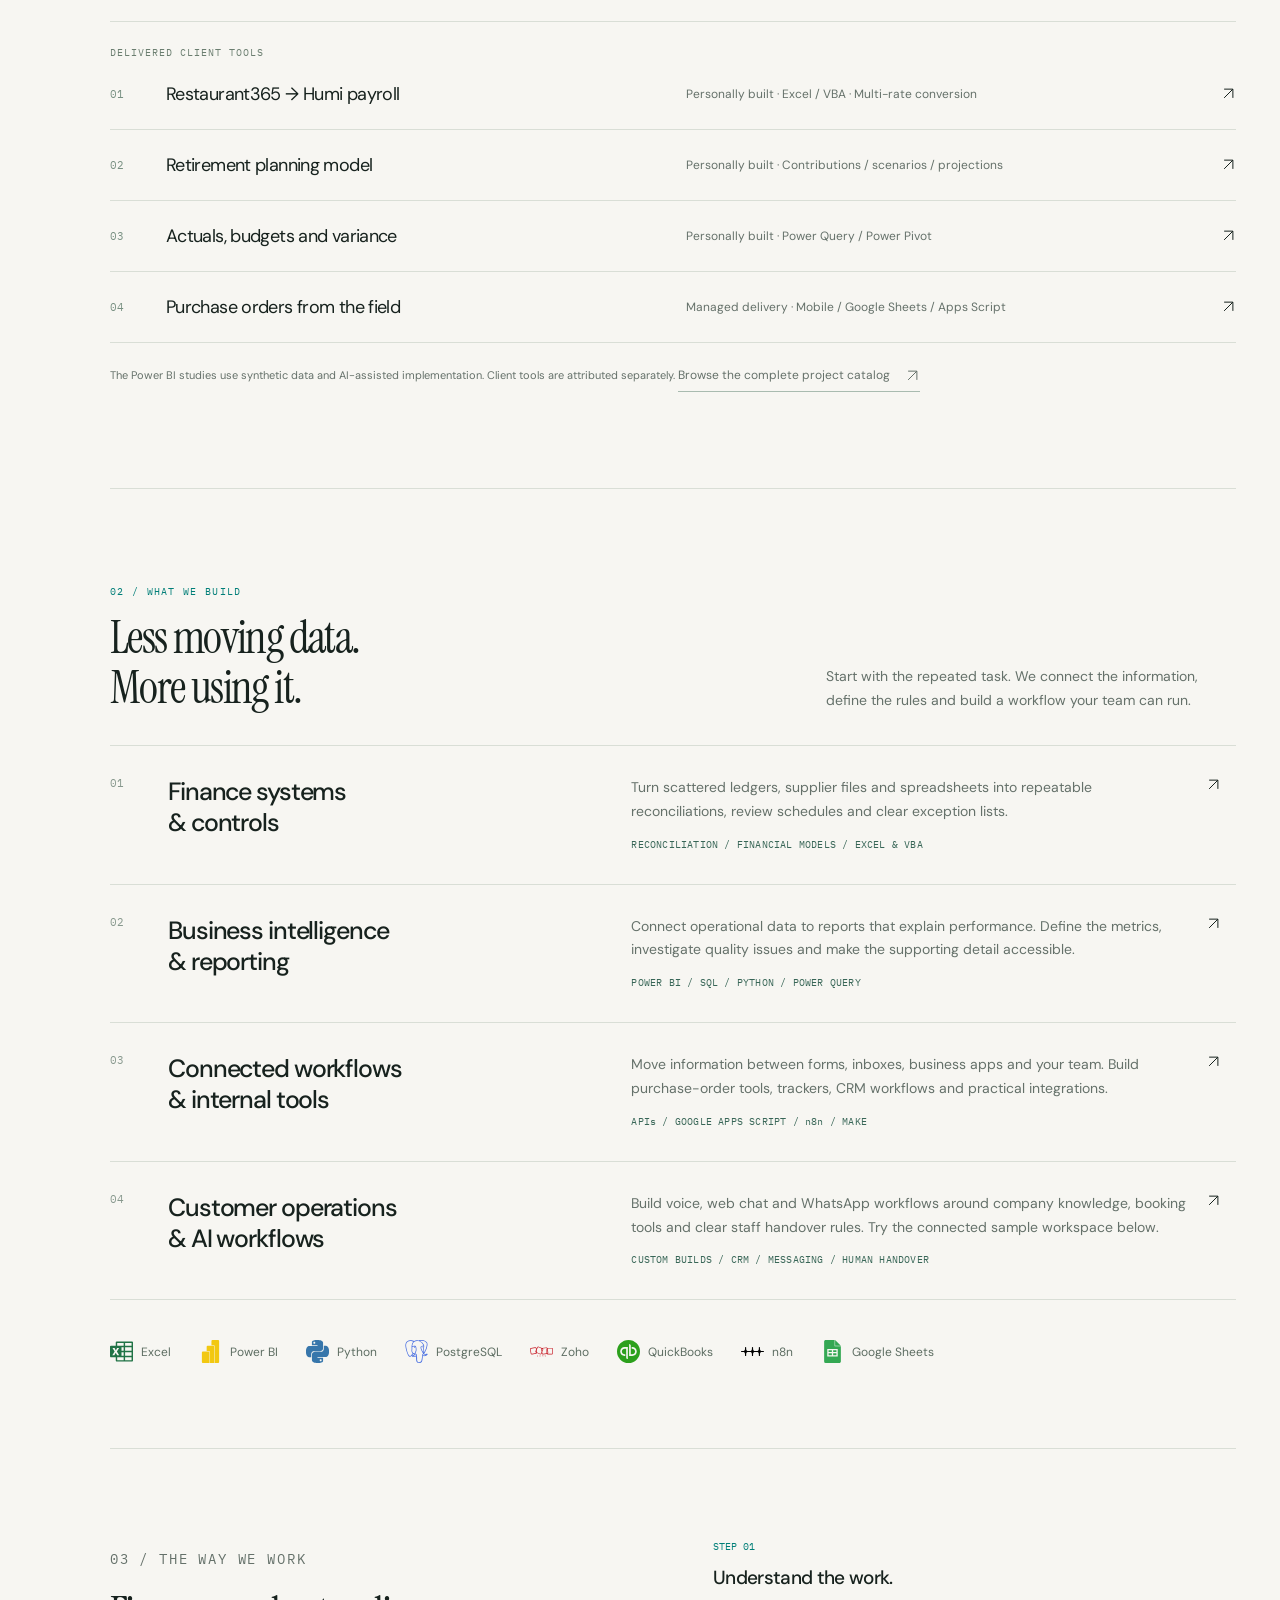
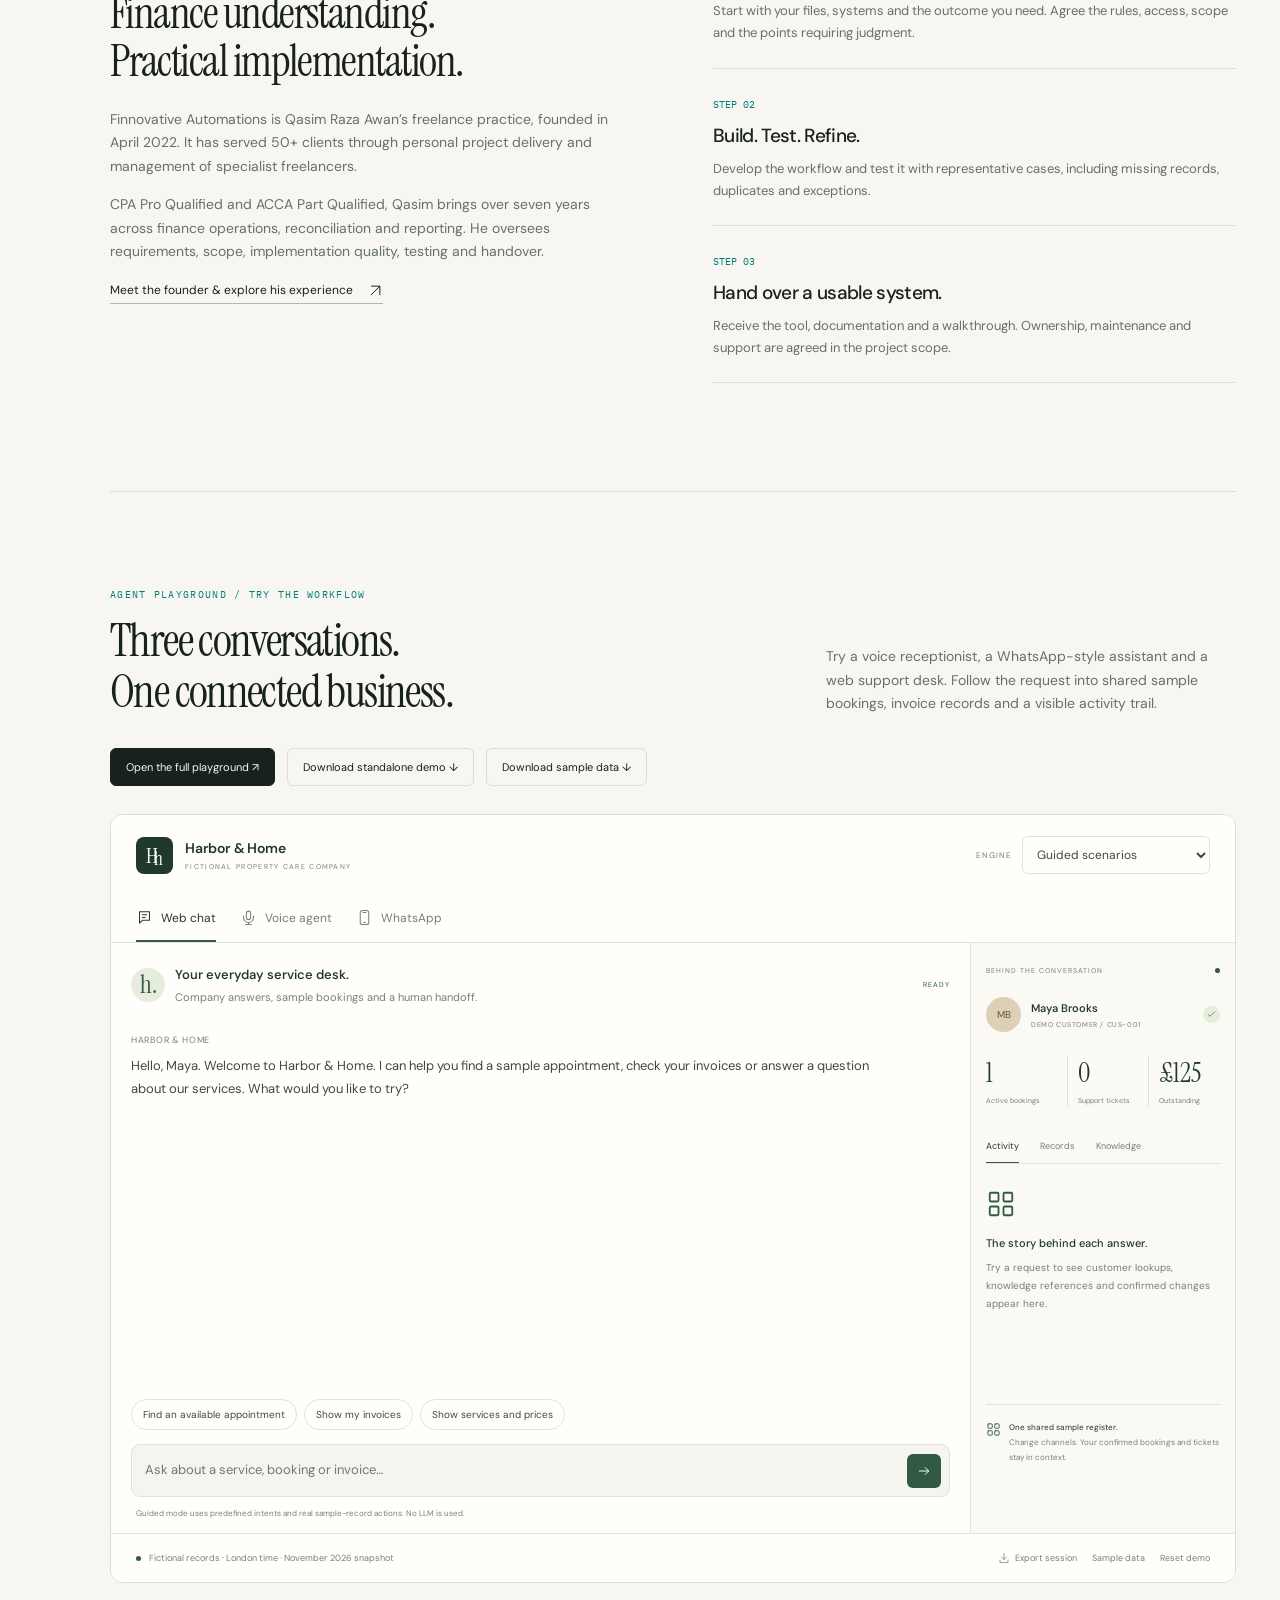
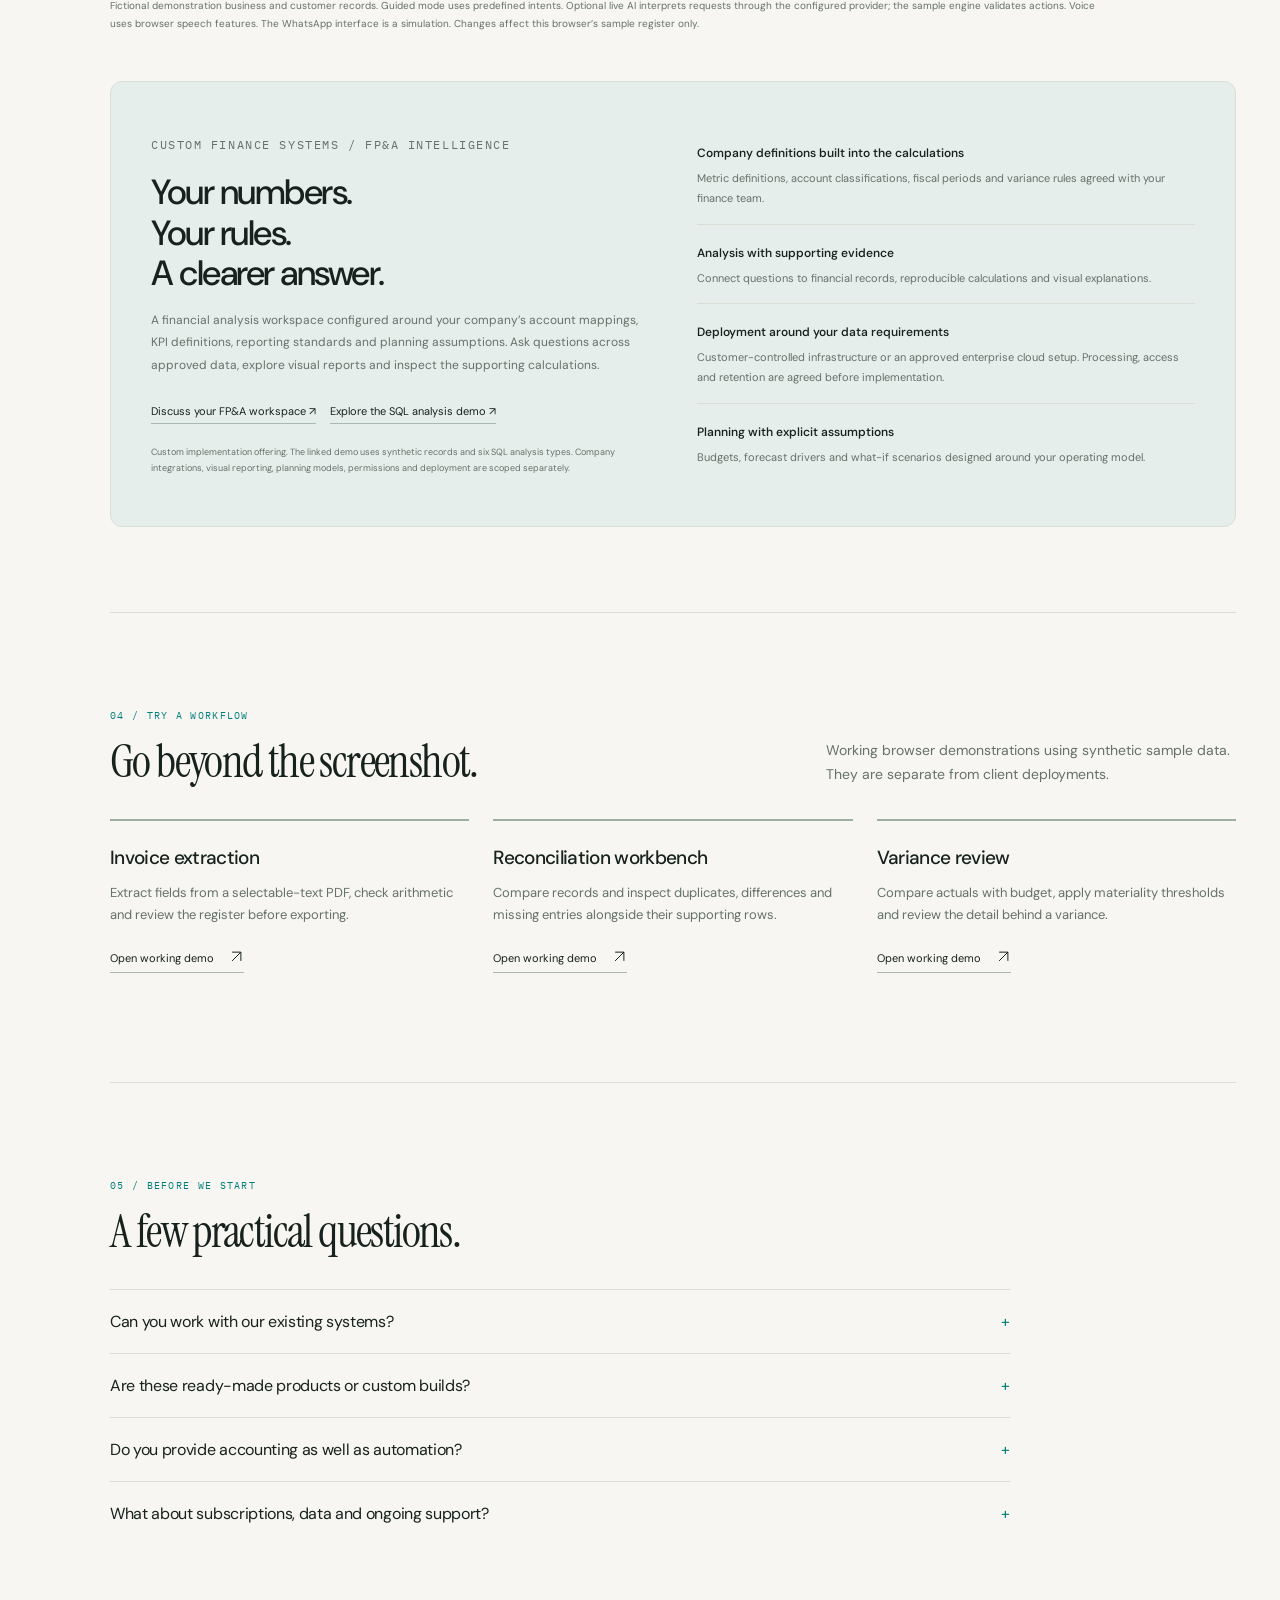
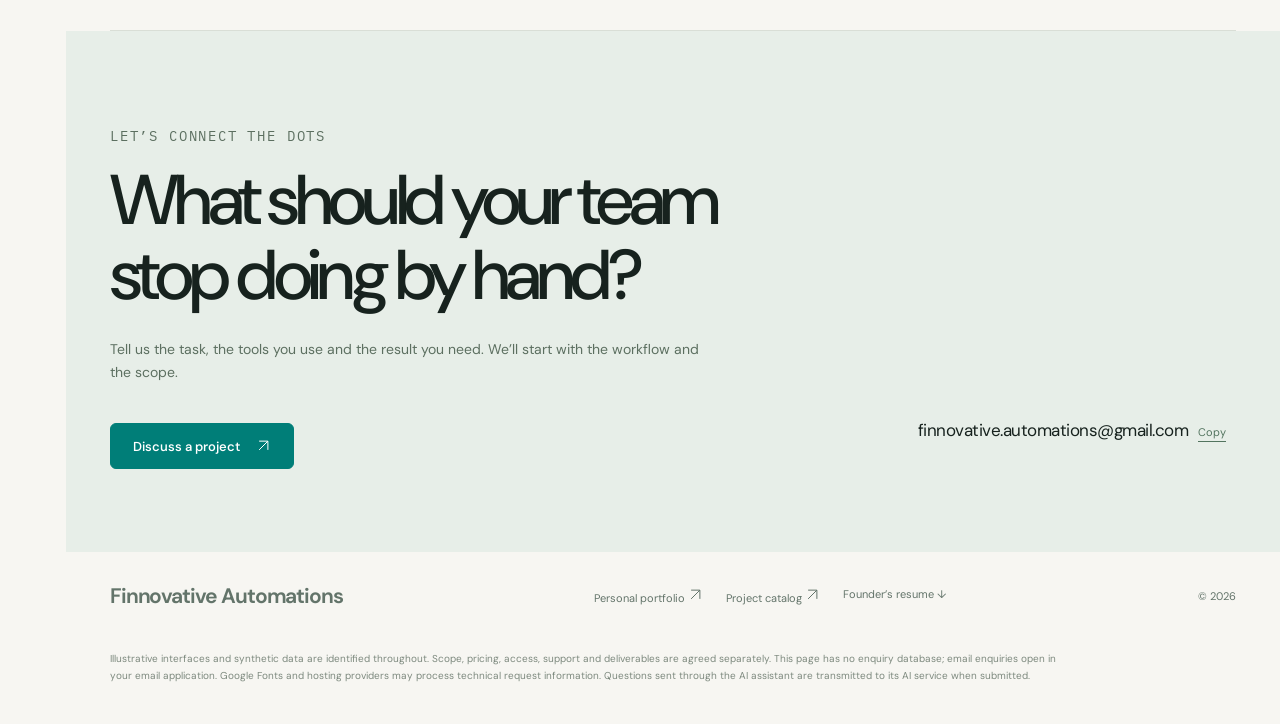
==== commit 3170b70e: "Add connected voice, chat and WhatsApp-style playground with standalone demo and custom FP&A offerin" ====
--- a/finnovative/index.html
+++ b/finnovative/index.html
@@ -1,6 +1,6 @@
 <!doctype html>
-<html lang="en" data-brand="company"><head><meta charset="utf-8"><meta name="viewport" content="width=device-width,initial-scale=1"><meta name="theme-color" content="#f7f6f2"><title>Finnovative Automations | Finance, connected.</title><meta name="description" content="Finance systems, Power BI reporting and business automation. Founder-led delivery across reconciliation, Excel, SQL, Python and connected workflows."><link rel="stylesheet" href="precision.css?v=20261115"><link rel="stylesheet" href="assets/precision-demo.css?v=20261115"><link rel="stylesheet" href="../ui/shell.css?v=20261115b"><script>try{document.documentElement.dataset.theme=localStorage.getItem("qaf-theme-company")||"light";document.documentElement.dataset.rail=localStorage.getItem("qaf-rail-company")||"collapsed";}catch{}</script></head><body><aside class="portfolio-rail" id="portfolio-rail" aria-label="Portfolio navigation"><a class="rail-brand" href="#top" aria-label="Back to top">ƒ</a><button class="rail-toggle" aria-label="Expand sidebar" aria-expanded="false" aria-controls="rail-links"><svg viewBox="0 0 24 24" fill="none" stroke="currentColor" stroke-width="1.5" aria-hidden="true"><path d="M4 4h16v16H4zM9 4v16"/></svg><span>Expand sidebar</span></button><nav id="rail-links"><a href="#services" aria-label="Services" title="Services"><svg viewBox="0 0 24 24" fill="none" stroke="currentColor" stroke-width="1.5" aria-hidden="true"><path d="M4 5h16v14H4zM8 15V9m4 6V7m4 8v-4"/></svg><span>Services</span></a><a href="#client-work" aria-label="Selected work" title="Selected work"><svg viewBox="0 0 24 24" fill="none" stroke="currentColor" stroke-width="1.5" aria-hidden="true"><path d="M4 6h16v14H4zM8 6V3h8v3"/></svg><span>Selected work</span></a><a href="#demonstrations" aria-label="Working demos" title="Working demos"><svg viewBox="0 0 24 24" fill="none" stroke="currentColor" stroke-width="1.5" aria-hidden="true"><path d="M5 5h5v5H5zM14 14h5v5h-5zM10 7h7v7"/></svg><span>Working demos</span></a><a href="#about" aria-label="Our approach" title="Our approach"><svg viewBox="0 0 24 24" fill="none" stroke="currentColor" stroke-width="1.5" aria-hidden="true"><path d="M12 12a4 4 0 1 0 0-8 4 4 0 0 0 0 8zM4 21v-2a8 8 0 0 1 16 0v2"/></svg><span>Our approach</span></a><a href="#contact" aria-label="Contact" title="Contact"><svg viewBox="0 0 24 24" fill="none" stroke="currentColor" stroke-width="1.5" aria-hidden="true"><path d="M5 6h14v12H5zM5 6l7 6 7-6"/></svg><span>Contact</span></a></nav><div class="rail-bottom"><button class="search-open" aria-label="Search portfolio"><svg viewBox="0 0 24 24" fill="none" stroke="currentColor" stroke-width="1.5" aria-hidden="true"><path d="M16 16l5 5M10 17a7 7 0 1 0 0-14 7 7 0 0 0 0 14"/></svg><span>Search / Ctrl K</span></button><button class="theme-toggle" aria-label="Switch to dark mode"><svg viewBox="0 0 24 24" fill="none" stroke="currentColor" stroke-width="1.5" aria-hidden="true"><path d="M20 15a8 8 0 0 1-11-11 8 8 0 1 0 11 11z"/></svg><span>Dark mode</span></button><a href="../" aria-label="Personal portfolio"><svg viewBox="0 0 24 24" fill="none" stroke="currentColor" stroke-width="1.5" aria-hidden="true"><path d="M7 17 17 7M7 7h10v10"/></svg><span>Personal portfolio</span></a></div></aside><div class="site-content"><a class="skip" href="#main">Skip to content</a><header class="site-header wrap"><a class="wordmark" href="#top">Finnovative Automations</a><button class="mobile-theme theme-toggle" aria-label="Switch to dark mode">◐</button><button class="menu-toggle" aria-expanded="false" aria-controls="site-nav">Menu</button><nav id="site-nav" class="site-nav" aria-label="Main navigation"><a href="#services">Services</a><a href="#client-work">Selected work</a><a href="#about">About</a><a class="button" href="#contact">Discuss a project <span class="arrow"><svg width="15" height="15" viewBox="0 0 24 24" fill="none" stroke="currentColor" stroke-width="1.6" aria-hidden="true"><path d="M5 19 19 5M5 5h14v14"/></svg></span></a></nav></header>
+<html lang="en" data-brand="company"><head><meta charset="utf-8"><meta name="viewport" content="width=device-width,initial-scale=1"><meta name="theme-color" content="#f7f6f2"><title>Finnovative Automations | Finance, connected.</title><meta name="description" content="Finance systems, Power BI reporting and business automation. Founder-led delivery across reconciliation, Excel, SQL, Python and connected workflows."><link rel="stylesheet" href="precision.css?v=20261115"><link rel="stylesheet" href="assets/precision-demo.css?v=20261115"><link rel="stylesheet" href="../ui/shell.css?v=20261115b"><script>try{document.documentElement.dataset.theme=localStorage.getItem("qaf-theme-company")||"light";document.documentElement.dataset.rail=localStorage.getItem("qaf-rail-company")||"collapsed";}catch{}</script><link rel="stylesheet" href="playground-section.css?v=20261115c"></head><body><aside class="portfolio-rail" id="portfolio-rail" aria-label="Portfolio navigation"><a class="rail-brand" href="#top" aria-label="Back to top">ƒ</a><button class="rail-toggle" aria-label="Expand sidebar" aria-expanded="false" aria-controls="rail-links"><svg viewBox="0 0 24 24" fill="none" stroke="currentColor" stroke-width="1.5" aria-hidden="true"><path d="M4 4h16v16H4zM9 4v16"/></svg><span>Expand sidebar</span></button><nav id="rail-links"><a href="#services" aria-label="Services" title="Services"><svg viewBox="0 0 24 24" fill="none" stroke="currentColor" stroke-width="1.5" aria-hidden="true"><path d="M4 5h16v14H4zM8 15V9m4 6V7m4 8v-4"/></svg><span>Services</span></a><a href="#client-work" aria-label="Selected work" title="Selected work"><svg viewBox="0 0 24 24" fill="none" stroke="currentColor" stroke-width="1.5" aria-hidden="true"><path d="M4 6h16v14H4zM8 6V3h8v3"/></svg><span>Selected work</span></a><a href="#demonstrations" aria-label="Working demos" title="Working demos"><svg viewBox="0 0 24 24" fill="none" stroke="currentColor" stroke-width="1.5" aria-hidden="true"><path d="M5 5h5v5H5zM14 14h5v5h-5zM10 7h7v7"/></svg><span>Working demos</span></a><a href="#about" aria-label="Our approach" title="Our approach"><svg viewBox="0 0 24 24" fill="none" stroke="currentColor" stroke-width="1.5" aria-hidden="true"><path d="M12 12a4 4 0 1 0 0-8 4 4 0 0 0 0 8zM4 21v-2a8 8 0 0 1 16 0v2"/></svg><span>Our approach</span></a><a href="#contact" aria-label="Contact" title="Contact"><svg viewBox="0 0 24 24" fill="none" stroke="currentColor" stroke-width="1.5" aria-hidden="true"><path d="M5 6h14v12H5zM5 6l7 6 7-6"/></svg><span>Contact</span></a></nav><div class="rail-bottom"><button class="search-open" aria-label="Search portfolio"><svg viewBox="0 0 24 24" fill="none" stroke="currentColor" stroke-width="1.5" aria-hidden="true"><path d="M16 16l5 5M10 17a7 7 0 1 0 0-14 7 7 0 0 0 0 14"/></svg><span>Search / Ctrl K</span></button><button class="theme-toggle" aria-label="Switch to dark mode"><svg viewBox="0 0 24 24" fill="none" stroke="currentColor" stroke-width="1.5" aria-hidden="true"><path d="M20 15a8 8 0 0 1-11-11 8 8 0 1 0 11 11z"/></svg><span>Dark mode</span></button><a href="../" aria-label="Personal portfolio"><svg viewBox="0 0 24 24" fill="none" stroke="currentColor" stroke-width="1.5" aria-hidden="true"><path d="M7 17 17 7M7 7h10v10"/></svg><span>Personal portfolio</span></a></div></aside><div class="site-content"><a class="skip" href="#main">Skip to content</a><header class="site-header wrap"><a class="wordmark" href="#top">Finnovative Automations</a><button class="mobile-theme theme-toggle" aria-label="Switch to dark mode">◐</button><button class="menu-toggle" aria-expanded="false" aria-controls="site-nav">Menu</button><nav id="site-nav" class="site-nav" aria-label="Main navigation"><a href="#services">Services</a><a href="#client-work">Selected work</a><a href="#agent-playground">Try the agents</a><a href="#about">About</a><a class="button" href="#contact">Discuss a project <span class="arrow"><svg width="15" height="15" viewBox="0 0 24 24" fill="none" stroke="currentColor" stroke-width="1.6" aria-hidden="true"><path d="M5 19 19 5M5 5h14v14"/></svg></span></a></nav></header>
 <main id="main"><section class="hero wrap" id="top"><div class="hero-copy"><p class="eyebrow">FINANCE SYSTEMS / BI / AUTOMATION</p><h1>Finance,<br>connected.</h1><p class="intro">Reconciliation, reporting and automation built around your business.</p><div class="hero-actions"><a class="button" href="#client-work">Explore our work <span class="arrow"><svg width="15" height="15" viewBox="0 0 24 24" fill="none" stroke="currentColor" stroke-width="1.6" aria-hidden="true"><path d="M5 19 19 5M5 5h14v14"/></svg></span></a><a class="button secondary" href="#contact">Discuss your workflow</a></div><p class="hero-note">Founder-led. From the first question to the final handover.</p></div><div class="hero-art" id="precision-demo"><noscript><img src="../project-media/data-operations/overview.png" alt="Power BI reconciliation report" style="width:100%"><p>Enable JavaScript to play the illustrated walkthrough.</p></noscript></div></section>
 <div class="proof-strip wrap"><div><strong>50+</strong><small>clients served<br>through Finnovative</small></div><div><strong>Finance + IT</strong><small>one connected<br>delivery approach</small></div><div><strong>Built to use.</strong><small>Tested, documented<br>and handed over</small></div></div>
 <section class="section wrap" id="client-work"><div class="section-heading" data-reveal><div><p class="eyebrow">01 / SELECTED WORK</p><h2>The logic behind<br>the numbers.</h2></div><p>Explore two Power BI demonstrations, then the tools delivered for real client workflows. Each case explains the problem, the build and the contribution.</p></div><div class="work-grid"><article class="case-card" data-reveal><a class="case-visual" href="../projects/data-operations.html"><img src="../project-media/data-operations/overview.png" alt="Data Operations &amp; Reconciliation actual Power BI Desktop report" width="1320" height="850" loading="lazy"></a><div class="case-meta"><span>SYNTHETIC POWER BI DEMONSTRATION</span><span><svg width="15" height="15" viewBox="0 0 24 24" fill="none" stroke="currentColor" stroke-width="1.6" aria-hidden="true"><path d="M5 19 19 5M5 5h14v14"/></svg></span></div><h3><a href="../projects/data-operations.html">Data Operations &amp; Reconciliation</a></h3><p>Cross-source matching, duplicate controls, quarantined records and an exception workbench that traces differences to their source.</p><div class="case-links"><a class="text-link" href="../projects/data-operations.html">Explore the case <span><svg width="15" height="15" viewBox="0 0 24 24" fill="none" stroke="currentColor" stroke-width="1.6" aria-hidden="true"><path d="M5 19 19 5M5 5h14v14"/></svg></span></a><a class="text-link" href="../downloads/Qasim_Data_Operations_PowerBI_Project.zip" download>Download project <span>↓</span></a></div></article><article class="case-card" data-reveal><a class="case-visual" href="../projects/meridian-margin.html"><img src="../project-media/meridian/executive.png" alt="Meridian Revenue &amp; Margin actual Power BI Desktop report" width="1320" height="850" loading="lazy"></a><div class="case-meta"><span>SYNTHETIC POWER BI DEMONSTRATION</span><span><svg width="15" height="15" viewBox="0 0 24 24" fill="none" stroke="currentColor" stroke-width="1.6" aria-hidden="true"><path d="M5 19 19 5M5 5h14v14"/></svg></span></div><h3><a href="../projects/meridian-margin.html">Meridian Revenue &amp; Margin</a></h3><p>A connected view of revenue, contribution, pricing sensitivity and channel economics across 7,200 synthetic orders.</p><div class="case-links"><a class="text-link" href="../projects/meridian-margin.html">Explore the case <span><svg width="15" height="15" viewBox="0 0 24 24" fill="none" stroke="currentColor" stroke-width="1.6" aria-hidden="true"><path d="M5 19 19 5M5 5h14v14"/></svg></span></a><a class="text-link" href="../downloads/Qasim_Meridian_Revenue_Margin_PowerBI.zip" download>Download project <span>↓</span></a></div></article></div><div class="real-projects"><p class="section-subtitle">DELIVERED CLIENT TOOLS</p><a class="project-row" href="../projects/#payroll"><span class="number">01</span><span class="project-name">Restaurant365 → Humi payroll</span><p>Personally built · Excel / VBA · Multi-rate conversion</p><span class="arrow"><svg width="15" height="15" viewBox="0 0 24 24" fill="none" stroke="currentColor" stroke-width="1.6" aria-hidden="true"><path d="M5 19 19 5M5 5h14v14"/></svg></span></a><a class="project-row" href="../projects/#retirement"><span class="number">02</span><span class="project-name">Retirement planning model</span><p>Personally built · Contributions / scenarios / projections</p><span class="arrow"><svg width="15" height="15" viewBox="0 0 24 24" fill="none" stroke="currentColor" stroke-width="1.6" aria-hidden="true"><path d="M5 19 19 5M5 5h14v14"/></svg></span></a><a class="project-row" href="../projects/#profit-loss"><span class="number">03</span><span class="project-name">Actuals, budgets and variance</span><p>Personally built · Power Query / Power Pivot</p><span class="arrow"><svg width="15" height="15" viewBox="0 0 24 24" fill="none" stroke="currentColor" stroke-width="1.6" aria-hidden="true"><path d="M5 19 19 5M5 5h14v14"/></svg></span></a><a class="project-row" href="../projects/#purchase-orders"><span class="number">04</span><span class="project-name">Purchase orders from the field</span><p>Managed delivery · Mobile / Google Sheets / Apps Script</p><span class="arrow"><svg width="15" height="15" viewBox="0 0 24 24" fill="none" stroke="currentColor" stroke-width="1.6" aria-hidden="true"><path d="M5 19 19 5M5 5h14v14"/></svg></span></a></div><p style="font-size:11px;color:var(--muted);margin-top:22px">The Power BI studies use synthetic data and AI-assisted implementation. Client tools are attributed separately. <a class="text-link" href="../projects/">Browse the complete project catalog <svg width="15" height="15" viewBox="0 0 24 24" fill="none" stroke="currentColor" stroke-width="1.6" aria-hidden="true"><path d="M5 19 19 5M5 5h14v14"/></svg></a></p></section>
-<section class="section wrap" id="services"><div class="section-heading" data-reveal><div><p class="eyebrow">02 / WHAT WE BUILD</p><h2>Less moving data.<br>More using it.</h2></div><p>Start with the repeated task. We connect the information, define the rules and build a workflow your team can run.</p></div><div class="service-list"><article class="service-item" id="finance-services" data-reveal><span class="number">01</span><h3>Finance systems<br>&amp; controls</h3><div><p>Turn scattered ledgers, supplier files and spreadsheets into repeatable reconciliations, review schedules and clear exception lists.</p><div class="service-tags">RECONCILIATION / FINANCIAL MODELS / EXCEL & VBA</div></div><a class="arrow" href="mailto:finnovative.automations@gmail.com?subject=Project%20enquiry" aria-label="Enquire about finance-services"><svg width="15" height="15" viewBox="0 0 24 24" fill="none" stroke="currentColor" stroke-width="1.6" aria-hidden="true"><path d="M5 19 19 5M5 5h14v14"/></svg></a></article><article class="service-item" id="bi-services" data-reveal><span class="number">02</span><h3>Business intelligence<br>&amp; reporting</h3><div><p>Connect operational data to reports that explain performance. Define the metrics, investigate quality issues and make the supporting detail accessible.</p><div class="service-tags">POWER BI / SQL / PYTHON / POWER QUERY</div></div><a class="arrow" href="mailto:finnovative.automations@gmail.com?subject=Project%20enquiry" aria-label="Enquire about bi-services"><svg width="15" height="15" viewBox="0 0 24 24" fill="none" stroke="currentColor" stroke-width="1.6" aria-hidden="true"><path d="M5 19 19 5M5 5h14v14"/></svg></a></article><article class="service-item" id="it-services" data-reveal><span class="number">03</span><h3>Connected workflows<br>&amp; internal tools</h3><div><p>Move information between forms, inboxes, business apps and your team. Build purchase-order tools, trackers, CRM workflows and practical integrations.</p><div class="service-tags">APIs / GOOGLE APPS SCRIPT / n8n / MAKE</div></div><a class="arrow" href="mailto:finnovative.automations@gmail.com?subject=Project%20enquiry" aria-label="Enquire about it-services"><svg width="15" height="15" viewBox="0 0 24 24" fill="none" stroke="currentColor" stroke-width="1.6" aria-hidden="true"><path d="M5 19 19 5M5 5h14v14"/></svg></a></article><article class="service-item" id="customer-operations" data-reveal><span class="number">04</span><h3>Customer operations<br>&amp; AI workflows</h3><div><p>Scope enquiry capture, support assistance, messaging and booking workflows around approved information and clear staff handover rules.</p><div class="service-tags">CUSTOM BUILDS / CRM / MESSAGING / HUMAN HANDOVER</div></div><a class="arrow" href="mailto:finnovative.automations@gmail.com?subject=Project%20enquiry" aria-label="Enquire about customer-operations"><svg width="15" height="15" viewBox="0 0 24 24" fill="none" stroke="currentColor" stroke-width="1.6" aria-hidden="true"><path d="M5 19 19 5M5 5h14v14"/></svg></a></article></div><div class="software-list" aria-label="Selected tools"><span><img src="../brand-assets/excel.svg" alt="" width="23" height="23" loading="lazy">Excel</span><span><img src="../brand-assets/powerbi.svg" alt="" width="23" height="23" loading="lazy">Power BI</span><span><img src="../brand-assets/python.svg" alt="" width="23" height="23" loading="lazy">Python</span><span><img src="../brand-assets/postgresql.svg" alt="" width="23" height="23" loading="lazy">PostgreSQL</span><span><img src="../brand-assets/zoho.svg" alt="" width="23" height="23" loading="lazy">Zoho</span><span><img src="../brand-assets/quickbooks.svg" alt="" width="23" height="23" loading="lazy">QuickBooks</span><span><img src="../brand-assets/n8n.svg" alt="" width="23" height="23" loading="lazy">n8n</span><span><img src="../brand-assets/sheets.svg" alt="" width="23" height="23" loading="lazy">Google Sheets</span></div></section><section class="section wrap" id="about"><div class="about-grid"><div class="about-copy" data-reveal><p class="eyebrow">03 / THE WAY WE WORK</p><h2>Finance understanding.<br>Practical implementation.</h2><p>Finnovative Automations is Qasim Raza Awan’s freelance practice, founded in April 2022. It has served 50+ clients through personal project delivery and management of specialist freelancers.</p><p>CPA Pro Qualified and ACCA Part Qualified, Qasim brings over seven years across finance operations, reconciliation and reporting. He oversees requirements, scope, implementation quality, testing and handover.</p><a class="text-link" href="../">Meet the founder &amp; explore his experience <svg width="15" height="15" viewBox="0 0 24 24" fill="none" stroke="currentColor" stroke-width="1.6" aria-hidden="true"><path d="M5 19 19 5M5 5h14v14"/></svg></a></div><div class="process-steps" id="process"><article class="process-step" data-reveal><span>STEP 01</span><h3>Understand the work.</h3><p>Start with your files, systems and the outcome you need. Agree the rules, access, scope and the points requiring judgment.</p></article><article class="process-step" data-reveal><span>STEP 02</span><h3>Build. Test. Refine.</h3><p>Develop the workflow and test it with representative cases, including missing records, duplicates and exceptions.</p></article><article class="process-step" data-reveal><span>STEP 03</span><h3>Hand over a usable system.</h3><p>Receive the tool, documentation and a walkthrough. Ownership, maintenance and support are agreed in the project scope.</p></article></div></div></section><section class="section wrap" id="demonstrations"><div class="section-heading" data-reveal><div><p class="eyebrow">04 / TRY A WORKFLOW</p><h2>Go beyond the screenshot.</h2></div><p>Working browser demonstrations using synthetic sample data. They are separate from client deployments.</p></div><div class="demo-links" id="demos"><article class="demo-link" data-reveal><strong>Invoice extraction</strong><p>Extract fields from a selectable-text PDF, check arithmetic and review the register before exporting.</p><a class="text-link" href="../products/?app=invoice">Open working demo <span><svg width="15" height="15" viewBox="0 0 24 24" fill="none" stroke="currentColor" stroke-width="1.6" aria-hidden="true"><path d="M5 19 19 5M5 5h14v14"/></svg></span></a></article><article class="demo-link" data-reveal><strong>Reconciliation workbench</strong><p>Compare records and inspect duplicates, differences and missing entries alongside their supporting rows.</p><a class="text-link" href="../products/?app=reconciliation">Open working demo <span><svg width="15" height="15" viewBox="0 0 24 24" fill="none" stroke="currentColor" stroke-width="1.6" aria-hidden="true"><path d="M5 19 19 5M5 5h14v14"/></svg></span></a></article><article class="demo-link" data-reveal><strong>Variance review</strong><p>Compare actuals with budget, apply materiality thresholds and review the detail behind a variance.</p><a class="text-link" href="../products/?app=variance">Open working demo <span><svg width="15" height="15" viewBox="0 0 24 24" fill="none" stroke="currentColor" stroke-width="1.6" aria-hidden="true"><path d="M5 19 19 5M5 5h14v14"/></svg></span></a></article></div></section><section class="section wrap" id="faq"><div class="section-heading"><div><p class="eyebrow">05 / BEFORE WE START</p><h2>A few practical questions.</h2></div></div><div class="faq-list"><details><summary>Can you work with our existing systems?</summary><p>We first check the available exports, APIs, permissions and account requirements. The proposed scope identifies integration options and constraints before development begins.</p></details><details><summary>Are these ready-made products or custom builds?</summary><p>Client engagements are scoped around your process. The illustrated hero is a scripted demonstration; the linked Power BI projects and browser tools use synthetic sample data. They show approaches that can be adapted to an agreed business requirement.</p></details><details><summary>Do you provide accounting as well as automation?</summary><p>Our work combines finance knowledge with practical systems delivery: reconciliation, receivables workflows, journal tools, financial models, reporting and finance system implementation support. Responsibilities and deliverables are agreed for each engagement.</p></details><details><summary>What about subscriptions, data and ongoing support?</summary><p>Any required hosting, messaging, AI usage or third-party subscriptions are identified separately from the build fee. Access, ownership, data handling, documentation and maintenance are agreed in the project proposal.</p></details></div></section><section class="contact-section" id="contact"><div class="wrap"><p class="eyebrow">LET’S CONNECT THE DOTS</p><h2>What should your team<br>stop doing by hand?</h2><p>Tell us the task, the tools you use and the result you need. We’ll start with the workflow and the scope.</p><div class="contact-bottom"><a class="button" href="mailto:finnovative.automations@gmail.com?subject=Automation%20project%20enquiry">Discuss a project <span class="arrow"><svg width="15" height="15" viewBox="0 0 24 24" fill="none" stroke="currentColor" stroke-width="1.6" aria-hidden="true"><path d="M5 19 19 5M5 5h14v14"/></svg></span></a><div><a class="email-address" href="mailto:finnovative.automations@gmail.com">finnovative.automations@gmail.com</a><button class="copy-email" type="button" data-copy-email>Copy</button><p class="copy-status" role="status" data-copy-status></p></div></div></div></section></main><footer class="wrap"><div class="footer"><a class="wordmark" href="#top">Finnovative Automations</a><div class="footer-links"><a href="../">Personal portfolio <svg width="15" height="15" viewBox="0 0 24 24" fill="none" stroke="currentColor" stroke-width="1.6" aria-hidden="true"><path d="M5 19 19 5M5 5h14v14"/></svg></a><a href="../projects/">Project catalog <svg width="15" height="15" viewBox="0 0 24 24" fill="none" stroke="currentColor" stroke-width="1.6" aria-hidden="true"><path d="M5 19 19 5M5 5h14v14"/></svg></a><a href="../downloads/Qasim_Raza_Awan_Resume.pdf?v=20261115b" download>Founder’s resume ↓</a></div><span>© 2026</span></div><p class="legal">Illustrative interfaces and synthetic data are identified throughout. Scope, pricing, access, support and deliverables are agreed separately. This page has no enquiry database; email enquiries open in your email application. Google Fonts and hosting providers may process technical request information. Questions sent through the AI assistant are transmitted to its AI service when submitted.</p></footer></div><dialog id="portfolio-search" aria-labelledby="portfolio-search-title"><div class="dialog-head"><h2 id="portfolio-search-title">Find your way.</h2><button data-close-dialog aria-label="Close search">×</button></div><label for="portfolio-query">Search projects, experience and tools</label><input id="portfolio-query" type="search" placeholder="Try Fabric, payroll or reconciliation" autocomplete="off"><div id="portfolio-results" aria-live="polite"></div><small>Ctrl / ⌘ K to open · Escape to close</small></dialog><dialog class="image-dialog" aria-label="Report screenshot"><button data-close-dialog aria-label="Close screenshot">Close ×</button><img alt="Expanded Power BI report screenshot"></dialog><button class="to-top" aria-label="Back to top" hidden>↑</button><div class="reading-progress" aria-hidden="true"></div><script src="../ui/interactions.js?v=20261115b" defer></script><script type="module" src="assets/precision-demo.js?v=20261115"></script><script src="../portfolio-assistant.js?v=20261113" defer></script></body></html>+<section class="section wrap" id="services"><div class="section-heading" data-reveal><div><p class="eyebrow">02 / WHAT WE BUILD</p><h2>Less moving data.<br>More using it.</h2></div><p>Start with the repeated task. We connect the information, define the rules and build a workflow your team can run.</p></div><div class="service-list"><article class="service-item" id="finance-services" data-reveal><span class="number">01</span><h3>Finance systems<br>&amp; controls</h3><div><p>Turn scattered ledgers, supplier files and spreadsheets into repeatable reconciliations, review schedules and clear exception lists.</p><div class="service-tags">RECONCILIATION / FINANCIAL MODELS / EXCEL & VBA</div></div><a class="arrow" href="mailto:finnovative.automations@gmail.com?subject=Project%20enquiry" aria-label="Enquire about finance-services"><svg width="15" height="15" viewBox="0 0 24 24" fill="none" stroke="currentColor" stroke-width="1.6" aria-hidden="true"><path d="M5 19 19 5M5 5h14v14"/></svg></a></article><article class="service-item" id="bi-services" data-reveal><span class="number">02</span><h3>Business intelligence<br>&amp; reporting</h3><div><p>Connect operational data to reports that explain performance. Define the metrics, investigate quality issues and make the supporting detail accessible.</p><div class="service-tags">POWER BI / SQL / PYTHON / POWER QUERY</div></div><a class="arrow" href="mailto:finnovative.automations@gmail.com?subject=Project%20enquiry" aria-label="Enquire about bi-services"><svg width="15" height="15" viewBox="0 0 24 24" fill="none" stroke="currentColor" stroke-width="1.6" aria-hidden="true"><path d="M5 19 19 5M5 5h14v14"/></svg></a></article><article class="service-item" id="it-services" data-reveal><span class="number">03</span><h3>Connected workflows<br>&amp; internal tools</h3><div><p>Move information between forms, inboxes, business apps and your team. Build purchase-order tools, trackers, CRM workflows and practical integrations.</p><div class="service-tags">APIs / GOOGLE APPS SCRIPT / n8n / MAKE</div></div><a class="arrow" href="mailto:finnovative.automations@gmail.com?subject=Project%20enquiry" aria-label="Enquire about it-services"><svg width="15" height="15" viewBox="0 0 24 24" fill="none" stroke="currentColor" stroke-width="1.6" aria-hidden="true"><path d="M5 19 19 5M5 5h14v14"/></svg></a></article><article class="service-item" id="customer-operations" data-reveal><span class="number">04</span><h3>Customer operations<br>&amp; AI workflows</h3><div><p>Build voice, web chat and WhatsApp workflows around company knowledge, booking tools and clear staff handover rules. Try the connected sample workspace below.</p><div class="service-tags">CUSTOM BUILDS / CRM / MESSAGING / HUMAN HANDOVER</div></div><a class="arrow" href="mailto:finnovative.automations@gmail.com?subject=Project%20enquiry" aria-label="Enquire about customer-operations"><svg width="15" height="15" viewBox="0 0 24 24" fill="none" stroke="currentColor" stroke-width="1.6" aria-hidden="true"><path d="M5 19 19 5M5 5h14v14"/></svg></a></article></div><div class="software-list" aria-label="Selected tools"><span><img src="../brand-assets/excel.svg" alt="" width="23" height="23" loading="lazy">Excel</span><span><img src="../brand-assets/powerbi.svg" alt="" width="23" height="23" loading="lazy">Power BI</span><span><img src="../brand-assets/python.svg" alt="" width="23" height="23" loading="lazy">Python</span><span><img src="../brand-assets/postgresql.svg" alt="" width="23" height="23" loading="lazy">PostgreSQL</span><span><img src="../brand-assets/zoho.svg" alt="" width="23" height="23" loading="lazy">Zoho</span><span><img src="../brand-assets/quickbooks.svg" alt="" width="23" height="23" loading="lazy">QuickBooks</span><span><img src="../brand-assets/n8n.svg" alt="" width="23" height="23" loading="lazy">n8n</span><span><img src="../brand-assets/sheets.svg" alt="" width="23" height="23" loading="lazy">Google Sheets</span></div></section><section class="section wrap" id="about"><div class="about-grid"><div class="about-copy" data-reveal><p class="eyebrow">03 / THE WAY WE WORK</p><h2>Finance understanding.<br>Practical implementation.</h2><p>Finnovative Automations is Qasim Raza Awan’s freelance practice, founded in April 2022. It has served 50+ clients through personal project delivery and management of specialist freelancers.</p><p>CPA Pro Qualified and ACCA Part Qualified, Qasim brings over seven years across finance operations, reconciliation and reporting. He oversees requirements, scope, implementation quality, testing and handover.</p><a class="text-link" href="../">Meet the founder &amp; explore his experience <svg width="15" height="15" viewBox="0 0 24 24" fill="none" stroke="currentColor" stroke-width="1.6" aria-hidden="true"><path d="M5 19 19 5M5 5h14v14"/></svg></a></div><div class="process-steps" id="process"><article class="process-step" data-reveal><span>STEP 01</span><h3>Understand the work.</h3><p>Start with your files, systems and the outcome you need. Agree the rules, access, scope and the points requiring judgment.</p></article><article class="process-step" data-reveal><span>STEP 02</span><h3>Build. Test. Refine.</h3><p>Develop the workflow and test it with representative cases, including missing records, duplicates and exceptions.</p></article><article class="process-step" data-reveal><span>STEP 03</span><h3>Hand over a usable system.</h3><p>Receive the tool, documentation and a walkthrough. Ownership, maintenance and support are agreed in the project scope.</p></article></div></div></section><section class="section wrap agent-playground-section" id="agent-playground"><div class="section-heading"><div><p class="eyebrow">AGENT PLAYGROUND / TRY THE WORKFLOW</p><h2>Three conversations.<br>One connected business.</h2></div><p>Try a voice receptionist, a WhatsApp-style assistant and a web support desk. Follow the request into shared sample bookings, invoice records and a visible activity trail.</p></div><div class="playground-intro-actions"><a href="playground/">Open the full playground ↗</a><a href="playground/Finnovative_Agent_Playground_Standalone.html" download>Download standalone demo ↓</a><a href="playground/sample-data.json" download>Download sample data ↓</a></div><div class="agent-embed-shell"><iframe id="agent-playground-frame" src="playground/?embedded=1" title="Finnovative interactive voice, WhatsApp-style and web chat agent playground" loading="lazy" allow="microphone" height="850"></iframe></div><p class="playground-disclosure">Fictional demonstration business and customer records. Guided mode uses predefined intents. Optional live AI interprets requests through the configured provider; the sample engine validates actions. Voice uses browser speech features. The WhatsApp interface is a simulation. Changes affect this browser’s sample register only.</p><div class="fpa-offer" id="fpa-intelligence"><div><p class="eyebrow">CUSTOM FINANCE SYSTEMS / FP&amp;A INTELLIGENCE</p><h3>Your numbers.<br>Your rules.<br>A clearer answer.</h3><p>A financial analysis workspace configured around your company’s account mappings, KPI definitions, reporting standards and planning assumptions. Ask questions across approved data, explore visual reports and inspect the supporting calculations.</p><a class="text-link" href="mailto:finnovative.automations@gmail.com?subject=Custom%20FP%26A%20workspace">Discuss your FP&amp;A workspace ↗</a><a class="text-link" href="fpa-demo/">Explore the SQL analysis demo ↗</a><p class="fpa-status">Custom implementation offering. The linked demo uses synthetic records and six SQL analysis types. Company integrations, visual reporting, planning models, permissions and deployment are scoped separately.</p></div><div class="fpa-capabilities"><div><strong>Company definitions built into the calculations</strong><p>Metric definitions, account classifications, fiscal periods and variance rules agreed with your finance team.</p></div><div><strong>Analysis with supporting evidence</strong><p>Connect questions to financial records, reproducible calculations and visual explanations.</p></div><div><strong>Deployment around your data requirements</strong><p>Customer-controlled infrastructure or an approved enterprise cloud setup. Processing, access and retention are agreed before implementation.</p></div><div><strong>Planning with explicit assumptions</strong><p>Budgets, forecast drivers and what-if scenarios designed around your operating model.</p></div></div></div></section><section class="section wrap" id="demonstrations"><div class="section-heading" data-reveal><div><p class="eyebrow">04 / TRY A WORKFLOW</p><h2>Go beyond the screenshot.</h2></div><p>Working browser demonstrations using synthetic sample data. They are separate from client deployments.</p></div><div class="demo-links" id="demos"><article class="demo-link" data-reveal><strong>Invoice extraction</strong><p>Extract fields from a selectable-text PDF, check arithmetic and review the register before exporting.</p><a class="text-link" href="../products/?app=invoice">Open working demo <span><svg width="15" height="15" viewBox="0 0 24 24" fill="none" stroke="currentColor" stroke-width="1.6" aria-hidden="true"><path d="M5 19 19 5M5 5h14v14"/></svg></span></a></article><article class="demo-link" data-reveal><strong>Reconciliation workbench</strong><p>Compare records and inspect duplicates, differences and missing entries alongside their supporting rows.</p><a class="text-link" href="../products/?app=reconciliation">Open working demo <span><svg width="15" height="15" viewBox="0 0 24 24" fill="none" stroke="currentColor" stroke-width="1.6" aria-hidden="true"><path d="M5 19 19 5M5 5h14v14"/></svg></span></a></article><article class="demo-link" data-reveal><strong>Variance review</strong><p>Compare actuals with budget, apply materiality thresholds and review the detail behind a variance.</p><a class="text-link" href="../products/?app=variance">Open working demo <span><svg width="15" height="15" viewBox="0 0 24 24" fill="none" stroke="currentColor" stroke-width="1.6" aria-hidden="true"><path d="M5 19 19 5M5 5h14v14"/></svg></span></a></article></div></section><section class="section wrap" id="faq"><div class="section-heading"><div><p class="eyebrow">05 / BEFORE WE START</p><h2>A few practical questions.</h2></div></div><div class="faq-list"><details><summary>Can you work with our existing systems?</summary><p>We first check the available exports, APIs, permissions and account requirements. The proposed scope identifies integration options and constraints before development begins.</p></details><details><summary>Are these ready-made products or custom builds?</summary><p>Client engagements are scoped around your process. The illustrated hero is a scripted demonstration; the linked Power BI projects and browser tools use synthetic sample data. They show approaches that can be adapted to an agreed business requirement.</p></details><details><summary>Do you provide accounting as well as automation?</summary><p>Our work combines finance knowledge with practical systems delivery: reconciliation, receivables workflows, journal tools, financial models, reporting and finance system implementation support. Responsibilities and deliverables are agreed for each engagement.</p></details><details><summary>What about subscriptions, data and ongoing support?</summary><p>Any required hosting, messaging, AI usage or third-party subscriptions are identified separately from the build fee. Access, ownership, data handling, documentation and maintenance are agreed in the project proposal.</p></details></div></section><section class="contact-section" id="contact"><div class="wrap"><p class="eyebrow">LET’S CONNECT THE DOTS</p><h2>What should your team<br>stop doing by hand?</h2><p>Tell us the task, the tools you use and the result you need. We’ll start with the workflow and the scope.</p><div class="contact-bottom"><a class="button" href="mailto:finnovative.automations@gmail.com?subject=Automation%20project%20enquiry">Discuss a project <span class="arrow"><svg width="15" height="15" viewBox="0 0 24 24" fill="none" stroke="currentColor" stroke-width="1.6" aria-hidden="true"><path d="M5 19 19 5M5 5h14v14"/></svg></span></a><div><a class="email-address" href="mailto:finnovative.automations@gmail.com">finnovative.automations@gmail.com</a><button class="copy-email" type="button" data-copy-email>Copy</button><p class="copy-status" role="status" data-copy-status></p></div></div></div></section></main><footer class="wrap"><div class="footer"><a class="wordmark" href="#top">Finnovative Automations</a><div class="footer-links"><a href="../">Personal portfolio <svg width="15" height="15" viewBox="0 0 24 24" fill="none" stroke="currentColor" stroke-width="1.6" aria-hidden="true"><path d="M5 19 19 5M5 5h14v14"/></svg></a><a href="../projects/">Project catalog <svg width="15" height="15" viewBox="0 0 24 24" fill="none" stroke="currentColor" stroke-width="1.6" aria-hidden="true"><path d="M5 19 19 5M5 5h14v14"/></svg></a><a href="../downloads/Qasim_Raza_Awan_Resume.pdf?v=20261115b" download>Founder’s resume ↓</a></div><span>© 2026</span></div><p class="legal">Illustrative interfaces and synthetic data are identified throughout. Scope, pricing, access, support and deliverables are agreed separately. This page has no enquiry database; email enquiries open in your email application. Google Fonts and hosting providers may process technical request information. Questions sent through the AI assistant are transmitted to its AI service when submitted.</p></footer></div><dialog id="portfolio-search" aria-labelledby="portfolio-search-title"><div class="dialog-head"><h2 id="portfolio-search-title">Find your way.</h2><button data-close-dialog aria-label="Close search">×</button></div><label for="portfolio-query">Search projects, experience and tools</label><input id="portfolio-query" type="search" placeholder="Try Fabric, payroll or reconciliation" autocomplete="off"><div id="portfolio-results" aria-live="polite"></div><small>Ctrl / ⌘ K to open · Escape to close</small></dialog><dialog class="image-dialog" aria-label="Report screenshot"><button data-close-dialog aria-label="Close screenshot">Close ×</button><img alt="Expanded Power BI report screenshot"></dialog><button class="to-top" aria-label="Back to top" hidden>↑</button><div class="reading-progress" aria-hidden="true"></div><script src="../ui/interactions.js?v=20261115b" defer></script><script type="module" src="assets/precision-demo.js?v=20261115"></script><script src="../portfolio-assistant.js?v=20261113" defer></script><script type="module" src="playground-embed.js?v=20261115c"></script></body></html>
--- a/finnovative/playground-section.css
+++ b/finnovative/playground-section.css
@@ -0,0 +1,2 @@
+.agent-playground-section{scroll-margin-top:100px}.playground-intro-actions{display:flex;flex-wrap:wrap;gap:12px;margin:23px 0 28px}.playground-intro-actions a{font-size:11px;border:1px solid var(--line);padding:11px 15px;border-radius:6px}.playground-intro-actions a:first-child{background:var(--ink);color:var(--paper);border-color:var(--ink)}.agent-embed-shell{border:1px solid var(--line);border-radius:13px;overflow:hidden;background:var(--paper)}.agent-embed-shell iframe{display:block;width:100%;border:0;min-height:720px;height:850px}.playground-disclosure{font-size:10px;color:var(--muted);line-height:1.8;margin:14px 0 0;max-width:1000px}.fpa-offer{display:grid;grid-template-columns:1fr 1fr;gap:48px;padding:40px;border:1px solid var(--line);background:var(--soft);border-radius:12px;margin-top:48px}.fpa-offer h3{font-size:35px;line-height:1.15;font-weight:500;letter-spacing:-1.5px;margin:16px 0}.fpa-offer p{font-size:12px;color:var(--muted);line-height:1.85}.fpa-offer .text-link{font-size:11px;margin:16px 14px 0 0}.fpa-capabilities{display:grid;gap:16px;align-content:center}.fpa-capabilities>div{padding:0 0 15px;border-bottom:1px solid var(--line)}.fpa-capabilities>div:last-child{border:0;padding:0}.fpa-capabilities strong{font-size:12px;font-weight:550}.fpa-capabilities p{font-size:11px;margin:6px 0 0}.fpa-status{font-size:9px!important;line-height:1.8;margin-top:20px!important}.agent-personal-callout{margin-top:24px;display:flex;justify-content:space-between;align-items:center;gap:20px;padding:23px 27px;border:1px solid var(--line);border-radius:10px;background:var(--soft)}.agent-personal-callout strong{display:block;font-size:16px}.agent-personal-callout p{font-size:12px;line-height:1.8;color:var(--muted);margin:8px 0 0}.agent-personal-callout a{font-size:12px;white-space:nowrap;text-decoration:underline;text-underline-offset:5px}.agent-personal-callout .eyebrow{margin-top:0}.agent-personal-callout h3{margin:0;font-size:19px}
+@media(max-width:800px){.fpa-offer{grid-template-columns:1fr;gap:24px;padding:25px}.fpa-offer h3{font-size:30px}.agent-personal-callout{flex-direction:column;align-items:flex-start}.agent-embed-shell iframe{height:1250px}.playground-intro-actions{gap:9px}.playground-intro-actions a{font-size:10px;padding:10px 11px}}
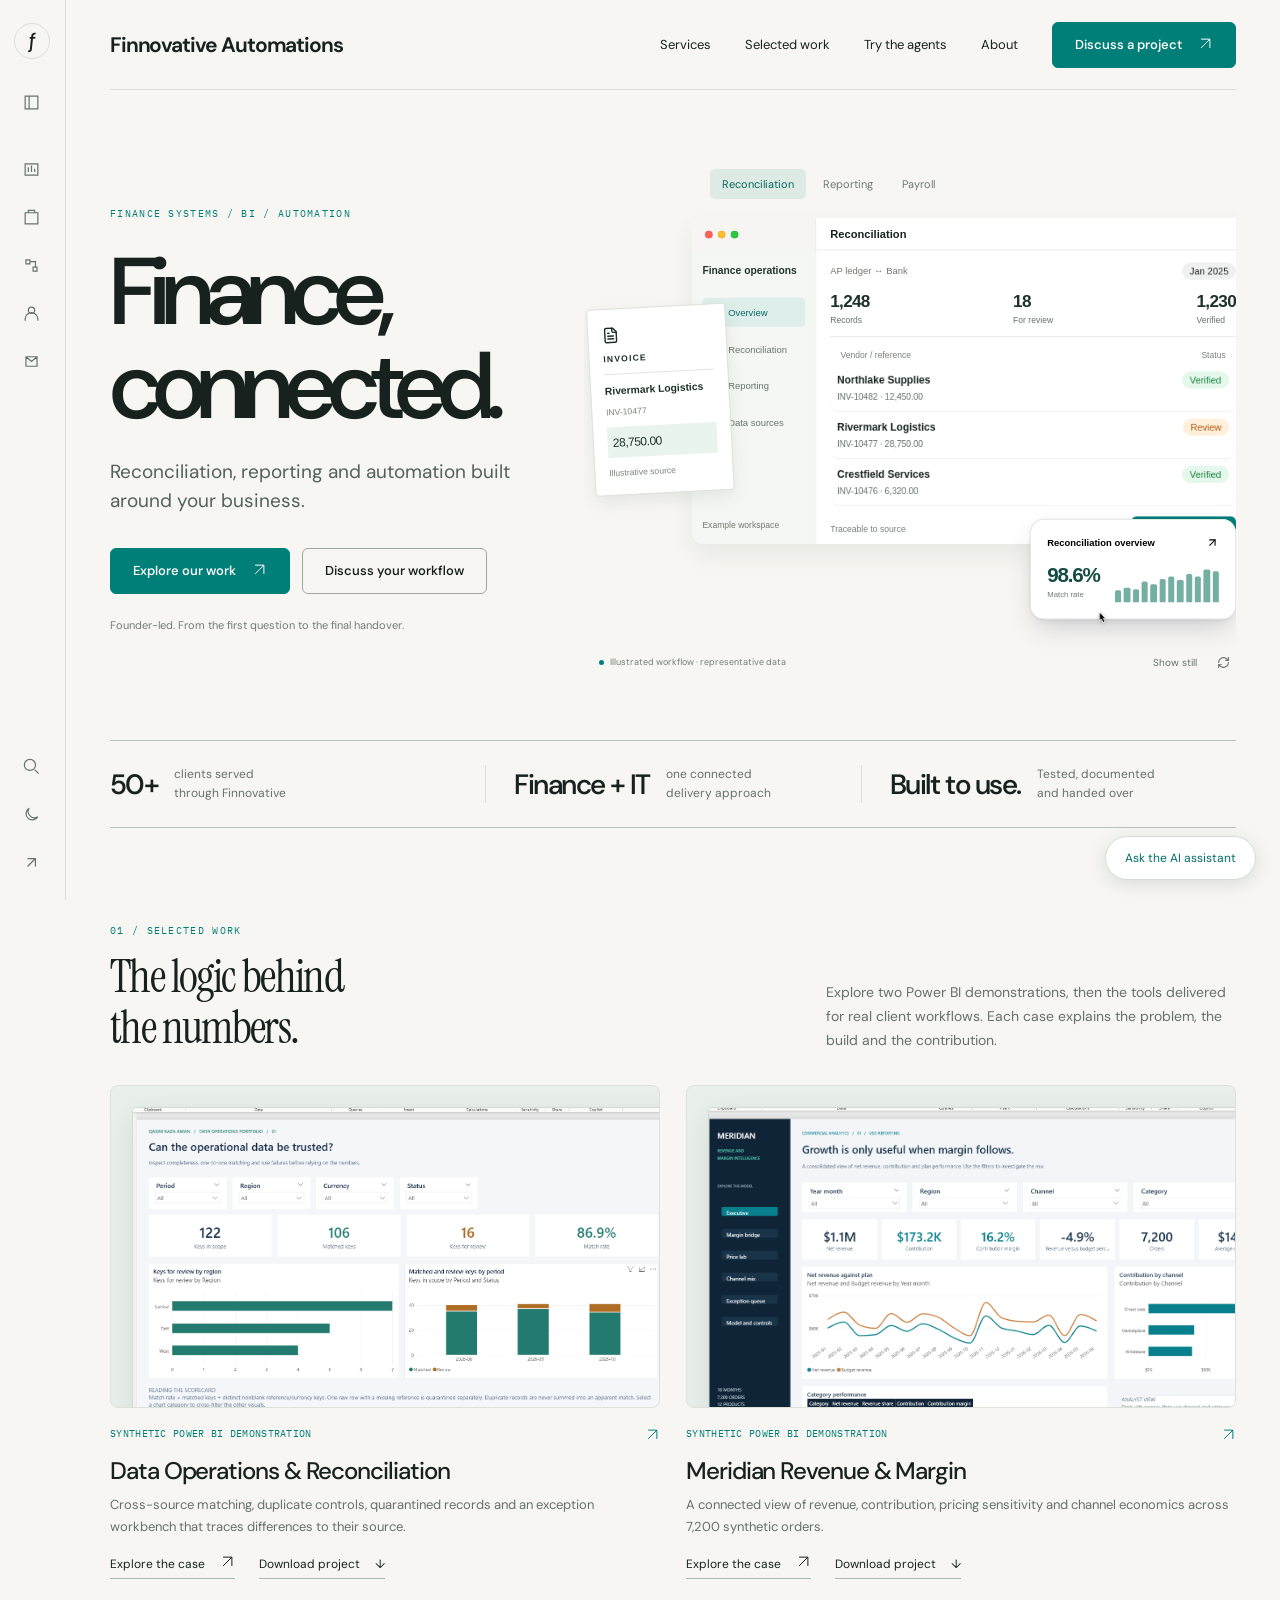
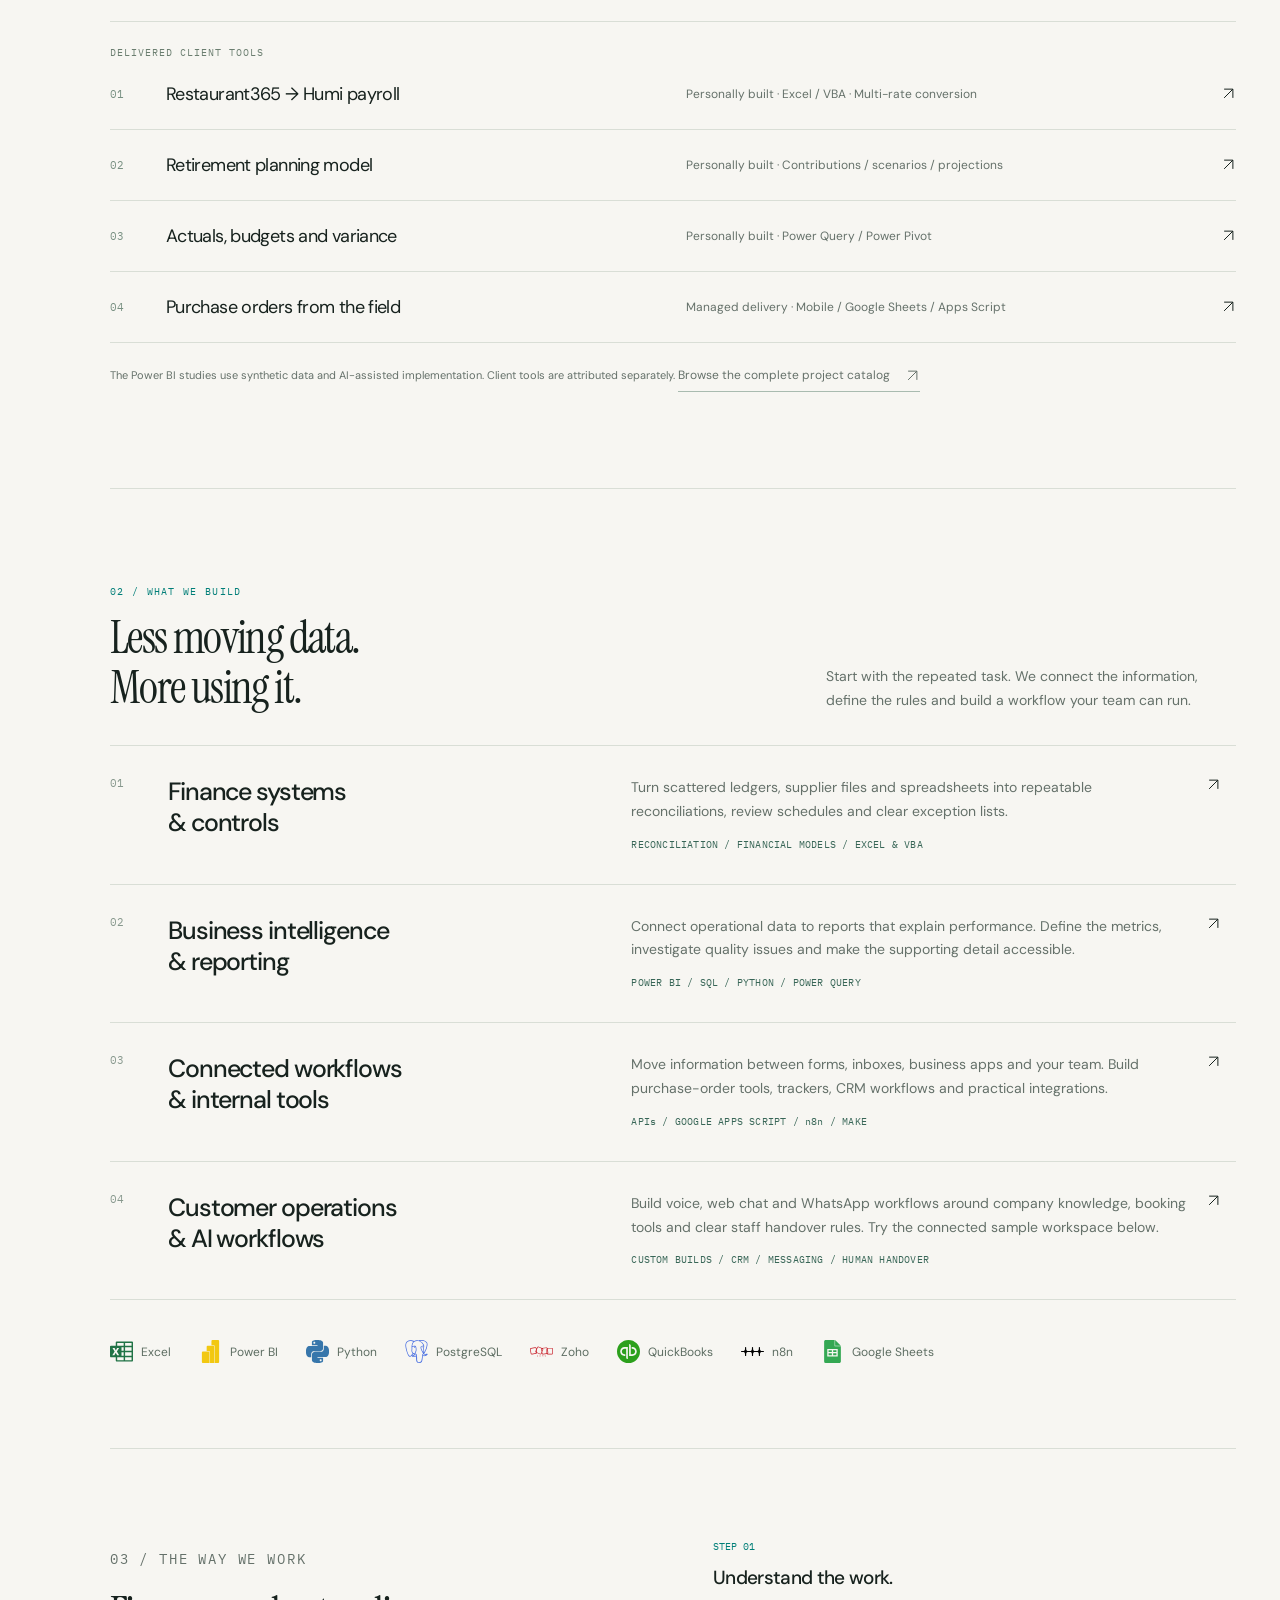
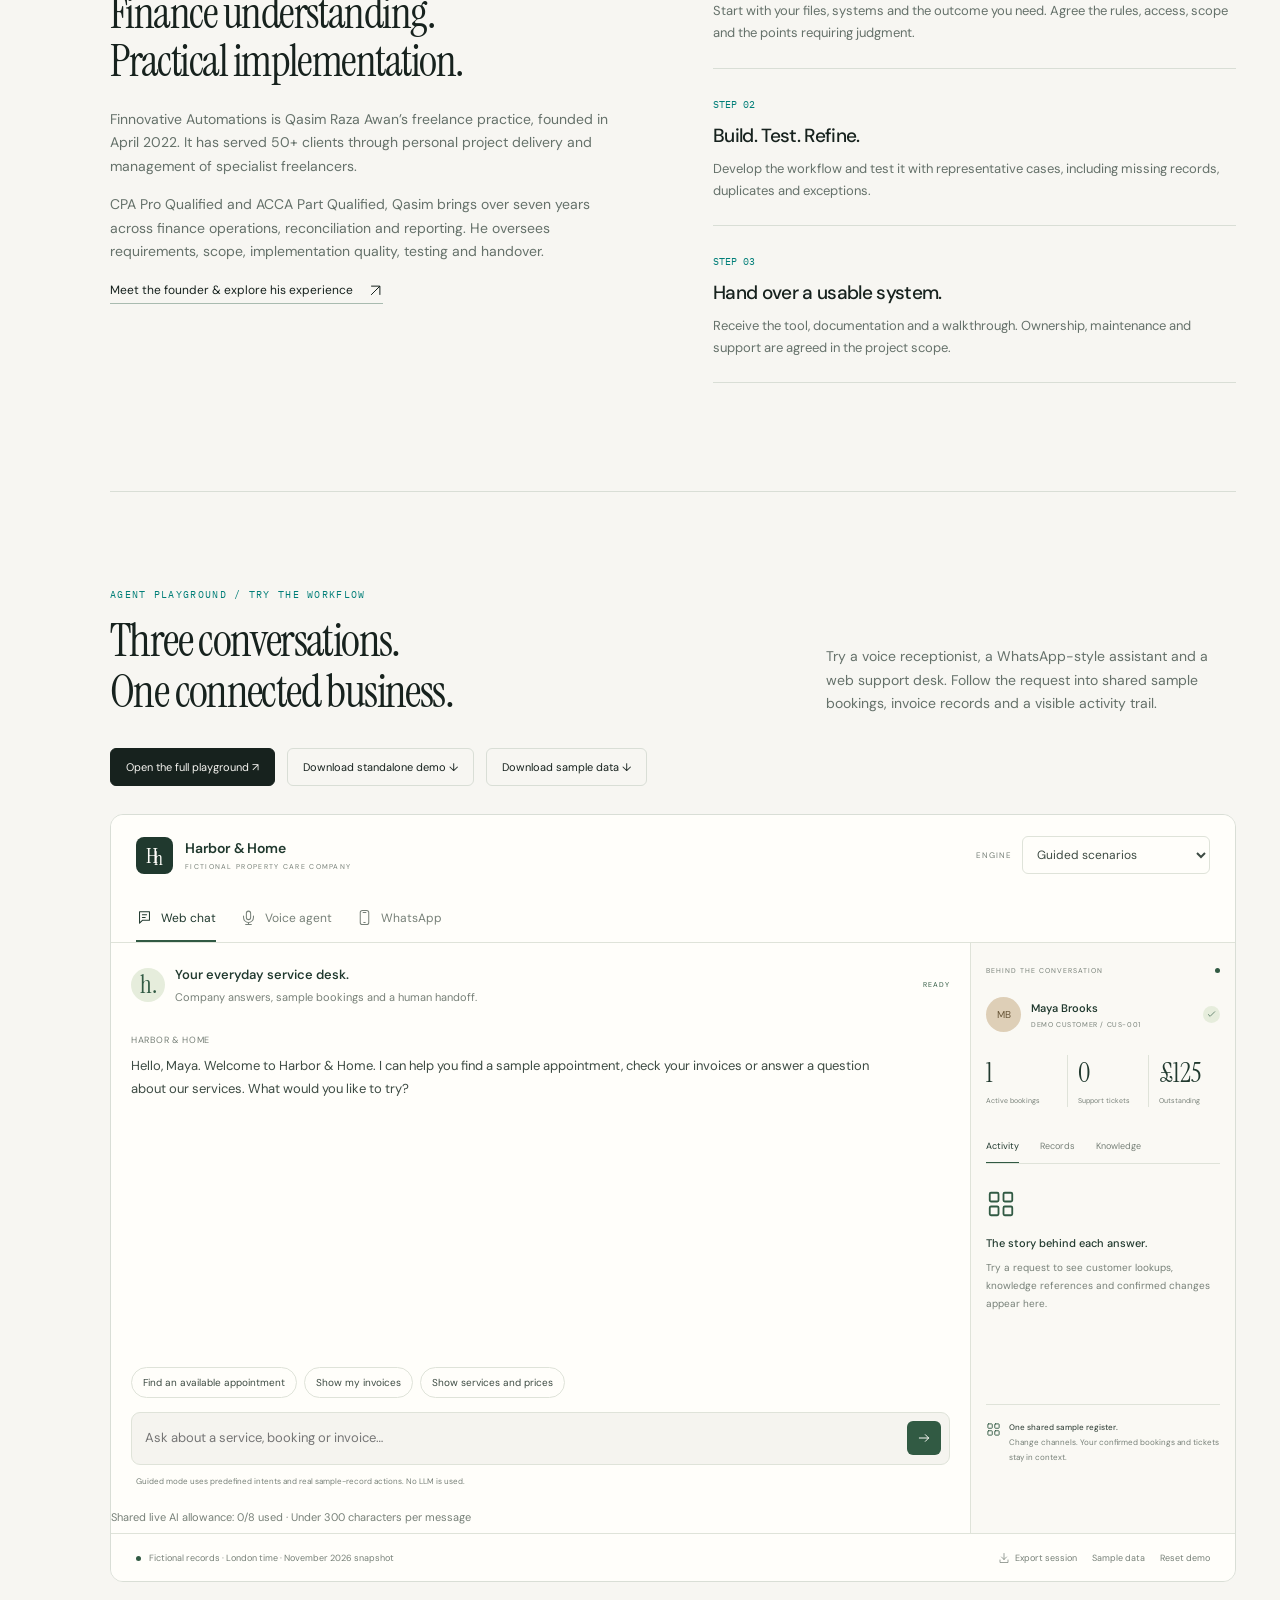
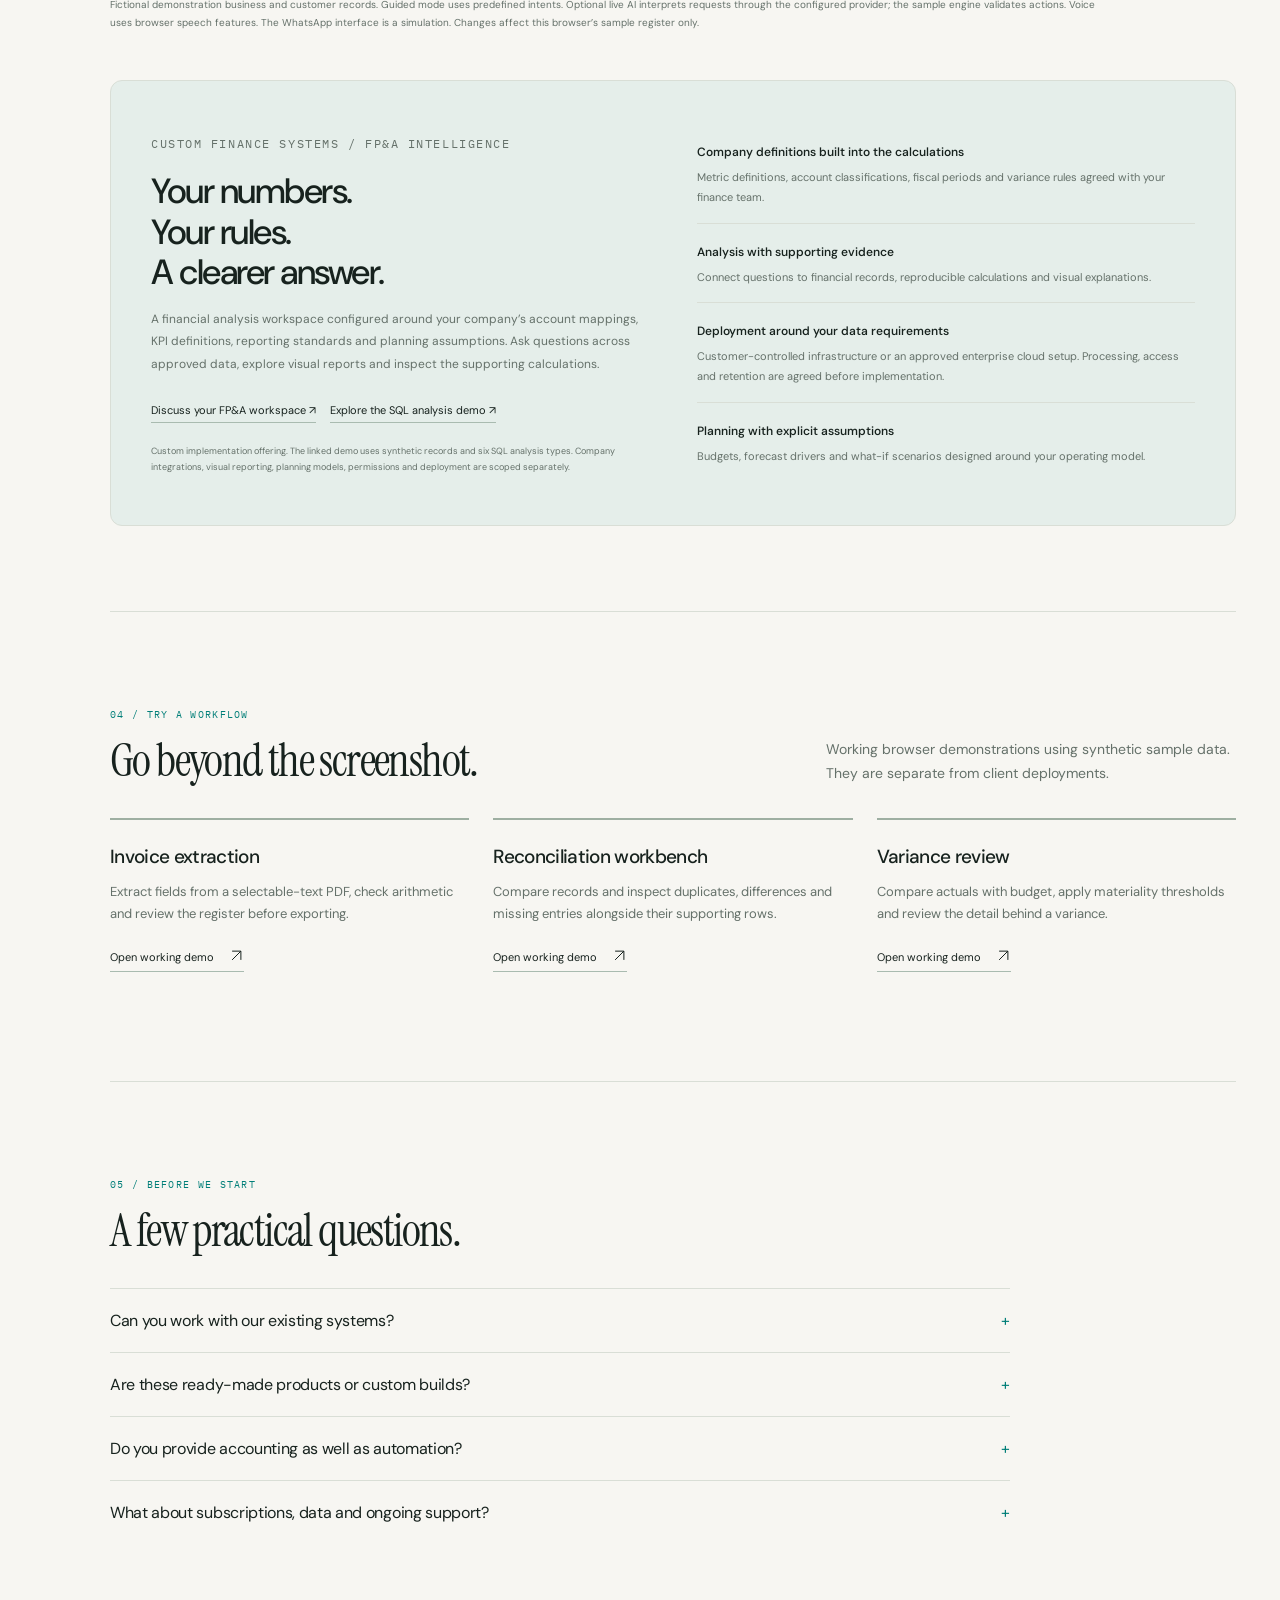
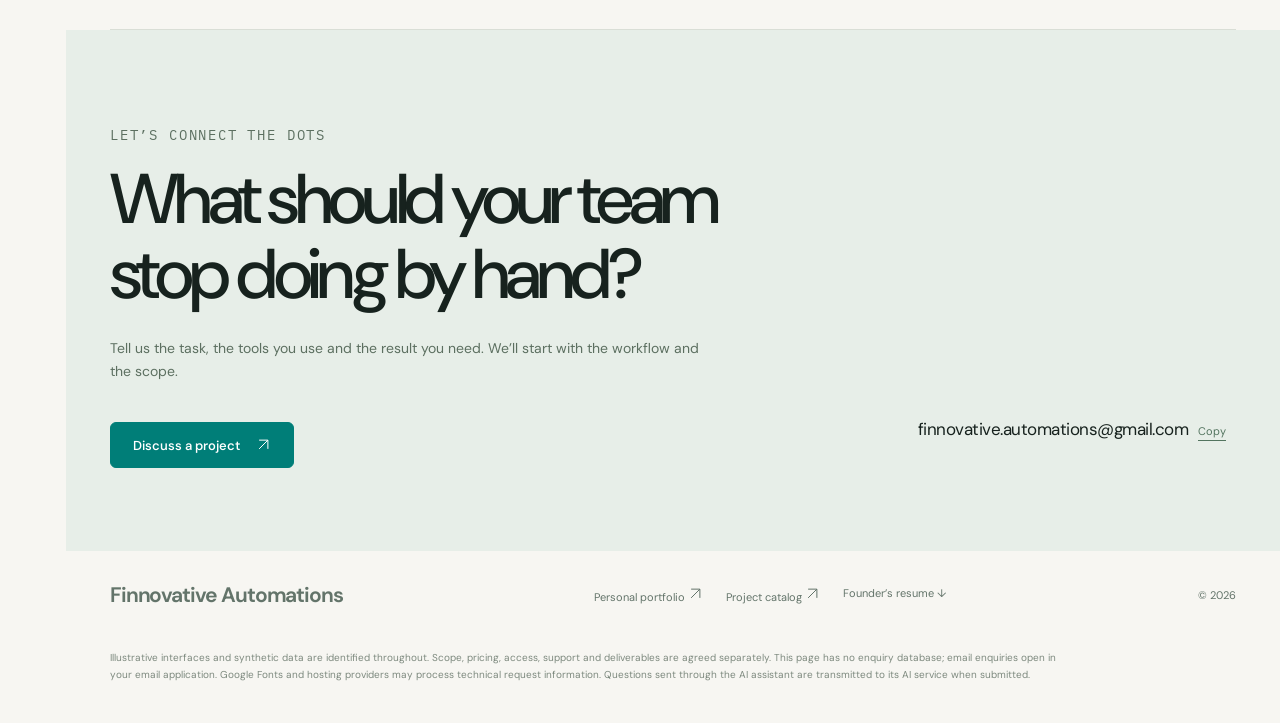
==== commit a5d3a892: "Use Groq Llama with shared eight-message session budget and preflight topic guards" ====
--- a/finnovative/index.html
+++ b/finnovative/index.html
@@ -3,4 +3,4 @@
 <main id="main"><section class="hero wrap" id="top"><div class="hero-copy"><p class="eyebrow">FINANCE SYSTEMS / BI / AUTOMATION</p><h1>Finance,<br>connected.</h1><p class="intro">Reconciliation, reporting and automation built around your business.</p><div class="hero-actions"><a class="button" href="#client-work">Explore our work <span class="arrow"><svg width="15" height="15" viewBox="0 0 24 24" fill="none" stroke="currentColor" stroke-width="1.6" aria-hidden="true"><path d="M5 19 19 5M5 5h14v14"/></svg></span></a><a class="button secondary" href="#contact">Discuss your workflow</a></div><p class="hero-note">Founder-led. From the first question to the final handover.</p></div><div class="hero-art" id="precision-demo"><noscript><img src="../project-media/data-operations/overview.png" alt="Power BI reconciliation report" style="width:100%"><p>Enable JavaScript to play the illustrated walkthrough.</p></noscript></div></section>
 <div class="proof-strip wrap"><div><strong>50+</strong><small>clients served<br>through Finnovative</small></div><div><strong>Finance + IT</strong><small>one connected<br>delivery approach</small></div><div><strong>Built to use.</strong><small>Tested, documented<br>and handed over</small></div></div>
 <section class="section wrap" id="client-work"><div class="section-heading" data-reveal><div><p class="eyebrow">01 / SELECTED WORK</p><h2>The logic behind<br>the numbers.</h2></div><p>Explore two Power BI demonstrations, then the tools delivered for real client workflows. Each case explains the problem, the build and the contribution.</p></div><div class="work-grid"><article class="case-card" data-reveal><a class="case-visual" href="../projects/data-operations.html"><img src="../project-media/data-operations/overview.png" alt="Data Operations &amp; Reconciliation actual Power BI Desktop report" width="1320" height="850" loading="lazy"></a><div class="case-meta"><span>SYNTHETIC POWER BI DEMONSTRATION</span><span><svg width="15" height="15" viewBox="0 0 24 24" fill="none" stroke="currentColor" stroke-width="1.6" aria-hidden="true"><path d="M5 19 19 5M5 5h14v14"/></svg></span></div><h3><a href="../projects/data-operations.html">Data Operations &amp; Reconciliation</a></h3><p>Cross-source matching, duplicate controls, quarantined records and an exception workbench that traces differences to their source.</p><div class="case-links"><a class="text-link" href="../projects/data-operations.html">Explore the case <span><svg width="15" height="15" viewBox="0 0 24 24" fill="none" stroke="currentColor" stroke-width="1.6" aria-hidden="true"><path d="M5 19 19 5M5 5h14v14"/></svg></span></a><a class="text-link" href="../downloads/Qasim_Data_Operations_PowerBI_Project.zip" download>Download project <span>↓</span></a></div></article><article class="case-card" data-reveal><a class="case-visual" href="../projects/meridian-margin.html"><img src="../project-media/meridian/executive.png" alt="Meridian Revenue &amp; Margin actual Power BI Desktop report" width="1320" height="850" loading="lazy"></a><div class="case-meta"><span>SYNTHETIC POWER BI DEMONSTRATION</span><span><svg width="15" height="15" viewBox="0 0 24 24" fill="none" stroke="currentColor" stroke-width="1.6" aria-hidden="true"><path d="M5 19 19 5M5 5h14v14"/></svg></span></div><h3><a href="../projects/meridian-margin.html">Meridian Revenue &amp; Margin</a></h3><p>A connected view of revenue, contribution, pricing sensitivity and channel economics across 7,200 synthetic orders.</p><div class="case-links"><a class="text-link" href="../projects/meridian-margin.html">Explore the case <span><svg width="15" height="15" viewBox="0 0 24 24" fill="none" stroke="currentColor" stroke-width="1.6" aria-hidden="true"><path d="M5 19 19 5M5 5h14v14"/></svg></span></a><a class="text-link" href="../downloads/Qasim_Meridian_Revenue_Margin_PowerBI.zip" download>Download project <span>↓</span></a></div></article></div><div class="real-projects"><p class="section-subtitle">DELIVERED CLIENT TOOLS</p><a class="project-row" href="../projects/#payroll"><span class="number">01</span><span class="project-name">Restaurant365 → Humi payroll</span><p>Personally built · Excel / VBA · Multi-rate conversion</p><span class="arrow"><svg width="15" height="15" viewBox="0 0 24 24" fill="none" stroke="currentColor" stroke-width="1.6" aria-hidden="true"><path d="M5 19 19 5M5 5h14v14"/></svg></span></a><a class="project-row" href="../projects/#retirement"><span class="number">02</span><span class="project-name">Retirement planning model</span><p>Personally built · Contributions / scenarios / projections</p><span class="arrow"><svg width="15" height="15" viewBox="0 0 24 24" fill="none" stroke="currentColor" stroke-width="1.6" aria-hidden="true"><path d="M5 19 19 5M5 5h14v14"/></svg></span></a><a class="project-row" href="../projects/#profit-loss"><span class="number">03</span><span class="project-name">Actuals, budgets and variance</span><p>Personally built · Power Query / Power Pivot</p><span class="arrow"><svg width="15" height="15" viewBox="0 0 24 24" fill="none" stroke="currentColor" stroke-width="1.6" aria-hidden="true"><path d="M5 19 19 5M5 5h14v14"/></svg></span></a><a class="project-row" href="../projects/#purchase-orders"><span class="number">04</span><span class="project-name">Purchase orders from the field</span><p>Managed delivery · Mobile / Google Sheets / Apps Script</p><span class="arrow"><svg width="15" height="15" viewBox="0 0 24 24" fill="none" stroke="currentColor" stroke-width="1.6" aria-hidden="true"><path d="M5 19 19 5M5 5h14v14"/></svg></span></a></div><p style="font-size:11px;color:var(--muted);margin-top:22px">The Power BI studies use synthetic data and AI-assisted implementation. Client tools are attributed separately. <a class="text-link" href="../projects/">Browse the complete project catalog <svg width="15" height="15" viewBox="0 0 24 24" fill="none" stroke="currentColor" stroke-width="1.6" aria-hidden="true"><path d="M5 19 19 5M5 5h14v14"/></svg></a></p></section>
-<section class="section wrap" id="services"><div class="section-heading" data-reveal><div><p class="eyebrow">02 / WHAT WE BUILD</p><h2>Less moving data.<br>More using it.</h2></div><p>Start with the repeated task. We connect the information, define the rules and build a workflow your team can run.</p></div><div class="service-list"><article class="service-item" id="finance-services" data-reveal><span class="number">01</span><h3>Finance systems<br>&amp; controls</h3><div><p>Turn scattered ledgers, supplier files and spreadsheets into repeatable reconciliations, review schedules and clear exception lists.</p><div class="service-tags">RECONCILIATION / FINANCIAL MODELS / EXCEL & VBA</div></div><a class="arrow" href="mailto:finnovative.automations@gmail.com?subject=Project%20enquiry" aria-label="Enquire about finance-services"><svg width="15" height="15" viewBox="0 0 24 24" fill="none" stroke="currentColor" stroke-width="1.6" aria-hidden="true"><path d="M5 19 19 5M5 5h14v14"/></svg></a></article><article class="service-item" id="bi-services" data-reveal><span class="number">02</span><h3>Business intelligence<br>&amp; reporting</h3><div><p>Connect operational data to reports that explain performance. Define the metrics, investigate quality issues and make the supporting detail accessible.</p><div class="service-tags">POWER BI / SQL / PYTHON / POWER QUERY</div></div><a class="arrow" href="mailto:finnovative.automations@gmail.com?subject=Project%20enquiry" aria-label="Enquire about bi-services"><svg width="15" height="15" viewBox="0 0 24 24" fill="none" stroke="currentColor" stroke-width="1.6" aria-hidden="true"><path d="M5 19 19 5M5 5h14v14"/></svg></a></article><article class="service-item" id="it-services" data-reveal><span class="number">03</span><h3>Connected workflows<br>&amp; internal tools</h3><div><p>Move information between forms, inboxes, business apps and your team. Build purchase-order tools, trackers, CRM workflows and practical integrations.</p><div class="service-tags">APIs / GOOGLE APPS SCRIPT / n8n / MAKE</div></div><a class="arrow" href="mailto:finnovative.automations@gmail.com?subject=Project%20enquiry" aria-label="Enquire about it-services"><svg width="15" height="15" viewBox="0 0 24 24" fill="none" stroke="currentColor" stroke-width="1.6" aria-hidden="true"><path d="M5 19 19 5M5 5h14v14"/></svg></a></article><article class="service-item" id="customer-operations" data-reveal><span class="number">04</span><h3>Customer operations<br>&amp; AI workflows</h3><div><p>Build voice, web chat and WhatsApp workflows around company knowledge, booking tools and clear staff handover rules. Try the connected sample workspace below.</p><div class="service-tags">CUSTOM BUILDS / CRM / MESSAGING / HUMAN HANDOVER</div></div><a class="arrow" href="mailto:finnovative.automations@gmail.com?subject=Project%20enquiry" aria-label="Enquire about customer-operations"><svg width="15" height="15" viewBox="0 0 24 24" fill="none" stroke="currentColor" stroke-width="1.6" aria-hidden="true"><path d="M5 19 19 5M5 5h14v14"/></svg></a></article></div><div class="software-list" aria-label="Selected tools"><span><img src="../brand-assets/excel.svg" alt="" width="23" height="23" loading="lazy">Excel</span><span><img src="../brand-assets/powerbi.svg" alt="" width="23" height="23" loading="lazy">Power BI</span><span><img src="../brand-assets/python.svg" alt="" width="23" height="23" loading="lazy">Python</span><span><img src="../brand-assets/postgresql.svg" alt="" width="23" height="23" loading="lazy">PostgreSQL</span><span><img src="../brand-assets/zoho.svg" alt="" width="23" height="23" loading="lazy">Zoho</span><span><img src="../brand-assets/quickbooks.svg" alt="" width="23" height="23" loading="lazy">QuickBooks</span><span><img src="../brand-assets/n8n.svg" alt="" width="23" height="23" loading="lazy">n8n</span><span><img src="../brand-assets/sheets.svg" alt="" width="23" height="23" loading="lazy">Google Sheets</span></div></section><section class="section wrap" id="about"><div class="about-grid"><div class="about-copy" data-reveal><p class="eyebrow">03 / THE WAY WE WORK</p><h2>Finance understanding.<br>Practical implementation.</h2><p>Finnovative Automations is Qasim Raza Awan’s freelance practice, founded in April 2022. It has served 50+ clients through personal project delivery and management of specialist freelancers.</p><p>CPA Pro Qualified and ACCA Part Qualified, Qasim brings over seven years across finance operations, reconciliation and reporting. He oversees requirements, scope, implementation quality, testing and handover.</p><a class="text-link" href="../">Meet the founder &amp; explore his experience <svg width="15" height="15" viewBox="0 0 24 24" fill="none" stroke="currentColor" stroke-width="1.6" aria-hidden="true"><path d="M5 19 19 5M5 5h14v14"/></svg></a></div><div class="process-steps" id="process"><article class="process-step" data-reveal><span>STEP 01</span><h3>Understand the work.</h3><p>Start with your files, systems and the outcome you need. Agree the rules, access, scope and the points requiring judgment.</p></article><article class="process-step" data-reveal><span>STEP 02</span><h3>Build. Test. Refine.</h3><p>Develop the workflow and test it with representative cases, including missing records, duplicates and exceptions.</p></article><article class="process-step" data-reveal><span>STEP 03</span><h3>Hand over a usable system.</h3><p>Receive the tool, documentation and a walkthrough. Ownership, maintenance and support are agreed in the project scope.</p></article></div></div></section><section class="section wrap agent-playground-section" id="agent-playground"><div class="section-heading"><div><p class="eyebrow">AGENT PLAYGROUND / TRY THE WORKFLOW</p><h2>Three conversations.<br>One connected business.</h2></div><p>Try a voice receptionist, a WhatsApp-style assistant and a web support desk. Follow the request into shared sample bookings, invoice records and a visible activity trail.</p></div><div class="playground-intro-actions"><a href="playground/">Open the full playground ↗</a><a href="playground/Finnovative_Agent_Playground_Standalone.html" download>Download standalone demo ↓</a><a href="playground/sample-data.json" download>Download sample data ↓</a></div><div class="agent-embed-shell"><iframe id="agent-playground-frame" src="playground/?embedded=1" title="Finnovative interactive voice, WhatsApp-style and web chat agent playground" loading="lazy" allow="microphone" height="850"></iframe></div><p class="playground-disclosure">Fictional demonstration business and customer records. Guided mode uses predefined intents. Optional live AI interprets requests through the configured provider; the sample engine validates actions. Voice uses browser speech features. The WhatsApp interface is a simulation. Changes affect this browser’s sample register only.</p><div class="fpa-offer" id="fpa-intelligence"><div><p class="eyebrow">CUSTOM FINANCE SYSTEMS / FP&amp;A INTELLIGENCE</p><h3>Your numbers.<br>Your rules.<br>A clearer answer.</h3><p>A financial analysis workspace configured around your company’s account mappings, KPI definitions, reporting standards and planning assumptions. Ask questions across approved data, explore visual reports and inspect the supporting calculations.</p><a class="text-link" href="mailto:finnovative.automations@gmail.com?subject=Custom%20FP%26A%20workspace">Discuss your FP&amp;A workspace ↗</a><a class="text-link" href="fpa-demo/">Explore the SQL analysis demo ↗</a><p class="fpa-status">Custom implementation offering. The linked demo uses synthetic records and six SQL analysis types. Company integrations, visual reporting, planning models, permissions and deployment are scoped separately.</p></div><div class="fpa-capabilities"><div><strong>Company definitions built into the calculations</strong><p>Metric definitions, account classifications, fiscal periods and variance rules agreed with your finance team.</p></div><div><strong>Analysis with supporting evidence</strong><p>Connect questions to financial records, reproducible calculations and visual explanations.</p></div><div><strong>Deployment around your data requirements</strong><p>Customer-controlled infrastructure or an approved enterprise cloud setup. Processing, access and retention are agreed before implementation.</p></div><div><strong>Planning with explicit assumptions</strong><p>Budgets, forecast drivers and what-if scenarios designed around your operating model.</p></div></div></div></section><section class="section wrap" id="demonstrations"><div class="section-heading" data-reveal><div><p class="eyebrow">04 / TRY A WORKFLOW</p><h2>Go beyond the screenshot.</h2></div><p>Working browser demonstrations using synthetic sample data. They are separate from client deployments.</p></div><div class="demo-links" id="demos"><article class="demo-link" data-reveal><strong>Invoice extraction</strong><p>Extract fields from a selectable-text PDF, check arithmetic and review the register before exporting.</p><a class="text-link" href="../products/?app=invoice">Open working demo <span><svg width="15" height="15" viewBox="0 0 24 24" fill="none" stroke="currentColor" stroke-width="1.6" aria-hidden="true"><path d="M5 19 19 5M5 5h14v14"/></svg></span></a></article><article class="demo-link" data-reveal><strong>Reconciliation workbench</strong><p>Compare records and inspect duplicates, differences and missing entries alongside their supporting rows.</p><a class="text-link" href="../products/?app=reconciliation">Open working demo <span><svg width="15" height="15" viewBox="0 0 24 24" fill="none" stroke="currentColor" stroke-width="1.6" aria-hidden="true"><path d="M5 19 19 5M5 5h14v14"/></svg></span></a></article><article class="demo-link" data-reveal><strong>Variance review</strong><p>Compare actuals with budget, apply materiality thresholds and review the detail behind a variance.</p><a class="text-link" href="../products/?app=variance">Open working demo <span><svg width="15" height="15" viewBox="0 0 24 24" fill="none" stroke="currentColor" stroke-width="1.6" aria-hidden="true"><path d="M5 19 19 5M5 5h14v14"/></svg></span></a></article></div></section><section class="section wrap" id="faq"><div class="section-heading"><div><p class="eyebrow">05 / BEFORE WE START</p><h2>A few practical questions.</h2></div></div><div class="faq-list"><details><summary>Can you work with our existing systems?</summary><p>We first check the available exports, APIs, permissions and account requirements. The proposed scope identifies integration options and constraints before development begins.</p></details><details><summary>Are these ready-made products or custom builds?</summary><p>Client engagements are scoped around your process. The illustrated hero is a scripted demonstration; the linked Power BI projects and browser tools use synthetic sample data. They show approaches that can be adapted to an agreed business requirement.</p></details><details><summary>Do you provide accounting as well as automation?</summary><p>Our work combines finance knowledge with practical systems delivery: reconciliation, receivables workflows, journal tools, financial models, reporting and finance system implementation support. Responsibilities and deliverables are agreed for each engagement.</p></details><details><summary>What about subscriptions, data and ongoing support?</summary><p>Any required hosting, messaging, AI usage or third-party subscriptions are identified separately from the build fee. Access, ownership, data handling, documentation and maintenance are agreed in the project proposal.</p></details></div></section><section class="contact-section" id="contact"><div class="wrap"><p class="eyebrow">LET’S CONNECT THE DOTS</p><h2>What should your team<br>stop doing by hand?</h2><p>Tell us the task, the tools you use and the result you need. We’ll start with the workflow and the scope.</p><div class="contact-bottom"><a class="button" href="mailto:finnovative.automations@gmail.com?subject=Automation%20project%20enquiry">Discuss a project <span class="arrow"><svg width="15" height="15" viewBox="0 0 24 24" fill="none" stroke="currentColor" stroke-width="1.6" aria-hidden="true"><path d="M5 19 19 5M5 5h14v14"/></svg></span></a><div><a class="email-address" href="mailto:finnovative.automations@gmail.com">finnovative.automations@gmail.com</a><button class="copy-email" type="button" data-copy-email>Copy</button><p class="copy-status" role="status" data-copy-status></p></div></div></div></section></main><footer class="wrap"><div class="footer"><a class="wordmark" href="#top">Finnovative Automations</a><div class="footer-links"><a href="../">Personal portfolio <svg width="15" height="15" viewBox="0 0 24 24" fill="none" stroke="currentColor" stroke-width="1.6" aria-hidden="true"><path d="M5 19 19 5M5 5h14v14"/></svg></a><a href="../projects/">Project catalog <svg width="15" height="15" viewBox="0 0 24 24" fill="none" stroke="currentColor" stroke-width="1.6" aria-hidden="true"><path d="M5 19 19 5M5 5h14v14"/></svg></a><a href="../downloads/Qasim_Raza_Awan_Resume.pdf?v=20261115b" download>Founder’s resume ↓</a></div><span>© 2026</span></div><p class="legal">Illustrative interfaces and synthetic data are identified throughout. Scope, pricing, access, support and deliverables are agreed separately. This page has no enquiry database; email enquiries open in your email application. Google Fonts and hosting providers may process technical request information. Questions sent through the AI assistant are transmitted to its AI service when submitted.</p></footer></div><dialog id="portfolio-search" aria-labelledby="portfolio-search-title"><div class="dialog-head"><h2 id="portfolio-search-title">Find your way.</h2><button data-close-dialog aria-label="Close search">×</button></div><label for="portfolio-query">Search projects, experience and tools</label><input id="portfolio-query" type="search" placeholder="Try Fabric, payroll or reconciliation" autocomplete="off"><div id="portfolio-results" aria-live="polite"></div><small>Ctrl / ⌘ K to open · Escape to close</small></dialog><dialog class="image-dialog" aria-label="Report screenshot"><button data-close-dialog aria-label="Close screenshot">Close ×</button><img alt="Expanded Power BI report screenshot"></dialog><button class="to-top" aria-label="Back to top" hidden>↑</button><div class="reading-progress" aria-hidden="true"></div><script src="../ui/interactions.js?v=20261115b" defer></script><script type="module" src="assets/precision-demo.js?v=20261115"></script><script src="../portfolio-assistant.js?v=20261113" defer></script><script type="module" src="playground-embed.js?v=20261115c"></script></body></html>+<section class="section wrap" id="services"><div class="section-heading" data-reveal><div><p class="eyebrow">02 / WHAT WE BUILD</p><h2>Less moving data.<br>More using it.</h2></div><p>Start with the repeated task. We connect the information, define the rules and build a workflow your team can run.</p></div><div class="service-list"><article class="service-item" id="finance-services" data-reveal><span class="number">01</span><h3>Finance systems<br>&amp; controls</h3><div><p>Turn scattered ledgers, supplier files and spreadsheets into repeatable reconciliations, review schedules and clear exception lists.</p><div class="service-tags">RECONCILIATION / FINANCIAL MODELS / EXCEL & VBA</div></div><a class="arrow" href="mailto:finnovative.automations@gmail.com?subject=Project%20enquiry" aria-label="Enquire about finance-services"><svg width="15" height="15" viewBox="0 0 24 24" fill="none" stroke="currentColor" stroke-width="1.6" aria-hidden="true"><path d="M5 19 19 5M5 5h14v14"/></svg></a></article><article class="service-item" id="bi-services" data-reveal><span class="number">02</span><h3>Business intelligence<br>&amp; reporting</h3><div><p>Connect operational data to reports that explain performance. Define the metrics, investigate quality issues and make the supporting detail accessible.</p><div class="service-tags">POWER BI / SQL / PYTHON / POWER QUERY</div></div><a class="arrow" href="mailto:finnovative.automations@gmail.com?subject=Project%20enquiry" aria-label="Enquire about bi-services"><svg width="15" height="15" viewBox="0 0 24 24" fill="none" stroke="currentColor" stroke-width="1.6" aria-hidden="true"><path d="M5 19 19 5M5 5h14v14"/></svg></a></article><article class="service-item" id="it-services" data-reveal><span class="number">03</span><h3>Connected workflows<br>&amp; internal tools</h3><div><p>Move information between forms, inboxes, business apps and your team. Build purchase-order tools, trackers, CRM workflows and practical integrations.</p><div class="service-tags">APIs / GOOGLE APPS SCRIPT / n8n / MAKE</div></div><a class="arrow" href="mailto:finnovative.automations@gmail.com?subject=Project%20enquiry" aria-label="Enquire about it-services"><svg width="15" height="15" viewBox="0 0 24 24" fill="none" stroke="currentColor" stroke-width="1.6" aria-hidden="true"><path d="M5 19 19 5M5 5h14v14"/></svg></a></article><article class="service-item" id="customer-operations" data-reveal><span class="number">04</span><h3>Customer operations<br>&amp; AI workflows</h3><div><p>Build voice, web chat and WhatsApp workflows around company knowledge, booking tools and clear staff handover rules. Try the connected sample workspace below.</p><div class="service-tags">CUSTOM BUILDS / CRM / MESSAGING / HUMAN HANDOVER</div></div><a class="arrow" href="mailto:finnovative.automations@gmail.com?subject=Project%20enquiry" aria-label="Enquire about customer-operations"><svg width="15" height="15" viewBox="0 0 24 24" fill="none" stroke="currentColor" stroke-width="1.6" aria-hidden="true"><path d="M5 19 19 5M5 5h14v14"/></svg></a></article></div><div class="software-list" aria-label="Selected tools"><span><img src="../brand-assets/excel.svg" alt="" width="23" height="23" loading="lazy">Excel</span><span><img src="../brand-assets/powerbi.svg" alt="" width="23" height="23" loading="lazy">Power BI</span><span><img src="../brand-assets/python.svg" alt="" width="23" height="23" loading="lazy">Python</span><span><img src="../brand-assets/postgresql.svg" alt="" width="23" height="23" loading="lazy">PostgreSQL</span><span><img src="../brand-assets/zoho.svg" alt="" width="23" height="23" loading="lazy">Zoho</span><span><img src="../brand-assets/quickbooks.svg" alt="" width="23" height="23" loading="lazy">QuickBooks</span><span><img src="../brand-assets/n8n.svg" alt="" width="23" height="23" loading="lazy">n8n</span><span><img src="../brand-assets/sheets.svg" alt="" width="23" height="23" loading="lazy">Google Sheets</span></div></section><section class="section wrap" id="about"><div class="about-grid"><div class="about-copy" data-reveal><p class="eyebrow">03 / THE WAY WE WORK</p><h2>Finance understanding.<br>Practical implementation.</h2><p>Finnovative Automations is Qasim Raza Awan’s freelance practice, founded in April 2022. It has served 50+ clients through personal project delivery and management of specialist freelancers.</p><p>CPA Pro Qualified and ACCA Part Qualified, Qasim brings over seven years across finance operations, reconciliation and reporting. He oversees requirements, scope, implementation quality, testing and handover.</p><a class="text-link" href="../">Meet the founder &amp; explore his experience <svg width="15" height="15" viewBox="0 0 24 24" fill="none" stroke="currentColor" stroke-width="1.6" aria-hidden="true"><path d="M5 19 19 5M5 5h14v14"/></svg></a></div><div class="process-steps" id="process"><article class="process-step" data-reveal><span>STEP 01</span><h3>Understand the work.</h3><p>Start with your files, systems and the outcome you need. Agree the rules, access, scope and the points requiring judgment.</p></article><article class="process-step" data-reveal><span>STEP 02</span><h3>Build. Test. Refine.</h3><p>Develop the workflow and test it with representative cases, including missing records, duplicates and exceptions.</p></article><article class="process-step" data-reveal><span>STEP 03</span><h3>Hand over a usable system.</h3><p>Receive the tool, documentation and a walkthrough. Ownership, maintenance and support are agreed in the project scope.</p></article></div></div></section><section class="section wrap agent-playground-section" id="agent-playground"><div class="section-heading"><div><p class="eyebrow">AGENT PLAYGROUND / TRY THE WORKFLOW</p><h2>Three conversations.<br>One connected business.</h2></div><p>Try a voice receptionist, a WhatsApp-style assistant and a web support desk. Follow the request into shared sample bookings, invoice records and a visible activity trail.</p></div><div class="playground-intro-actions"><a href="playground/">Open the full playground ↗</a><a href="playground/Finnovative_Agent_Playground_Standalone.html" download>Download standalone demo ↓</a><a href="playground/sample-data.json" download>Download sample data ↓</a></div><div class="agent-embed-shell"><iframe id="agent-playground-frame" src="playground/?embedded=1" title="Finnovative interactive voice, WhatsApp-style and web chat agent playground" loading="lazy" allow="microphone" height="850"></iframe></div><p class="playground-disclosure">Fictional demonstration business and customer records. Guided mode uses predefined intents. Optional live AI interprets requests through the configured provider; the sample engine validates actions. Voice uses browser speech features. The WhatsApp interface is a simulation. Changes affect this browser’s sample register only.</p><div class="fpa-offer" id="fpa-intelligence"><div><p class="eyebrow">CUSTOM FINANCE SYSTEMS / FP&amp;A INTELLIGENCE</p><h3>Your numbers.<br>Your rules.<br>A clearer answer.</h3><p>A financial analysis workspace configured around your company’s account mappings, KPI definitions, reporting standards and planning assumptions. Ask questions across approved data, explore visual reports and inspect the supporting calculations.</p><a class="text-link" href="mailto:finnovative.automations@gmail.com?subject=Custom%20FP%26A%20workspace">Discuss your FP&amp;A workspace ↗</a><a class="text-link" href="fpa-demo/">Explore the SQL analysis demo ↗</a><p class="fpa-status">Custom implementation offering. The linked demo uses synthetic records and six SQL analysis types. Company integrations, visual reporting, planning models, permissions and deployment are scoped separately.</p></div><div class="fpa-capabilities"><div><strong>Company definitions built into the calculations</strong><p>Metric definitions, account classifications, fiscal periods and variance rules agreed with your finance team.</p></div><div><strong>Analysis with supporting evidence</strong><p>Connect questions to financial records, reproducible calculations and visual explanations.</p></div><div><strong>Deployment around your data requirements</strong><p>Customer-controlled infrastructure or an approved enterprise cloud setup. Processing, access and retention are agreed before implementation.</p></div><div><strong>Planning with explicit assumptions</strong><p>Budgets, forecast drivers and what-if scenarios designed around your operating model.</p></div></div></div></section><section class="section wrap" id="demonstrations"><div class="section-heading" data-reveal><div><p class="eyebrow">04 / TRY A WORKFLOW</p><h2>Go beyond the screenshot.</h2></div><p>Working browser demonstrations using synthetic sample data. They are separate from client deployments.</p></div><div class="demo-links" id="demos"><article class="demo-link" data-reveal><strong>Invoice extraction</strong><p>Extract fields from a selectable-text PDF, check arithmetic and review the register before exporting.</p><a class="text-link" href="../products/?app=invoice">Open working demo <span><svg width="15" height="15" viewBox="0 0 24 24" fill="none" stroke="currentColor" stroke-width="1.6" aria-hidden="true"><path d="M5 19 19 5M5 5h14v14"/></svg></span></a></article><article class="demo-link" data-reveal><strong>Reconciliation workbench</strong><p>Compare records and inspect duplicates, differences and missing entries alongside their supporting rows.</p><a class="text-link" href="../products/?app=reconciliation">Open working demo <span><svg width="15" height="15" viewBox="0 0 24 24" fill="none" stroke="currentColor" stroke-width="1.6" aria-hidden="true"><path d="M5 19 19 5M5 5h14v14"/></svg></span></a></article><article class="demo-link" data-reveal><strong>Variance review</strong><p>Compare actuals with budget, apply materiality thresholds and review the detail behind a variance.</p><a class="text-link" href="../products/?app=variance">Open working demo <span><svg width="15" height="15" viewBox="0 0 24 24" fill="none" stroke="currentColor" stroke-width="1.6" aria-hidden="true"><path d="M5 19 19 5M5 5h14v14"/></svg></span></a></article></div></section><section class="section wrap" id="faq"><div class="section-heading"><div><p class="eyebrow">05 / BEFORE WE START</p><h2>A few practical questions.</h2></div></div><div class="faq-list"><details><summary>Can you work with our existing systems?</summary><p>We first check the available exports, APIs, permissions and account requirements. The proposed scope identifies integration options and constraints before development begins.</p></details><details><summary>Are these ready-made products or custom builds?</summary><p>Client engagements are scoped around your process. The illustrated hero is a scripted demonstration; the linked Power BI projects and browser tools use synthetic sample data. They show approaches that can be adapted to an agreed business requirement.</p></details><details><summary>Do you provide accounting as well as automation?</summary><p>Our work combines finance knowledge with practical systems delivery: reconciliation, receivables workflows, journal tools, financial models, reporting and finance system implementation support. Responsibilities and deliverables are agreed for each engagement.</p></details><details><summary>What about subscriptions, data and ongoing support?</summary><p>Any required hosting, messaging, AI usage or third-party subscriptions are identified separately from the build fee. Access, ownership, data handling, documentation and maintenance are agreed in the project proposal.</p></details></div></section><section class="contact-section" id="contact"><div class="wrap"><p class="eyebrow">LET’S CONNECT THE DOTS</p><h2>What should your team<br>stop doing by hand?</h2><p>Tell us the task, the tools you use and the result you need. We’ll start with the workflow and the scope.</p><div class="contact-bottom"><a class="button" href="mailto:finnovative.automations@gmail.com?subject=Automation%20project%20enquiry">Discuss a project <span class="arrow"><svg width="15" height="15" viewBox="0 0 24 24" fill="none" stroke="currentColor" stroke-width="1.6" aria-hidden="true"><path d="M5 19 19 5M5 5h14v14"/></svg></span></a><div><a class="email-address" href="mailto:finnovative.automations@gmail.com">finnovative.automations@gmail.com</a><button class="copy-email" type="button" data-copy-email>Copy</button><p class="copy-status" role="status" data-copy-status></p></div></div></div></section></main><footer class="wrap"><div class="footer"><a class="wordmark" href="#top">Finnovative Automations</a><div class="footer-links"><a href="../">Personal portfolio <svg width="15" height="15" viewBox="0 0 24 24" fill="none" stroke="currentColor" stroke-width="1.6" aria-hidden="true"><path d="M5 19 19 5M5 5h14v14"/></svg></a><a href="../projects/">Project catalog <svg width="15" height="15" viewBox="0 0 24 24" fill="none" stroke="currentColor" stroke-width="1.6" aria-hidden="true"><path d="M5 19 19 5M5 5h14v14"/></svg></a><a href="../downloads/Qasim_Raza_Awan_Resume.pdf?v=20261115b" download>Founder’s resume ↓</a></div><span>© 2026</span></div><p class="legal">Illustrative interfaces and synthetic data are identified throughout. Scope, pricing, access, support and deliverables are agreed separately. This page has no enquiry database; email enquiries open in your email application. Google Fonts and hosting providers may process technical request information. Questions sent through the AI assistant are transmitted to its AI service when submitted.</p></footer></div><dialog id="portfolio-search" aria-labelledby="portfolio-search-title"><div class="dialog-head"><h2 id="portfolio-search-title">Find your way.</h2><button data-close-dialog aria-label="Close search">×</button></div><label for="portfolio-query">Search projects, experience and tools</label><input id="portfolio-query" type="search" placeholder="Try Fabric, payroll or reconciliation" autocomplete="off"><div id="portfolio-results" aria-live="polite"></div><small>Ctrl / ⌘ K to open · Escape to close</small></dialog><dialog class="image-dialog" aria-label="Report screenshot"><button data-close-dialog aria-label="Close screenshot">Close ×</button><img alt="Expanded Power BI report screenshot"></dialog><button class="to-top" aria-label="Back to top" hidden>↑</button><div class="reading-progress" aria-hidden="true"></div><script src="../ui/interactions.js?v=20261115b" defer></script><script type="module" src="assets/precision-demo.js?v=20261115"></script><script src="../portfolio-assistant.js?v=20261115groq2" defer></script><script type="module" src="playground-embed.js?v=20261115c"></script></body></html>
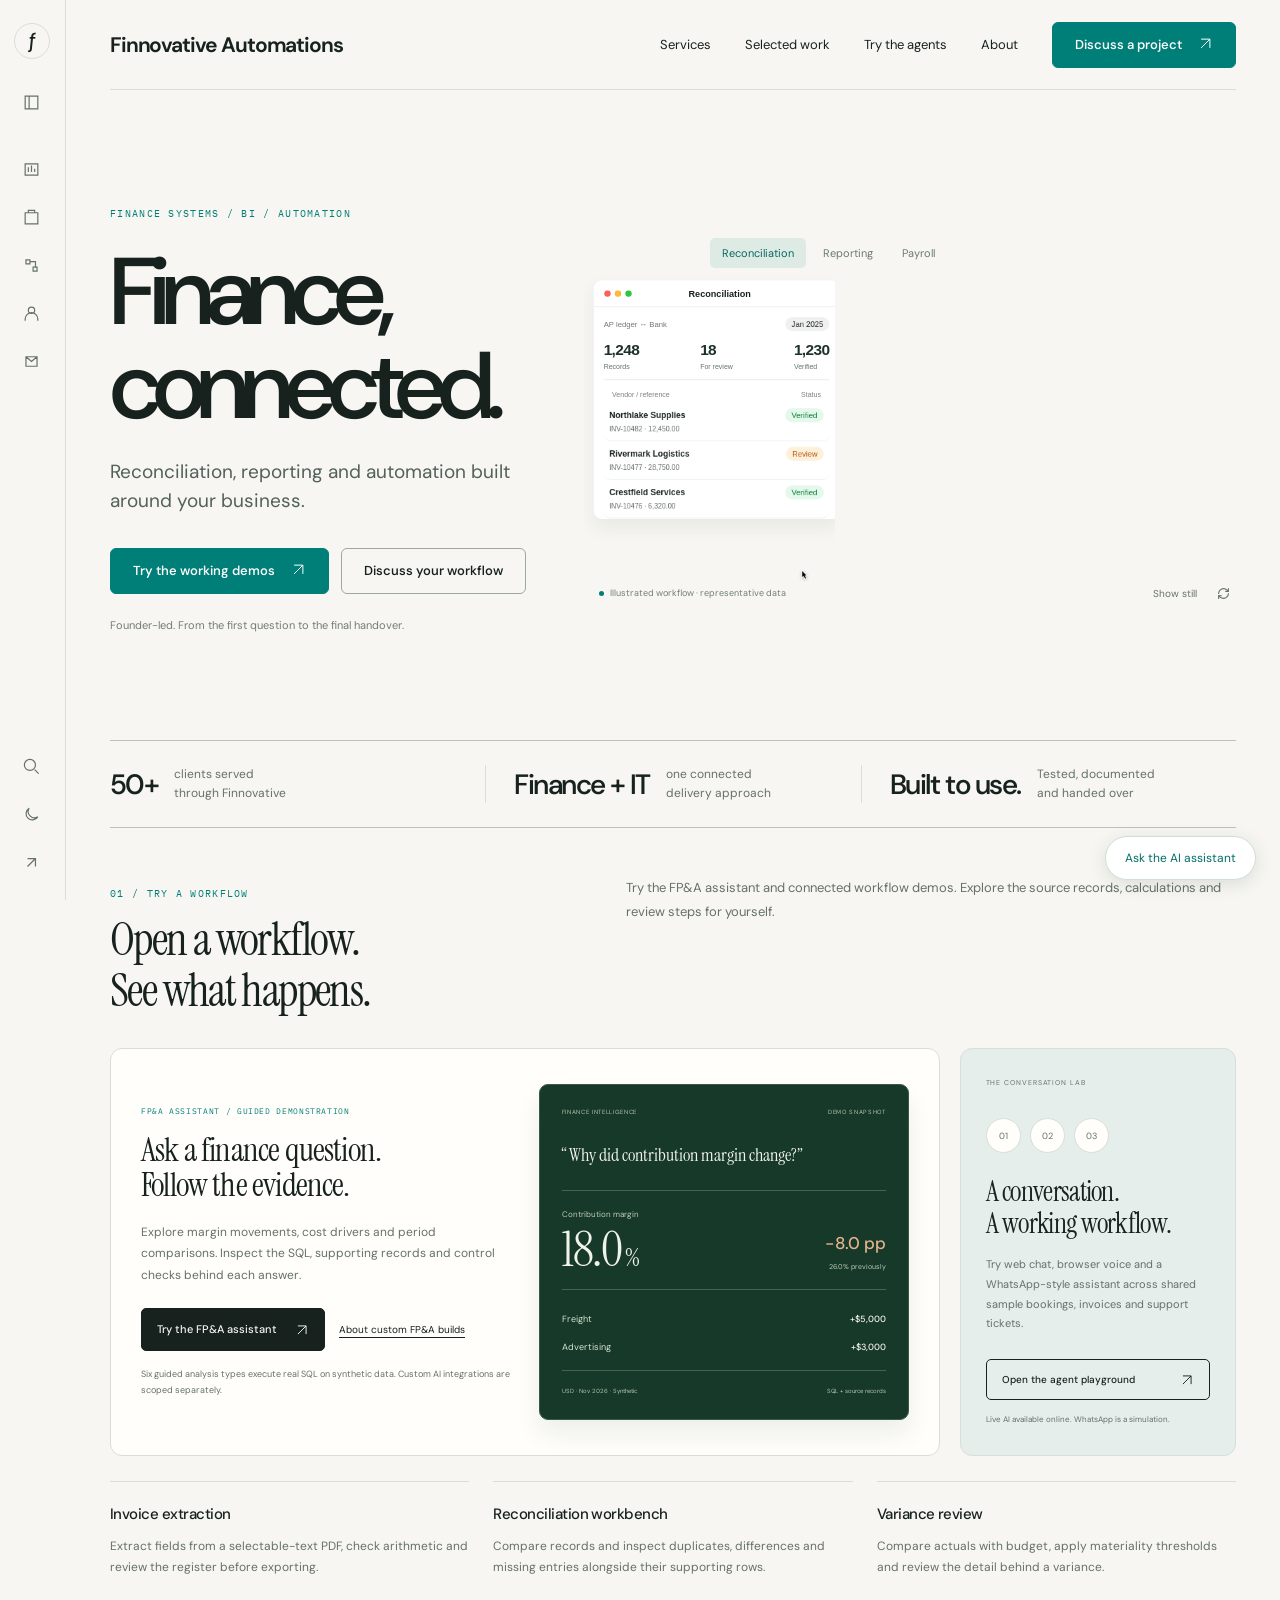
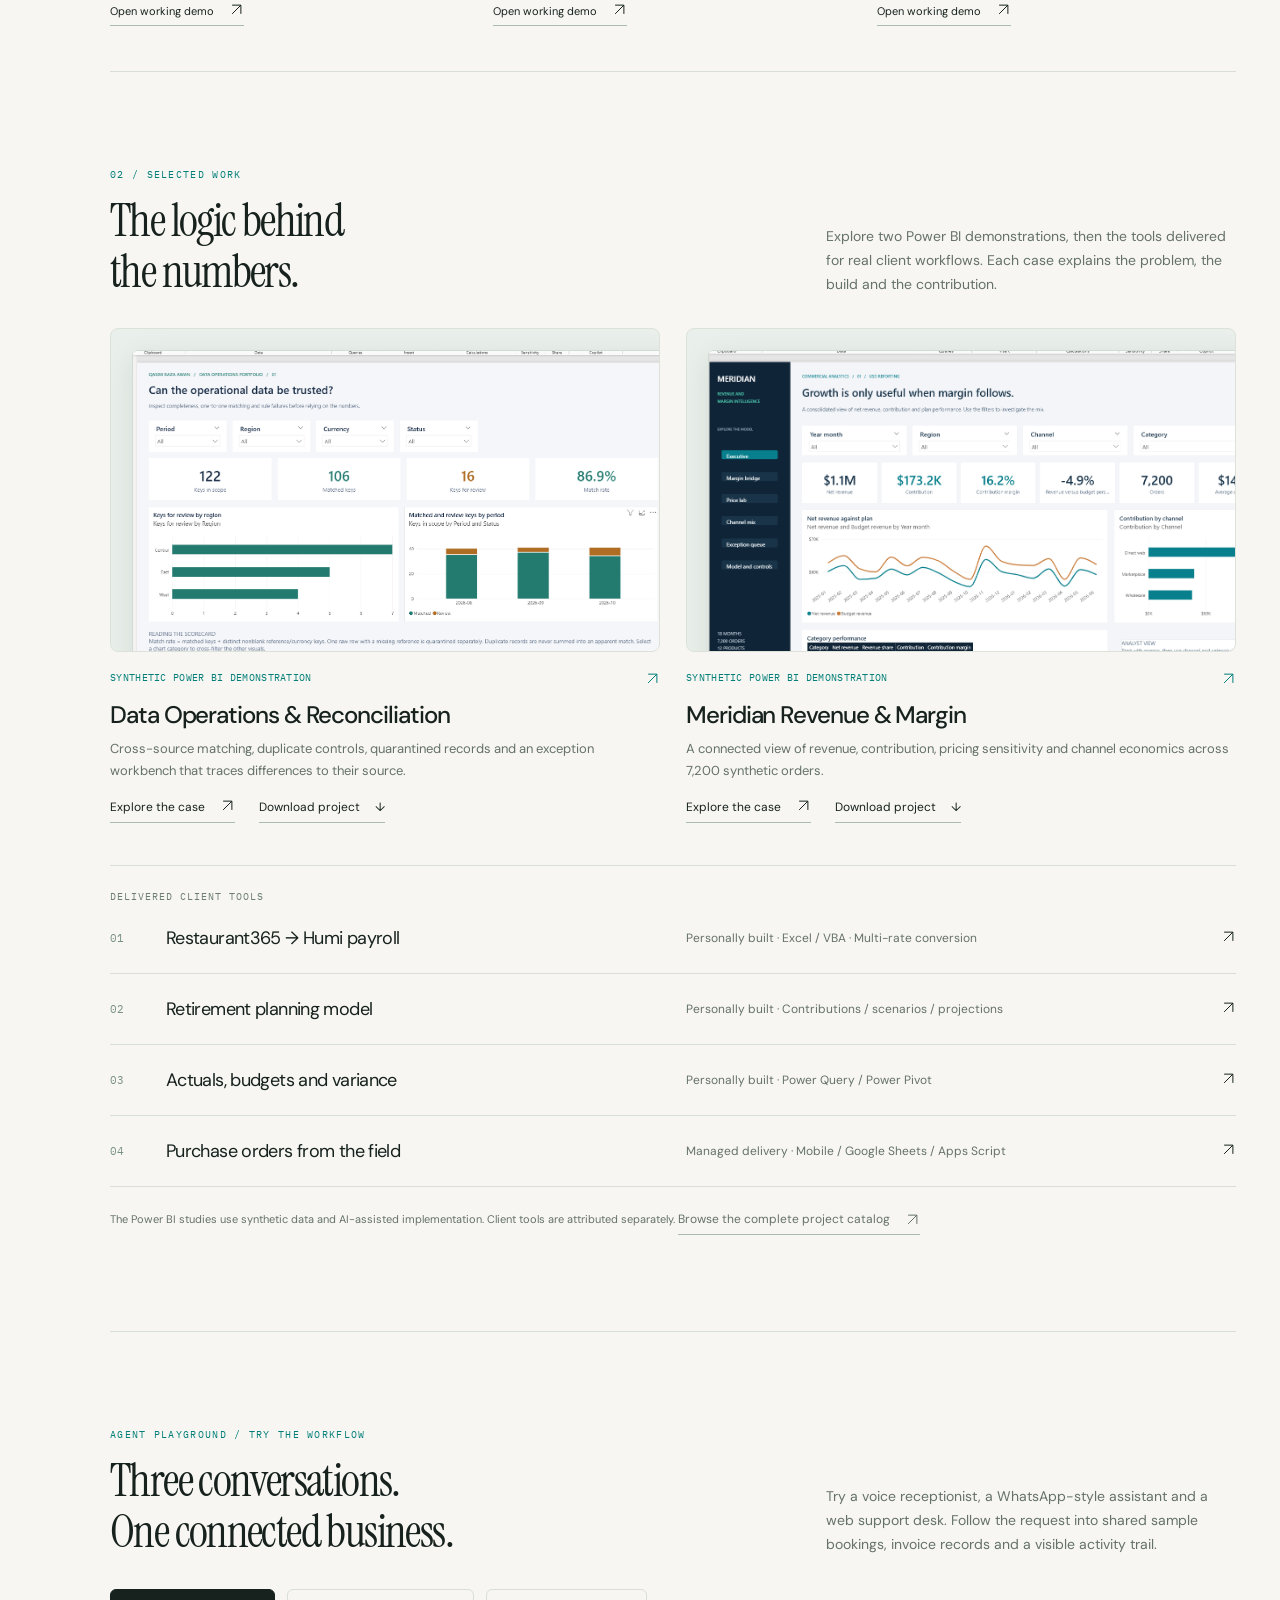
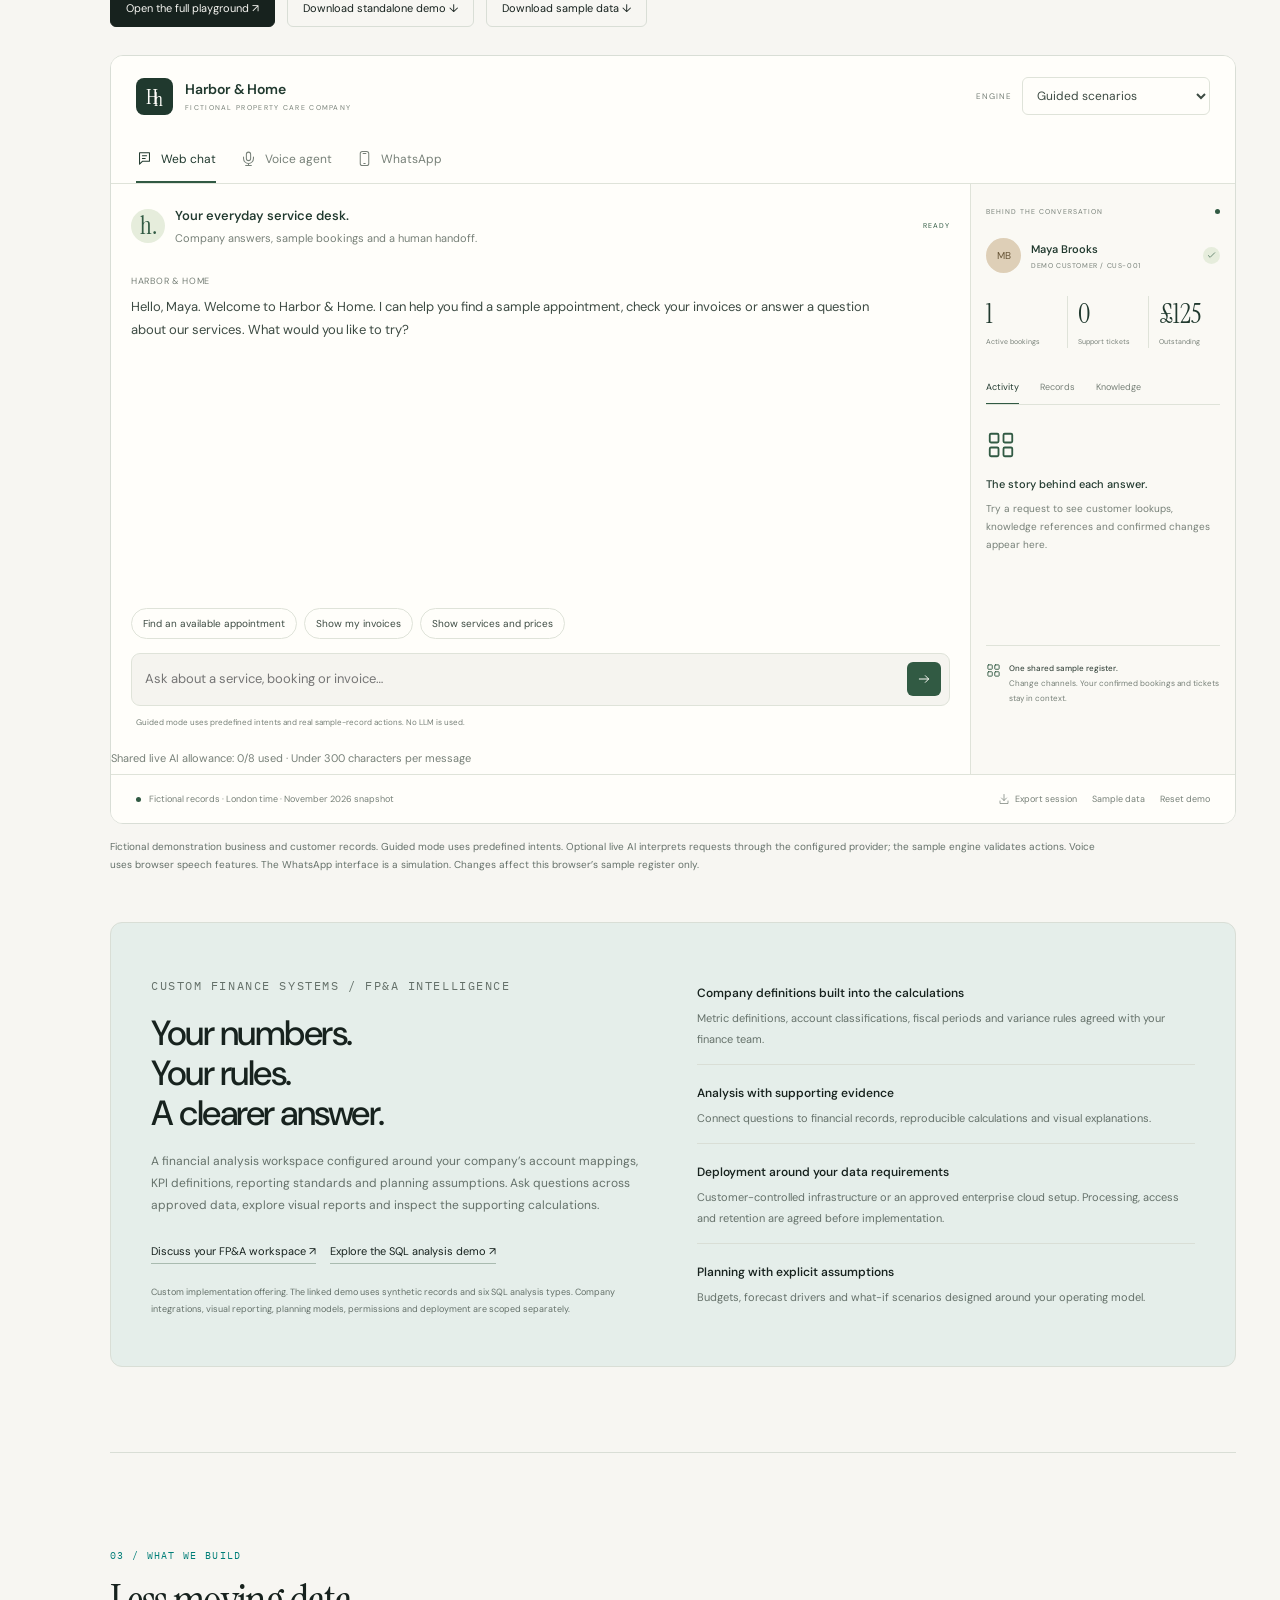
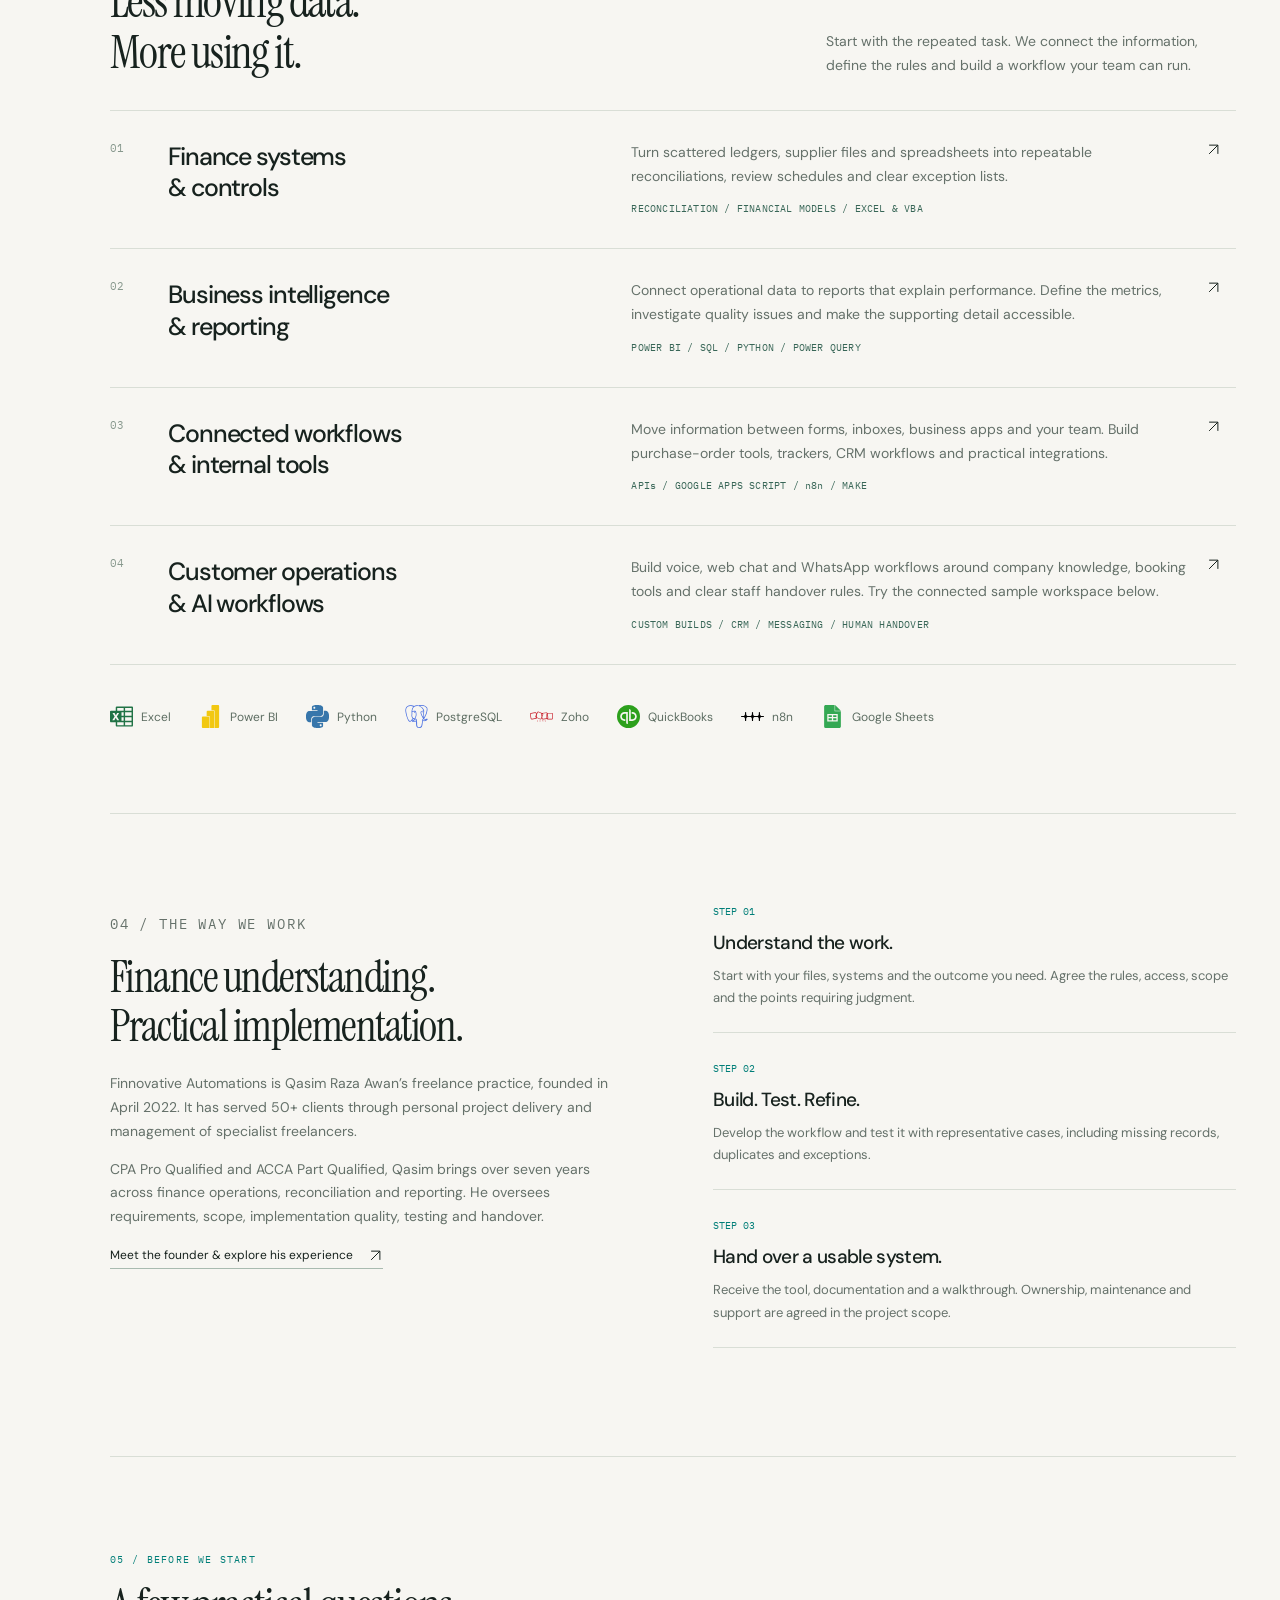
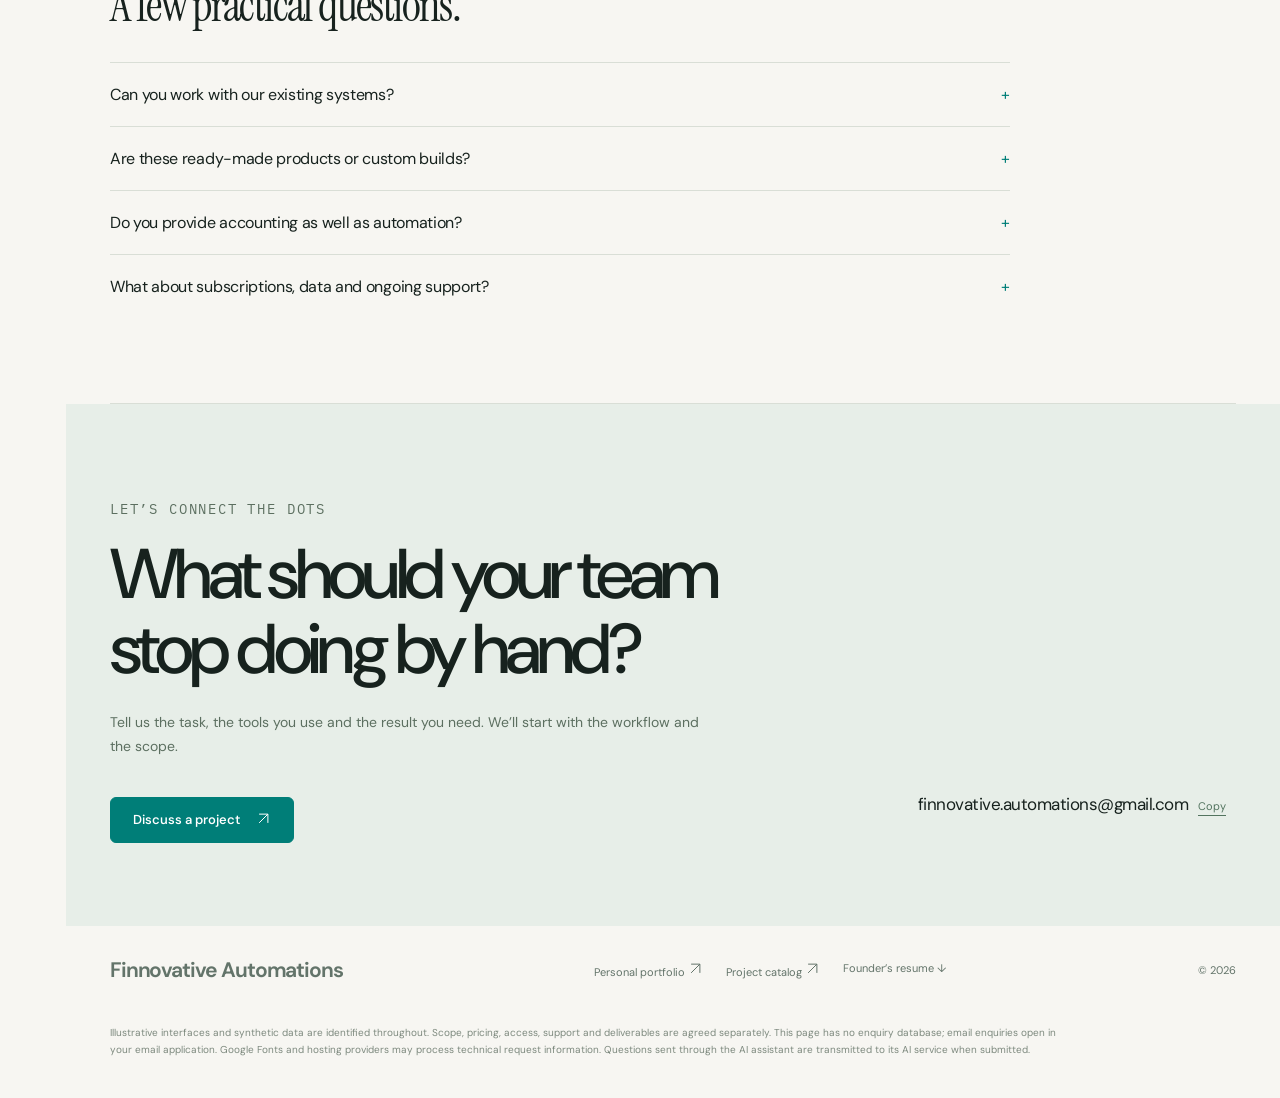
==== commit d017a780: "Fix standalone demo theme and surface FP&A and workflow demos near the top" ====
--- a/finnovative/index.html
+++ b/finnovative/index.html
@@ -1,6 +1,6 @@
 <!doctype html>
-<html lang="en" data-brand="company"><head><meta charset="utf-8"><meta name="viewport" content="width=device-width,initial-scale=1"><meta name="theme-color" content="#f7f6f2"><title>Finnovative Automations | Finance, connected.</title><meta name="description" content="Finance systems, Power BI reporting and business automation. Founder-led delivery across reconciliation, Excel, SQL, Python and connected workflows."><link rel="stylesheet" href="precision.css?v=20261115"><link rel="stylesheet" href="assets/precision-demo.css?v=20261115"><link rel="stylesheet" href="../ui/shell.css?v=20261115b"><script>try{document.documentElement.dataset.theme=localStorage.getItem("qaf-theme-company")||"light";document.documentElement.dataset.rail=localStorage.getItem("qaf-rail-company")||"collapsed";}catch{}</script><link rel="stylesheet" href="playground-section.css?v=20261115c"></head><body><aside class="portfolio-rail" id="portfolio-rail" aria-label="Portfolio navigation"><a class="rail-brand" href="#top" aria-label="Back to top">ƒ</a><button class="rail-toggle" aria-label="Expand sidebar" aria-expanded="false" aria-controls="rail-links"><svg viewBox="0 0 24 24" fill="none" stroke="currentColor" stroke-width="1.5" aria-hidden="true"><path d="M4 4h16v16H4zM9 4v16"/></svg><span>Expand sidebar</span></button><nav id="rail-links"><a href="#services" aria-label="Services" title="Services"><svg viewBox="0 0 24 24" fill="none" stroke="currentColor" stroke-width="1.5" aria-hidden="true"><path d="M4 5h16v14H4zM8 15V9m4 6V7m4 8v-4"/></svg><span>Services</span></a><a href="#client-work" aria-label="Selected work" title="Selected work"><svg viewBox="0 0 24 24" fill="none" stroke="currentColor" stroke-width="1.5" aria-hidden="true"><path d="M4 6h16v14H4zM8 6V3h8v3"/></svg><span>Selected work</span></a><a href="#demonstrations" aria-label="Working demos" title="Working demos"><svg viewBox="0 0 24 24" fill="none" stroke="currentColor" stroke-width="1.5" aria-hidden="true"><path d="M5 5h5v5H5zM14 14h5v5h-5zM10 7h7v7"/></svg><span>Working demos</span></a><a href="#about" aria-label="Our approach" title="Our approach"><svg viewBox="0 0 24 24" fill="none" stroke="currentColor" stroke-width="1.5" aria-hidden="true"><path d="M12 12a4 4 0 1 0 0-8 4 4 0 0 0 0 8zM4 21v-2a8 8 0 0 1 16 0v2"/></svg><span>Our approach</span></a><a href="#contact" aria-label="Contact" title="Contact"><svg viewBox="0 0 24 24" fill="none" stroke="currentColor" stroke-width="1.5" aria-hidden="true"><path d="M5 6h14v12H5zM5 6l7 6 7-6"/></svg><span>Contact</span></a></nav><div class="rail-bottom"><button class="search-open" aria-label="Search portfolio"><svg viewBox="0 0 24 24" fill="none" stroke="currentColor" stroke-width="1.5" aria-hidden="true"><path d="M16 16l5 5M10 17a7 7 0 1 0 0-14 7 7 0 0 0 0 14"/></svg><span>Search / Ctrl K</span></button><button class="theme-toggle" aria-label="Switch to dark mode"><svg viewBox="0 0 24 24" fill="none" stroke="currentColor" stroke-width="1.5" aria-hidden="true"><path d="M20 15a8 8 0 0 1-11-11 8 8 0 1 0 11 11z"/></svg><span>Dark mode</span></button><a href="../" aria-label="Personal portfolio"><svg viewBox="0 0 24 24" fill="none" stroke="currentColor" stroke-width="1.5" aria-hidden="true"><path d="M7 17 17 7M7 7h10v10"/></svg><span>Personal portfolio</span></a></div></aside><div class="site-content"><a class="skip" href="#main">Skip to content</a><header class="site-header wrap"><a class="wordmark" href="#top">Finnovative Automations</a><button class="mobile-theme theme-toggle" aria-label="Switch to dark mode">◐</button><button class="menu-toggle" aria-expanded="false" aria-controls="site-nav">Menu</button><nav id="site-nav" class="site-nav" aria-label="Main navigation"><a href="#services">Services</a><a href="#client-work">Selected work</a><a href="#agent-playground">Try the agents</a><a href="#about">About</a><a class="button" href="#contact">Discuss a project <span class="arrow"><svg width="15" height="15" viewBox="0 0 24 24" fill="none" stroke="currentColor" stroke-width="1.6" aria-hidden="true"><path d="M5 19 19 5M5 5h14v14"/></svg></span></a></nav></header>
-<main id="main"><section class="hero wrap" id="top"><div class="hero-copy"><p class="eyebrow">FINANCE SYSTEMS / BI / AUTOMATION</p><h1>Finance,<br>connected.</h1><p class="intro">Reconciliation, reporting and automation built around your business.</p><div class="hero-actions"><a class="button" href="#client-work">Explore our work <span class="arrow"><svg width="15" height="15" viewBox="0 0 24 24" fill="none" stroke="currentColor" stroke-width="1.6" aria-hidden="true"><path d="M5 19 19 5M5 5h14v14"/></svg></span></a><a class="button secondary" href="#contact">Discuss your workflow</a></div><p class="hero-note">Founder-led. From the first question to the final handover.</p></div><div class="hero-art" id="precision-demo"><noscript><img src="../project-media/data-operations/overview.png" alt="Power BI reconciliation report" style="width:100%"><p>Enable JavaScript to play the illustrated walkthrough.</p></noscript></div></section>
+<html lang="en" data-brand="company"><head><meta charset="utf-8"><meta name="viewport" content="width=device-width,initial-scale=1"><meta name="theme-color" content="#f7f6f2"><title>Finnovative Automations | Finance, connected.</title><meta name="description" content="Finance systems, Power BI reporting and business automation. Founder-led delivery across reconciliation, Excel, SQL, Python and connected workflows."><link rel="stylesheet" href="precision.css?v=20261115"><link rel="stylesheet" href="assets/precision-demo.css?v=20261115"><link rel="stylesheet" href="../ui/shell.css?v=20261115b"><script>try{document.documentElement.dataset.theme=localStorage.getItem("qaf-theme-company")||"light";document.documentElement.dataset.rail=localStorage.getItem("qaf-rail-company")||"collapsed";}catch{}</script><link rel="stylesheet" href="playground-section.css?v=20261115c"><link rel="stylesheet" href="../ui/demo-showcase.css?v=20261116a"></head><body><aside class="portfolio-rail" id="portfolio-rail" aria-label="Portfolio navigation"><a class="rail-brand" href="#top" aria-label="Back to top">ƒ</a><button class="rail-toggle" aria-label="Expand sidebar" aria-expanded="false" aria-controls="rail-links"><svg viewBox="0 0 24 24" fill="none" stroke="currentColor" stroke-width="1.5" aria-hidden="true"><path d="M4 4h16v16H4zM9 4v16"/></svg><span>Expand sidebar</span></button><nav id="rail-links"><a href="#services" aria-label="Services" title="Services"><svg viewBox="0 0 24 24" fill="none" stroke="currentColor" stroke-width="1.5" aria-hidden="true"><path d="M4 5h16v14H4zM8 15V9m4 6V7m4 8v-4"/></svg><span>Services</span></a><a href="#client-work" aria-label="Selected work" title="Selected work"><svg viewBox="0 0 24 24" fill="none" stroke="currentColor" stroke-width="1.5" aria-hidden="true"><path d="M4 6h16v14H4zM8 6V3h8v3"/></svg><span>Selected work</span></a><a href="#demonstrations" aria-label="Working demos" title="Working demos"><svg viewBox="0 0 24 24" fill="none" stroke="currentColor" stroke-width="1.5" aria-hidden="true"><path d="M5 5h5v5H5zM14 14h5v5h-5zM10 7h7v7"/></svg><span>Working demos</span></a><a href="#about" aria-label="Our approach" title="Our approach"><svg viewBox="0 0 24 24" fill="none" stroke="currentColor" stroke-width="1.5" aria-hidden="true"><path d="M12 12a4 4 0 1 0 0-8 4 4 0 0 0 0 8zM4 21v-2a8 8 0 0 1 16 0v2"/></svg><span>Our approach</span></a><a href="#contact" aria-label="Contact" title="Contact"><svg viewBox="0 0 24 24" fill="none" stroke="currentColor" stroke-width="1.5" aria-hidden="true"><path d="M5 6h14v12H5zM5 6l7 6 7-6"/></svg><span>Contact</span></a></nav><div class="rail-bottom"><button class="search-open" aria-label="Search portfolio"><svg viewBox="0 0 24 24" fill="none" stroke="currentColor" stroke-width="1.5" aria-hidden="true"><path d="M16 16l5 5M10 17a7 7 0 1 0 0-14 7 7 0 0 0 0 14"/></svg><span>Search / Ctrl K</span></button><button class="theme-toggle" aria-label="Switch to dark mode"><svg viewBox="0 0 24 24" fill="none" stroke="currentColor" stroke-width="1.5" aria-hidden="true"><path d="M20 15a8 8 0 0 1-11-11 8 8 0 1 0 11 11z"/></svg><span>Dark mode</span></button><a href="../" aria-label="Personal portfolio"><svg viewBox="0 0 24 24" fill="none" stroke="currentColor" stroke-width="1.5" aria-hidden="true"><path d="M7 17 17 7M7 7h10v10"/></svg><span>Personal portfolio</span></a></div></aside><div class="site-content"><a class="skip" href="#main">Skip to content</a><header class="site-header wrap"><a class="wordmark" href="#top">Finnovative Automations</a><button class="mobile-theme theme-toggle" aria-label="Switch to dark mode">◐</button><button class="menu-toggle" aria-expanded="false" aria-controls="site-nav">Menu</button><nav id="site-nav" class="site-nav" aria-label="Main navigation"><a href="#services">Services</a><a href="#client-work">Selected work</a><a href="#agent-playground">Try the agents</a><a href="#about">About</a><a class="button" href="#contact">Discuss a project <span class="arrow"><svg width="15" height="15" viewBox="0 0 24 24" fill="none" stroke="currentColor" stroke-width="1.6" aria-hidden="true"><path d="M5 19 19 5M5 5h14v14"/></svg></span></a></nav></header>
+<main id="main"><section class="hero wrap" id="top"><div class="hero-copy"><p class="eyebrow">FINANCE SYSTEMS / BI / AUTOMATION</p><h1>Finance,<br>connected.</h1><p class="intro">Reconciliation, reporting and automation built around your business.</p><div class="hero-actions"><a class="button" href="#demonstrations">Try the working demos <span class="arrow"><svg width="15" height="15" viewBox="0 0 24 24" fill="none" stroke="currentColor" stroke-width="1.6" aria-hidden="true"><path d="M5 19 19 5M5 5h14v14"/></svg></span></a><a class="button secondary" href="#contact">Discuss your workflow</a></div><p class="hero-note">Founder-led. From the first question to the final handover.</p></div><div class="hero-art" id="precision-demo"><noscript><img src="../project-media/data-operations/overview.png" alt="Power BI reconciliation report" style="width:100%"><p>Enable JavaScript to play the illustrated walkthrough.</p></noscript></div></section>
 <div class="proof-strip wrap"><div><strong>50+</strong><small>clients served<br>through Finnovative</small></div><div><strong>Finance + IT</strong><small>one connected<br>delivery approach</small></div><div><strong>Built to use.</strong><small>Tested, documented<br>and handed over</small></div></div>
-<section class="section wrap" id="client-work"><div class="section-heading" data-reveal><div><p class="eyebrow">01 / SELECTED WORK</p><h2>The logic behind<br>the numbers.</h2></div><p>Explore two Power BI demonstrations, then the tools delivered for real client workflows. Each case explains the problem, the build and the contribution.</p></div><div class="work-grid"><article class="case-card" data-reveal><a class="case-visual" href="../projects/data-operations.html"><img src="../project-media/data-operations/overview.png" alt="Data Operations &amp; Reconciliation actual Power BI Desktop report" width="1320" height="850" loading="lazy"></a><div class="case-meta"><span>SYNTHETIC POWER BI DEMONSTRATION</span><span><svg width="15" height="15" viewBox="0 0 24 24" fill="none" stroke="currentColor" stroke-width="1.6" aria-hidden="true"><path d="M5 19 19 5M5 5h14v14"/></svg></span></div><h3><a href="../projects/data-operations.html">Data Operations &amp; Reconciliation</a></h3><p>Cross-source matching, duplicate controls, quarantined records and an exception workbench that traces differences to their source.</p><div class="case-links"><a class="text-link" href="../projects/data-operations.html">Explore the case <span><svg width="15" height="15" viewBox="0 0 24 24" fill="none" stroke="currentColor" stroke-width="1.6" aria-hidden="true"><path d="M5 19 19 5M5 5h14v14"/></svg></span></a><a class="text-link" href="../downloads/Qasim_Data_Operations_PowerBI_Project.zip" download>Download project <span>↓</span></a></div></article><article class="case-card" data-reveal><a class="case-visual" href="../projects/meridian-margin.html"><img src="../project-media/meridian/executive.png" alt="Meridian Revenue &amp; Margin actual Power BI Desktop report" width="1320" height="850" loading="lazy"></a><div class="case-meta"><span>SYNTHETIC POWER BI DEMONSTRATION</span><span><svg width="15" height="15" viewBox="0 0 24 24" fill="none" stroke="currentColor" stroke-width="1.6" aria-hidden="true"><path d="M5 19 19 5M5 5h14v14"/></svg></span></div><h3><a href="../projects/meridian-margin.html">Meridian Revenue &amp; Margin</a></h3><p>A connected view of revenue, contribution, pricing sensitivity and channel economics across 7,200 synthetic orders.</p><div class="case-links"><a class="text-link" href="../projects/meridian-margin.html">Explore the case <span><svg width="15" height="15" viewBox="0 0 24 24" fill="none" stroke="currentColor" stroke-width="1.6" aria-hidden="true"><path d="M5 19 19 5M5 5h14v14"/></svg></span></a><a class="text-link" href="../downloads/Qasim_Meridian_Revenue_Margin_PowerBI.zip" download>Download project <span>↓</span></a></div></article></div><div class="real-projects"><p class="section-subtitle">DELIVERED CLIENT TOOLS</p><a class="project-row" href="../projects/#payroll"><span class="number">01</span><span class="project-name">Restaurant365 → Humi payroll</span><p>Personally built · Excel / VBA · Multi-rate conversion</p><span class="arrow"><svg width="15" height="15" viewBox="0 0 24 24" fill="none" stroke="currentColor" stroke-width="1.6" aria-hidden="true"><path d="M5 19 19 5M5 5h14v14"/></svg></span></a><a class="project-row" href="../projects/#retirement"><span class="number">02</span><span class="project-name">Retirement planning model</span><p>Personally built · Contributions / scenarios / projections</p><span class="arrow"><svg width="15" height="15" viewBox="0 0 24 24" fill="none" stroke="currentColor" stroke-width="1.6" aria-hidden="true"><path d="M5 19 19 5M5 5h14v14"/></svg></span></a><a class="project-row" href="../projects/#profit-loss"><span class="number">03</span><span class="project-name">Actuals, budgets and variance</span><p>Personally built · Power Query / Power Pivot</p><span class="arrow"><svg width="15" height="15" viewBox="0 0 24 24" fill="none" stroke="currentColor" stroke-width="1.6" aria-hidden="true"><path d="M5 19 19 5M5 5h14v14"/></svg></span></a><a class="project-row" href="../projects/#purchase-orders"><span class="number">04</span><span class="project-name">Purchase orders from the field</span><p>Managed delivery · Mobile / Google Sheets / Apps Script</p><span class="arrow"><svg width="15" height="15" viewBox="0 0 24 24" fill="none" stroke="currentColor" stroke-width="1.6" aria-hidden="true"><path d="M5 19 19 5M5 5h14v14"/></svg></span></a></div><p style="font-size:11px;color:var(--muted);margin-top:22px">The Power BI studies use synthetic data and AI-assisted implementation. Client tools are attributed separately. <a class="text-link" href="../projects/">Browse the complete project catalog <svg width="15" height="15" viewBox="0 0 24 24" fill="none" stroke="currentColor" stroke-width="1.6" aria-hidden="true"><path d="M5 19 19 5M5 5h14v14"/></svg></a></p></section>
-<section class="section wrap" id="services"><div class="section-heading" data-reveal><div><p class="eyebrow">02 / WHAT WE BUILD</p><h2>Less moving data.<br>More using it.</h2></div><p>Start with the repeated task. We connect the information, define the rules and build a workflow your team can run.</p></div><div class="service-list"><article class="service-item" id="finance-services" data-reveal><span class="number">01</span><h3>Finance systems<br>&amp; controls</h3><div><p>Turn scattered ledgers, supplier files and spreadsheets into repeatable reconciliations, review schedules and clear exception lists.</p><div class="service-tags">RECONCILIATION / FINANCIAL MODELS / EXCEL & VBA</div></div><a class="arrow" href="mailto:finnovative.automations@gmail.com?subject=Project%20enquiry" aria-label="Enquire about finance-services"><svg width="15" height="15" viewBox="0 0 24 24" fill="none" stroke="currentColor" stroke-width="1.6" aria-hidden="true"><path d="M5 19 19 5M5 5h14v14"/></svg></a></article><article class="service-item" id="bi-services" data-reveal><span class="number">02</span><h3>Business intelligence<br>&amp; reporting</h3><div><p>Connect operational data to reports that explain performance. Define the metrics, investigate quality issues and make the supporting detail accessible.</p><div class="service-tags">POWER BI / SQL / PYTHON / POWER QUERY</div></div><a class="arrow" href="mailto:finnovative.automations@gmail.com?subject=Project%20enquiry" aria-label="Enquire about bi-services"><svg width="15" height="15" viewBox="0 0 24 24" fill="none" stroke="currentColor" stroke-width="1.6" aria-hidden="true"><path d="M5 19 19 5M5 5h14v14"/></svg></a></article><article class="service-item" id="it-services" data-reveal><span class="number">03</span><h3>Connected workflows<br>&amp; internal tools</h3><div><p>Move information between forms, inboxes, business apps and your team. Build purchase-order tools, trackers, CRM workflows and practical integrations.</p><div class="service-tags">APIs / GOOGLE APPS SCRIPT / n8n / MAKE</div></div><a class="arrow" href="mailto:finnovative.automations@gmail.com?subject=Project%20enquiry" aria-label="Enquire about it-services"><svg width="15" height="15" viewBox="0 0 24 24" fill="none" stroke="currentColor" stroke-width="1.6" aria-hidden="true"><path d="M5 19 19 5M5 5h14v14"/></svg></a></article><article class="service-item" id="customer-operations" data-reveal><span class="number">04</span><h3>Customer operations<br>&amp; AI workflows</h3><div><p>Build voice, web chat and WhatsApp workflows around company knowledge, booking tools and clear staff handover rules. Try the connected sample workspace below.</p><div class="service-tags">CUSTOM BUILDS / CRM / MESSAGING / HUMAN HANDOVER</div></div><a class="arrow" href="mailto:finnovative.automations@gmail.com?subject=Project%20enquiry" aria-label="Enquire about customer-operations"><svg width="15" height="15" viewBox="0 0 24 24" fill="none" stroke="currentColor" stroke-width="1.6" aria-hidden="true"><path d="M5 19 19 5M5 5h14v14"/></svg></a></article></div><div class="software-list" aria-label="Selected tools"><span><img src="../brand-assets/excel.svg" alt="" width="23" height="23" loading="lazy">Excel</span><span><img src="../brand-assets/powerbi.svg" alt="" width="23" height="23" loading="lazy">Power BI</span><span><img src="../brand-assets/python.svg" alt="" width="23" height="23" loading="lazy">Python</span><span><img src="../brand-assets/postgresql.svg" alt="" width="23" height="23" loading="lazy">PostgreSQL</span><span><img src="../brand-assets/zoho.svg" alt="" width="23" height="23" loading="lazy">Zoho</span><span><img src="../brand-assets/quickbooks.svg" alt="" width="23" height="23" loading="lazy">QuickBooks</span><span><img src="../brand-assets/n8n.svg" alt="" width="23" height="23" loading="lazy">n8n</span><span><img src="../brand-assets/sheets.svg" alt="" width="23" height="23" loading="lazy">Google Sheets</span></div></section><section class="section wrap" id="about"><div class="about-grid"><div class="about-copy" data-reveal><p class="eyebrow">03 / THE WAY WE WORK</p><h2>Finance understanding.<br>Practical implementation.</h2><p>Finnovative Automations is Qasim Raza Awan’s freelance practice, founded in April 2022. It has served 50+ clients through personal project delivery and management of specialist freelancers.</p><p>CPA Pro Qualified and ACCA Part Qualified, Qasim brings over seven years across finance operations, reconciliation and reporting. He oversees requirements, scope, implementation quality, testing and handover.</p><a class="text-link" href="../">Meet the founder &amp; explore his experience <svg width="15" height="15" viewBox="0 0 24 24" fill="none" stroke="currentColor" stroke-width="1.6" aria-hidden="true"><path d="M5 19 19 5M5 5h14v14"/></svg></a></div><div class="process-steps" id="process"><article class="process-step" data-reveal><span>STEP 01</span><h3>Understand the work.</h3><p>Start with your files, systems and the outcome you need. Agree the rules, access, scope and the points requiring judgment.</p></article><article class="process-step" data-reveal><span>STEP 02</span><h3>Build. Test. Refine.</h3><p>Develop the workflow and test it with representative cases, including missing records, duplicates and exceptions.</p></article><article class="process-step" data-reveal><span>STEP 03</span><h3>Hand over a usable system.</h3><p>Receive the tool, documentation and a walkthrough. Ownership, maintenance and support are agreed in the project scope.</p></article></div></div></section><section class="section wrap agent-playground-section" id="agent-playground"><div class="section-heading"><div><p class="eyebrow">AGENT PLAYGROUND / TRY THE WORKFLOW</p><h2>Three conversations.<br>One connected business.</h2></div><p>Try a voice receptionist, a WhatsApp-style assistant and a web support desk. Follow the request into shared sample bookings, invoice records and a visible activity trail.</p></div><div class="playground-intro-actions"><a href="playground/">Open the full playground ↗</a><a href="playground/Finnovative_Agent_Playground_Standalone.html" download>Download standalone demo ↓</a><a href="playground/sample-data.json" download>Download sample data ↓</a></div><div class="agent-embed-shell"><iframe id="agent-playground-frame" src="playground/?embedded=1" title="Finnovative interactive voice, WhatsApp-style and web chat agent playground" loading="lazy" allow="microphone" height="850"></iframe></div><p class="playground-disclosure">Fictional demonstration business and customer records. Guided mode uses predefined intents. Optional live AI interprets requests through the configured provider; the sample engine validates actions. Voice uses browser speech features. The WhatsApp interface is a simulation. Changes affect this browser’s sample register only.</p><div class="fpa-offer" id="fpa-intelligence"><div><p class="eyebrow">CUSTOM FINANCE SYSTEMS / FP&amp;A INTELLIGENCE</p><h3>Your numbers.<br>Your rules.<br>A clearer answer.</h3><p>A financial analysis workspace configured around your company’s account mappings, KPI definitions, reporting standards and planning assumptions. Ask questions across approved data, explore visual reports and inspect the supporting calculations.</p><a class="text-link" href="mailto:finnovative.automations@gmail.com?subject=Custom%20FP%26A%20workspace">Discuss your FP&amp;A workspace ↗</a><a class="text-link" href="fpa-demo/">Explore the SQL analysis demo ↗</a><p class="fpa-status">Custom implementation offering. The linked demo uses synthetic records and six SQL analysis types. Company integrations, visual reporting, planning models, permissions and deployment are scoped separately.</p></div><div class="fpa-capabilities"><div><strong>Company definitions built into the calculations</strong><p>Metric definitions, account classifications, fiscal periods and variance rules agreed with your finance team.</p></div><div><strong>Analysis with supporting evidence</strong><p>Connect questions to financial records, reproducible calculations and visual explanations.</p></div><div><strong>Deployment around your data requirements</strong><p>Customer-controlled infrastructure or an approved enterprise cloud setup. Processing, access and retention are agreed before implementation.</p></div><div><strong>Planning with explicit assumptions</strong><p>Budgets, forecast drivers and what-if scenarios designed around your operating model.</p></div></div></div></section><section class="section wrap" id="demonstrations"><div class="section-heading" data-reveal><div><p class="eyebrow">04 / TRY A WORKFLOW</p><h2>Go beyond the screenshot.</h2></div><p>Working browser demonstrations using synthetic sample data. They are separate from client deployments.</p></div><div class="demo-links" id="demos"><article class="demo-link" data-reveal><strong>Invoice extraction</strong><p>Extract fields from a selectable-text PDF, check arithmetic and review the register before exporting.</p><a class="text-link" href="../products/?app=invoice">Open working demo <span><svg width="15" height="15" viewBox="0 0 24 24" fill="none" stroke="currentColor" stroke-width="1.6" aria-hidden="true"><path d="M5 19 19 5M5 5h14v14"/></svg></span></a></article><article class="demo-link" data-reveal><strong>Reconciliation workbench</strong><p>Compare records and inspect duplicates, differences and missing entries alongside their supporting rows.</p><a class="text-link" href="../products/?app=reconciliation">Open working demo <span><svg width="15" height="15" viewBox="0 0 24 24" fill="none" stroke="currentColor" stroke-width="1.6" aria-hidden="true"><path d="M5 19 19 5M5 5h14v14"/></svg></span></a></article><article class="demo-link" data-reveal><strong>Variance review</strong><p>Compare actuals with budget, apply materiality thresholds and review the detail behind a variance.</p><a class="text-link" href="../products/?app=variance">Open working demo <span><svg width="15" height="15" viewBox="0 0 24 24" fill="none" stroke="currentColor" stroke-width="1.6" aria-hidden="true"><path d="M5 19 19 5M5 5h14v14"/></svg></span></a></article></div></section><section class="section wrap" id="faq"><div class="section-heading"><div><p class="eyebrow">05 / BEFORE WE START</p><h2>A few practical questions.</h2></div></div><div class="faq-list"><details><summary>Can you work with our existing systems?</summary><p>We first check the available exports, APIs, permissions and account requirements. The proposed scope identifies integration options and constraints before development begins.</p></details><details><summary>Are these ready-made products or custom builds?</summary><p>Client engagements are scoped around your process. The illustrated hero is a scripted demonstration; the linked Power BI projects and browser tools use synthetic sample data. They show approaches that can be adapted to an agreed business requirement.</p></details><details><summary>Do you provide accounting as well as automation?</summary><p>Our work combines finance knowledge with practical systems delivery: reconciliation, receivables workflows, journal tools, financial models, reporting and finance system implementation support. Responsibilities and deliverables are agreed for each engagement.</p></details><details><summary>What about subscriptions, data and ongoing support?</summary><p>Any required hosting, messaging, AI usage or third-party subscriptions are identified separately from the build fee. Access, ownership, data handling, documentation and maintenance are agreed in the project proposal.</p></details></div></section><section class="contact-section" id="contact"><div class="wrap"><p class="eyebrow">LET’S CONNECT THE DOTS</p><h2>What should your team<br>stop doing by hand?</h2><p>Tell us the task, the tools you use and the result you need. We’ll start with the workflow and the scope.</p><div class="contact-bottom"><a class="button" href="mailto:finnovative.automations@gmail.com?subject=Automation%20project%20enquiry">Discuss a project <span class="arrow"><svg width="15" height="15" viewBox="0 0 24 24" fill="none" stroke="currentColor" stroke-width="1.6" aria-hidden="true"><path d="M5 19 19 5M5 5h14v14"/></svg></span></a><div><a class="email-address" href="mailto:finnovative.automations@gmail.com">finnovative.automations@gmail.com</a><button class="copy-email" type="button" data-copy-email>Copy</button><p class="copy-status" role="status" data-copy-status></p></div></div></div></section></main><footer class="wrap"><div class="footer"><a class="wordmark" href="#top">Finnovative Automations</a><div class="footer-links"><a href="../">Personal portfolio <svg width="15" height="15" viewBox="0 0 24 24" fill="none" stroke="currentColor" stroke-width="1.6" aria-hidden="true"><path d="M5 19 19 5M5 5h14v14"/></svg></a><a href="../projects/">Project catalog <svg width="15" height="15" viewBox="0 0 24 24" fill="none" stroke="currentColor" stroke-width="1.6" aria-hidden="true"><path d="M5 19 19 5M5 5h14v14"/></svg></a><a href="../downloads/Qasim_Raza_Awan_Resume.pdf?v=20261115b" download>Founder’s resume ↓</a></div><span>© 2026</span></div><p class="legal">Illustrative interfaces and synthetic data are identified throughout. Scope, pricing, access, support and deliverables are agreed separately. This page has no enquiry database; email enquiries open in your email application. Google Fonts and hosting providers may process technical request information. Questions sent through the AI assistant are transmitted to its AI service when submitted.</p></footer></div><dialog id="portfolio-search" aria-labelledby="portfolio-search-title"><div class="dialog-head"><h2 id="portfolio-search-title">Find your way.</h2><button data-close-dialog aria-label="Close search">×</button></div><label for="portfolio-query">Search projects, experience and tools</label><input id="portfolio-query" type="search" placeholder="Try Fabric, payroll or reconciliation" autocomplete="off"><div id="portfolio-results" aria-live="polite"></div><small>Ctrl / ⌘ K to open · Escape to close</small></dialog><dialog class="image-dialog" aria-label="Report screenshot"><button data-close-dialog aria-label="Close screenshot">Close ×</button><img alt="Expanded Power BI report screenshot"></dialog><button class="to-top" aria-label="Back to top" hidden>↑</button><div class="reading-progress" aria-hidden="true"></div><script src="../ui/interactions.js?v=20261115b" defer></script><script type="module" src="assets/precision-demo.js?v=20261115"></script><script src="../portfolio-assistant.js?v=20261115groq2" defer></script><script type="module" src="playground-embed.js?v=20261115c"></script></body></html>+<section class="section wrap demo-discovery" id="demonstrations"><div class="section-heading" data-reveal><div><p class="eyebrow">01 / TRY A WORKFLOW</p><h2>Open a workflow.<br>See what happens.</h2></div><p>Try the FP&amp;A assistant and connected workflow demos. Explore the source records, calculations and review steps for yourself.</p></div><div class="demo-feature-grid"><article class="fpa-showcase" id="fpa-assistant"><div class="fpa-showcase-copy"><p class="eyebrow">FP&amp;A ASSISTANT / GUIDED DEMONSTRATION</p><h3>Ask a finance question.<br>Follow the evidence.</h3><p>Explore margin movements, cost drivers and period comparisons. Inspect the SQL, supporting records and control checks behind each answer.</p><div class="demo-feature-actions"><a class="demo-cta" href="../finnovative/fpa-demo/">Try the FP&amp;A assistant <svg viewBox="0 0 24 24" aria-hidden="true"><path d="M5 19 19 5M5 5h14v14"/></svg></a><a class="demo-detail" href="../finnovative/#fpa-intelligence">About custom FP&amp;A builds</a></div><p class="demo-mode-note">Six guided analysis types execute real SQL on synthetic data. Custom AI integrations are scoped separately.</p></div><div class="fpa-snapshot" aria-label="Actual synthetic demo snapshot: November USD contribution margin 18 percent, down 8 percentage points; freight increased 5000 dollars and advertising increased 3000 dollars"><div class="fpa-snapshot-top"><span>FINANCE INTELLIGENCE</span><span>DEMO SNAPSHOT</span></div><p class="snapshot-question">“Why did contribution margin change?”</p><div class="snapshot-kpi"><div><span>Contribution margin</span><strong>18.0<span>%</span></strong></div><div class="snapshot-change">−8.0 pp<small>26.0% previously</small></div></div><div class="snapshot-evidence"><div><span>Freight</span><strong>+$5,000</strong></div><div><span>Advertising</span><strong>+$3,000</strong></div></div><div class="snapshot-footer"><span>USD · Nov 2026 · Synthetic</span><span>SQL + source records</span></div></div></article><aside class="demo-agent-card" id="business-agent-demos"><span class="demo-agent-index">THE CONVERSATION LAB</span><div class="demo-agent-icons" aria-hidden="true"><span>01</span><span>02</span><span>03</span></div><h3>A conversation.<br>A working workflow.</h3><p>Try web chat, browser voice and a WhatsApp-style assistant across shared sample bookings, invoices and support tickets.</p><a class="demo-cta secondary" href="playground/">Open the agent playground <svg viewBox="0 0 24 24" aria-hidden="true"><path d="M5 19 19 5M5 5h14v14"/></svg></a><small>Live AI available online. WhatsApp is a simulation.</small></aside></div><div class="demo-links" id="demos"><article class="demo-link" data-reveal><strong>Invoice extraction</strong><p>Extract fields from a selectable-text PDF, check arithmetic and review the register before exporting.</p><a class="text-link" href="../products/?app=invoice">Open working demo <span><svg width="15" height="15" viewBox="0 0 24 24" fill="none" stroke="currentColor" stroke-width="1.6" aria-hidden="true"><path d="M5 19 19 5M5 5h14v14"/></svg></span></a></article><article class="demo-link" data-reveal><strong>Reconciliation workbench</strong><p>Compare records and inspect duplicates, differences and missing entries alongside their supporting rows.</p><a class="text-link" href="../products/?app=reconciliation">Open working demo <span><svg width="15" height="15" viewBox="0 0 24 24" fill="none" stroke="currentColor" stroke-width="1.6" aria-hidden="true"><path d="M5 19 19 5M5 5h14v14"/></svg></span></a></article><article class="demo-link" data-reveal><strong>Variance review</strong><p>Compare actuals with budget, apply materiality thresholds and review the detail behind a variance.</p><a class="text-link" href="../products/?app=variance">Open working demo <span><svg width="15" height="15" viewBox="0 0 24 24" fill="none" stroke="currentColor" stroke-width="1.6" aria-hidden="true"><path d="M5 19 19 5M5 5h14v14"/></svg></span></a></article></div></section><section class="section wrap" id="client-work"><div class="section-heading" data-reveal><div><p class="eyebrow">02 / SELECTED WORK</p><h2>The logic behind<br>the numbers.</h2></div><p>Explore two Power BI demonstrations, then the tools delivered for real client workflows. Each case explains the problem, the build and the contribution.</p></div><div class="work-grid"><article class="case-card" data-reveal><a class="case-visual" href="../projects/data-operations.html"><img src="../project-media/data-operations/overview.png" alt="Data Operations &amp; Reconciliation actual Power BI Desktop report" width="1320" height="850" loading="lazy"></a><div class="case-meta"><span>SYNTHETIC POWER BI DEMONSTRATION</span><span><svg width="15" height="15" viewBox="0 0 24 24" fill="none" stroke="currentColor" stroke-width="1.6" aria-hidden="true"><path d="M5 19 19 5M5 5h14v14"/></svg></span></div><h3><a href="../projects/data-operations.html">Data Operations &amp; Reconciliation</a></h3><p>Cross-source matching, duplicate controls, quarantined records and an exception workbench that traces differences to their source.</p><div class="case-links"><a class="text-link" href="../projects/data-operations.html">Explore the case <span><svg width="15" height="15" viewBox="0 0 24 24" fill="none" stroke="currentColor" stroke-width="1.6" aria-hidden="true"><path d="M5 19 19 5M5 5h14v14"/></svg></span></a><a class="text-link" href="../downloads/Qasim_Data_Operations_PowerBI_Project.zip" download>Download project <span>↓</span></a></div></article><article class="case-card" data-reveal><a class="case-visual" href="../projects/meridian-margin.html"><img src="../project-media/meridian/executive.png" alt="Meridian Revenue &amp; Margin actual Power BI Desktop report" width="1320" height="850" loading="lazy"></a><div class="case-meta"><span>SYNTHETIC POWER BI DEMONSTRATION</span><span><svg width="15" height="15" viewBox="0 0 24 24" fill="none" stroke="currentColor" stroke-width="1.6" aria-hidden="true"><path d="M5 19 19 5M5 5h14v14"/></svg></span></div><h3><a href="../projects/meridian-margin.html">Meridian Revenue &amp; Margin</a></h3><p>A connected view of revenue, contribution, pricing sensitivity and channel economics across 7,200 synthetic orders.</p><div class="case-links"><a class="text-link" href="../projects/meridian-margin.html">Explore the case <span><svg width="15" height="15" viewBox="0 0 24 24" fill="none" stroke="currentColor" stroke-width="1.6" aria-hidden="true"><path d="M5 19 19 5M5 5h14v14"/></svg></span></a><a class="text-link" href="../downloads/Qasim_Meridian_Revenue_Margin_PowerBI.zip" download>Download project <span>↓</span></a></div></article></div><div class="real-projects"><p class="section-subtitle">DELIVERED CLIENT TOOLS</p><a class="project-row" href="../projects/#payroll"><span class="number">01</span><span class="project-name">Restaurant365 → Humi payroll</span><p>Personally built · Excel / VBA · Multi-rate conversion</p><span class="arrow"><svg width="15" height="15" viewBox="0 0 24 24" fill="none" stroke="currentColor" stroke-width="1.6" aria-hidden="true"><path d="M5 19 19 5M5 5h14v14"/></svg></span></a><a class="project-row" href="../projects/#retirement"><span class="number">02</span><span class="project-name">Retirement planning model</span><p>Personally built · Contributions / scenarios / projections</p><span class="arrow"><svg width="15" height="15" viewBox="0 0 24 24" fill="none" stroke="currentColor" stroke-width="1.6" aria-hidden="true"><path d="M5 19 19 5M5 5h14v14"/></svg></span></a><a class="project-row" href="../projects/#profit-loss"><span class="number">03</span><span class="project-name">Actuals, budgets and variance</span><p>Personally built · Power Query / Power Pivot</p><span class="arrow"><svg width="15" height="15" viewBox="0 0 24 24" fill="none" stroke="currentColor" stroke-width="1.6" aria-hidden="true"><path d="M5 19 19 5M5 5h14v14"/></svg></span></a><a class="project-row" href="../projects/#purchase-orders"><span class="number">04</span><span class="project-name">Purchase orders from the field</span><p>Managed delivery · Mobile / Google Sheets / Apps Script</p><span class="arrow"><svg width="15" height="15" viewBox="0 0 24 24" fill="none" stroke="currentColor" stroke-width="1.6" aria-hidden="true"><path d="M5 19 19 5M5 5h14v14"/></svg></span></a></div><p style="font-size:11px;color:var(--muted);margin-top:22px">The Power BI studies use synthetic data and AI-assisted implementation. Client tools are attributed separately. <a class="text-link" href="../projects/">Browse the complete project catalog <svg width="15" height="15" viewBox="0 0 24 24" fill="none" stroke="currentColor" stroke-width="1.6" aria-hidden="true"><path d="M5 19 19 5M5 5h14v14"/></svg></a></p></section>
+<section class="section wrap agent-playground-section" id="agent-playground"><div class="section-heading"><div><p class="eyebrow">AGENT PLAYGROUND / TRY THE WORKFLOW</p><h2>Three conversations.<br>One connected business.</h2></div><p>Try a voice receptionist, a WhatsApp-style assistant and a web support desk. Follow the request into shared sample bookings, invoice records and a visible activity trail.</p></div><div class="playground-intro-actions"><a href="playground/">Open the full playground ↗</a><a href="playground/Finnovative_Agent_Playground_Standalone.html?v=20261116a" download>Download standalone demo ↓</a><a href="playground/sample-data.json" download>Download sample data ↓</a></div><div class="agent-embed-shell"><iframe id="agent-playground-frame" src="playground/?embedded=1" title="Finnovative interactive voice, WhatsApp-style and web chat agent playground" loading="lazy" allow="microphone" height="850"></iframe></div><p class="playground-disclosure">Fictional demonstration business and customer records. Guided mode uses predefined intents. Optional live AI interprets requests through the configured provider; the sample engine validates actions. Voice uses browser speech features. The WhatsApp interface is a simulation. Changes affect this browser’s sample register only.</p><div class="fpa-offer" id="fpa-intelligence"><div><p class="eyebrow">CUSTOM FINANCE SYSTEMS / FP&amp;A INTELLIGENCE</p><h3>Your numbers.<br>Your rules.<br>A clearer answer.</h3><p>A financial analysis workspace configured around your company’s account mappings, KPI definitions, reporting standards and planning assumptions. Ask questions across approved data, explore visual reports and inspect the supporting calculations.</p><a class="text-link" href="mailto:finnovative.automations@gmail.com?subject=Custom%20FP%26A%20workspace">Discuss your FP&amp;A workspace ↗</a><a class="text-link" href="fpa-demo/">Explore the SQL analysis demo ↗</a><p class="fpa-status">Custom implementation offering. The linked demo uses synthetic records and six SQL analysis types. Company integrations, visual reporting, planning models, permissions and deployment are scoped separately.</p></div><div class="fpa-capabilities"><div><strong>Company definitions built into the calculations</strong><p>Metric definitions, account classifications, fiscal periods and variance rules agreed with your finance team.</p></div><div><strong>Analysis with supporting evidence</strong><p>Connect questions to financial records, reproducible calculations and visual explanations.</p></div><div><strong>Deployment around your data requirements</strong><p>Customer-controlled infrastructure or an approved enterprise cloud setup. Processing, access and retention are agreed before implementation.</p></div><div><strong>Planning with explicit assumptions</strong><p>Budgets, forecast drivers and what-if scenarios designed around your operating model.</p></div></div></div></section><section class="section wrap" id="services"><div class="section-heading" data-reveal><div><p class="eyebrow">03 / WHAT WE BUILD</p><h2>Less moving data.<br>More using it.</h2></div><p>Start with the repeated task. We connect the information, define the rules and build a workflow your team can run.</p></div><div class="service-list"><article class="service-item" id="finance-services" data-reveal><span class="number">01</span><h3>Finance systems<br>&amp; controls</h3><div><p>Turn scattered ledgers, supplier files and spreadsheets into repeatable reconciliations, review schedules and clear exception lists.</p><div class="service-tags">RECONCILIATION / FINANCIAL MODELS / EXCEL & VBA</div></div><a class="arrow" href="mailto:finnovative.automations@gmail.com?subject=Project%20enquiry" aria-label="Enquire about finance-services"><svg width="15" height="15" viewBox="0 0 24 24" fill="none" stroke="currentColor" stroke-width="1.6" aria-hidden="true"><path d="M5 19 19 5M5 5h14v14"/></svg></a></article><article class="service-item" id="bi-services" data-reveal><span class="number">02</span><h3>Business intelligence<br>&amp; reporting</h3><div><p>Connect operational data to reports that explain performance. Define the metrics, investigate quality issues and make the supporting detail accessible.</p><div class="service-tags">POWER BI / SQL / PYTHON / POWER QUERY</div></div><a class="arrow" href="mailto:finnovative.automations@gmail.com?subject=Project%20enquiry" aria-label="Enquire about bi-services"><svg width="15" height="15" viewBox="0 0 24 24" fill="none" stroke="currentColor" stroke-width="1.6" aria-hidden="true"><path d="M5 19 19 5M5 5h14v14"/></svg></a></article><article class="service-item" id="it-services" data-reveal><span class="number">03</span><h3>Connected workflows<br>&amp; internal tools</h3><div><p>Move information between forms, inboxes, business apps and your team. Build purchase-order tools, trackers, CRM workflows and practical integrations.</p><div class="service-tags">APIs / GOOGLE APPS SCRIPT / n8n / MAKE</div></div><a class="arrow" href="mailto:finnovative.automations@gmail.com?subject=Project%20enquiry" aria-label="Enquire about it-services"><svg width="15" height="15" viewBox="0 0 24 24" fill="none" stroke="currentColor" stroke-width="1.6" aria-hidden="true"><path d="M5 19 19 5M5 5h14v14"/></svg></a></article><article class="service-item" id="customer-operations" data-reveal><span class="number">04</span><h3>Customer operations<br>&amp; AI workflows</h3><div><p>Build voice, web chat and WhatsApp workflows around company knowledge, booking tools and clear staff handover rules. Try the connected sample workspace below.</p><div class="service-tags">CUSTOM BUILDS / CRM / MESSAGING / HUMAN HANDOVER</div></div><a class="arrow" href="mailto:finnovative.automations@gmail.com?subject=Project%20enquiry" aria-label="Enquire about customer-operations"><svg width="15" height="15" viewBox="0 0 24 24" fill="none" stroke="currentColor" stroke-width="1.6" aria-hidden="true"><path d="M5 19 19 5M5 5h14v14"/></svg></a></article></div><div class="software-list" aria-label="Selected tools"><span><img src="../brand-assets/excel.svg" alt="" width="23" height="23" loading="lazy">Excel</span><span><img src="../brand-assets/powerbi.svg" alt="" width="23" height="23" loading="lazy">Power BI</span><span><img src="../brand-assets/python.svg" alt="" width="23" height="23" loading="lazy">Python</span><span><img src="../brand-assets/postgresql.svg" alt="" width="23" height="23" loading="lazy">PostgreSQL</span><span><img src="../brand-assets/zoho.svg" alt="" width="23" height="23" loading="lazy">Zoho</span><span><img src="../brand-assets/quickbooks.svg" alt="" width="23" height="23" loading="lazy">QuickBooks</span><span><img src="../brand-assets/n8n.svg" alt="" width="23" height="23" loading="lazy">n8n</span><span><img src="../brand-assets/sheets.svg" alt="" width="23" height="23" loading="lazy">Google Sheets</span></div></section><section class="section wrap" id="about"><div class="about-grid"><div class="about-copy" data-reveal><p class="eyebrow">04 / THE WAY WE WORK</p><h2>Finance understanding.<br>Practical implementation.</h2><p>Finnovative Automations is Qasim Raza Awan’s freelance practice, founded in April 2022. It has served 50+ clients through personal project delivery and management of specialist freelancers.</p><p>CPA Pro Qualified and ACCA Part Qualified, Qasim brings over seven years across finance operations, reconciliation and reporting. He oversees requirements, scope, implementation quality, testing and handover.</p><a class="text-link" href="../">Meet the founder &amp; explore his experience <svg width="15" height="15" viewBox="0 0 24 24" fill="none" stroke="currentColor" stroke-width="1.6" aria-hidden="true"><path d="M5 19 19 5M5 5h14v14"/></svg></a></div><div class="process-steps" id="process"><article class="process-step" data-reveal><span>STEP 01</span><h3>Understand the work.</h3><p>Start with your files, systems and the outcome you need. Agree the rules, access, scope and the points requiring judgment.</p></article><article class="process-step" data-reveal><span>STEP 02</span><h3>Build. Test. Refine.</h3><p>Develop the workflow and test it with representative cases, including missing records, duplicates and exceptions.</p></article><article class="process-step" data-reveal><span>STEP 03</span><h3>Hand over a usable system.</h3><p>Receive the tool, documentation and a walkthrough. Ownership, maintenance and support are agreed in the project scope.</p></article></div></div></section><section class="section wrap" id="faq"><div class="section-heading"><div><p class="eyebrow">05 / BEFORE WE START</p><h2>A few practical questions.</h2></div></div><div class="faq-list"><details><summary>Can you work with our existing systems?</summary><p>We first check the available exports, APIs, permissions and account requirements. The proposed scope identifies integration options and constraints before development begins.</p></details><details><summary>Are these ready-made products or custom builds?</summary><p>Client engagements are scoped around your process. The illustrated hero is a scripted demonstration; the linked Power BI projects and browser tools use synthetic sample data. They show approaches that can be adapted to an agreed business requirement.</p></details><details><summary>Do you provide accounting as well as automation?</summary><p>Our work combines finance knowledge with practical systems delivery: reconciliation, receivables workflows, journal tools, financial models, reporting and finance system implementation support. Responsibilities and deliverables are agreed for each engagement.</p></details><details><summary>What about subscriptions, data and ongoing support?</summary><p>Any required hosting, messaging, AI usage or third-party subscriptions are identified separately from the build fee. Access, ownership, data handling, documentation and maintenance are agreed in the project proposal.</p></details></div></section><section class="contact-section" id="contact"><div class="wrap"><p class="eyebrow">LET’S CONNECT THE DOTS</p><h2>What should your team<br>stop doing by hand?</h2><p>Tell us the task, the tools you use and the result you need. We’ll start with the workflow and the scope.</p><div class="contact-bottom"><a class="button" href="mailto:finnovative.automations@gmail.com?subject=Automation%20project%20enquiry">Discuss a project <span class="arrow"><svg width="15" height="15" viewBox="0 0 24 24" fill="none" stroke="currentColor" stroke-width="1.6" aria-hidden="true"><path d="M5 19 19 5M5 5h14v14"/></svg></span></a><div><a class="email-address" href="mailto:finnovative.automations@gmail.com">finnovative.automations@gmail.com</a><button class="copy-email" type="button" data-copy-email>Copy</button><p class="copy-status" role="status" data-copy-status></p></div></div></div></section></main><footer class="wrap"><div class="footer"><a class="wordmark" href="#top">Finnovative Automations</a><div class="footer-links"><a href="../">Personal portfolio <svg width="15" height="15" viewBox="0 0 24 24" fill="none" stroke="currentColor" stroke-width="1.6" aria-hidden="true"><path d="M5 19 19 5M5 5h14v14"/></svg></a><a href="../projects/">Project catalog <svg width="15" height="15" viewBox="0 0 24 24" fill="none" stroke="currentColor" stroke-width="1.6" aria-hidden="true"><path d="M5 19 19 5M5 5h14v14"/></svg></a><a href="../downloads/Qasim_Raza_Awan_Resume.pdf?v=20261115b" download>Founder’s resume ↓</a></div><span>© 2026</span></div><p class="legal">Illustrative interfaces and synthetic data are identified throughout. Scope, pricing, access, support and deliverables are agreed separately. This page has no enquiry database; email enquiries open in your email application. Google Fonts and hosting providers may process technical request information. Questions sent through the AI assistant are transmitted to its AI service when submitted.</p></footer></div><dialog id="portfolio-search" aria-labelledby="portfolio-search-title"><div class="dialog-head"><h2 id="portfolio-search-title">Find your way.</h2><button data-close-dialog aria-label="Close search">×</button></div><label for="portfolio-query">Search projects, experience and tools</label><input id="portfolio-query" type="search" placeholder="Try Fabric, payroll or reconciliation" autocomplete="off"><div id="portfolio-results" aria-live="polite"></div><small>Ctrl / ⌘ K to open · Escape to close</small></dialog><dialog class="image-dialog" aria-label="Report screenshot"><button data-close-dialog aria-label="Close screenshot">Close ×</button><img alt="Expanded Power BI report screenshot"></dialog><button class="to-top" aria-label="Back to top" hidden>↑</button><div class="reading-progress" aria-hidden="true"></div><script src="../ui/interactions.js?v=20261115b" defer></script><script type="module" src="assets/precision-demo.js?v=20261115"></script><script src="../portfolio-assistant.js?v=20261115gptoss3" defer></script><script type="module" src="playground-embed.js?v=20261115c"></script></body></html>
--- a/ui/demo-showcase.css
+++ b/ui/demo-showcase.css
@@ -0,0 +1,7 @@
+/* Working demonstrations appear immediately after each portfolio's opening proof strip. */
+.demo-discovery{scroll-margin-top:32px}.demo-discovery .section-heading>p{font-size:13px;line-height:1.8;color:var(--muted);max-width:610px}.demo-feature-grid{display:grid;grid-template-columns:minmax(0,3fr) minmax(240px,1fr);gap:20px;margin-top:30px}.fpa-showcase{display:grid;grid-template-columns:1fr 1fr;align-items:center;gap:28px;padding:30px;border:1px solid var(--line);border-radius:12px;background:var(--panel,var(--paper));min-width:0}.fpa-showcase .eyebrow{font-size:8px;letter-spacing:.08em;margin:0 0 15px}.fpa-showcase h3{font:clamp(28px,2.55vw,41px)/1.08 var(--serif,'Instrument Serif',Georgia,serif);font-weight:400;letter-spacing:-.025em;color:var(--ink);margin:0 0 18px}.fpa-showcase-copy>p:not(.eyebrow){font-size:12px;line-height:1.8;color:var(--muted);margin:0 0 18px}.demo-feature-actions{display:flex;align-items:center;flex-wrap:wrap;gap:14px;margin-top:22px}.demo-cta{display:inline-flex;align-items:center;justify-content:space-between;gap:18px;border:1px solid var(--ink);border-radius:5px;padding:12px 15px;font-size:11px;font-weight:500;background:var(--ink);color:var(--paper);text-decoration:none;line-height:1.5}.demo-cta:hover{transform:translateY(-1px)}.demo-cta:focus-visible,.demo-detail:focus-visible{outline:2px solid var(--accent);outline-offset:5px}.demo-detail{font-size:10px;text-decoration:underline;text-underline-offset:4px;line-height:1.7}.fpa-showcase-copy>.demo-mode-note{font-size:9px!important;margin:16px 0 0!important;line-height:1.75!important}.fpa-snapshot{background:#17392a;color:#f1f3e9;border:1px solid #3c5948;border-radius:9px;padding:22px;min-width:0;box-shadow:0 14px 26px #12312012}.fpa-snapshot-top{display:flex;justify-content:space-between;gap:12px;font-size:6px;letter-spacing:.11em;color:#b5c5ad;line-height:1.8}.snapshot-question{font:18px/1.4 var(--serif,'Instrument Serif',Georgia,serif);margin:25px 0 22px;color:#f1f3e9}.snapshot-kpi{display:flex;justify-content:space-between;gap:10px;align-items:flex-end;border-block:1px solid #47634f;padding:18px 0}.snapshot-kpi>div>span{display:block;font-size:8px;color:#bccdb5;margin-bottom:9px}.snapshot-kpi strong{display:block;font:48px/.9 var(--serif,'Instrument Serif',Georgia,serif);font-weight:400;letter-spacing:-.02em}.snapshot-kpi strong>span{font-size:25px;margin-left:3px}.snapshot-change{color:#e2b38d;font-size:17px;font-weight:500;text-align:right;white-space:nowrap}.snapshot-change small{display:block;font-size:7px;font-weight:400;color:#bccdb5;margin-top:8px}.snapshot-evidence{margin-top:15px}.snapshot-evidence>div{display:flex;align-items:center;justify-content:space-between;padding:8px 0;font-size:9px;color:#d9e3d1}.snapshot-evidence strong{font-weight:500;color:#f1f3e9}.snapshot-footer{display:flex;justify-content:space-between;gap:10px;border-top:1px solid #47634f;padding-top:15px;margin-top:9px;font-size:6px;line-height:1.8;color:#b5c5ad}.demo-agent-card{display:flex;flex-direction:column;padding:28px 25px;border:1px solid var(--line);border-radius:12px;background:var(--soft);min-width:0}.demo-agent-index{font-size:7px;letter-spacing:.13em;color:var(--muted);line-height:1.8}.demo-agent-icons{display:flex;gap:9px;margin:29px 0 23px}.demo-agent-icons>span{display:grid;place-items:center;width:35px;height:35px;border:1px solid var(--line);border-radius:50%;font-size:9px;color:var(--muted);background:var(--panel,var(--paper))}.demo-agent-card h3{font:28px/1.12 var(--serif,'Instrument Serif',Georgia,serif);font-weight:400;letter-spacing:-.025em;margin:0 0 16px}.demo-agent-card p{font-size:11px;color:var(--muted);line-height:1.8;margin:0 0 25px}.demo-agent-card .demo-cta{margin-top:auto;background:transparent;color:var(--ink);font-size:10px;gap:10px}.demo-agent-card>small{font-size:8px;line-height:1.7;color:var(--muted);margin-top:13px}.demo-discovery .demo-link-grid,.demo-discovery .demo-links{margin-top:25px}.demo-discovery .demo-links{gap:24px}.demo-discovery .demo-link{padding:22px 0 0;border-top:1px solid var(--line)}.demo-discovery .demo-link strong{font-size:15px}.demo-discovery .demo-link p{font-size:12px;line-height:1.8}.demo-discovery .direct-demo>span{font-size:8px;letter-spacing:.08em}.demo-discovery .direct-demo h3{font-size:25px}.demo-discovery .direct-demo p{font-size:11px}.demo-discovery .direct-demo{padding-bottom:8px}
+@media(min-width:1000px){.demo-discovery{padding-top:48px;padding-bottom:45px}.demo-discovery .section-heading{align-items:flex-start}.demo-discovery .section-heading h2{margin-top:12px}}
+@media(max-width:1150px){.demo-feature-grid{grid-template-columns:1fr}.demo-agent-card{display:grid;grid-template-columns:1fr 1.2fr 1fr;gap:8px 24px;align-items:center;padding:22px 25px}.demo-agent-icons{display:none}.demo-agent-index{grid-column:1/-1}.demo-agent-card h3{grid-column:1;margin:8px 0;font-size:26px}.demo-agent-card p{grid-column:2;margin:0;font-size:11px}.demo-agent-card .demo-cta{grid-column:3;grid-row:2;margin:0}.demo-agent-card>small{grid-column:2/-1;margin:0}.fpa-showcase h3{font-size:37px}}
+@media(max-width:650px){.demo-feature-grid{gap:16px;margin-top:24px}.fpa-showcase{grid-template-columns:1fr;gap:24px;padding:24px 21px}.fpa-showcase h3{font-size:35px}.fpa-showcase-copy>p:not(.eyebrow){font-size:12px}.fpa-showcase .eyebrow{font-size:7px}.fpa-snapshot{padding:22px}.snapshot-question{font-size:22px;margin:20px 0}.snapshot-kpi strong{font-size:50px}.snapshot-kpi>div>span{font-size:9px}.snapshot-evidence>div{font-size:10px}.snapshot-footer,.fpa-snapshot-top{font-size:7px}.demo-agent-card{display:flex;gap:0;padding:24px 21px}.demo-agent-card h3{font-size:29px;margin:16px 0}.demo-agent-card p{margin-bottom:18px;font-size:12px}.demo-agent-card .demo-cta{align-self:flex-start}.demo-agent-card>small{margin-top:12px}.demo-discovery .demo-links{gap:6px}.demo-feature-actions{gap:16px}.demo-cta{font-size:11px}.demo-discovery .direct-demo h3{font-size:28px}}
+
+.demo-cta svg{width:14px;height:14px;flex:0 0 14px;fill:none;stroke:currentColor;stroke-width:1.6}
